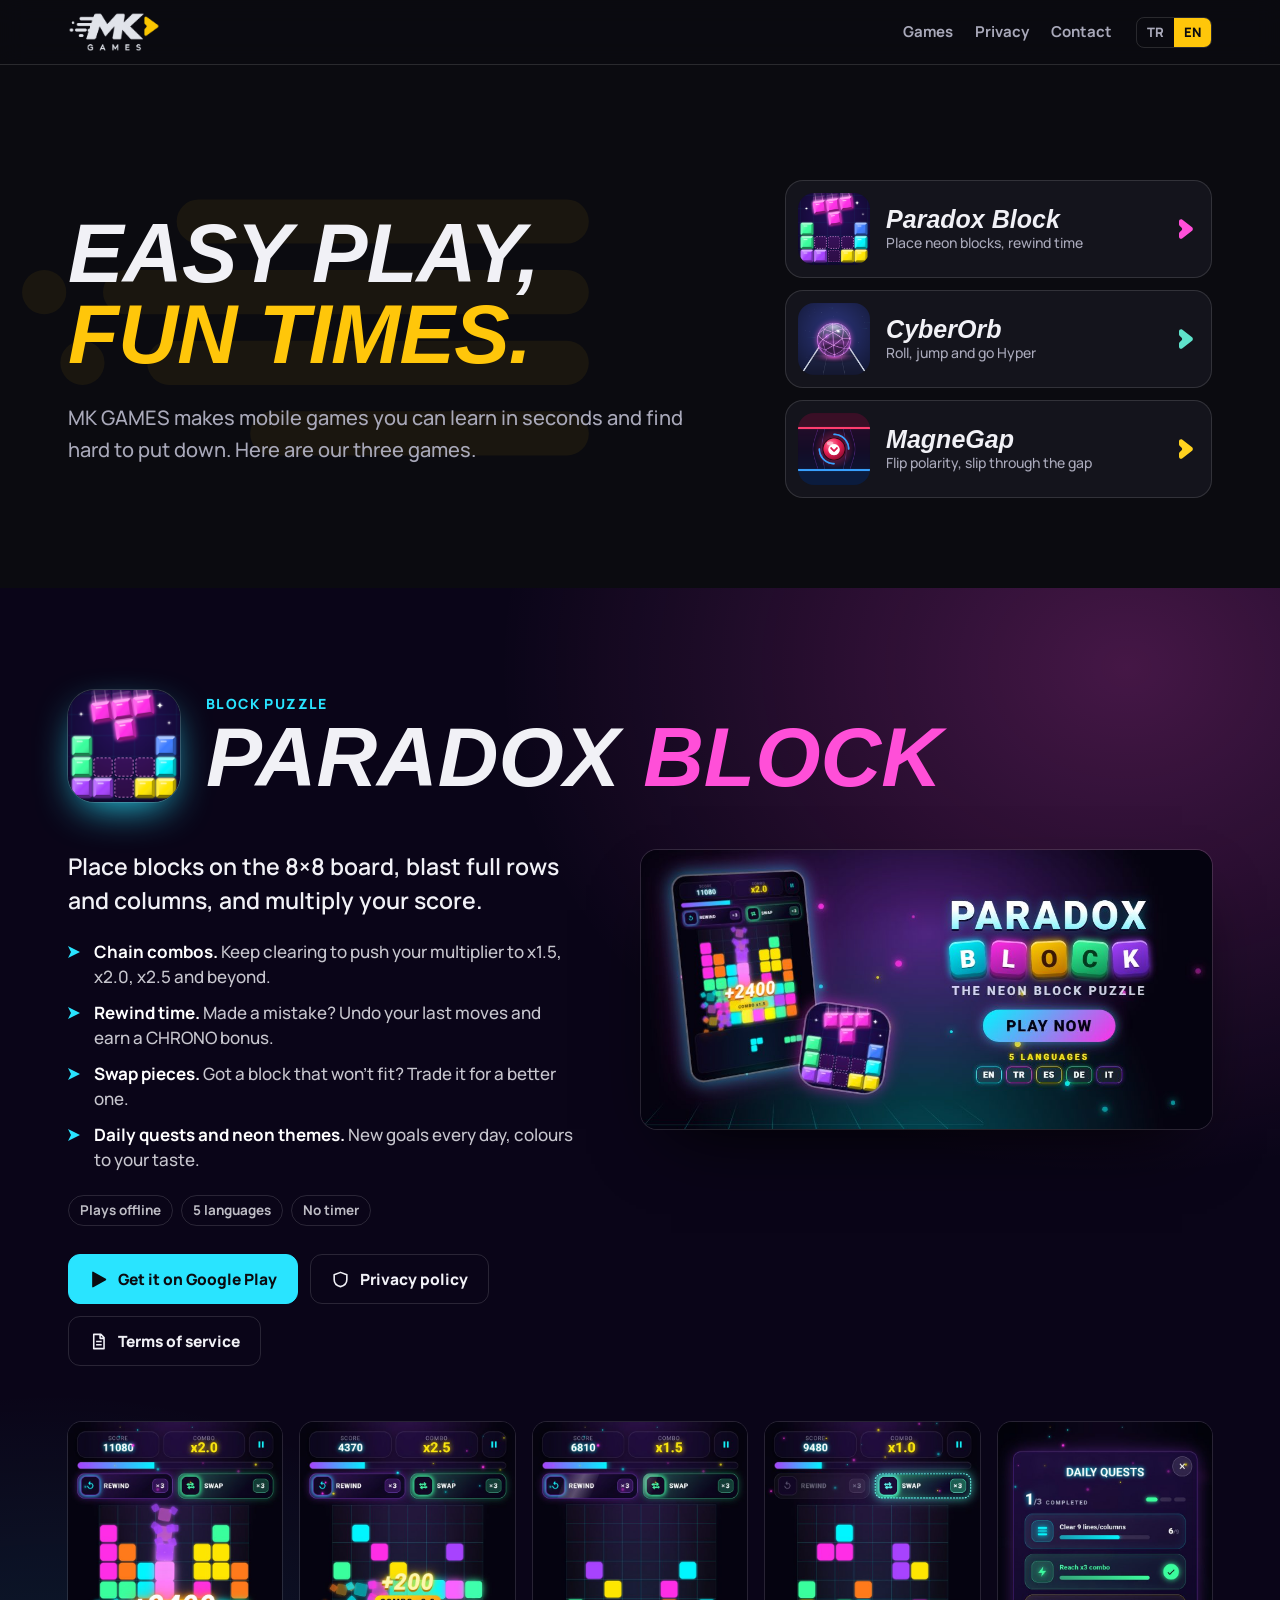
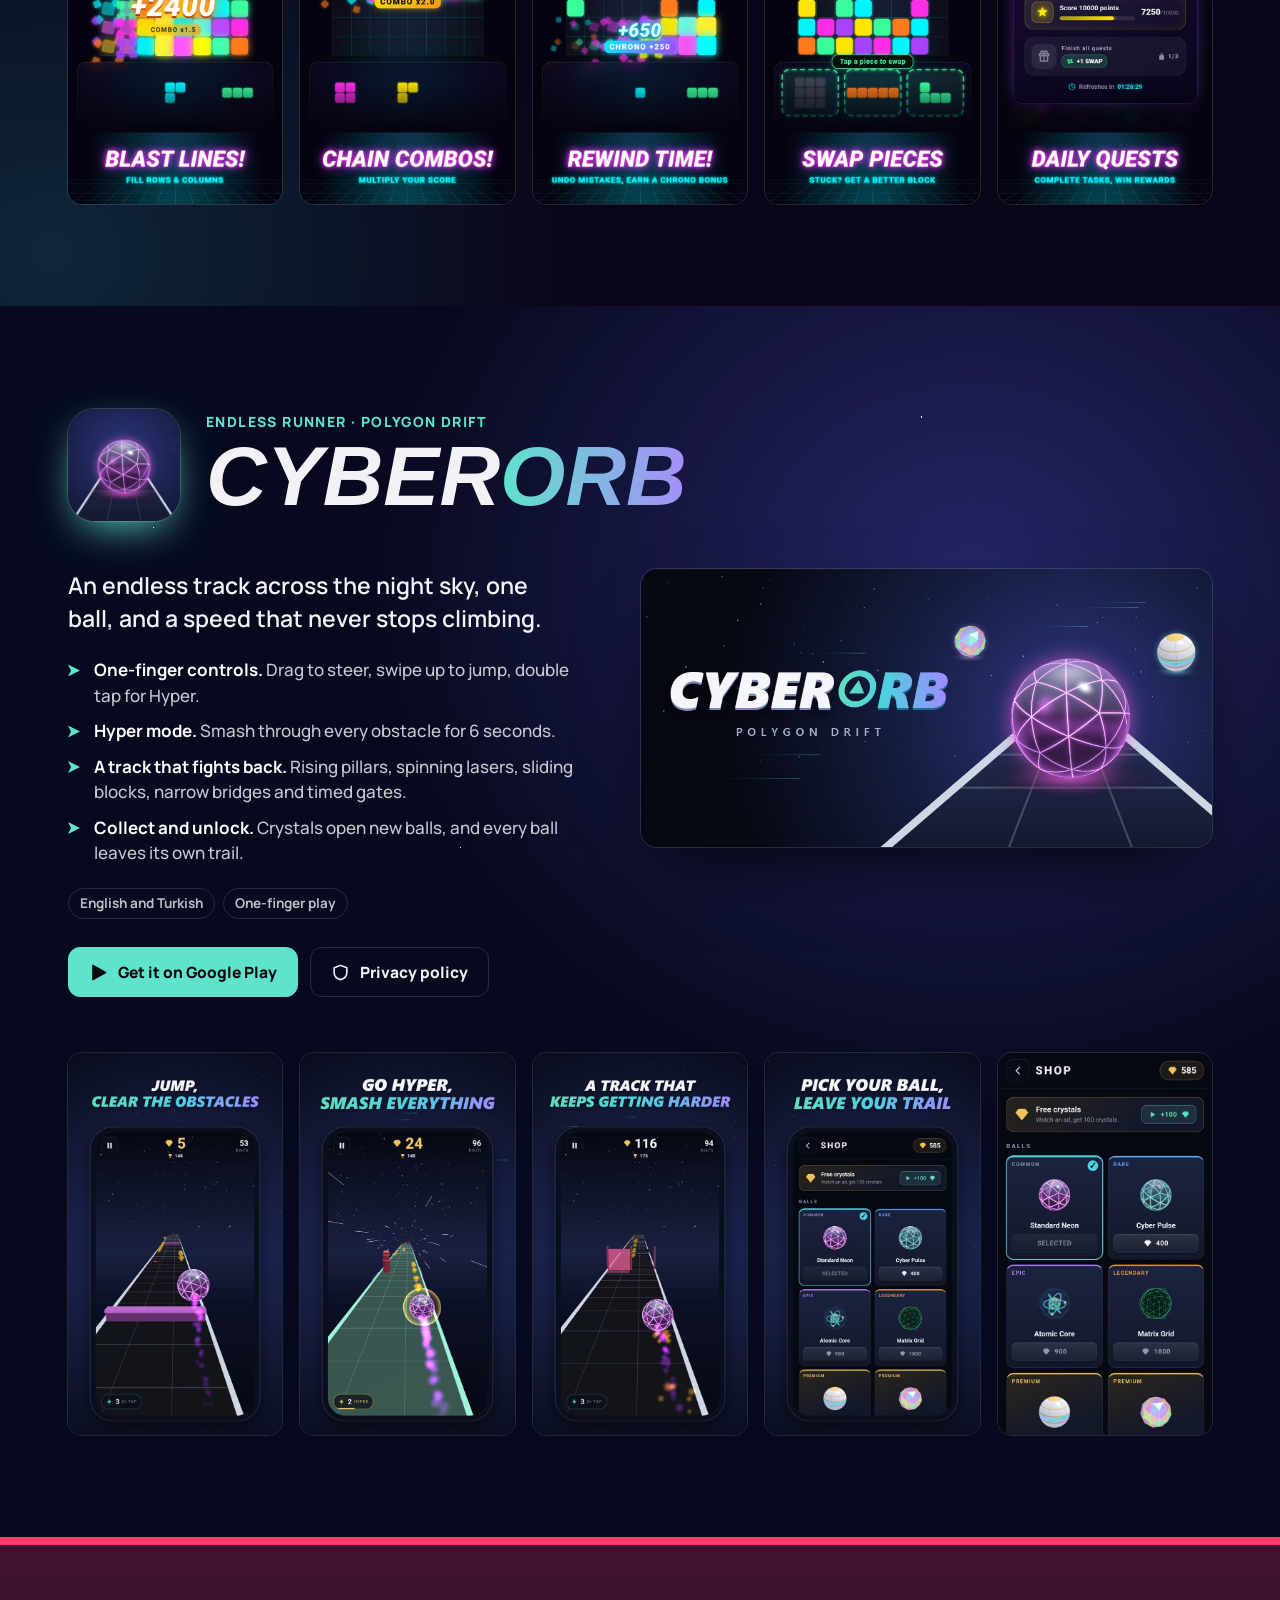
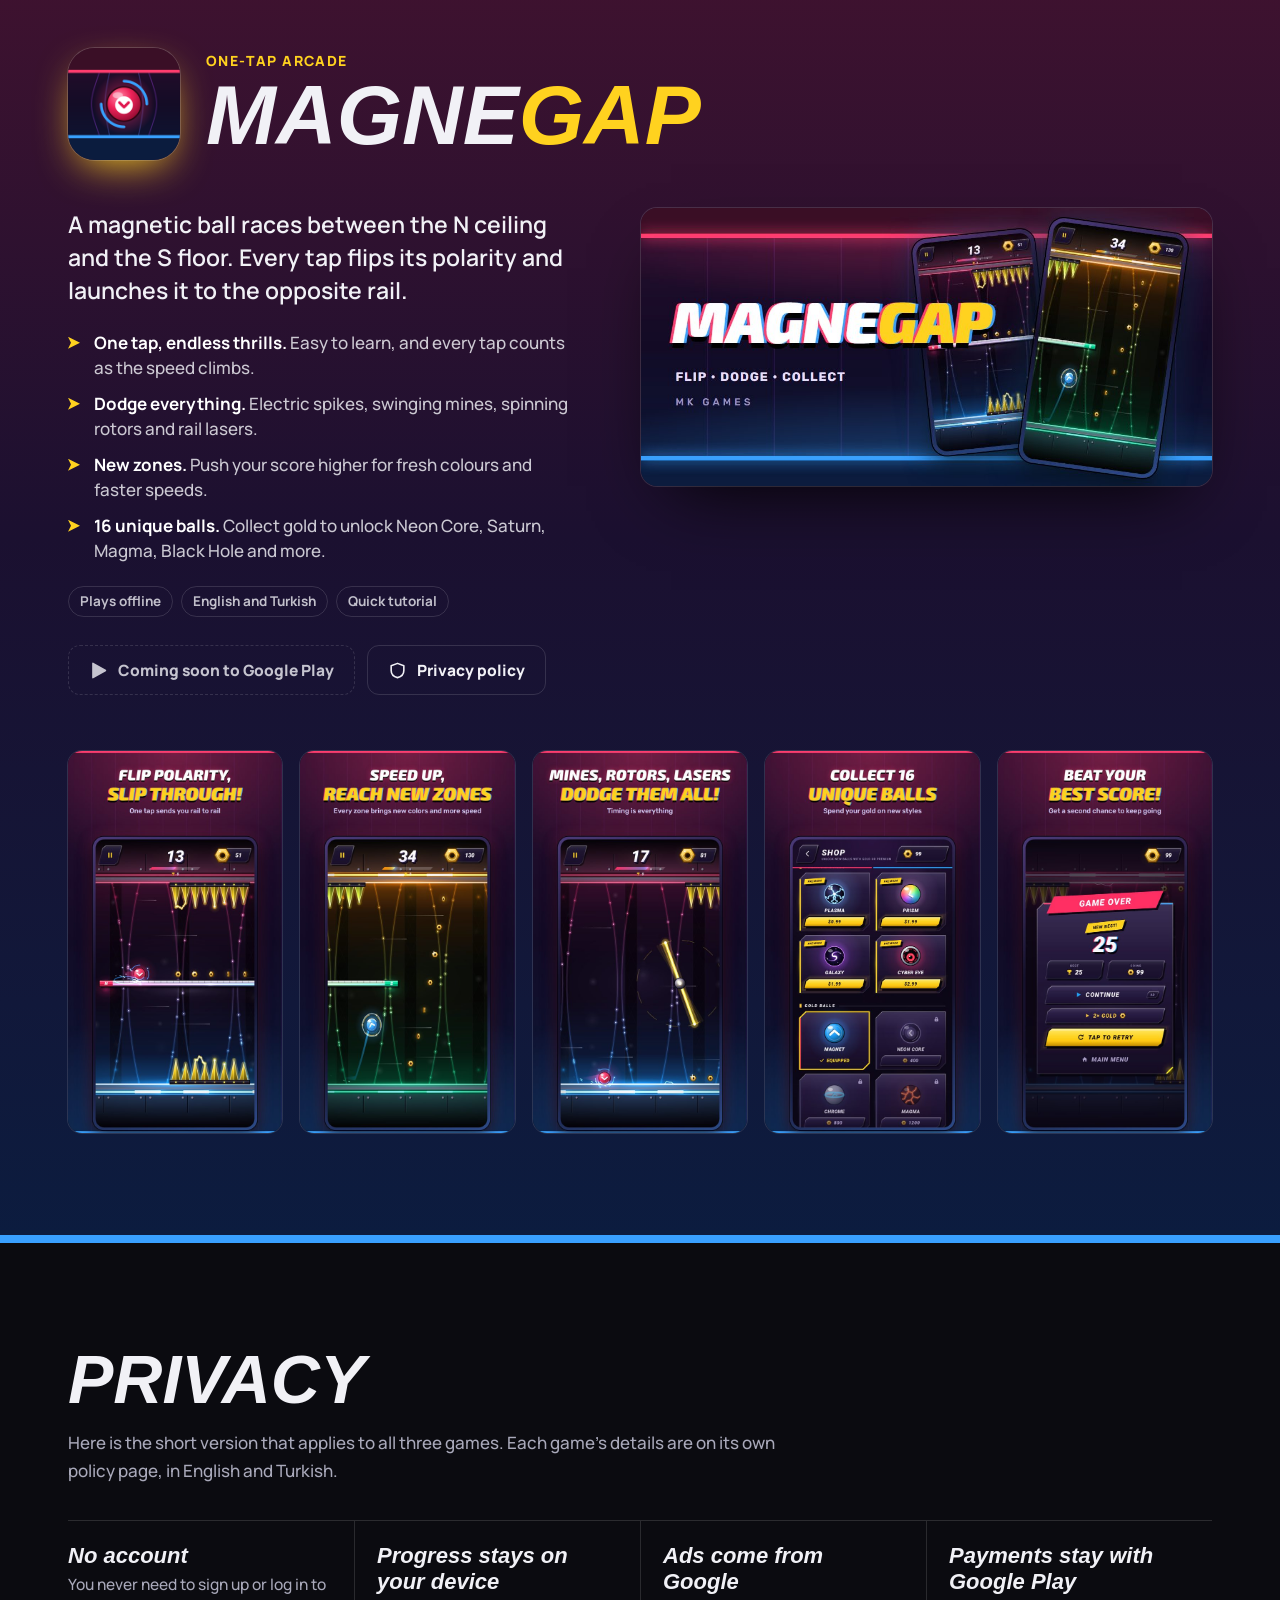
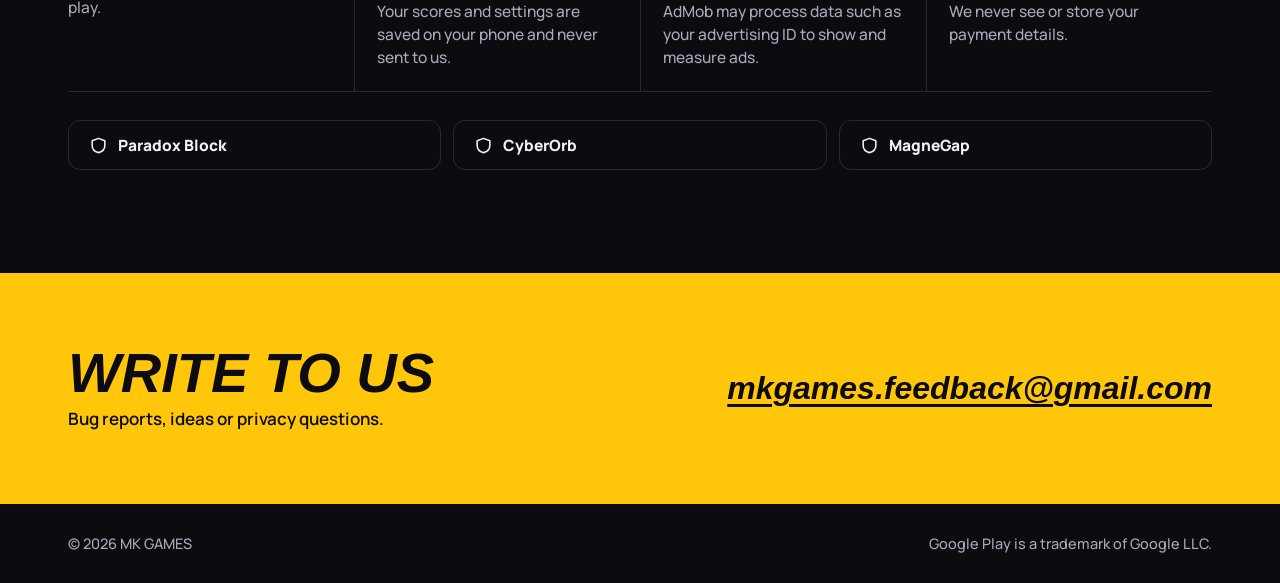
==== index.html @ c2769129 "Add Paradox Block terms of service page Google Play asks for a terms of service link with the trader" ====
<!doctype html>
<html lang="en">
<head>
<meta charset="utf-8">
<meta name="viewport" content="width=device-width, initial-scale=1">
<title>MK GAMES: Mobile games</title>
<meta name="description" content="MK GAMES makes mobile games that are easy to pick up: Paradox Block, CyberOrb and MagneGap.">
<meta property="og:title" content="MK GAMES">
<meta property="og:description" content="Easy play, fun times. Paradox Block, CyberOrb and MagneGap.">
<meta property="og:type" content="website">
<meta property="og:url" content="https://mkgamesofficial.github.io/">
<meta property="og:image" content="https://mkgamesofficial.github.io/assets/paradox-block/en/feature.jpg">
<meta name="theme-color" content="#0b0b10">
<link rel="icon" href="assets/favicon.svg" type="image/svg+xml">
<link rel="preload" href="assets/fonts/saira.woff2" as="font" type="font/woff2" crossorigin>
<link rel="stylesheet" href="assets/style.css">
</head>
<body data-title-tr="MK GAMES: Mobil oyunlar">
<a class="skip" href="#games" data-tr="Oyunlara geç">Skip to games</a>
<div class="bar">
  <div class="wrap">
    <a class="bar-logo" href="#top" aria-label="MK GAMES"><img src="assets/mk-games.png" width="465" height="201" alt="MK GAMES"></a>
    <nav data-tr-label="Ana menü" aria-label="Main">
      <a class="opt" href="#games" data-tr="Oyunlar">Games</a>
      <a href="#privacy" data-tr="Gizlilik">Privacy</a>
      <a href="#contact" data-tr="İletişim">Contact</a>
    </nav>
    <div class="lang" role="group" data-tr-label="Dil" aria-label="Language">
      <button type="button" data-lang="tr" aria-pressed="false">TR</button>
      <button type="button" data-lang="en" aria-pressed="true">EN</button>
    </div>
  </div>
</div>

<main id="top">
  <section class="hero">
    <svg class="speed" viewBox="0 0 400 200" aria-hidden="true"><g fill="#ffc60a"><rect x="120" y="14" width="280" height="30" rx="15"/><rect x="70" y="62" width="330" height="30" rx="15"/><circle cx="30" cy="77" r="15"/><rect x="100" y="110" width="300" height="30" rx="15"/><circle cx="56" cy="125" r="15"/><rect x="170" y="158" width="230" height="30" rx="15"/></g></svg>
    <div class="wrap">
      <div>
        <h1 data-tr="Kolay oyna, <em>iyi eğlen.</em>">Easy play, <em>fun times.</em></h1>
        <p class="hero-text" data-tr="MK GAMES, saniyeler içinde öğrenilen ve bırakması zor mobil oyunlar yapıyor. Üç oyunumuzu aşağıda bulabilirsin.">MK GAMES makes mobile games you can learn in seconds and find hard to put down. Here are our three games.</p>
      </div>
      <div class="picks" id="games">
        <a class="pick" style="--pick:#ff4fd8" href="#paradox-block"><img src="assets/paradox-block/icon.png" width="256" height="256" alt=""><span><b>Paradox Block</b><small data-tr="Neon blokları yerleştir, zamanı geri sar">Place neon blocks, rewind time</small></span><svg viewBox="0 0 14 20" aria-hidden="true"><path fill="currentColor" d="M0 2.200C0 .6 1.800-.4 3.100.5l10 7.800c1 .8 1 2.600 0 3.400l-10 7.800C1.800 20.400 0 19.400 0 17.800v-3.300c0-.6.3-1.200.8-1.600l1.600-1.300c1-.8 1-2.400 0-3.200L.8 7.100C.3 6.700 0 6.100 0 5.500z"/></svg></a>
        <a class="pick" style="--pick:#5fe3cb" href="#cyberorb"><img src="assets/cyberorb/icon.png" width="256" height="256" alt=""><span><b>CyberOrb</b><small data-tr="Topu sür, zıpla, Hiper’e geç">Roll, jump and go Hyper</small></span><svg viewBox="0 0 14 20" aria-hidden="true"><path fill="currentColor" d="M0 2.200C0 .6 1.800-.4 3.100.5l10 7.800c1 .8 1 2.600 0 3.400l-10 7.800C1.800 20.400 0 19.400 0 17.800v-3.300c0-.6.3-1.200.8-1.600l1.600-1.300c1-.8 1-2.400 0-3.200L.8 7.100C.3 6.700 0 6.100 0 5.500z"/></svg></a>
        <a class="pick" style="--pick:#ffd21f" href="#magnegap"><img src="assets/magnegap/icon.png" width="256" height="256" alt=""><span><b>MagneGap</b><small data-tr="Kutbu çevir, boşluktan geç">Flip polarity, slip through the gap</small></span><svg viewBox="0 0 14 20" aria-hidden="true"><path fill="currentColor" d="M0 2.200C0 .6 1.800-.4 3.100.5l10 7.800c1 .8 1 2.600 0 3.400l-10 7.800C1.800 20.400 0 19.400 0 17.800v-3.300c0-.6.3-1.200.8-1.600l1.600-1.300c1-.8 1-2.400 0-3.200L.8 7.100C.3 6.700 0 6.100 0 5.500z"/></svg></a>
      </div>
    </div>
  </section>

  <section class="game t-paradox" id="paradox-block" aria-labelledby="paradox-block-title">
    <div class="wrap">
      <header class="game-head">
        <img src="assets/paradox-block/icon.png" width="256" height="256" loading="lazy" alt="Paradox Block icon" data-tr-alt="Paradox Block simgesi">
        <div>
          <div class="kicker" data-tr="Blok bulmaca">Block puzzle</div>
          <h2 id="paradox-block-title">Paradox <span>Block</span></h2>
        </div>
      </header>
      <div class="game-body">
        <div>
          <p class="lead" data-tr="Blokları 8×8 tahtaya yerleştir, dolan satır ve sütunları patlat, puanını katla.">Place blocks on the 8×8 board, blast full rows and columns, and multiply your score.</p>
          <ul class="features">
            <li data-tr="&lt;b&gt;Kombo zinciri.&lt;/b&gt; Art arda patlat, çarpanını x1.5, x2.0, x2.5 diye yükselt."><b>Chain combos.</b> Keep clearing to push your multiplier to x1.5, x2.0, x2.5 and beyond.</li>
            <li data-tr="&lt;b&gt;Zamanı geri sar.&lt;/b&gt; Hata mı yaptın? Son hamlelerini geri al, CHRONO bonusu kazan."><b>Rewind time.</b> Made a mistake? Undo your last moves and earn a CHRONO bonus.</li>
            <li data-tr="&lt;b&gt;Blok değiştir.&lt;/b&gt; Sığmayan blok mu geldi? Daha iyisiyle değiştir."><b>Swap pieces.</b> Got a block that won’t fit? Trade it for a better one.</li>
            <li data-tr="&lt;b&gt;Günlük görevler ve neon temalar.&lt;/b&gt; Her gün yeni görev, zevkine göre renkler."><b>Daily quests and neon themes.</b> New goals every day, colours to your taste.</li>
          </ul>
          <ul class="facts">
            <li data-tr="İnternetsiz oynanır">Plays offline</li>
            <li data-tr="5 dil">5 languages</li>
            <li data-tr="Süre sınırı yok">No timer</li>
          </ul>
          <div class="cta">
          <a class="btn btn-play" href="https://play.google.com/store/apps/details?id=com.paradoxblock.app" target="_blank" rel="noopener"><svg viewBox="0 0 24 24" aria-hidden="true"><path fill="currentColor" d="M4 2.900v18.200c0 .7.8 1.200 1.400.8l15.900-9.100c.6-.4.6-1.200 0-1.600L5.400 2.100C4.800 1.700 4 2.200 4 2.900z"/></svg><span data-tr="Google Play’den indir">Get it on Google Play</span></a>
          <a class="btn" href="privacy/paradox-block.html"><svg viewBox="0 0 24 24" aria-hidden="true"><path fill="none" stroke="currentColor" stroke-width="2" stroke-linejoin="round" d="M12 3l8 3v6c0 4.500-3.200 7.800-8 9-4.800-1.200-8-4.500-8-9V6z"/></svg><span data-tr="Gizlilik politikası">Privacy policy</span></a>
          <a class="btn" href="terms/paradox-block.html"><svg viewBox="0 0 24 24" aria-hidden="true"><path fill="none" stroke="currentColor" stroke-width="2" stroke-linejoin="round" d="M6 3h9l4 4v14H6zM14 3v5h5M9 12h7M9 16h7"/></svg><span data-tr="Hizmet şartları">Terms of service</span></a>
          </div>
        </div>
        <img class="poster" src="assets/paradox-block/en/feature.jpg" data-lang-src="assets/paradox-block/{lang}/feature.jpg" width="1024" height="500" loading="lazy" decoding="async" alt="Paradox Block banner" data-tr-alt="Paradox Block tanıtım görseli">
      </div>
      <div class="shots">
        <button class="shot" type="button" data-tr-label="Satırları patlatıp yüksek puan alma, büyüt" aria-label="Clearing lines for a big score, enlarge"><img src="assets/paradox-block/en/1.jpg" data-lang-src="assets/paradox-block/{lang}/1.jpg" width="600" height="1067" loading="lazy" decoding="async" alt="Clearing lines for a big score" data-tr-alt="Satırları patlatıp yüksek puan alma"></button>
        <button class="shot" type="button" data-tr-label="Kombo çarpanını yükseltme, büyüt" aria-label="Building a combo multiplier, enlarge"><img src="assets/paradox-block/en/2.jpg" data-lang-src="assets/paradox-block/{lang}/2.jpg" width="600" height="1067" loading="lazy" decoding="async" alt="Building a combo multiplier" data-tr-alt="Kombo çarpanını yükseltme"></button>
        <button class="shot" type="button" data-tr-label="Son hamleleri geri sarma, büyüt" aria-label="Rewinding the last moves, enlarge"><img src="assets/paradox-block/en/3.jpg" data-lang-src="assets/paradox-block/{lang}/3.jpg" width="600" height="1067" loading="lazy" decoding="async" alt="Rewinding the last moves" data-tr-alt="Son hamleleri geri sarma"></button>
        <button class="shot" type="button" data-tr-label="Blok değiştirme, büyüt" aria-label="Swapping a block, enlarge"><img src="assets/paradox-block/en/4.jpg" data-lang-src="assets/paradox-block/{lang}/4.jpg" width="600" height="1067" loading="lazy" decoding="async" alt="Swapping a block" data-tr-alt="Blok değiştirme"></button>
        <button class="shot" type="button" data-tr-label="Günlük görevler ekranı, büyüt" aria-label="Daily quests screen, enlarge"><img src="assets/paradox-block/en/5.jpg" data-lang-src="assets/paradox-block/{lang}/5.jpg" width="600" height="1067" loading="lazy" decoding="async" alt="Daily quests screen" data-tr-alt="Günlük görevler ekranı"></button>
      </div>
    </div>
  </section>

  <section class="game t-cyber" id="cyberorb" aria-labelledby="cyberorb-title">
    <div class="wrap">
      <header class="game-head">
        <img src="assets/cyberorb/icon.png" width="256" height="256" loading="lazy" alt="CyberOrb icon" data-tr-alt="CyberOrb simgesi">
        <div>
          <div class="kicker" data-tr="Sonsuz koşu · Polygon Drift">Endless runner · Polygon Drift</div>
          <h2 id="cyberorb-title">Cyber<span>Orb</span></h2>
        </div>
      </header>
      <div class="game-body">
        <div>
          <p class="lead" data-tr="Gece göğünde uzanan sonsuz bir pist, bir top ve gittikçe artan hız.">An endless track across the night sky, one ball, and a speed that never stops climbing.</p>
          <ul class="features">
            <li data-tr="&lt;b&gt;Tek parmakla oynanır.&lt;/b&gt; Sürükleyerek yön ver, yukarı kaydırarak zıpla, çift dokunarak Hiper’e geç."><b>One-finger controls.</b> Drag to steer, swipe up to jump, double tap for Hyper.</li>
            <li data-tr="&lt;b&gt;Hiper modu.&lt;/b&gt; 6 saniye boyunca her engeli parçala."><b>Hyper mode.</b> Smash through every obstacle for 6 seconds.</li>
            <li data-tr="&lt;b&gt;Zorlaşan pist.&lt;/b&gt; Yükselen sütunlar, dönen lazerler, kayan bloklar, dar köprüler ve zamanlı kapılar."><b>A track that fights back.</b> Rising pillars, spinning lasers, sliding blocks, narrow bridges and timed gates.</li>
            <li data-tr="&lt;b&gt;Topla ve aç.&lt;/b&gt; Kristaller yeni topları açar, her topun kendine özel bir izi var."><b>Collect and unlock.</b> Crystals open new balls, and every ball leaves its own trail.</li>
          </ul>
          <ul class="facts">
            <li data-tr="Türkçe ve İngilizce">English and Turkish</li>
            <li data-tr="Tek parmakla">One-finger play</li>
          </ul>
          <div class="cta">
          <a class="btn btn-play" href="https://play.google.com/store/apps/details?id=com.cyberorb.polygondrift" target="_blank" rel="noopener"><svg viewBox="0 0 24 24" aria-hidden="true"><path fill="currentColor" d="M4 2.900v18.200c0 .7.8 1.200 1.400.8l15.900-9.100c.6-.4.6-1.200 0-1.600L5.400 2.100C4.800 1.700 4 2.200 4 2.900z"/></svg><span data-tr="Google Play’den indir">Get it on Google Play</span></a>
          <a class="btn" href="privacy/cyberorb.html"><svg viewBox="0 0 24 24" aria-hidden="true"><path fill="none" stroke="currentColor" stroke-width="2" stroke-linejoin="round" d="M12 3l8 3v6c0 4.500-3.200 7.800-8 9-4.800-1.200-8-4.500-8-9V6z"/></svg><span data-tr="Gizlilik politikası">Privacy policy</span></a>
          </div>
        </div>
        <img class="poster" src="assets/cyberorb/feature.jpg" width="1024" height="500" loading="lazy" decoding="async" alt="CyberOrb banner" data-tr-alt="CyberOrb tanıtım görseli">
      </div>
      <div class="shots">
        <button class="shot" type="button" data-tr-label="Pistte engellerden kaçma, büyüt" aria-label="Dodging obstacles on the track, enlarge"><img src="assets/cyberorb/en/1.jpg" data-lang-src="assets/cyberorb/{lang}/1.jpg" width="600" height="1067" loading="lazy" decoding="async" alt="Dodging obstacles on the track" data-tr-alt="Pistte engellerden kaçma"></button>
        <button class="shot" type="button" data-tr-label="Hiper modunda engelleri parçalama, büyüt" aria-label="Hyper mode smashing obstacles, enlarge"><img src="assets/cyberorb/en/2.jpg" data-lang-src="assets/cyberorb/{lang}/2.jpg" width="600" height="1067" loading="lazy" decoding="async" alt="Hyper mode smashing obstacles" data-tr-alt="Hiper modunda engelleri parçalama"></button>
        <button class="shot" type="button" data-tr-label="Zorlaşan pist, büyüt" aria-label="The track getting harder, enlarge"><img src="assets/cyberorb/en/3.jpg" data-lang-src="assets/cyberorb/{lang}/3.jpg" width="600" height="1067" loading="lazy" decoding="async" alt="The track getting harder" data-tr-alt="Zorlaşan pist"></button>
        <button class="shot" type="button" data-tr-label="Açılabilen top koleksiyonu, büyüt" aria-label="Collection of unlockable balls, enlarge"><img src="assets/cyberorb/en/4.jpg" data-lang-src="assets/cyberorb/{lang}/4.jpg" width="600" height="1067" loading="lazy" decoding="async" alt="Collection of unlockable balls" data-tr-alt="Açılabilen top koleksiyonu"></button>
        <button class="shot" type="button" data-tr-label="Oyun içi mağaza, büyüt" aria-label="In-game shop, enlarge"><img src="assets/cyberorb/en/5.jpg" data-lang-src="assets/cyberorb/{lang}/5.jpg" width="600" height="1067" loading="lazy" decoding="async" alt="In-game shop" data-tr-alt="Oyun içi mağaza"></button>
      </div>
    </div>
  </section>

  <section class="game t-magne" id="magnegap" aria-labelledby="magnegap-title">
    <div class="wrap">
      <header class="game-head">
        <img src="assets/magnegap/icon.png" width="256" height="256" loading="lazy" alt="MagneGap icon" data-tr-alt="MagneGap simgesi">
        <div>
          <div class="kicker" data-tr="Tek dokunuşlu arcade">One-tap arcade</div>
          <h2 id="magnegap-title">Magne<span>Gap</span></h2>
        </div>
      </header>
      <div class="game-body">
        <div>
          <p class="lead" data-tr="Bir mıknatıs top, N tavanı ile S tabanı arasında yarışıyor. Her dokunuşta kutbu değişir ve karşı raya fırlar.">A magnetic ball races between the N ceiling and the S floor. Every tap flips its polarity and launches it to the opposite rail.</p>
          <ul class="features">
            <li data-tr="&lt;b&gt;Tek dokunuş, sonsuz heyecan.&lt;/b&gt; Öğrenmesi kolay, hızlandıkça her dokunuş önem kazanır."><b>One tap, endless thrills.</b> Easy to learn, and every tap counts as the speed climbs.</li>
            <li data-tr="&lt;b&gt;Her şeyden kaç.&lt;/b&gt; Elektrikli dikenler, gidip gelen mayınlar, dönen rotorlar ve ray lazerleri."><b>Dodge everything.</b> Electric spikes, swinging mines, spinning rotors and rail lasers.</li>
            <li data-tr="&lt;b&gt;Yeni bölgeler.&lt;/b&gt; Puanın arttıkça renkler ve hız değişir."><b>New zones.</b> Push your score higher for fresh colours and faster speeds.</li>
            <li data-tr="&lt;b&gt;16 eşsiz top.&lt;/b&gt; Altın topla; Neon Çekirdek, Satürn, Magma, Kara Delik ve dahasını aç."><b>16 unique balls.</b> Collect gold to unlock Neon Core, Saturn, Magma, Black Hole and more.</li>
          </ul>
          <ul class="facts">
            <li data-tr="İnternetsiz oynanır">Plays offline</li>
            <li data-tr="Türkçe ve İngilizce">English and Turkish</li>
            <li data-tr="Kısa öğretici">Quick tutorial</li>
          </ul>
          <div class="cta">
          <!-- Google Play'de yayınlanınca bu span yerine Paradox Block'taki gibi şu linki koy: https://play.google.com/store/apps/details?id=com.mkgames.magnegap -->
          <span class="btn btn-soon"><svg viewBox="0 0 24 24" aria-hidden="true"><path fill="currentColor" d="M4 2.900v18.200c0 .7.8 1.200 1.400.8l15.900-9.100c.6-.4.6-1.200 0-1.600L5.400 2.100C4.800 1.700 4 2.200 4 2.900z"/></svg><span data-tr="Yakında Google Play’de">Coming soon to Google Play</span></span>
          <a class="btn" href="privacy/magnegap.html"><svg viewBox="0 0 24 24" aria-hidden="true"><path fill="none" stroke="currentColor" stroke-width="2" stroke-linejoin="round" d="M12 3l8 3v6c0 4.500-3.200 7.800-8 9-4.800-1.200-8-4.500-8-9V6z"/></svg><span data-tr="Gizlilik politikası">Privacy policy</span></a>
          </div>
        </div>
        <img class="poster" src="assets/magnegap/en/feature.jpg" data-lang-src="assets/magnegap/{lang}/feature.jpg" width="1024" height="500" loading="lazy" decoding="async" alt="MagneGap banner" data-tr-alt="MagneGap tanıtım görseli">
      </div>
      <div class="shots">
        <button class="shot" type="button" data-tr-label="Dikenler arasında kutup değiştirme, büyüt" aria-label="Flipping polarity between spikes, enlarge"><img src="assets/magnegap/en/1.jpg" data-lang-src="assets/magnegap/{lang}/1.jpg" width="600" height="1067" loading="lazy" decoding="async" alt="Flipping polarity between spikes" data-tr-alt="Dikenler arasında kutup değiştirme"></button>
        <button class="shot" type="button" data-tr-label="Yeni renkli bölgeler, büyüt" aria-label="Zones with new colours, enlarge"><img src="assets/magnegap/en/2.jpg" data-lang-src="assets/magnegap/{lang}/2.jpg" width="600" height="1067" loading="lazy" decoding="async" alt="Zones with new colours" data-tr-alt="Yeni renkli bölgeler"></button>
        <button class="shot" type="button" data-tr-label="Kaçılacak engeller, büyüt" aria-label="Obstacles to dodge, enlarge"><img src="assets/magnegap/en/3.jpg" data-lang-src="assets/magnegap/{lang}/3.jpg" width="600" height="1067" loading="lazy" decoding="async" alt="Obstacles to dodge" data-tr-alt="Kaçılacak engeller"></button>
        <button class="shot" type="button" data-tr-label="Top marketi, büyüt" aria-label="Ball shop, enlarge"><img src="assets/magnegap/en/4.jpg" data-lang-src="assets/magnegap/{lang}/4.jpg" width="600" height="1067" loading="lazy" decoding="async" alt="Ball shop" data-tr-alt="Top marketi"></button>
        <button class="shot" type="button" data-tr-label="Yeni rekor ekranı, büyüt" aria-label="New high score screen, enlarge"><img src="assets/magnegap/en/5.jpg" data-lang-src="assets/magnegap/{lang}/5.jpg" width="600" height="1067" loading="lazy" decoding="async" alt="New high score screen" data-tr-alt="Yeni rekor ekranı"></button>
      </div>
    </div>
  </section>

  <section class="privacy" id="privacy" aria-labelledby="privacy-title">
    <div class="wrap">
      <h2 class="h-sub" id="privacy-title" data-tr="Gizlilik">Privacy</h2>
      <p class="privacy-intro" data-tr="Üç oyun için de geçerli olan özet aşağıda. Her oyunun ayrıntıları kendi politika sayfasında, Türkçe ve İngilizce olarak yer alıyor.">Here is the short version that applies to all three games. Each game’s details are on its own policy page, in English and Turkish.</p>
      <ul class="promises">
        <li><b data-tr="Hesap yok">No account</b><span data-tr="Oynamak için kayıt olman veya giriş yapman gerekmez.">You never need to sign up or log in to play.</span></li>
        <li><b data-tr="İlerleme cihazında">Progress stays on your device</b><span data-tr="Skorun ve ayarların telefonunda saklanır, bize gönderilmez.">Your scores and settings are saved on your phone and never sent to us.</span></li>
        <li><b data-tr="Reklamlar Google’dan">Ads come from Google</b><span data-tr="AdMob; reklam kimliği gibi verileri reklam göstermek ve ölçmek için işleyebilir.">AdMob may process data such as your advertising ID to show and measure ads.</span></li>
        <li><b data-tr="Ödemeler Google Play’de">Payments stay with Google Play</b><span data-tr="Ödeme bilgilerini görmüyor ve saklamıyoruz.">We never see or store your payment details.</span></li>
      </ul>
      <div class="policy-links">
        <a class="btn" href="privacy/paradox-block.html"><svg viewBox="0 0 24 24" aria-hidden="true"><path fill="none" stroke="currentColor" stroke-width="2" stroke-linejoin="round" d="M12 3l8 3v6c0 4.500-3.200 7.800-8 9-4.800-1.200-8-4.500-8-9V6z"/></svg>Paradox Block</a>
        <a class="btn" href="privacy/cyberorb.html"><svg viewBox="0 0 24 24" aria-hidden="true"><path fill="none" stroke="currentColor" stroke-width="2" stroke-linejoin="round" d="M12 3l8 3v6c0 4.500-3.200 7.800-8 9-4.800-1.200-8-4.500-8-9V6z"/></svg>CyberOrb</a>
        <a class="btn" href="privacy/magnegap.html"><svg viewBox="0 0 24 24" aria-hidden="true"><path fill="none" stroke="currentColor" stroke-width="2" stroke-linejoin="round" d="M12 3l8 3v6c0 4.500-3.200 7.800-8 9-4.800-1.200-8-4.500-8-9V6z"/></svg>MagneGap</a>
      </div>
    </div>
  </section>

  <section class="contact" id="contact" aria-labelledby="contact-title">
    <div class="wrap">
      <div>
        <h2 id="contact-title" data-tr="Bize yaz">Write to us</h2>
        <p data-tr="Hata bildirimi, öneri veya gizlilik sorusu için.">Bug reports, ideas or privacy questions.</p>
      </div>
      <a class="mail" href="mailto:mkgames.feedback@gmail.com">mkgames.feedback@gmail.com</a>
    </div>
  </section>
</main>

<footer>
  <div class="wrap">
    <span>© 2026 MK GAMES</span>
    <span data-tr="Google Play, Google LLC’nin ticari markasıdır.">Google Play is a trademark of Google LLC.</span>
  </div>
</footer>

<dialog class="viewer" data-tr-label="Ekran görüntüsü" aria-label="Screenshot">
  <img src="data:," alt="">
  <button class="v-btn v-close" type="button" data-tr-label="Kapat" aria-label="Close">✕</button>
  <button class="v-btn v-prev" type="button" data-tr-label="Önceki" aria-label="Previous">‹</button>
  <button class="v-btn v-next" type="button" data-tr-label="Sonraki" aria-label="Next">›</button>
</dialog>
<script src="assets/main.js"></script>
</body>
</html>
---- assets/style.css ----
/* MK GAMES site styles. Each game section sets its own colors with --accent, --accent-2 and --bg. */

@font-face { font-family: "Saira"; src: url("fonts/saira.woff2") format("woff2"); font-weight: 100 900; font-display: swap; }
@font-face { font-family: "Saira"; src: url("fonts/saira-ext.woff2") format("woff2"); font-weight: 100 900; font-display: swap; unicode-range: U+0100-02BA, U+1E00-1E9F, U+2C60-2C7F, U+A720-A7FF; }
@font-face { font-family: "Manrope"; src: url("fonts/manrope.woff2") format("woff2"); font-weight: 200 800; font-display: swap; }
@font-face { font-family: "Manrope"; src: url("fonts/manrope-ext.woff2") format("woff2"); font-weight: 200 800; font-display: swap; unicode-range: U+0100-02BA, U+1E00-1E9F, U+2C60-2C7F, U+A720-A7FF; }

:root {
  --ink: #0b0b10;
  --ink-2: #14141c;
  --paper: #f1f1f6;
  --muted: #a9a9ba;
  --line: rgba(255, 255, 255, .13);
  --brand: #ffc60a;
  --accent: var(--brand);
  --accent-2: #fff;
  --display: "Saira", "Arial Narrow", Impact, sans-serif;
  --body: "Manrope", system-ui, -apple-system, "Segoe UI", Roboto, sans-serif;
  --gutter: clamp(16px, 4vw, 48px);
  --max: 1240px;
}

* { box-sizing: border-box; }
html { scroll-behavior: smooth; scroll-padding-top: 76px; -webkit-text-size-adjust: 100%; }
body { margin: 0; background: var(--ink); color: var(--paper); font: 500 17px/1.6 var(--body); overflow-x: hidden; }
img { display: block; max-width: 100%; height: auto; }
a { color: inherit; }
p { margin: 0; }
ul { margin: 0; padding: 0; list-style: none; }
:focus-visible { outline: 3px solid var(--accent); outline-offset: 3px; border-radius: 4px; }
.wrap { width: 100%; max-width: var(--max); margin-inline: auto; padding-inline: var(--gutter); }
.skip { position: absolute; left: -999px; top: 8px; z-index: 20; padding: 8px 14px; background: var(--brand); color: var(--ink); font-weight: 800; }
.skip:focus { left: 8px; }

/* Top bar */
.bar { position: sticky; top: 0; z-index: 10; background: rgba(11, 11, 16, .88); backdrop-filter: blur(12px); border-bottom: 1px solid var(--line); }
.bar .wrap { display: flex; align-items: center; gap: 24px; min-height: 64px; }
.bar-logo img { width: 92px; }
.bar nav { display: flex; gap: 22px; margin-left: auto; font-weight: 700; font-size: 15px; }
.bar nav a { text-decoration: none; color: var(--muted); transition: color .15s; }
.bar nav a:hover { color: var(--paper); }
.lang { display: flex; border: 1px solid var(--line); border-radius: 8px; overflow: hidden; }
.lang button { appearance: none; border: 0; background: none; color: var(--muted); font: 800 13px/1 var(--body); padding: 8px 10px; cursor: pointer; }
.lang button[aria-pressed="true"] { background: var(--brand); color: var(--ink); }

/* Hero */
.hero { position: relative; overflow: hidden; padding-block: clamp(56px, 9vw, 120px) clamp(48px, 7vw, 96px); }
.hero .wrap { position: relative; display: grid; grid-template-columns: minmax(0, 1.5fr) minmax(0, 1fr); gap: clamp(32px, 6vw, 80px); align-items: center; }
.speed { position: absolute; left: 0; top: 50%; width: 46vw; max-width: 720px; transform: translateY(-50%); opacity: .06; pointer-events: none; }
h1 { margin: 0; font: italic 800 clamp(44px, 6.5vw, 92px)/.98 var(--display); letter-spacing: -.01em; text-transform: uppercase; }
h1 em { display: block; font-style: inherit; color: var(--brand); }
.hero-text { margin-top: 26px; max-width: 34em; color: var(--muted); font-size: clamp(17px, 1.6vw, 20px); }
.picks { display: grid; gap: 12px; }
.pick { display: flex; align-items: center; gap: 16px; padding: 12px; padding-right: 18px; border: 1px solid var(--line); border-radius: 18px; background: var(--ink-2); text-decoration: none; transition: transform .18s, border-color .18s; }
.pick img { width: 72px; height: 72px; border-radius: 16px; }
.pick b { display: block; font: italic 700 25px/1.15 var(--display); }
.pick small { display: block; color: var(--muted); font-size: 14px; line-height: 1.35; }
.pick svg { flex: none; margin-left: auto; width: 14px; color: var(--pick); }
.pick:hover { transform: translateX(6px); border-color: var(--pick); }

/* Game sections */
.game { position: relative; overflow: hidden; background: var(--bg); padding-block: clamp(56px, 8vw, 104px); }
.game > .wrap { position: relative; }
.game-head { display: flex; align-items: center; gap: clamp(16px, 2.4vw, 26px); margin-bottom: clamp(28px, 4vw, 48px); }
.game-head img { flex: none; width: clamp(76px, 9vw, 112px); height: auto; aspect-ratio: 1; border-radius: 24%; box-shadow: 0 0 0 1px rgba(255, 255, 255, .16), 0 14px 40px -12px var(--accent); }
.kicker { color: var(--accent); font-weight: 800; font-size: 14px; letter-spacing: .1em; text-transform: uppercase; }
h2 { margin: 0; font: italic 800 clamp(40px, 7vw, 84px)/1 var(--display); text-transform: uppercase; overflow-wrap: anywhere; }
.game-body { display: grid; grid-template-columns: minmax(0, 1fr) minmax(0, 1.12fr); gap: clamp(28px, 5vw, 64px); align-items: start; }
.lead { font-size: clamp(19px, 2vw, 23px); line-height: 1.45; font-weight: 600; }
.features { display: grid; gap: 10px; margin-top: 22px; }
.features li { position: relative; padding-left: 26px; color: rgba(241, 241, 246, .82); line-height: 1.5; }
.features li::before { content: ""; position: absolute; left: 0; top: .42em; width: 12px; height: 12px; background: var(--accent); clip-path: polygon(0 0, 100% 50%, 0 100%, 25% 50%); }
.features b { color: #fff; }
.facts { display: flex; flex-wrap: wrap; gap: 8px; margin-top: 22px; }
.facts li { padding: 4px 11px; border: 1px solid var(--line); border-radius: 99px; font-size: 13.5px; font-weight: 700; color: rgba(241, 241, 246, .78); }
.cta { display: flex; flex-wrap: wrap; gap: 12px; margin-top: 28px; }
.btn { display: inline-flex; align-items: center; gap: 10px; min-height: 50px; padding: 10px 20px; border: 1px solid var(--line); border-radius: 12px; font-weight: 800; font-size: 15.5px; line-height: 1.2; text-decoration: none; transition: transform .15s, background-color .15s, border-color .15s; }
.btn svg { flex: none; width: 19px; height: 19px; }
a.btn:hover { transform: translateY(-2px); border-color: rgba(255, 255, 255, .5); }
.btn-play { background: var(--accent); border-color: var(--accent); color: var(--on-accent, #0b0b10); }
a.btn-play:hover { border-color: var(--accent); }
.btn-soon { color: rgba(241, 241, 246, .8); border-style: dashed; cursor: default; }
.poster { width: 100%; border-radius: 16px; box-shadow: 0 0 0 1px rgba(255, 255, 255, .13), 0 30px 70px -30px #000; }
.shots { display: grid; grid-template-columns: repeat(5, minmax(0, 1fr)); gap: clamp(10px, 1.4vw, 18px); margin-top: clamp(32px, 5vw, 56px); }
.shot { display: block; width: 100%; padding: 0; border: 0; border-radius: 14px; overflow: hidden; background: rgba(0, 0, 0, .3); cursor: zoom-in; box-shadow: 0 0 0 1px rgba(255, 255, 255, .12); transition: transform .18s, box-shadow .18s; }
.shot:hover { transform: translateY(-5px); box-shadow: 0 0 0 2px var(--accent); }
.shot:focus-visible { outline-offset: 2px; border-radius: 14px; }

.t-paradox { --accent: #29e4ff; --accent-2: #ff4fd8; --bg: radial-gradient(70% 55% at 88% 6%, rgba(255, 79, 216, .24), transparent 70%), radial-gradient(60% 50% at 4% 96%, rgba(41, 228, 255, .15), transparent 70%), #0a0518; }
.t-paradox h2 span { color: var(--accent-2); }
.t-cyber { --accent: #5fe3cb; --accent-2: #a78bfa; --bg: radial-gradient(1.5px 1.5px at 12% 18%, #fff 50%, transparent 52%), radial-gradient(1.5px 1.5px at 72% 9%, #fff 50%, transparent 52%), radial-gradient(1px 1px at 36% 44%, #cfd6ff 50%, transparent 52%), radial-gradient(2px 2px at 91% 38%, #fff 50%, transparent 52%), radial-gradient(1px 1px at 55% 72%, #cfd6ff 50%, transparent 52%), radial-gradient(1.5px 1.5px at 7% 82%, #fff 50%, transparent 52%), radial-gradient(1px 1px at 84% 88%, #cfd6ff 50%, transparent 52%), radial-gradient(65% 60% at 76% 22%, rgba(82, 72, 200, .42), transparent 72%), #070a1f; }
.t-cyber h2 span { background: linear-gradient(90deg, var(--accent), var(--accent-2)); -webkit-background-clip: text; background-clip: text; color: transparent; padding-right: .08em; }
.t-magne { --accent: #ffd21f; --bg: linear-gradient(180deg, #41122f 0, #1b1030 46%, #0c1c3f 100%); border-top: 8px solid #ff3b6b; border-bottom: 8px solid #39a0ff; }
.t-magne h2 span { color: var(--accent); }

/* Privacy and contact */
.privacy { padding-block: clamp(56px, 8vw, 104px); }
.h-sub { font-size: clamp(36px, 5.6vw, 68px); }
.privacy-intro { margin-top: 16px; max-width: 42em; color: var(--muted); }
.promises { display: grid; grid-template-columns: repeat(4, minmax(0, 1fr)); margin-top: 36px; border-block: 1px solid var(--line); }
.promises li { padding: 22px 22px 22px 0; }
.promises li + li { padding-left: 22px; border-left: 1px solid var(--line); }
.promises b { display: block; margin-bottom: 4px; font: italic 700 22px/1.2 var(--display); }
.promises span { color: var(--muted); font-size: 15.5px; line-height: 1.5; display: block; }
.policy-links { display: grid; grid-template-columns: repeat(3, minmax(0, 1fr)); gap: 12px; margin-top: 28px; }
.contact { background: var(--brand); color: var(--ink); padding-block: clamp(44px, 6vw, 72px); }
.contact .wrap { display: flex; flex-wrap: wrap; align-items: center; justify-content: space-between; gap: 20px 40px; }
.contact h2 { font-size: clamp(32px, 5vw, 56px); }
.contact p { margin-top: 4px; font-weight: 600; }
.mail { font: italic 700 clamp(20px, 3vw, 32px)/1.2 var(--display); text-underline-offset: 5px; overflow-wrap: anywhere; }
.contact :focus-visible { outline-color: var(--ink); }
footer { padding-block: 28px; color: var(--muted); font-size: 14.5px; }
footer .wrap { display: flex; flex-wrap: wrap; justify-content: space-between; gap: 8px 24px; }

/* Screenshot viewer */
dialog.viewer { width: 100vw; height: 100dvh; max-width: none; max-height: none; margin: 0; padding: 0; border: 0; background: rgba(5, 5, 9, .94); color: #fff; }
dialog.viewer[open] { display: flex; align-items: center; justify-content: center; }
dialog.viewer img { max-width: 100%; max-height: 100dvh; width: auto; height: auto; padding: 56px 12px 12px; object-fit: contain; }
.v-btn { position: absolute; display: grid; place-items: center; width: 48px; height: 48px; border: 1px solid rgba(255, 255, 255, .25); border-radius: 12px; background: rgba(20, 20, 28, .85); color: #fff; font: 700 22px/1 var(--body); cursor: pointer; }
.v-close { top: 8px; right: 12px; }
.v-prev { left: 12px; top: 50%; }
.v-next { right: 12px; top: 50%; }

/* Policy pages */
.doc { --accent: var(--brand); padding-block: clamp(32px, 6vw, 72px) 72px; }
.doc .wrap { max-width: 780px; }
.back { display: inline-flex; gap: 8px; color: var(--muted); font-weight: 700; font-size: 15px; text-decoration: none; }
.back:hover { color: var(--paper); }
.doc-head { display: flex; align-items: center; gap: 18px; margin-top: 28px; }
.doc-head img { flex: none; width: 76px; height: 76px; border-radius: 18px; }
.doc h1 { font-size: clamp(36px, 6.6vw, 60px); line-height: 1; }
.doc-lang { display: flex; flex-wrap: wrap; gap: 10px; margin-top: 24px; }
.doc-lang a { padding: 6px 14px; border: 1px solid var(--line); border-radius: 99px; font-weight: 700; font-size: 14.5px; text-decoration: none; }
.doc-lang a:hover { border-color: var(--accent); }
.doc section { margin-top: 40px; padding-top: 32px; border-top: 1px solid var(--line); }
.doc section > h2 { font-size: clamp(28px, 4.6vw, 40px); }
.doc .muted { margin-top: 6px; color: var(--muted); font-size: 15px; }
.doc h3 { margin: 28px 0 6px; font: italic 700 22px/1.25 var(--display); }
.doc p { color: rgba(241, 241, 246, .86); }
.doc p + p { margin-top: 10px; }
.doc section a { color: var(--accent); overflow-wrap: anywhere; }
.doc strong { color: #fff; }

@media (max-width: 900px) {
  .hero .wrap, .game-body { grid-template-columns: minmax(0, 1fr); }
  h1 { font-size: clamp(40px, 11.5vw, 92px); }
  .speed { display: none; }
  .poster { order: -1; }
  .shots { display: flex; gap: 12px; margin-inline: calc(var(--gutter) * -1); padding: 4px var(--gutter) 14px; overflow-x: auto; scroll-snap-type: x proximity; scroll-padding-inline: var(--gutter); }
  .shot { flex: 0 0 min(58vw, 240px); scroll-snap-align: start; }
  .promises { grid-template-columns: repeat(2, minmax(0, 1fr)); }
  .promises li, .promises li + li { padding: 18px 16px 18px 0; border-left: 0; }
  .promises li:nth-child(even) { padding-left: 16px; border-left: 1px solid var(--line); }
  .promises li:nth-child(n + 3) { border-top: 1px solid var(--line); }
  .policy-links { grid-template-columns: minmax(0, 1fr); }
}
@media (max-width: 560px) {
  body { font-size: 16px; }
  .bar .wrap { gap: 12px; }
  .bar nav { gap: 14px; font-size: 14px; }
  .bar nav .opt { display: none; }
  .bar-logo img { width: 72px; }
  .promises { grid-template-columns: minmax(0, 1fr); }
  .promises li, .promises li + li, .promises li:nth-child(even) { padding: 16px 0; border-left: 0; }
  .promises li + li { border-top: 1px solid var(--line); }
  .btn { width: 100%; justify-content: center; }
}
@media (prefers-reduced-motion: reduce) {
  html { scroll-behavior: auto; }
  * { transition: none !important; }
}
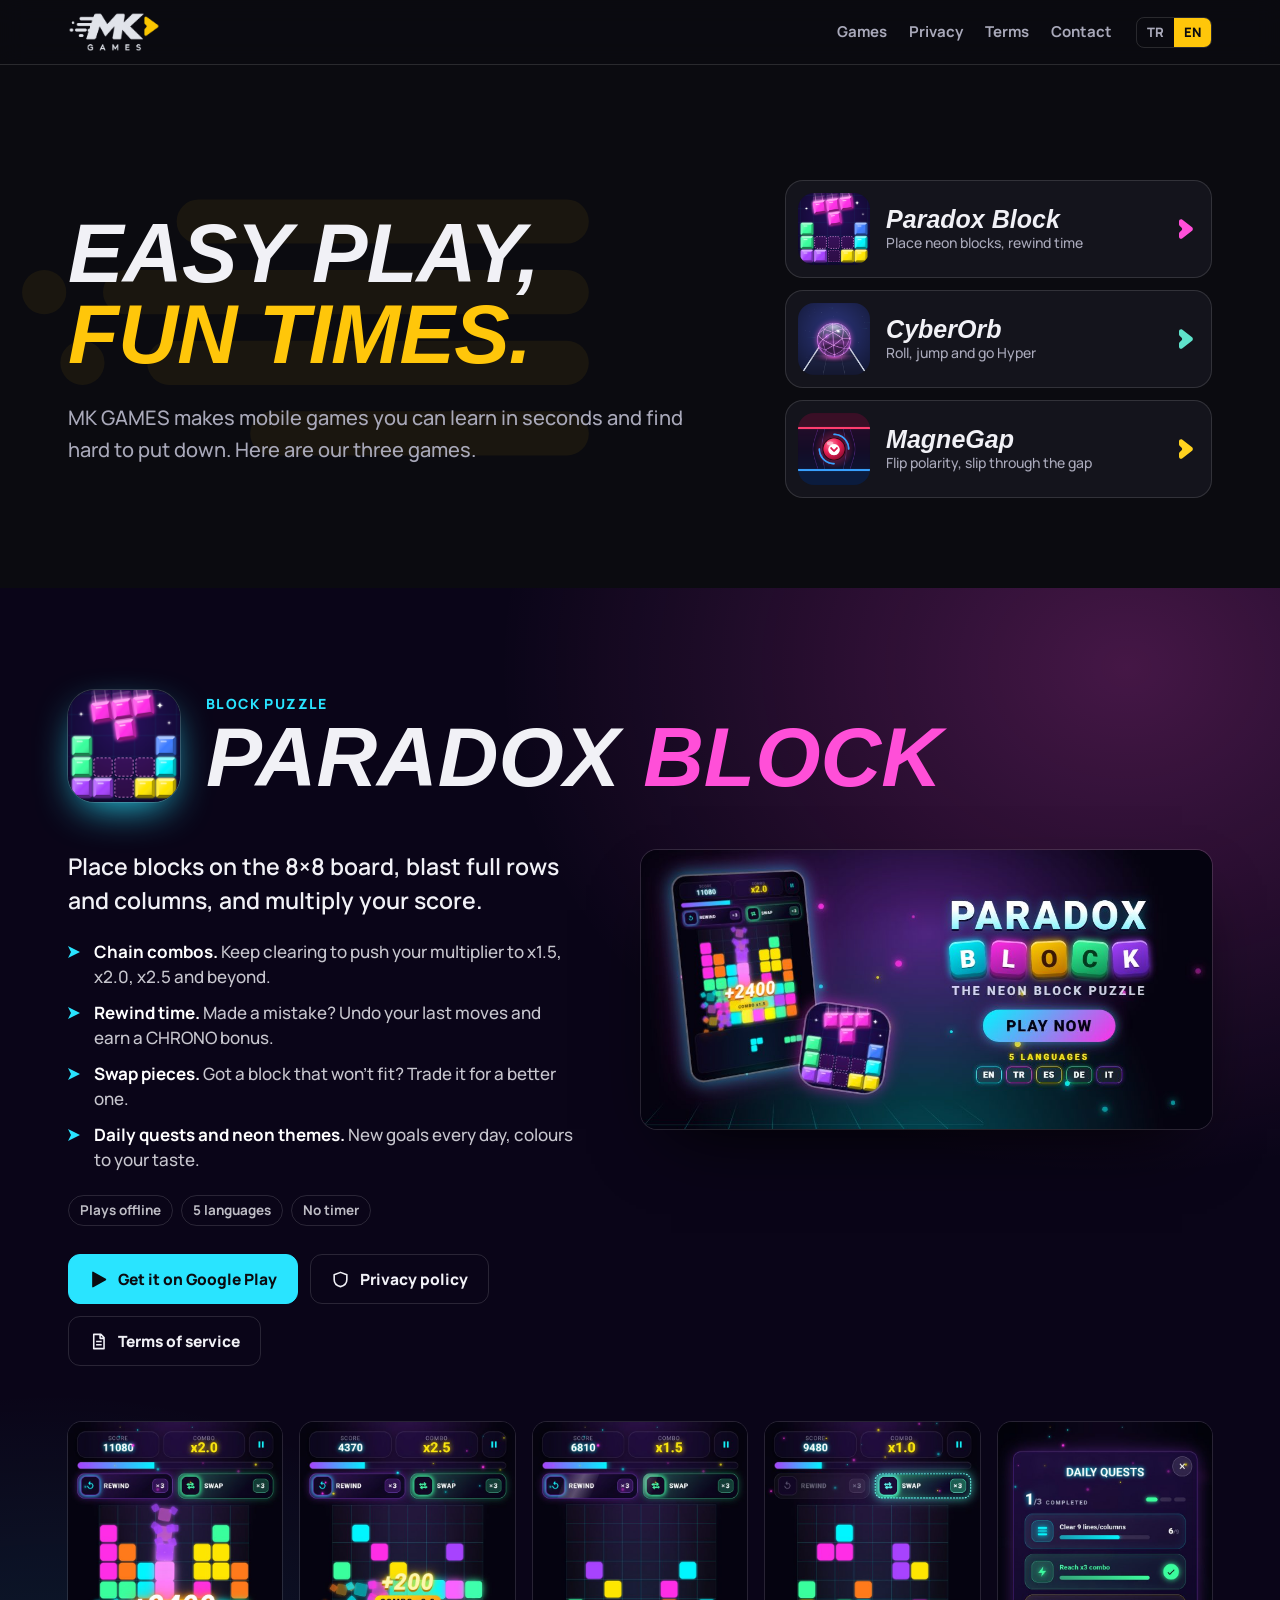
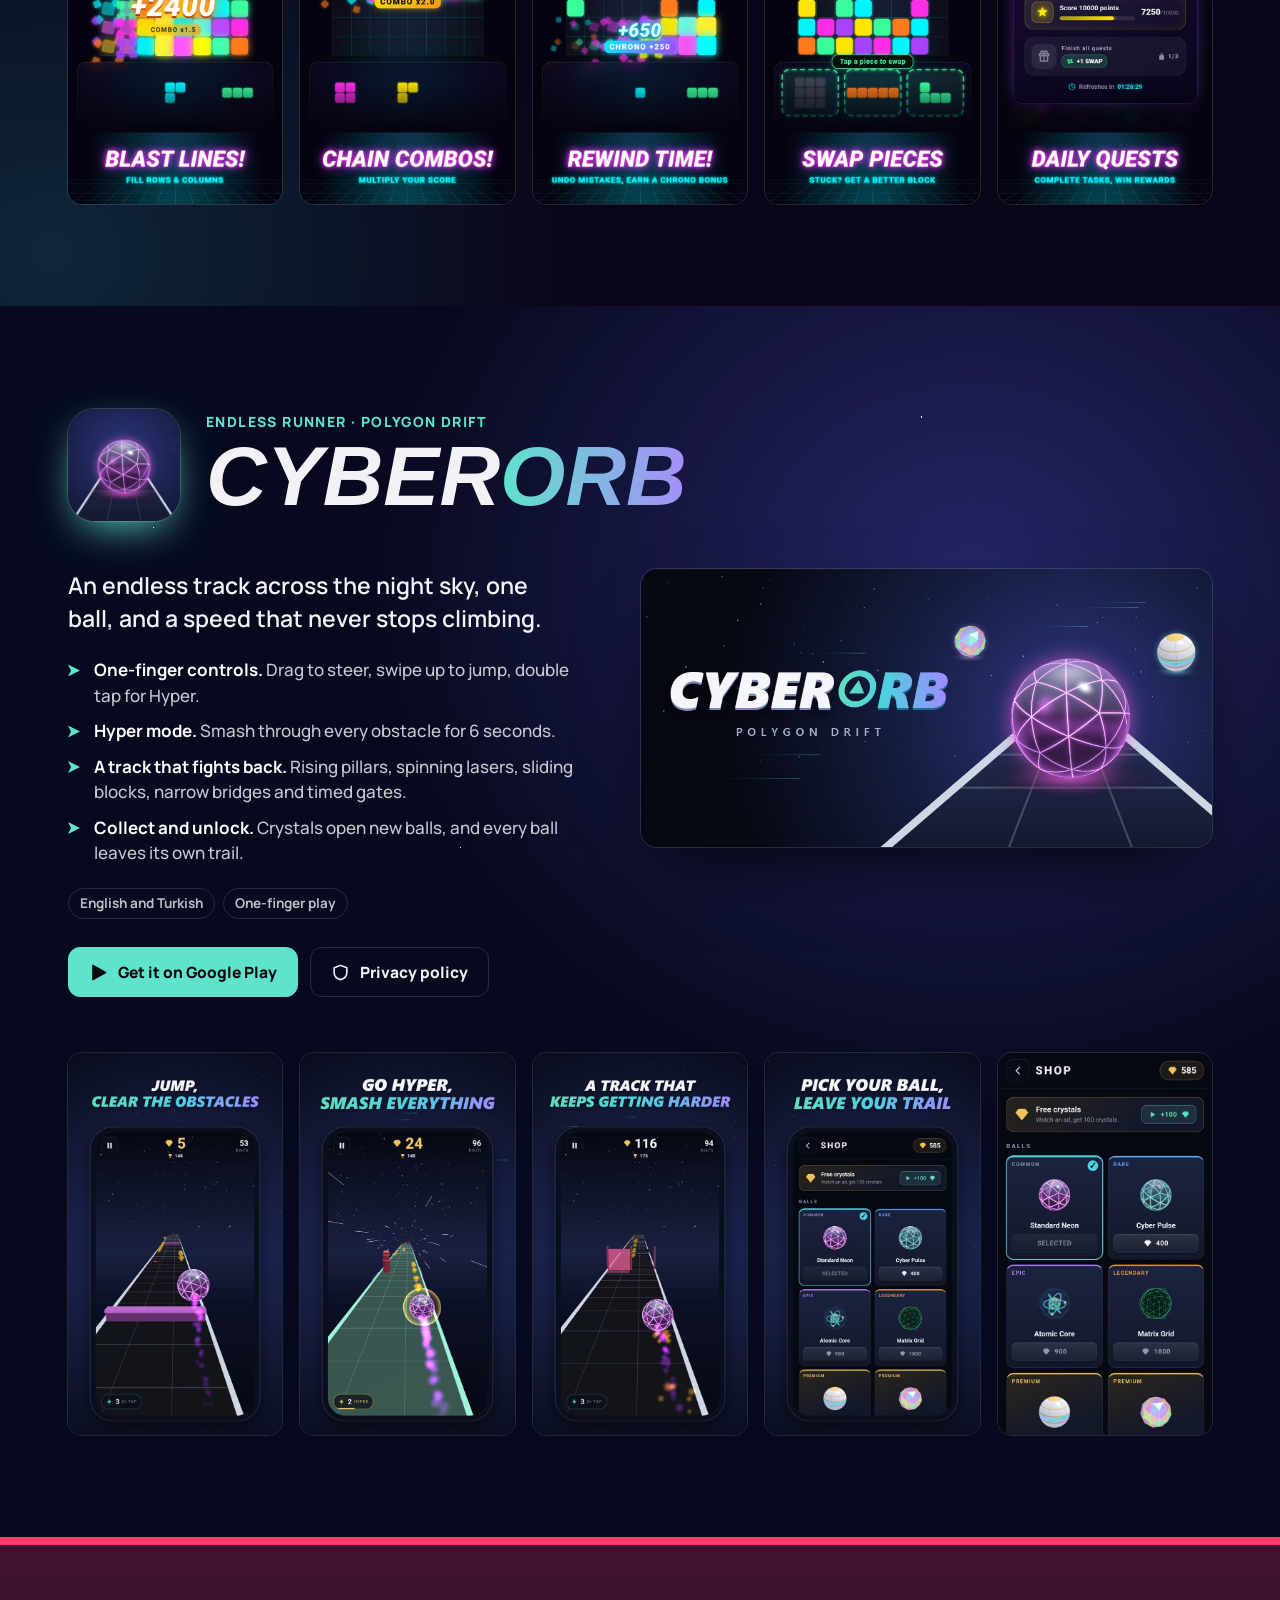
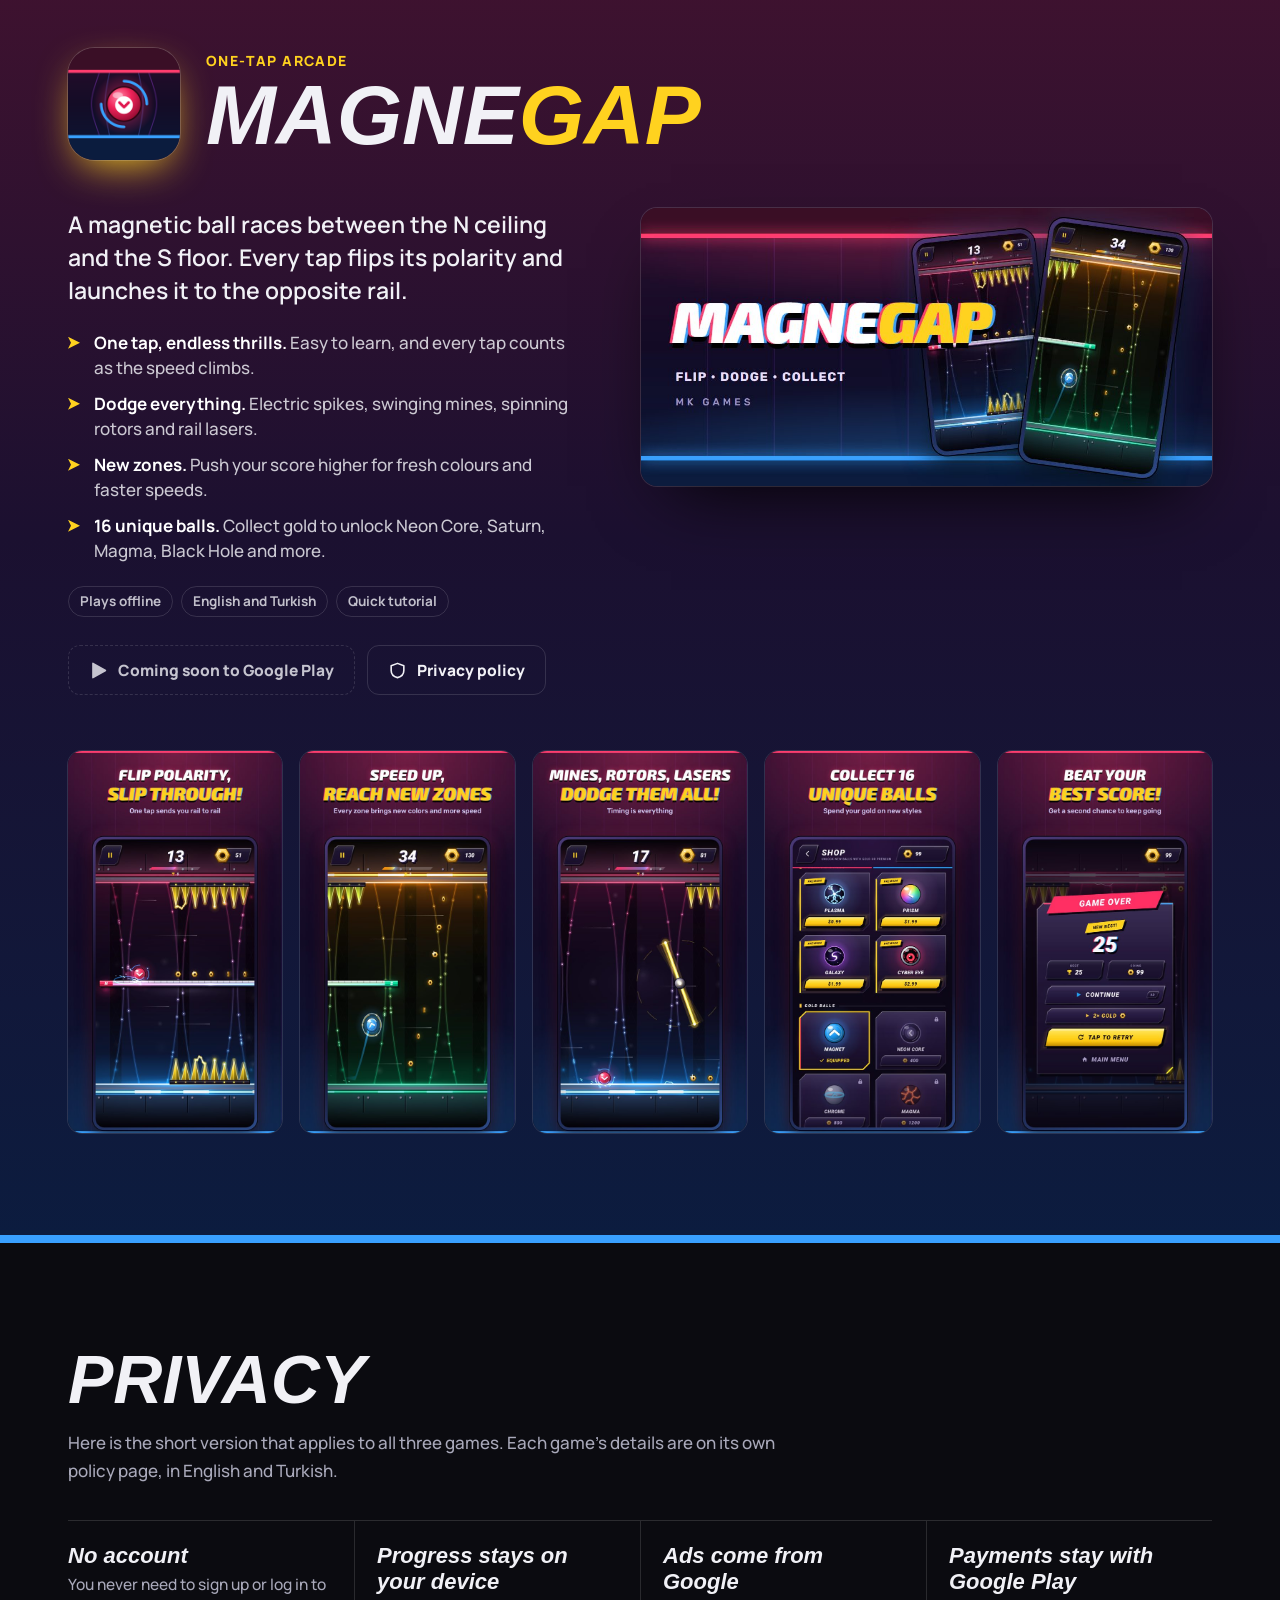
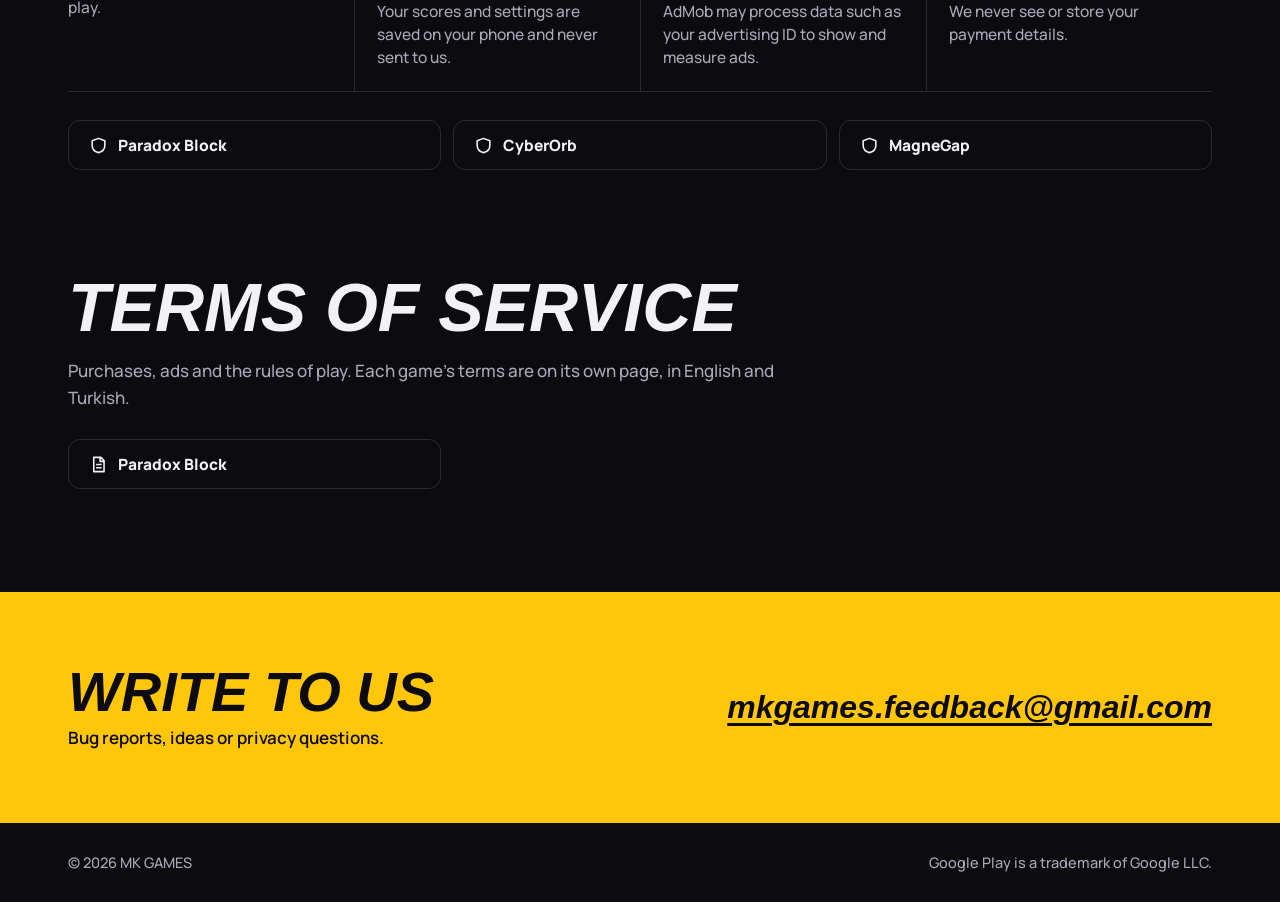
==== commit b733328a: "Link terms of service from the homepage menu Adds a Terms item to the top menu and a terms section u" ====
--- a/index.html
+++ b/index.html
@@ -23,6 +23,7 @@
     <nav data-tr-label="Ana menü" aria-label="Main">
       <a class="opt" href="#games" data-tr="Oyunlar">Games</a>
       <a href="#privacy" data-tr="Gizlilik">Privacy</a>
+      <a href="#terms" data-tr="Şartlar">Terms</a>
       <a href="#contact" data-tr="İletişim">Contact</a>
     </nav>
     <div class="lang" role="group" data-tr-label="Dil" aria-label="Language">
@@ -187,6 +188,16 @@
     </div>
   </section>
 
+  <section class="privacy terms" id="terms" aria-labelledby="terms-title">
+    <div class="wrap">
+      <h2 class="h-sub" id="terms-title" data-tr="Hizmet şartları">Terms of service</h2>
+      <p class="privacy-intro" data-tr="Satın almalar, reklamlar ve oyun kuralları. Her oyunun şartları kendi sayfasında, Türkçe ve İngilizce olarak yer alıyor.">Purchases, ads and the rules of play. Each game’s terms are on its own page, in English and Turkish.</p>
+      <div class="policy-links">
+        <a class="btn" href="terms/paradox-block.html"><svg viewBox="0 0 24 24" aria-hidden="true"><path fill="none" stroke="currentColor" stroke-width="2" stroke-linejoin="round" d="M6 3h9l4 4v14H6zM14 3v5h5M9 12h7M9 16h7"/></svg>Paradox Block</a>
+      </div>
+    </div>
+  </section>
+
   <section class="contact" id="contact" aria-labelledby="contact-title">
     <div class="wrap">
       <div>
--- a/assets/style.css
+++ b/assets/style.css
@@ -103,6 +103,7 @@
 .promises b { display: block; margin-bottom: 4px; font: italic 700 22px/1.2 var(--display); }
 .promises span { color: var(--muted); font-size: 15.5px; line-height: 1.5; display: block; }
 .policy-links { display: grid; grid-template-columns: repeat(3, minmax(0, 1fr)); gap: 12px; margin-top: 28px; }
+.terms { padding-top: 0; }
 .contact { background: var(--brand); color: var(--ink); padding-block: clamp(44px, 6vw, 72px); }
 .contact .wrap { display: flex; flex-wrap: wrap; align-items: center; justify-content: space-between; gap: 20px 40px; }
 .contact h2 { font-size: clamp(32px, 5vw, 56px); }
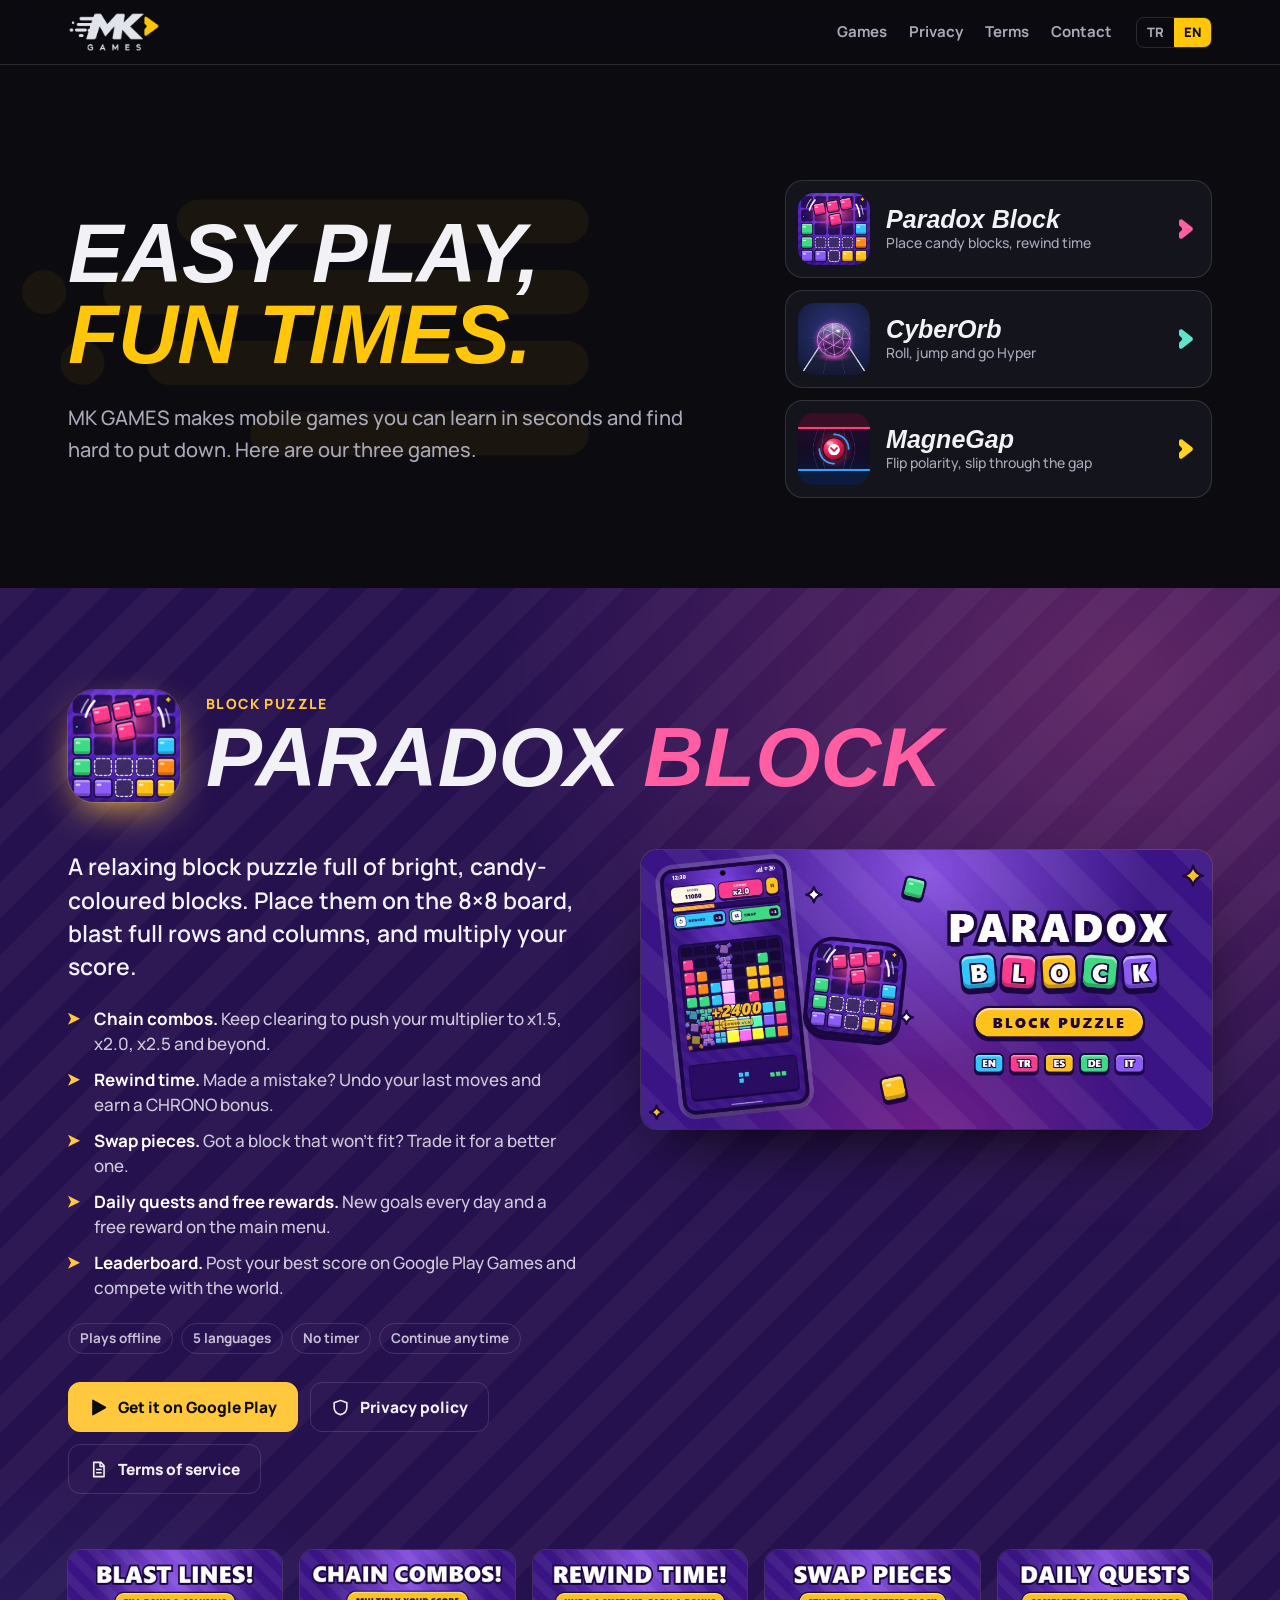
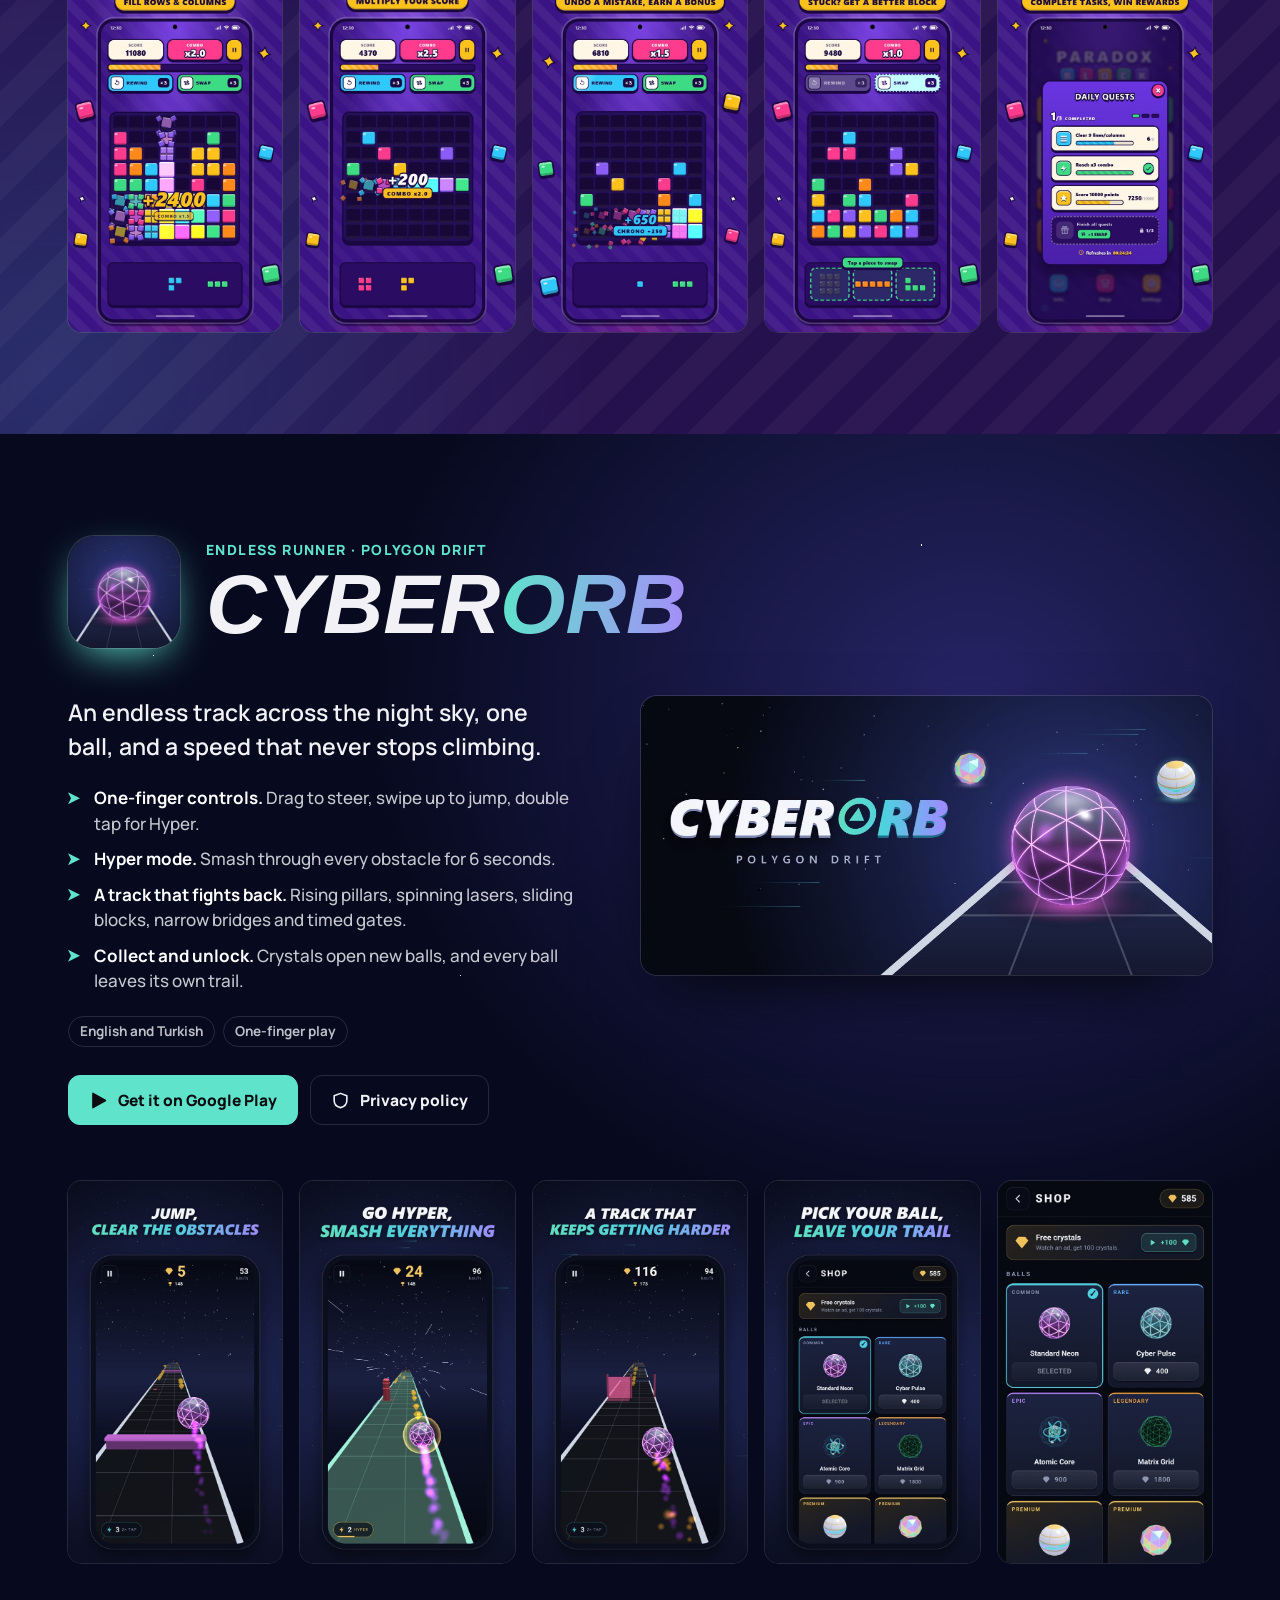
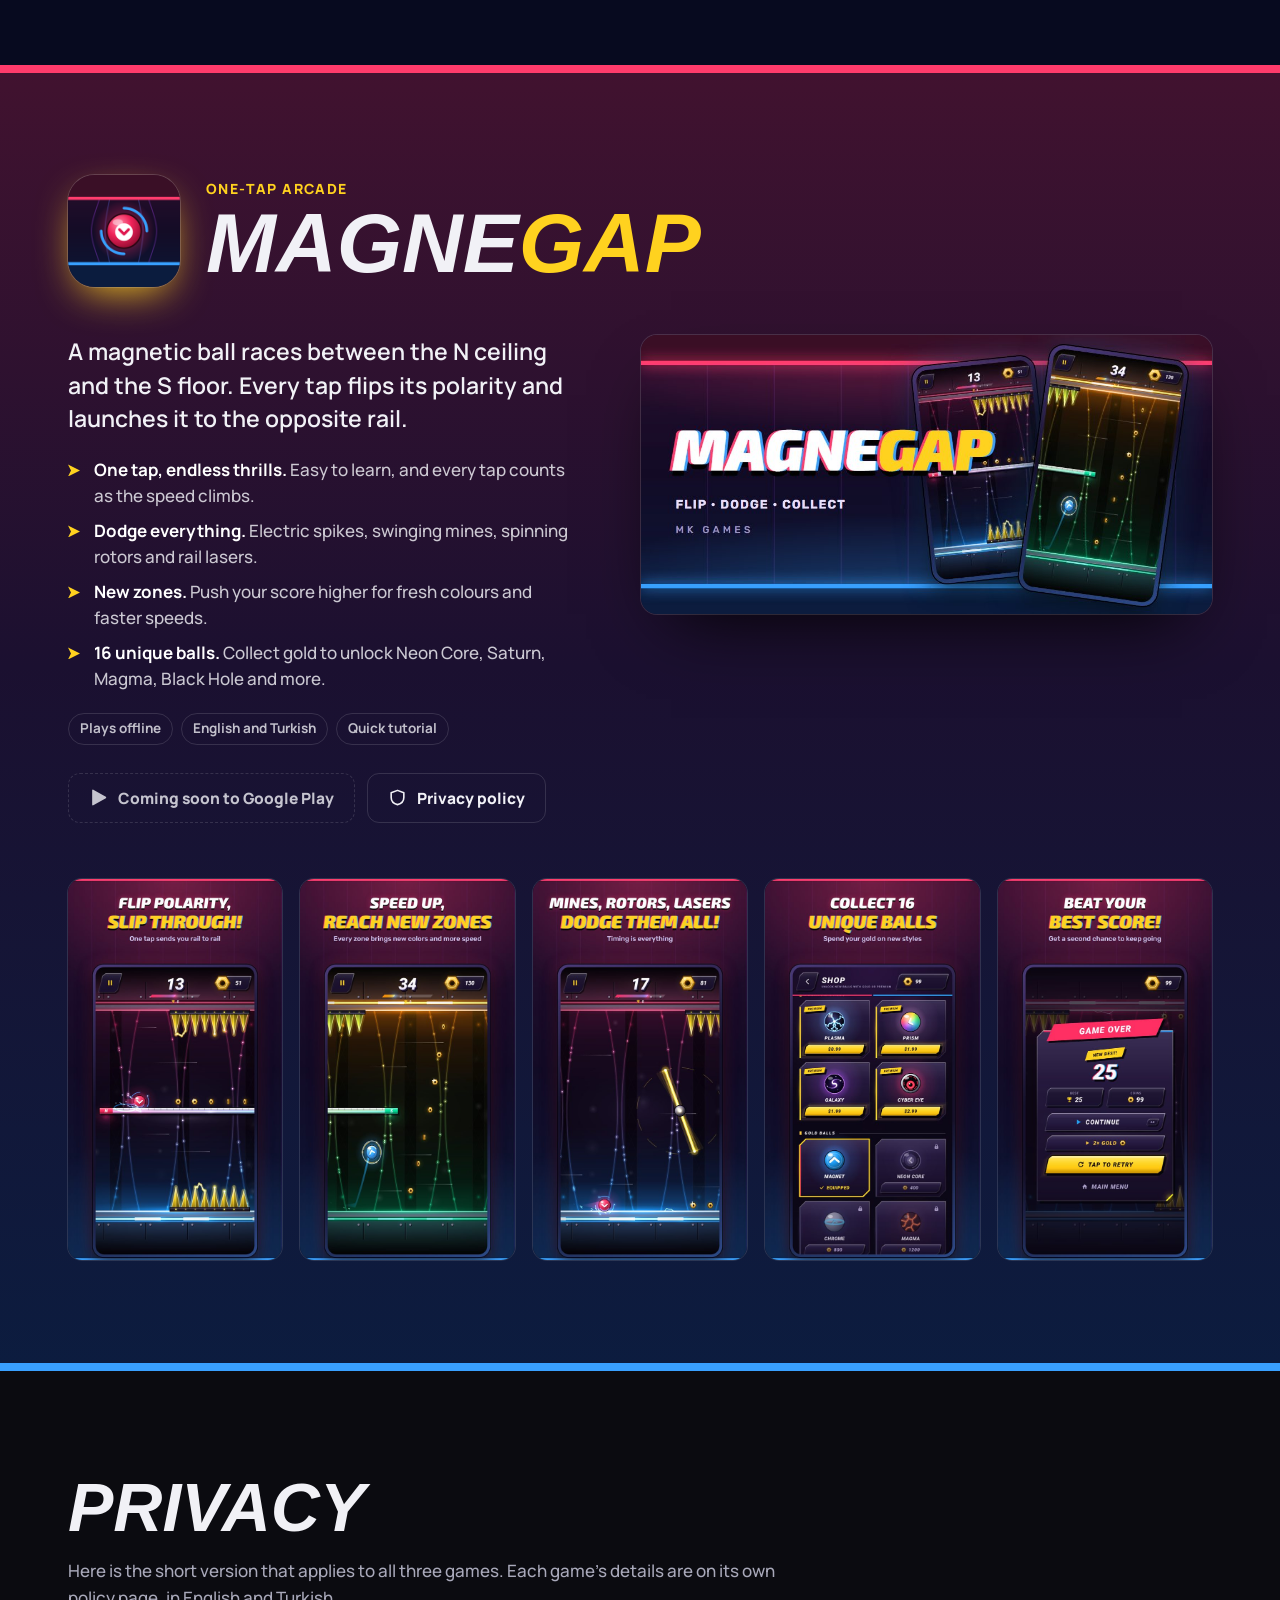
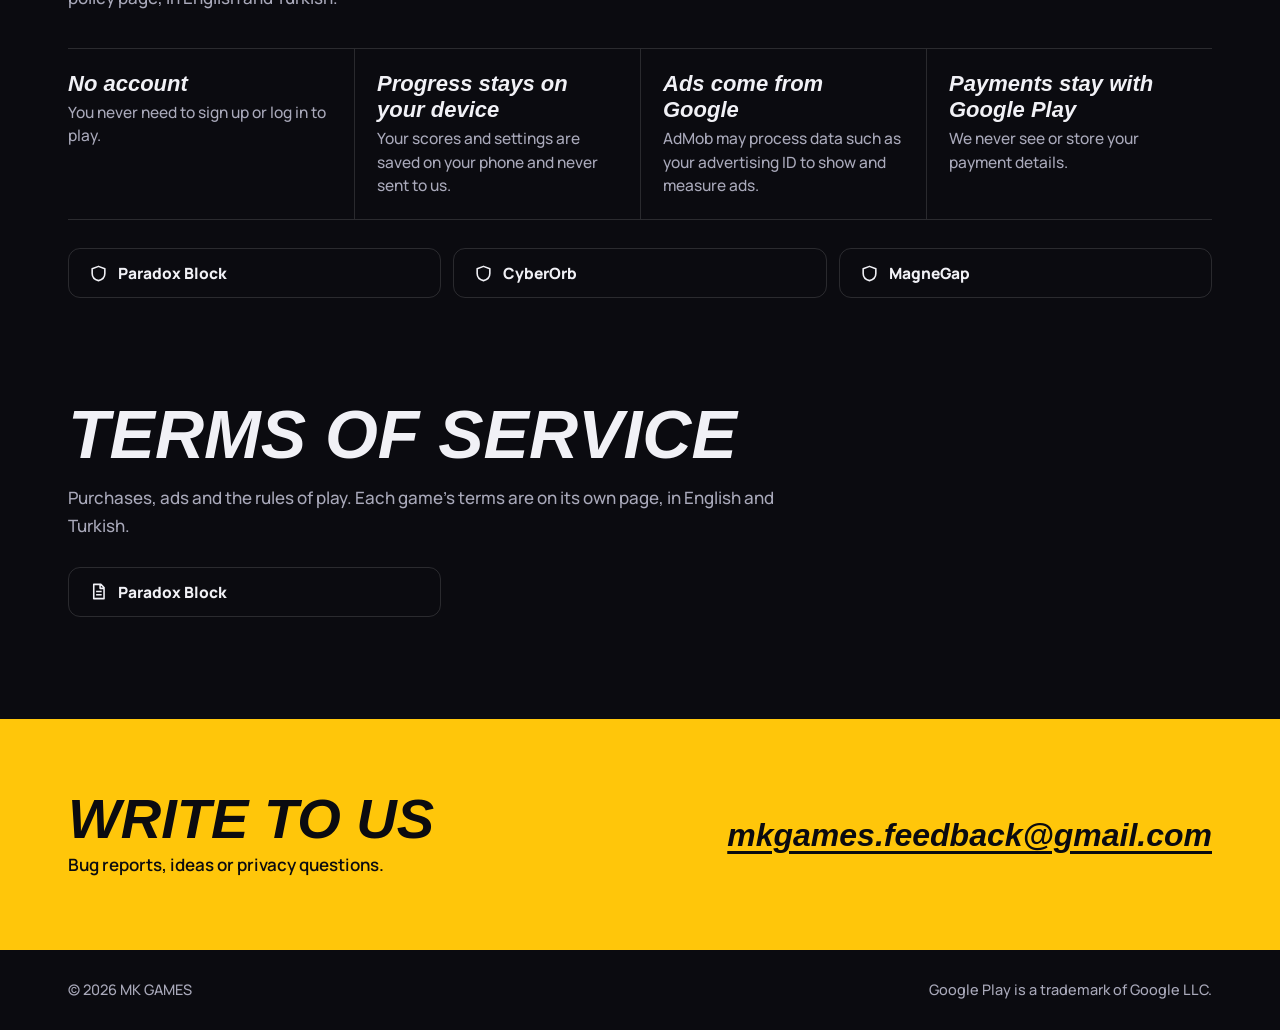
==== commit 8adb4271: "Update Paradox Block to its new candy look New icon, banner and screenshots, new colors for its sect" ====
--- a/index.html
+++ b/index.html
@@ -42,7 +42,7 @@
         <p class="hero-text" data-tr="MK GAMES, saniyeler içinde öğrenilen ve bırakması zor mobil oyunlar yapıyor. Üç oyunumuzu aşağıda bulabilirsin.">MK GAMES makes mobile games you can learn in seconds and find hard to put down. Here are our three games.</p>
       </div>
       <div class="picks" id="games">
-        <a class="pick" style="--pick:#ff4fd8" href="#paradox-block"><img src="assets/paradox-block/icon.png" width="256" height="256" alt=""><span><b>Paradox Block</b><small data-tr="Neon blokları yerleştir, zamanı geri sar">Place neon blocks, rewind time</small></span><svg viewBox="0 0 14 20" aria-hidden="true"><path fill="currentColor" d="M0 2.200C0 .6 1.800-.4 3.100.5l10 7.800c1 .8 1 2.600 0 3.400l-10 7.800C1.800 20.400 0 19.400 0 17.800v-3.300c0-.6.3-1.200.8-1.600l1.600-1.300c1-.8 1-2.400 0-3.200L.8 7.100C.3 6.700 0 6.100 0 5.500z"/></svg></a>
+        <a class="pick" style="--pick:#ff5fa2" href="#paradox-block"><img src="assets/paradox-block/icon.png" width="256" height="256" alt=""><span><b>Paradox Block</b><small data-tr="Şeker blokları yerleştir, zamanı geri sar">Place candy blocks, rewind time</small></span><svg viewBox="0 0 14 20" aria-hidden="true"><path fill="currentColor" d="M0 2.200C0 .6 1.800-.4 3.100.5l10 7.800c1 .8 1 2.600 0 3.400l-10 7.800C1.800 20.400 0 19.400 0 17.800v-3.300c0-.6.3-1.200.8-1.600l1.600-1.300c1-.8 1-2.400 0-3.200L.8 7.100C.3 6.700 0 6.100 0 5.500z"/></svg></a>
         <a class="pick" style="--pick:#5fe3cb" href="#cyberorb"><img src="assets/cyberorb/icon.png" width="256" height="256" alt=""><span><b>CyberOrb</b><small data-tr="Topu sür, zıpla, Hiper’e geç">Roll, jump and go Hyper</small></span><svg viewBox="0 0 14 20" aria-hidden="true"><path fill="currentColor" d="M0 2.200C0 .6 1.800-.4 3.100.5l10 7.800c1 .8 1 2.600 0 3.400l-10 7.800C1.800 20.400 0 19.400 0 17.800v-3.300c0-.6.3-1.200.8-1.600l1.600-1.300c1-.8 1-2.400 0-3.200L.8 7.100C.3 6.700 0 6.100 0 5.500z"/></svg></a>
         <a class="pick" style="--pick:#ffd21f" href="#magnegap"><img src="assets/magnegap/icon.png" width="256" height="256" alt=""><span><b>MagneGap</b><small data-tr="Kutbu çevir, boşluktan geç">Flip polarity, slip through the gap</small></span><svg viewBox="0 0 14 20" aria-hidden="true"><path fill="currentColor" d="M0 2.200C0 .6 1.800-.4 3.100.5l10 7.800c1 .8 1 2.600 0 3.400l-10 7.800C1.800 20.400 0 19.400 0 17.800v-3.300c0-.6.3-1.200.8-1.600l1.600-1.300c1-.8 1-2.400 0-3.200L.8 7.100C.3 6.700 0 6.100 0 5.500z"/></svg></a>
       </div>
@@ -60,17 +60,19 @@
       </header>
       <div class="game-body">
         <div>
-          <p class="lead" data-tr="Blokları 8×8 tahtaya yerleştir, dolan satır ve sütunları patlat, puanını katla.">Place blocks on the 8×8 board, blast full rows and columns, and multiply your score.</p>
+          <p class="lead" data-tr="Rengarenk şeker bloklarıyla rahatlatıcı bir blok bulmaca. Blokları 8×8 tahtaya yerleştir, dolan satır ve sütunları patlat, puanını katla.">A relaxing block puzzle full of bright, candy-coloured blocks. Place them on the 8×8 board, blast full rows and columns, and multiply your score.</p>
           <ul class="features">
             <li data-tr="&lt;b&gt;Kombo zinciri.&lt;/b&gt; Art arda patlat, çarpanını x1.5, x2.0, x2.5 diye yükselt."><b>Chain combos.</b> Keep clearing to push your multiplier to x1.5, x2.0, x2.5 and beyond.</li>
             <li data-tr="&lt;b&gt;Zamanı geri sar.&lt;/b&gt; Hata mı yaptın? Son hamlelerini geri al, CHRONO bonusu kazan."><b>Rewind time.</b> Made a mistake? Undo your last moves and earn a CHRONO bonus.</li>
             <li data-tr="&lt;b&gt;Blok değiştir.&lt;/b&gt; Sığmayan blok mu geldi? Daha iyisiyle değiştir."><b>Swap pieces.</b> Got a block that won’t fit? Trade it for a better one.</li>
-            <li data-tr="&lt;b&gt;Günlük görevler ve neon temalar.&lt;/b&gt; Her gün yeni görev, zevkine göre renkler."><b>Daily quests and neon themes.</b> New goals every day, colours to your taste.</li>
+            <li data-tr="&lt;b&gt;Günlük görevler ve ücretsiz ödüller.&lt;/b&gt; Her gün yeni görevler, ana menüde ücretsiz ödül."><b>Daily quests and free rewards.</b> New goals every day and a free reward on the main menu.</li>
+            <li data-tr="&lt;b&gt;Skor tablosu.&lt;/b&gt; Rekorunu Google Play Games’e gönder, dünyayla yarış."><b>Leaderboard.</b> Post your best score on Google Play Games and compete with the world.</li>
           </ul>
           <ul class="facts">
             <li data-tr="İnternetsiz oynanır">Plays offline</li>
             <li data-tr="5 dil">5 languages</li>
             <li data-tr="Süre sınırı yok">No timer</li>
+            <li data-tr="Kaldığın yerden devam">Continue anytime</li>
           </ul>
           <div class="cta">
           <a class="btn btn-play" href="https://play.google.com/store/apps/details?id=com.paradoxblock.app" target="_blank" rel="noopener"><svg viewBox="0 0 24 24" aria-hidden="true"><path fill="currentColor" d="M4 2.900v18.200c0 .7.8 1.200 1.400.8l15.900-9.100c.6-.4.6-1.200 0-1.600L5.400 2.100C4.800 1.700 4 2.200 4 2.900z"/></svg><span data-tr="Google Play’den indir">Get it on Google Play</span></a>
@@ -81,7 +83,7 @@
         <img class="poster" src="assets/paradox-block/en/feature.jpg" data-lang-src="assets/paradox-block/{lang}/feature.jpg" width="1024" height="500" loading="lazy" decoding="async" alt="Paradox Block banner" data-tr-alt="Paradox Block tanıtım görseli">
       </div>
       <div class="shots">
-        <button class="shot" type="button" data-tr-label="Satırları patlatıp yüksek puan alma, büyüt" aria-label="Clearing lines for a big score, enlarge"><img src="assets/paradox-block/en/1.jpg" data-lang-src="assets/paradox-block/{lang}/1.jpg" width="600" height="1067" loading="lazy" decoding="async" alt="Clearing lines for a big score" data-tr-alt="Satırları patlatıp yüksek puan alma"></button>
+        <button class="shot" type="button" data-tr-label="Satırları patlatıp büyük puan alma, büyüt" aria-label="Blasting lines for a big score, enlarge"><img src="assets/paradox-block/en/1.jpg" data-lang-src="assets/paradox-block/{lang}/1.jpg" width="600" height="1067" loading="lazy" decoding="async" alt="Blasting lines for a big score" data-tr-alt="Satırları patlatıp büyük puan alma"></button>
         <button class="shot" type="button" data-tr-label="Kombo çarpanını yükseltme, büyüt" aria-label="Building a combo multiplier, enlarge"><img src="assets/paradox-block/en/2.jpg" data-lang-src="assets/paradox-block/{lang}/2.jpg" width="600" height="1067" loading="lazy" decoding="async" alt="Building a combo multiplier" data-tr-alt="Kombo çarpanını yükseltme"></button>
         <button class="shot" type="button" data-tr-label="Son hamleleri geri sarma, büyüt" aria-label="Rewinding the last moves, enlarge"><img src="assets/paradox-block/en/3.jpg" data-lang-src="assets/paradox-block/{lang}/3.jpg" width="600" height="1067" loading="lazy" decoding="async" alt="Rewinding the last moves" data-tr-alt="Son hamleleri geri sarma"></button>
         <button class="shot" type="button" data-tr-label="Blok değiştirme, büyüt" aria-label="Swapping a block, enlarge"><img src="assets/paradox-block/en/4.jpg" data-lang-src="assets/paradox-block/{lang}/4.jpg" width="600" height="1067" loading="lazy" decoding="async" alt="Swapping a block" data-tr-alt="Blok değiştirme"></button>
--- a/assets/style.css
+++ b/assets/style.css
@@ -86,7 +86,7 @@
 .shot:hover { transform: translateY(-5px); box-shadow: 0 0 0 2px var(--accent); }
 .shot:focus-visible { outline-offset: 2px; border-radius: 14px; }
 
-.t-paradox { --accent: #29e4ff; --accent-2: #ff4fd8; --bg: radial-gradient(70% 55% at 88% 6%, rgba(255, 79, 216, .24), transparent 70%), radial-gradient(60% 50% at 4% 96%, rgba(41, 228, 255, .15), transparent 70%), #0a0518; }
+.t-paradox { --accent: #ffc83d; --accent-2: #ff5fa2; --bg: repeating-linear-gradient(135deg, rgba(255, 255, 255, .035) 0 26px, transparent 26px 52px), radial-gradient(70% 55% at 88% 6%, rgba(255, 95, 162, .26), transparent 70%), radial-gradient(60% 50% at 4% 96%, rgba(56, 200, 255, .16), transparent 70%), #26114f; }
 .t-paradox h2 span { color: var(--accent-2); }
 .t-cyber { --accent: #5fe3cb; --accent-2: #a78bfa; --bg: radial-gradient(1.5px 1.5px at 12% 18%, #fff 50%, transparent 52%), radial-gradient(1.5px 1.5px at 72% 9%, #fff 50%, transparent 52%), radial-gradient(1px 1px at 36% 44%, #cfd6ff 50%, transparent 52%), radial-gradient(2px 2px at 91% 38%, #fff 50%, transparent 52%), radial-gradient(1px 1px at 55% 72%, #cfd6ff 50%, transparent 52%), radial-gradient(1.5px 1.5px at 7% 82%, #fff 50%, transparent 52%), radial-gradient(1px 1px at 84% 88%, #cfd6ff 50%, transparent 52%), radial-gradient(65% 60% at 76% 22%, rgba(82, 72, 200, .42), transparent 72%), #070a1f; }
 .t-cyber h2 span { background: linear-gradient(90deg, var(--accent), var(--accent-2)); -webkit-background-clip: text; background-clip: text; color: transparent; padding-right: .08em; }
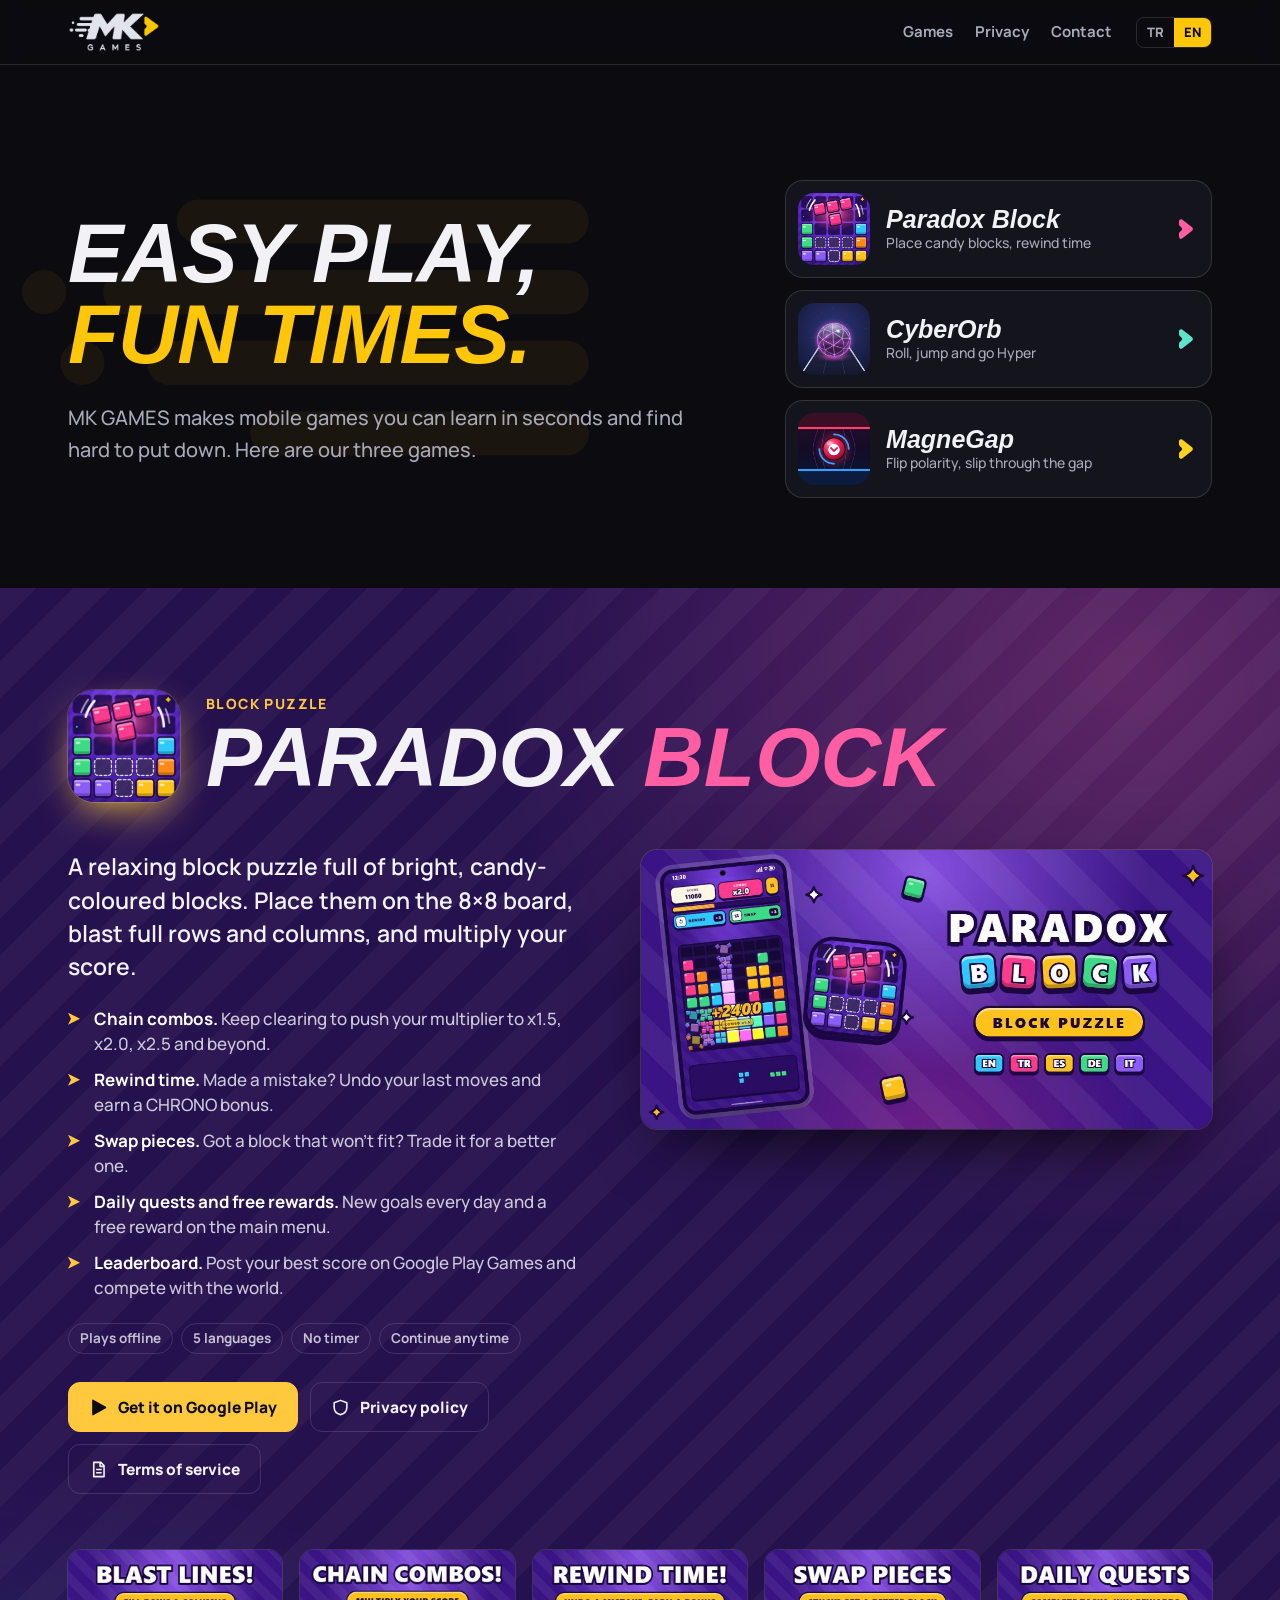
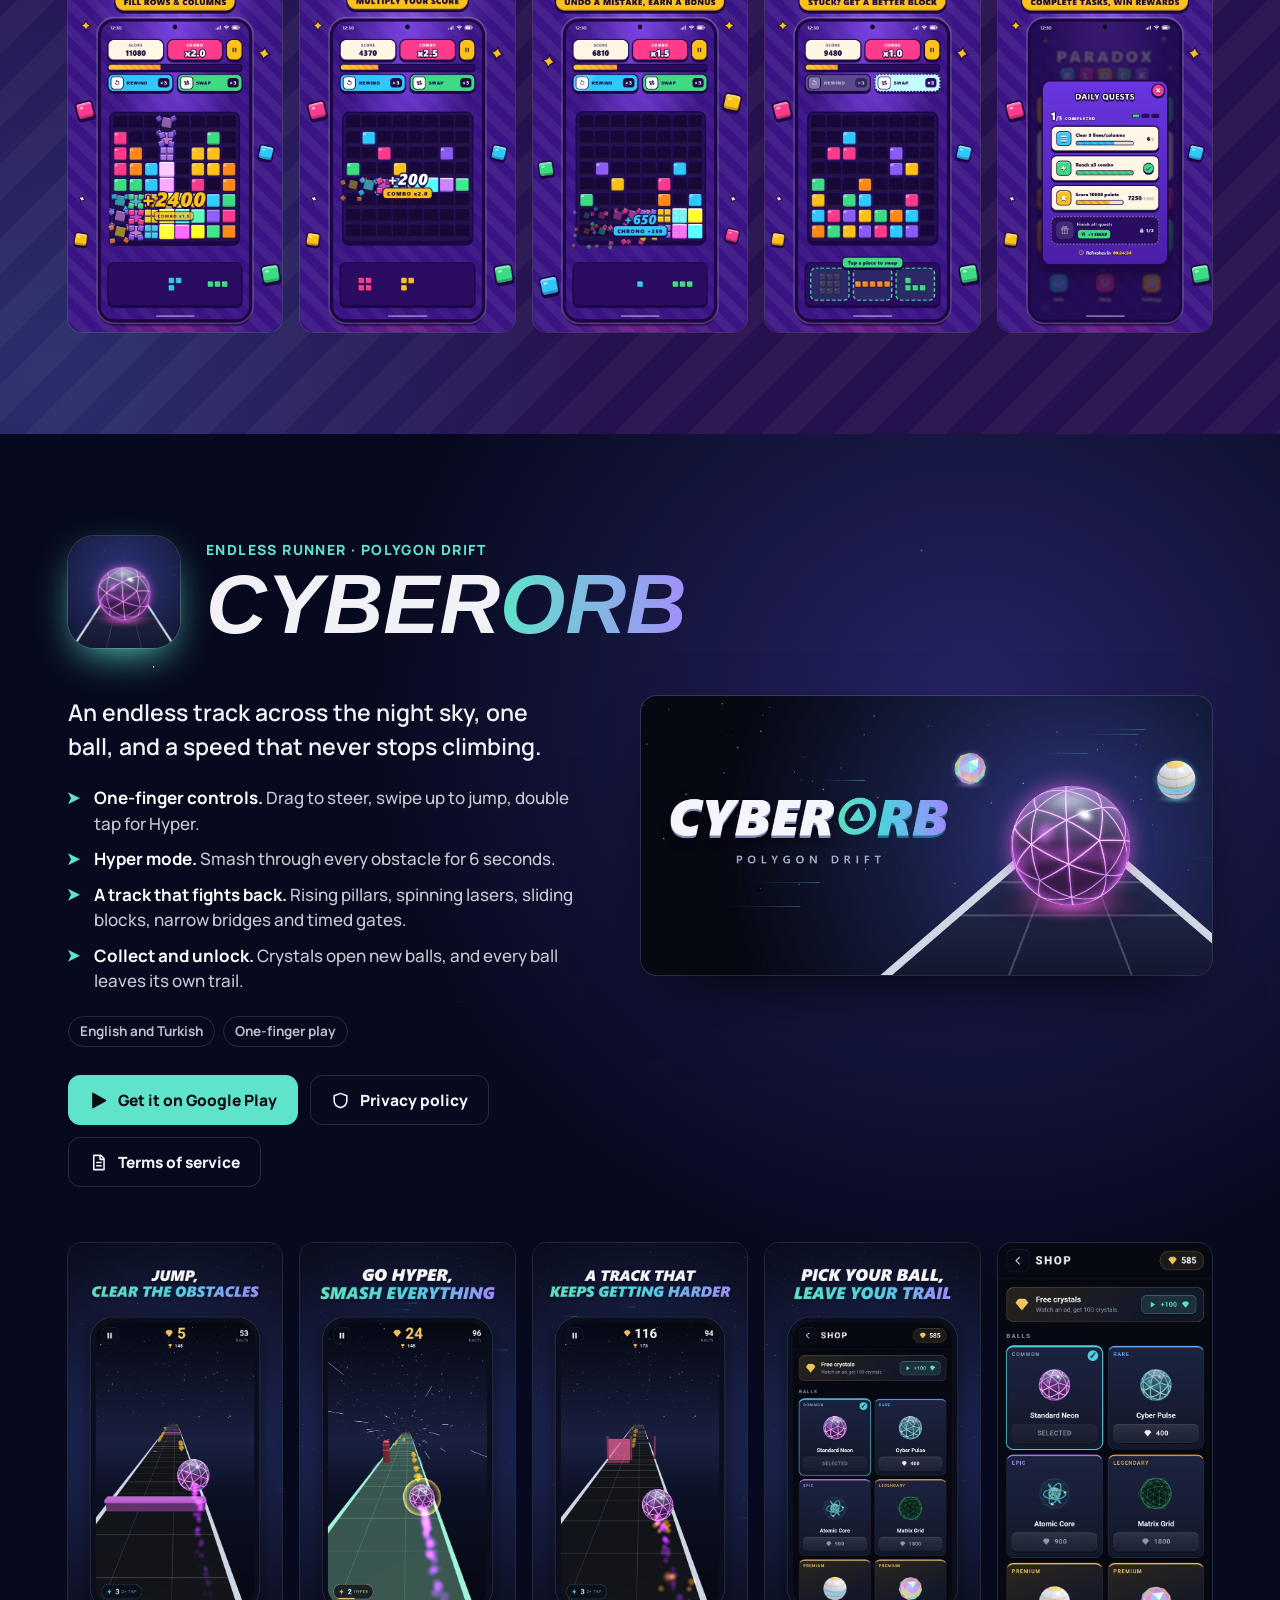
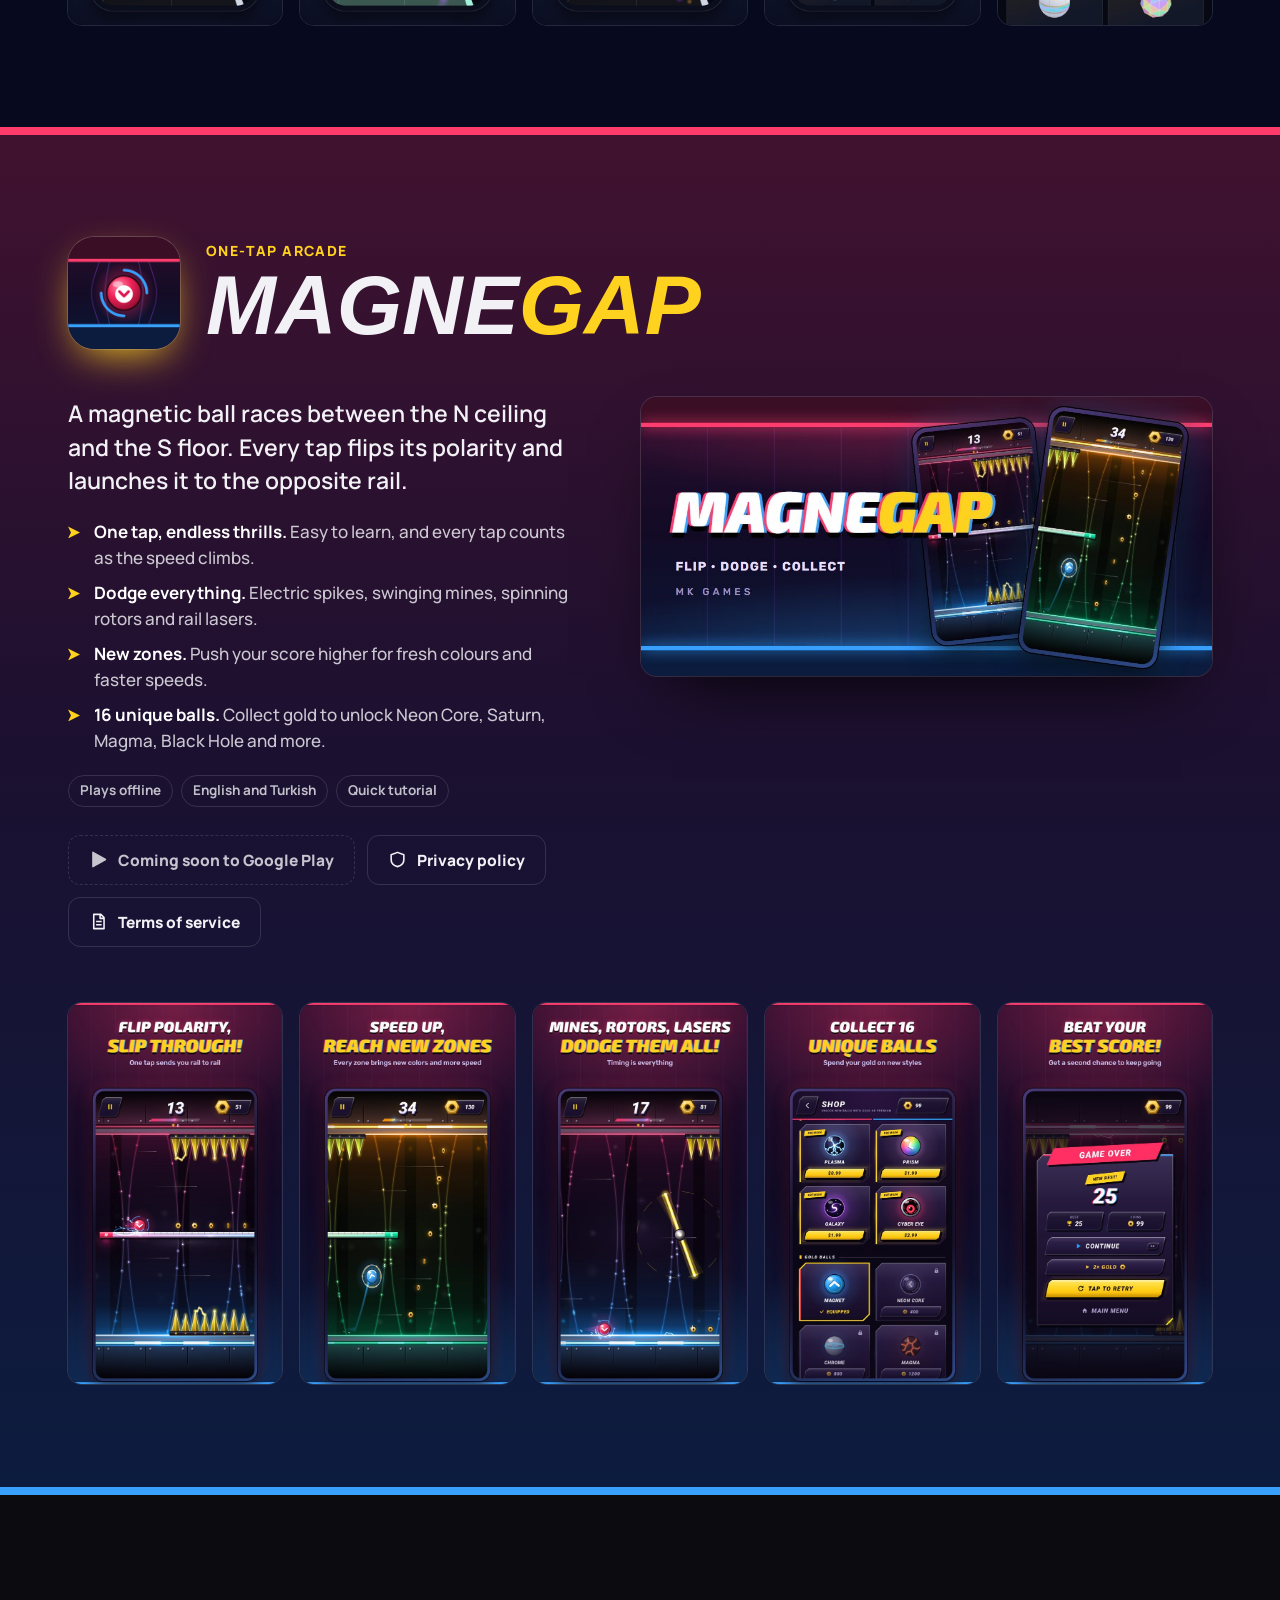
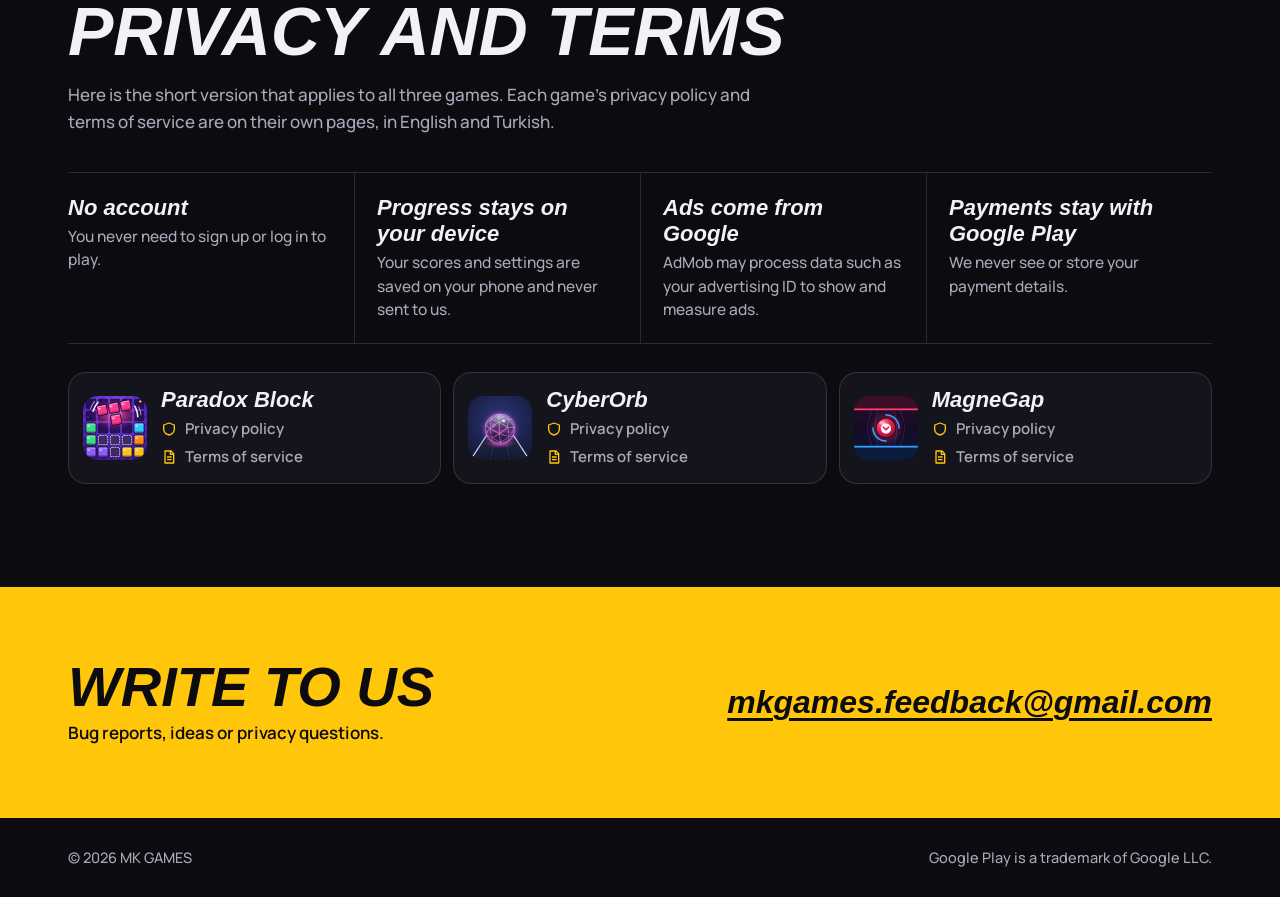
==== commit c078d98f: "Add terms of service for CyberOrb and MagneGap Each game now links its terms next to its privacy pol" ====
--- a/index.html
+++ b/index.html
@@ -23,7 +23,6 @@
     <nav data-tr-label="Ana menü" aria-label="Main">
       <a class="opt" href="#games" data-tr="Oyunlar">Games</a>
       <a href="#privacy" data-tr="Gizlilik">Privacy</a>
-      <a href="#terms" data-tr="Şartlar">Terms</a>
       <a href="#contact" data-tr="İletişim">Contact</a>
     </nav>
     <div class="lang" role="group" data-tr-label="Dil" aria-label="Language">
@@ -117,6 +116,7 @@
           <div class="cta">
           <a class="btn btn-play" href="https://play.google.com/store/apps/details?id=com.cyberorb.polygondrift" target="_blank" rel="noopener"><svg viewBox="0 0 24 24" aria-hidden="true"><path fill="currentColor" d="M4 2.900v18.200c0 .7.8 1.200 1.400.8l15.900-9.100c.6-.4.6-1.200 0-1.600L5.400 2.100C4.800 1.700 4 2.200 4 2.900z"/></svg><span data-tr="Google Play’den indir">Get it on Google Play</span></a>
           <a class="btn" href="privacy/cyberorb.html"><svg viewBox="0 0 24 24" aria-hidden="true"><path fill="none" stroke="currentColor" stroke-width="2" stroke-linejoin="round" d="M12 3l8 3v6c0 4.500-3.200 7.800-8 9-4.800-1.200-8-4.500-8-9V6z"/></svg><span data-tr="Gizlilik politikası">Privacy policy</span></a>
+          <a class="btn" href="terms/cyberorb.html"><svg viewBox="0 0 24 24" aria-hidden="true"><path fill="none" stroke="currentColor" stroke-width="2" stroke-linejoin="round" d="M6 3h9l4 4v14H6zM14 3v5h5M9 12h7M9 16h7"/></svg><span data-tr="Hizmet şartları">Terms of service</span></a>
           </div>
         </div>
         <img class="poster" src="assets/cyberorb/feature.jpg" width="1024" height="500" loading="lazy" decoding="async" alt="CyberOrb banner" data-tr-alt="CyberOrb tanıtım görseli">
@@ -158,6 +158,7 @@
           <!-- Google Play'de yayınlanınca bu span yerine Paradox Block'taki gibi şu linki koy: https://play.google.com/store/apps/details?id=com.mkgames.magnegap -->
           <span class="btn btn-soon"><svg viewBox="0 0 24 24" aria-hidden="true"><path fill="currentColor" d="M4 2.900v18.200c0 .7.8 1.200 1.400.8l15.900-9.100c.6-.4.6-1.200 0-1.600L5.400 2.100C4.800 1.700 4 2.200 4 2.900z"/></svg><span data-tr="Yakında Google Play’de">Coming soon to Google Play</span></span>
           <a class="btn" href="privacy/magnegap.html"><svg viewBox="0 0 24 24" aria-hidden="true"><path fill="none" stroke="currentColor" stroke-width="2" stroke-linejoin="round" d="M12 3l8 3v6c0 4.500-3.200 7.800-8 9-4.800-1.200-8-4.500-8-9V6z"/></svg><span data-tr="Gizlilik politikası">Privacy policy</span></a>
+          <a class="btn" href="terms/magnegap.html"><svg viewBox="0 0 24 24" aria-hidden="true"><path fill="none" stroke="currentColor" stroke-width="2" stroke-linejoin="round" d="M6 3h9l4 4v14H6zM14 3v5h5M9 12h7M9 16h7"/></svg><span data-tr="Hizmet şartları">Terms of service</span></a>
           </div>
         </div>
         <img class="poster" src="assets/magnegap/en/feature.jpg" data-lang-src="assets/magnegap/{lang}/feature.jpg" width="1024" height="500" loading="lazy" decoding="async" alt="MagneGap banner" data-tr-alt="MagneGap tanıtım görseli">
@@ -174,8 +175,8 @@
 
   <section class="privacy" id="privacy" aria-labelledby="privacy-title">
     <div class="wrap">
-      <h2 class="h-sub" id="privacy-title" data-tr="Gizlilik">Privacy</h2>
-      <p class="privacy-intro" data-tr="Üç oyun için de geçerli olan özet aşağıda. Her oyunun ayrıntıları kendi politika sayfasında, Türkçe ve İngilizce olarak yer alıyor.">Here is the short version that applies to all three games. Each game’s details are on its own policy page, in English and Turkish.</p>
+      <h2 class="h-sub" id="privacy-title" data-tr="Gizlilik ve şartlar">Privacy and terms</h2>
+      <p class="privacy-intro" data-tr="Üç oyun için de geçerli olan özet aşağıda. Her oyunun gizlilik politikası ve hizmet şartları kendi sayfalarında, Türkçe ve İngilizce olarak yer alıyor.">Here is the short version that applies to all three games. Each game’s privacy policy and terms of service are on their own pages, in English and Turkish.</p>
       <ul class="promises">
         <li><b data-tr="Hesap yok">No account</b><span data-tr="Oynamak için kayıt olman veya giriş yapman gerekmez.">You never need to sign up or log in to play.</span></li>
         <li><b data-tr="İlerleme cihazında">Progress stays on your device</b><span data-tr="Skorun ve ayarların telefonunda saklanır, bize gönderilmez.">Your scores and settings are saved on your phone and never sent to us.</span></li>
@@ -183,19 +184,24 @@
         <li><b data-tr="Ödemeler Google Play’de">Payments stay with Google Play</b><span data-tr="Ödeme bilgilerini görmüyor ve saklamıyoruz.">We never see or store your payment details.</span></li>
       </ul>
       <div class="policy-links">
-        <a class="btn" href="privacy/paradox-block.html"><svg viewBox="0 0 24 24" aria-hidden="true"><path fill="none" stroke="currentColor" stroke-width="2" stroke-linejoin="round" d="M12 3l8 3v6c0 4.500-3.200 7.800-8 9-4.800-1.200-8-4.500-8-9V6z"/></svg>Paradox Block</a>
-        <a class="btn" href="privacy/cyberorb.html"><svg viewBox="0 0 24 24" aria-hidden="true"><path fill="none" stroke="currentColor" stroke-width="2" stroke-linejoin="round" d="M12 3l8 3v6c0 4.500-3.200 7.800-8 9-4.800-1.200-8-4.500-8-9V6z"/></svg>CyberOrb</a>
-        <a class="btn" href="privacy/magnegap.html"><svg viewBox="0 0 24 24" aria-hidden="true"><path fill="none" stroke="currentColor" stroke-width="2" stroke-linejoin="round" d="M12 3l8 3v6c0 4.500-3.200 7.800-8 9-4.800-1.200-8-4.500-8-9V6z"/></svg>MagneGap</a>
-      </div>
-    </div>
-  </section>
-
-  <section class="privacy terms" id="terms" aria-labelledby="terms-title">
-    <div class="wrap">
-      <h2 class="h-sub" id="terms-title" data-tr="Hizmet şartları">Terms of service</h2>
-      <p class="privacy-intro" data-tr="Satın almalar, reklamlar ve oyun kuralları. Her oyunun şartları kendi sayfasında, Türkçe ve İngilizce olarak yer alıyor.">Purchases, ads and the rules of play. Each game’s terms are on its own page, in English and Turkish.</p>
-      <div class="policy-links">
-        <a class="btn" href="terms/paradox-block.html"><svg viewBox="0 0 24 24" aria-hidden="true"><path fill="none" stroke="currentColor" stroke-width="2" stroke-linejoin="round" d="M6 3h9l4 4v14H6zM14 3v5h5M9 12h7M9 16h7"/></svg>Paradox Block</a>
+        <div class="legal">
+          <img src="assets/paradox-block/icon.png" width="256" height="256" loading="lazy" alt="">
+          <b>Paradox Block</b>
+          <a href="privacy/paradox-block.html"><svg viewBox="0 0 24 24" aria-hidden="true"><path fill="none" stroke="currentColor" stroke-width="2" stroke-linejoin="round" d="M12 3l8 3v6c0 4.500-3.200 7.800-8 9-4.800-1.200-8-4.500-8-9V6z"/></svg><span data-tr="Gizlilik politikası">Privacy policy</span></a>
+          <a href="terms/paradox-block.html"><svg viewBox="0 0 24 24" aria-hidden="true"><path fill="none" stroke="currentColor" stroke-width="2" stroke-linejoin="round" d="M6 3h9l4 4v14H6zM14 3v5h5M9 12h7M9 16h7"/></svg><span data-tr="Hizmet şartları">Terms of service</span></a>
+        </div>
+        <div class="legal">
+          <img src="assets/cyberorb/icon.png" width="256" height="256" loading="lazy" alt="">
+          <b>CyberOrb</b>
+          <a href="privacy/cyberorb.html"><svg viewBox="0 0 24 24" aria-hidden="true"><path fill="none" stroke="currentColor" stroke-width="2" stroke-linejoin="round" d="M12 3l8 3v6c0 4.500-3.200 7.800-8 9-4.800-1.200-8-4.500-8-9V6z"/></svg><span data-tr="Gizlilik politikası">Privacy policy</span></a>
+          <a href="terms/cyberorb.html"><svg viewBox="0 0 24 24" aria-hidden="true"><path fill="none" stroke="currentColor" stroke-width="2" stroke-linejoin="round" d="M6 3h9l4 4v14H6zM14 3v5h5M9 12h7M9 16h7"/></svg><span data-tr="Hizmet şartları">Terms of service</span></a>
+        </div>
+        <div class="legal">
+          <img src="assets/magnegap/icon.png" width="256" height="256" loading="lazy" alt="">
+          <b>MagneGap</b>
+          <a href="privacy/magnegap.html"><svg viewBox="0 0 24 24" aria-hidden="true"><path fill="none" stroke="currentColor" stroke-width="2" stroke-linejoin="round" d="M12 3l8 3v6c0 4.500-3.200 7.800-8 9-4.800-1.200-8-4.500-8-9V6z"/></svg><span data-tr="Gizlilik politikası">Privacy policy</span></a>
+          <a href="terms/magnegap.html"><svg viewBox="0 0 24 24" aria-hidden="true"><path fill="none" stroke="currentColor" stroke-width="2" stroke-linejoin="round" d="M6 3h9l4 4v14H6zM14 3v5h5M9 12h7M9 16h7"/></svg><span data-tr="Hizmet şartları">Terms of service</span></a>
+        </div>
       </div>
     </div>
   </section>
--- a/assets/style.css
+++ b/assets/style.css
@@ -103,7 +103,12 @@
 .promises b { display: block; margin-bottom: 4px; font: italic 700 22px/1.2 var(--display); }
 .promises span { color: var(--muted); font-size: 15.5px; line-height: 1.5; display: block; }
 .policy-links { display: grid; grid-template-columns: repeat(3, minmax(0, 1fr)); gap: 12px; margin-top: 28px; }
-.terms { padding-top: 0; }
+.legal { display: grid; grid-template-columns: auto minmax(0, 1fr); align-items: center; gap: 4px 14px; padding: 14px; border: 1px solid var(--line); border-radius: 18px; background: var(--ink-2); }
+.legal img { grid-row: span 3; width: 64px; height: 64px; border-radius: 15px; }
+.legal b { font: italic 700 22px/1.2 var(--display); }
+.legal a { display: inline-flex; align-items: center; gap: 8px; width: fit-content; color: var(--muted); font-weight: 600; font-size: 15px; text-decoration: none; }
+.legal a svg { width: 16px; height: 16px; flex: none; color: var(--brand); }
+.legal a:hover { color: var(--paper); text-decoration: underline; text-underline-offset: 3px; }
 .contact { background: var(--brand); color: var(--ink); padding-block: clamp(44px, 6vw, 72px); }
 .contact .wrap { display: flex; flex-wrap: wrap; align-items: center; justify-content: space-between; gap: 20px 40px; }
 .contact h2 { font-size: clamp(32px, 5vw, 56px); }
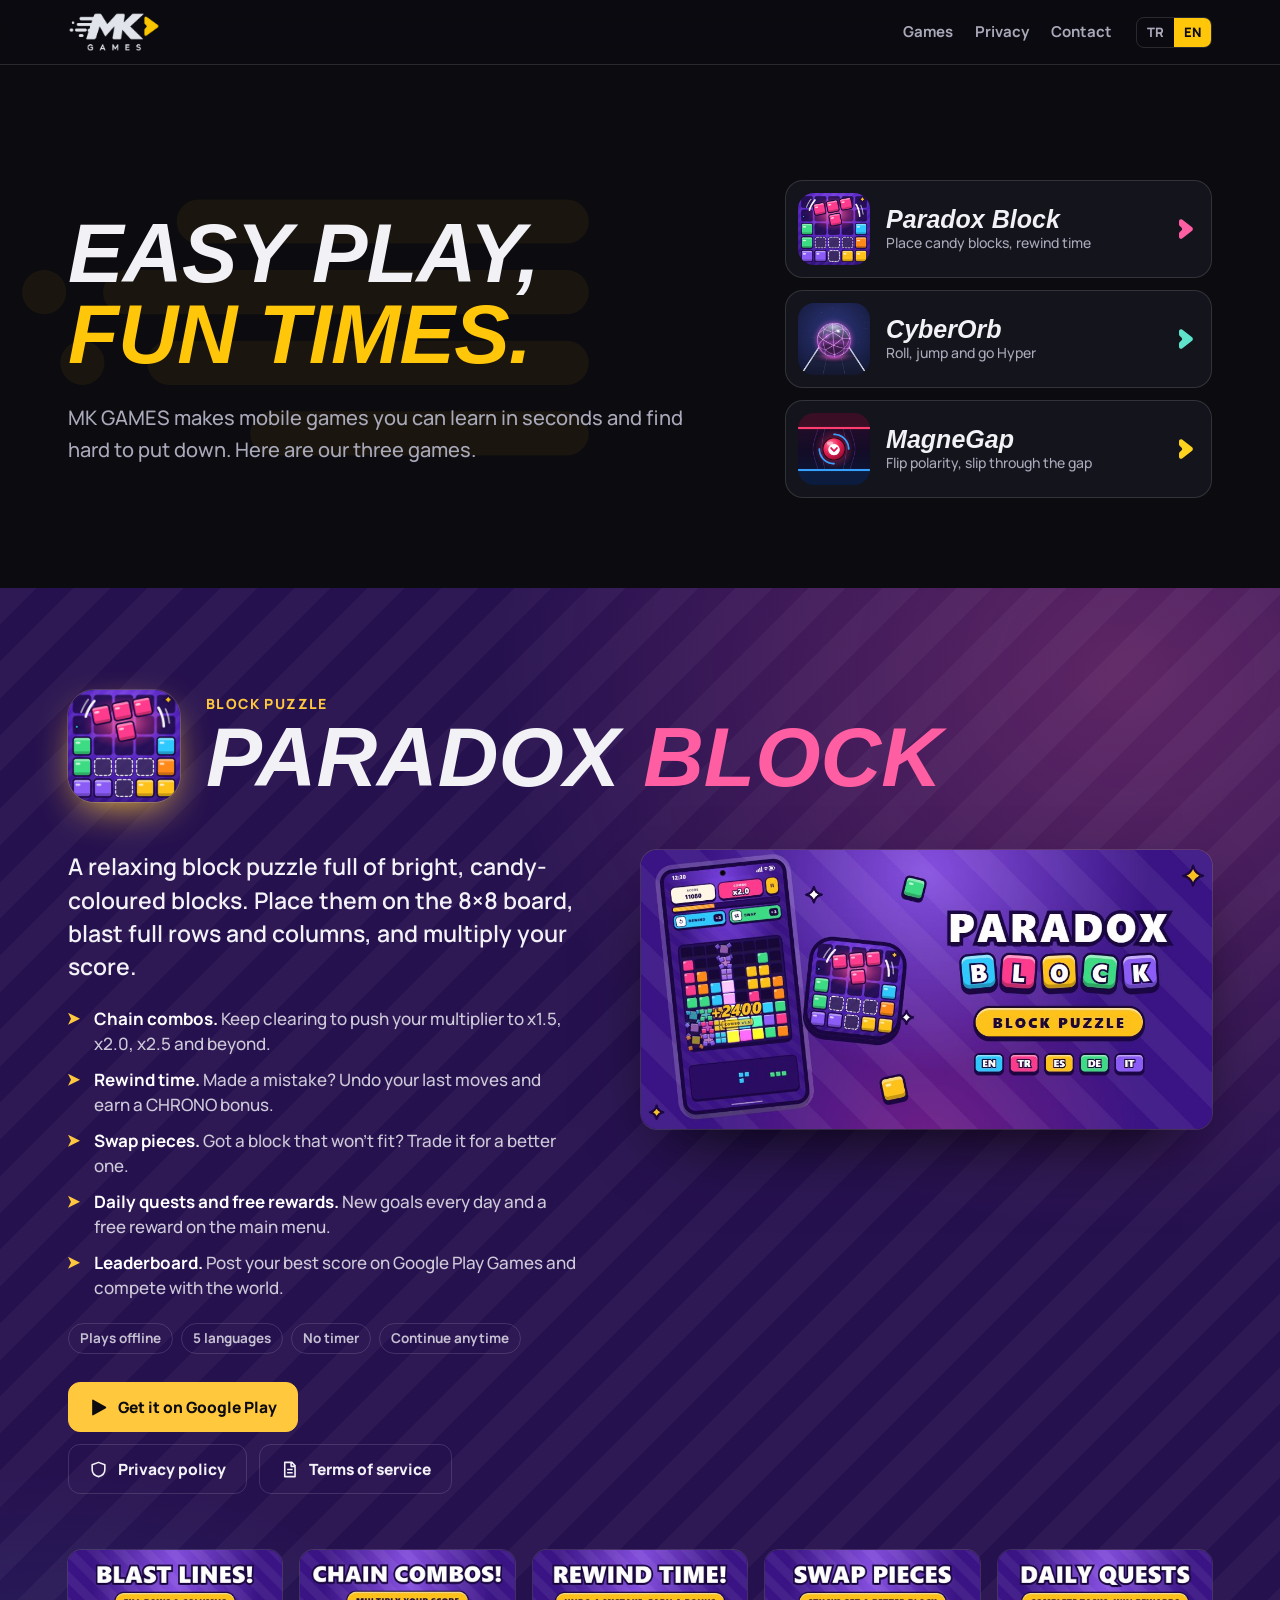
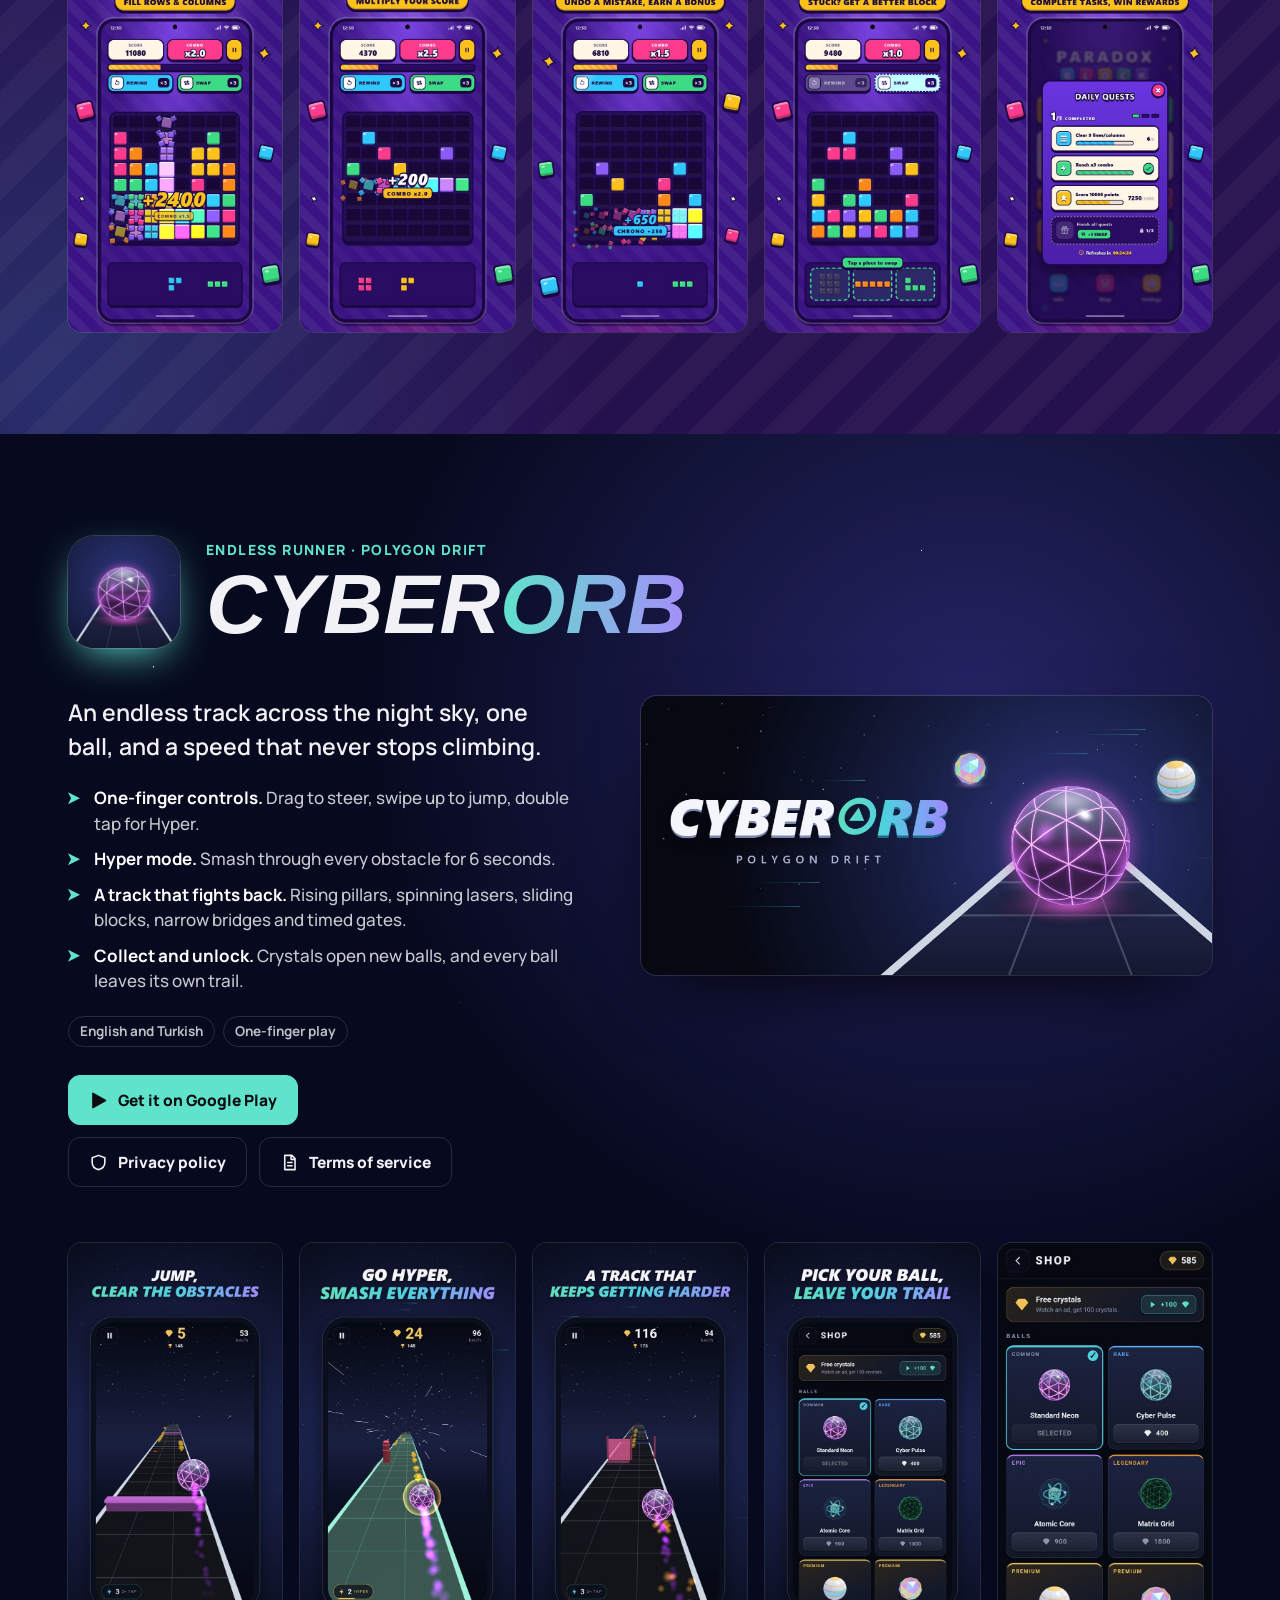
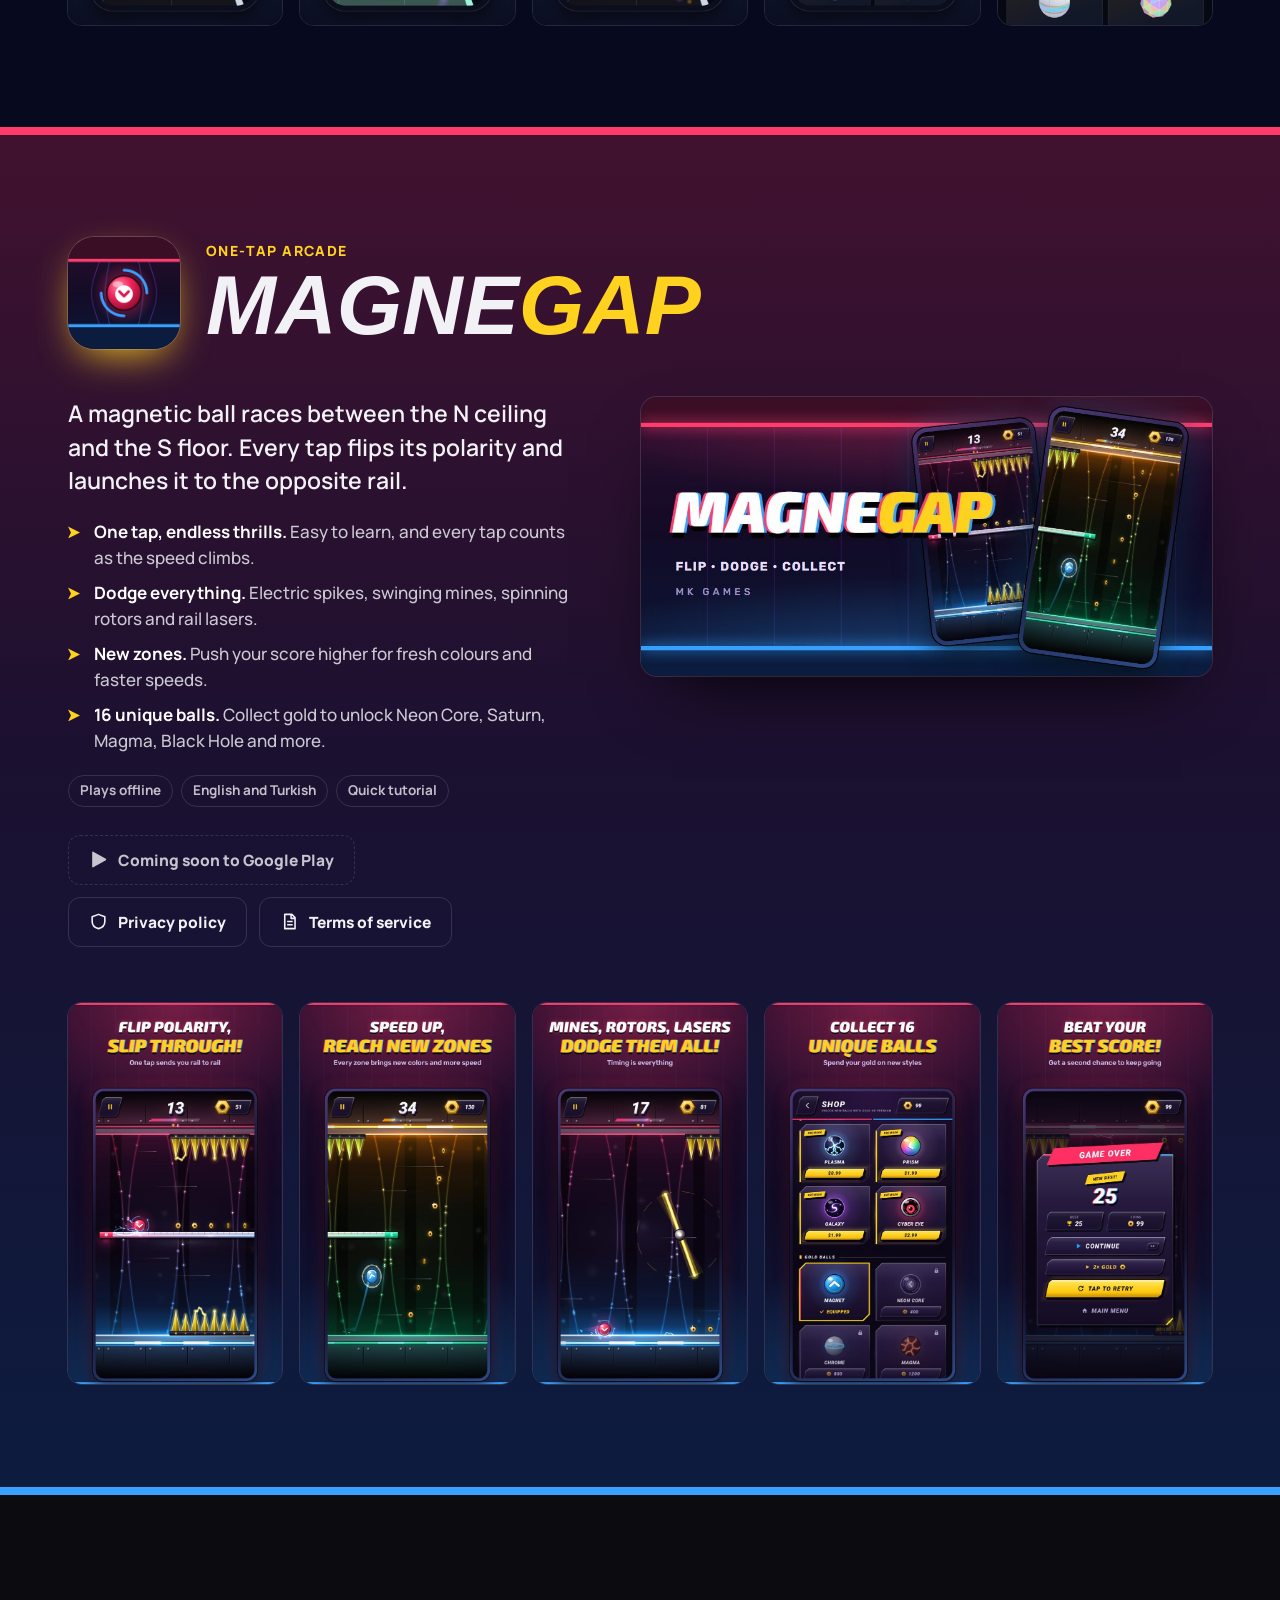
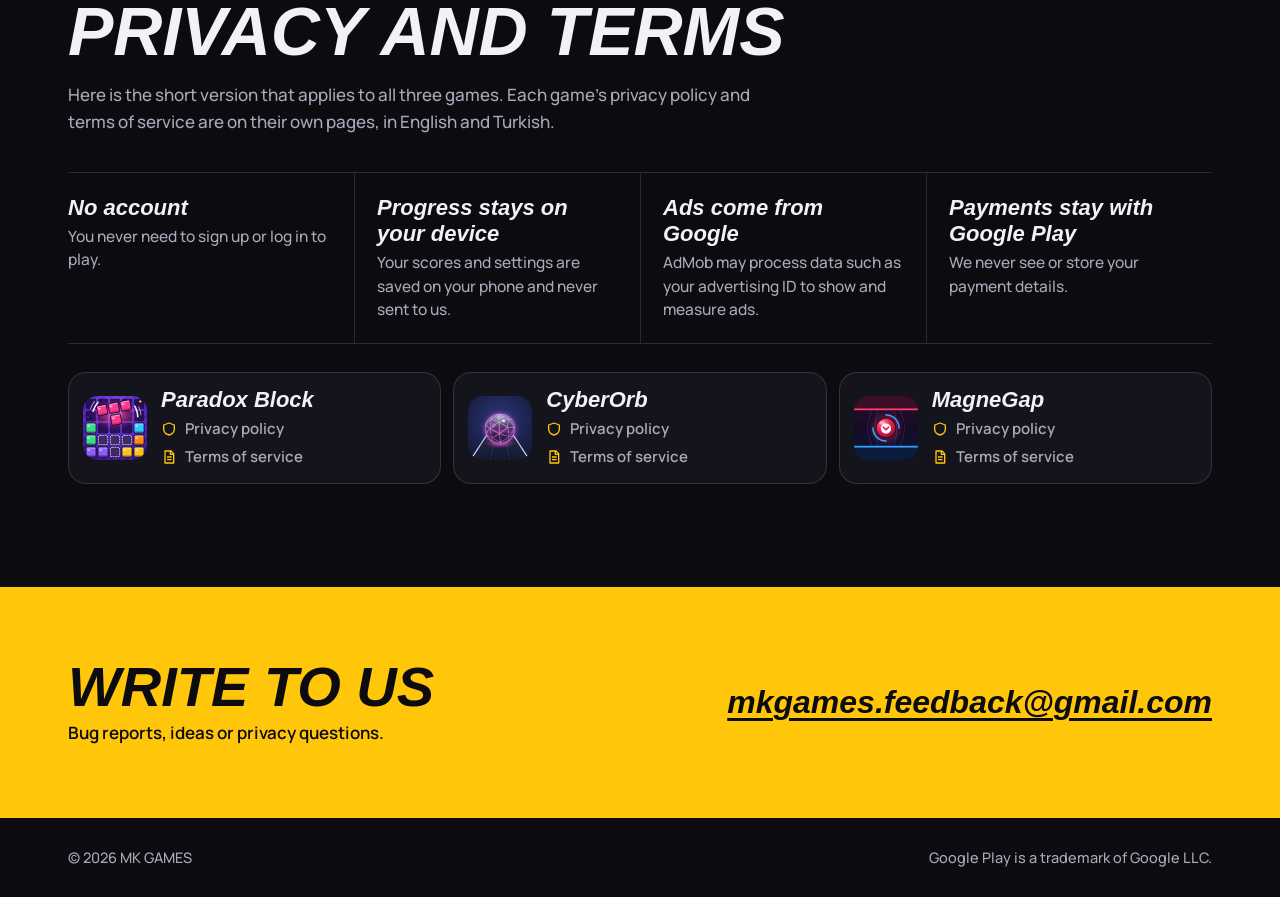
==== commit 29bc8d27: "Keep the terms button next to the privacy button Co-Authored-By: Claude Opus 5.5 <noreply@anthropic." ====
--- a/index.html
+++ b/index.html
@@ -75,8 +75,10 @@
           </ul>
           <div class="cta">
           <a class="btn btn-play" href="https://play.google.com/store/apps/details?id=com.paradoxblock.app" target="_blank" rel="noopener"><svg viewBox="0 0 24 24" aria-hidden="true"><path fill="currentColor" d="M4 2.900v18.200c0 .7.8 1.200 1.400.8l15.900-9.100c.6-.4.6-1.200 0-1.600L5.400 2.100C4.800 1.700 4 2.200 4 2.900z"/></svg><span data-tr="Google Play’den indir">Get it on Google Play</span></a>
-          <a class="btn" href="privacy/paradox-block.html"><svg viewBox="0 0 24 24" aria-hidden="true"><path fill="none" stroke="currentColor" stroke-width="2" stroke-linejoin="round" d="M12 3l8 3v6c0 4.500-3.200 7.800-8 9-4.800-1.200-8-4.500-8-9V6z"/></svg><span data-tr="Gizlilik politikası">Privacy policy</span></a>
-          <a class="btn" href="terms/paradox-block.html"><svg viewBox="0 0 24 24" aria-hidden="true"><path fill="none" stroke="currentColor" stroke-width="2" stroke-linejoin="round" d="M6 3h9l4 4v14H6zM14 3v5h5M9 12h7M9 16h7"/></svg><span data-tr="Hizmet şartları">Terms of service</span></a>
+          <div class="cta-pair">
+            <a class="btn" href="privacy/paradox-block.html"><svg viewBox="0 0 24 24" aria-hidden="true"><path fill="none" stroke="currentColor" stroke-width="2" stroke-linejoin="round" d="M12 3l8 3v6c0 4.500-3.200 7.800-8 9-4.800-1.200-8-4.500-8-9V6z"/></svg><span data-tr="Gizlilik politikası">Privacy policy</span></a>
+            <a class="btn" href="terms/paradox-block.html"><svg viewBox="0 0 24 24" aria-hidden="true"><path fill="none" stroke="currentColor" stroke-width="2" stroke-linejoin="round" d="M6 3h9l4 4v14H6zM14 3v5h5M9 12h7M9 16h7"/></svg><span data-tr="Hizmet şartları">Terms of service</span></a>
+          </div>
           </div>
         </div>
         <img class="poster" src="assets/paradox-block/en/feature.jpg" data-lang-src="assets/paradox-block/{lang}/feature.jpg" width="1024" height="500" loading="lazy" decoding="async" alt="Paradox Block banner" data-tr-alt="Paradox Block tanıtım görseli">
@@ -115,8 +117,10 @@
           </ul>
           <div class="cta">
           <a class="btn btn-play" href="https://play.google.com/store/apps/details?id=com.cyberorb.polygondrift" target="_blank" rel="noopener"><svg viewBox="0 0 24 24" aria-hidden="true"><path fill="currentColor" d="M4 2.900v18.200c0 .7.8 1.200 1.400.8l15.900-9.100c.6-.4.6-1.200 0-1.600L5.400 2.100C4.800 1.700 4 2.200 4 2.900z"/></svg><span data-tr="Google Play’den indir">Get it on Google Play</span></a>
-          <a class="btn" href="privacy/cyberorb.html"><svg viewBox="0 0 24 24" aria-hidden="true"><path fill="none" stroke="currentColor" stroke-width="2" stroke-linejoin="round" d="M12 3l8 3v6c0 4.500-3.200 7.800-8 9-4.800-1.200-8-4.500-8-9V6z"/></svg><span data-tr="Gizlilik politikası">Privacy policy</span></a>
-          <a class="btn" href="terms/cyberorb.html"><svg viewBox="0 0 24 24" aria-hidden="true"><path fill="none" stroke="currentColor" stroke-width="2" stroke-linejoin="round" d="M6 3h9l4 4v14H6zM14 3v5h5M9 12h7M9 16h7"/></svg><span data-tr="Hizmet şartları">Terms of service</span></a>
+          <div class="cta-pair">
+            <a class="btn" href="privacy/cyberorb.html"><svg viewBox="0 0 24 24" aria-hidden="true"><path fill="none" stroke="currentColor" stroke-width="2" stroke-linejoin="round" d="M12 3l8 3v6c0 4.500-3.200 7.800-8 9-4.800-1.200-8-4.500-8-9V6z"/></svg><span data-tr="Gizlilik politikası">Privacy policy</span></a>
+            <a class="btn" href="terms/cyberorb.html"><svg viewBox="0 0 24 24" aria-hidden="true"><path fill="none" stroke="currentColor" stroke-width="2" stroke-linejoin="round" d="M6 3h9l4 4v14H6zM14 3v5h5M9 12h7M9 16h7"/></svg><span data-tr="Hizmet şartları">Terms of service</span></a>
+          </div>
           </div>
         </div>
         <img class="poster" src="assets/cyberorb/feature.jpg" width="1024" height="500" loading="lazy" decoding="async" alt="CyberOrb banner" data-tr-alt="CyberOrb tanıtım görseli">
@@ -157,8 +161,10 @@
           <div class="cta">
           <!-- Google Play'de yayınlanınca bu span yerine Paradox Block'taki gibi şu linki koy: https://play.google.com/store/apps/details?id=com.mkgames.magnegap -->
           <span class="btn btn-soon"><svg viewBox="0 0 24 24" aria-hidden="true"><path fill="currentColor" d="M4 2.900v18.200c0 .7.8 1.200 1.400.8l15.900-9.100c.6-.4.6-1.200 0-1.600L5.400 2.100C4.800 1.700 4 2.200 4 2.900z"/></svg><span data-tr="Yakında Google Play’de">Coming soon to Google Play</span></span>
-          <a class="btn" href="privacy/magnegap.html"><svg viewBox="0 0 24 24" aria-hidden="true"><path fill="none" stroke="currentColor" stroke-width="2" stroke-linejoin="round" d="M12 3l8 3v6c0 4.500-3.200 7.800-8 9-4.800-1.200-8-4.500-8-9V6z"/></svg><span data-tr="Gizlilik politikası">Privacy policy</span></a>
-          <a class="btn" href="terms/magnegap.html"><svg viewBox="0 0 24 24" aria-hidden="true"><path fill="none" stroke="currentColor" stroke-width="2" stroke-linejoin="round" d="M6 3h9l4 4v14H6zM14 3v5h5M9 12h7M9 16h7"/></svg><span data-tr="Hizmet şartları">Terms of service</span></a>
+          <div class="cta-pair">
+            <a class="btn" href="privacy/magnegap.html"><svg viewBox="0 0 24 24" aria-hidden="true"><path fill="none" stroke="currentColor" stroke-width="2" stroke-linejoin="round" d="M12 3l8 3v6c0 4.500-3.200 7.800-8 9-4.800-1.200-8-4.500-8-9V6z"/></svg><span data-tr="Gizlilik politikası">Privacy policy</span></a>
+            <a class="btn" href="terms/magnegap.html"><svg viewBox="0 0 24 24" aria-hidden="true"><path fill="none" stroke="currentColor" stroke-width="2" stroke-linejoin="round" d="M6 3h9l4 4v14H6zM14 3v5h5M9 12h7M9 16h7"/></svg><span data-tr="Hizmet şartları">Terms of service</span></a>
+          </div>
           </div>
         </div>
         <img class="poster" src="assets/magnegap/en/feature.jpg" data-lang-src="assets/magnegap/{lang}/feature.jpg" width="1024" height="500" loading="lazy" decoding="async" alt="MagneGap banner" data-tr-alt="MagneGap tanıtım görseli">
--- a/assets/style.css
+++ b/assets/style.css
@@ -74,6 +74,7 @@
 .facts { display: flex; flex-wrap: wrap; gap: 8px; margin-top: 22px; }
 .facts li { padding: 4px 11px; border: 1px solid var(--line); border-radius: 99px; font-size: 13.5px; font-weight: 700; color: rgba(241, 241, 246, .78); }
 .cta { display: flex; flex-wrap: wrap; gap: 12px; margin-top: 28px; }
+.cta-pair { display: flex; flex-wrap: wrap; gap: 12px; }
 .btn { display: inline-flex; align-items: center; gap: 10px; min-height: 50px; padding: 10px 20px; border: 1px solid var(--line); border-radius: 12px; font-weight: 800; font-size: 15.5px; line-height: 1.2; text-decoration: none; transition: transform .15s, background-color .15s, border-color .15s; }
 .btn svg { flex: none; width: 19px; height: 19px; }
 a.btn:hover { transform: translateY(-2px); border-color: rgba(255, 255, 255, .5); }
@@ -169,7 +170,7 @@
   .promises { grid-template-columns: minmax(0, 1fr); }
   .promises li, .promises li + li, .promises li:nth-child(even) { padding: 16px 0; border-left: 0; }
   .promises li + li { border-top: 1px solid var(--line); }
-  .btn { width: 100%; justify-content: center; }
+  .btn, .cta-pair { width: 100%; justify-content: center; }
 }
 @media (prefers-reduced-motion: reduce) {
   html { scroll-behavior: auto; }
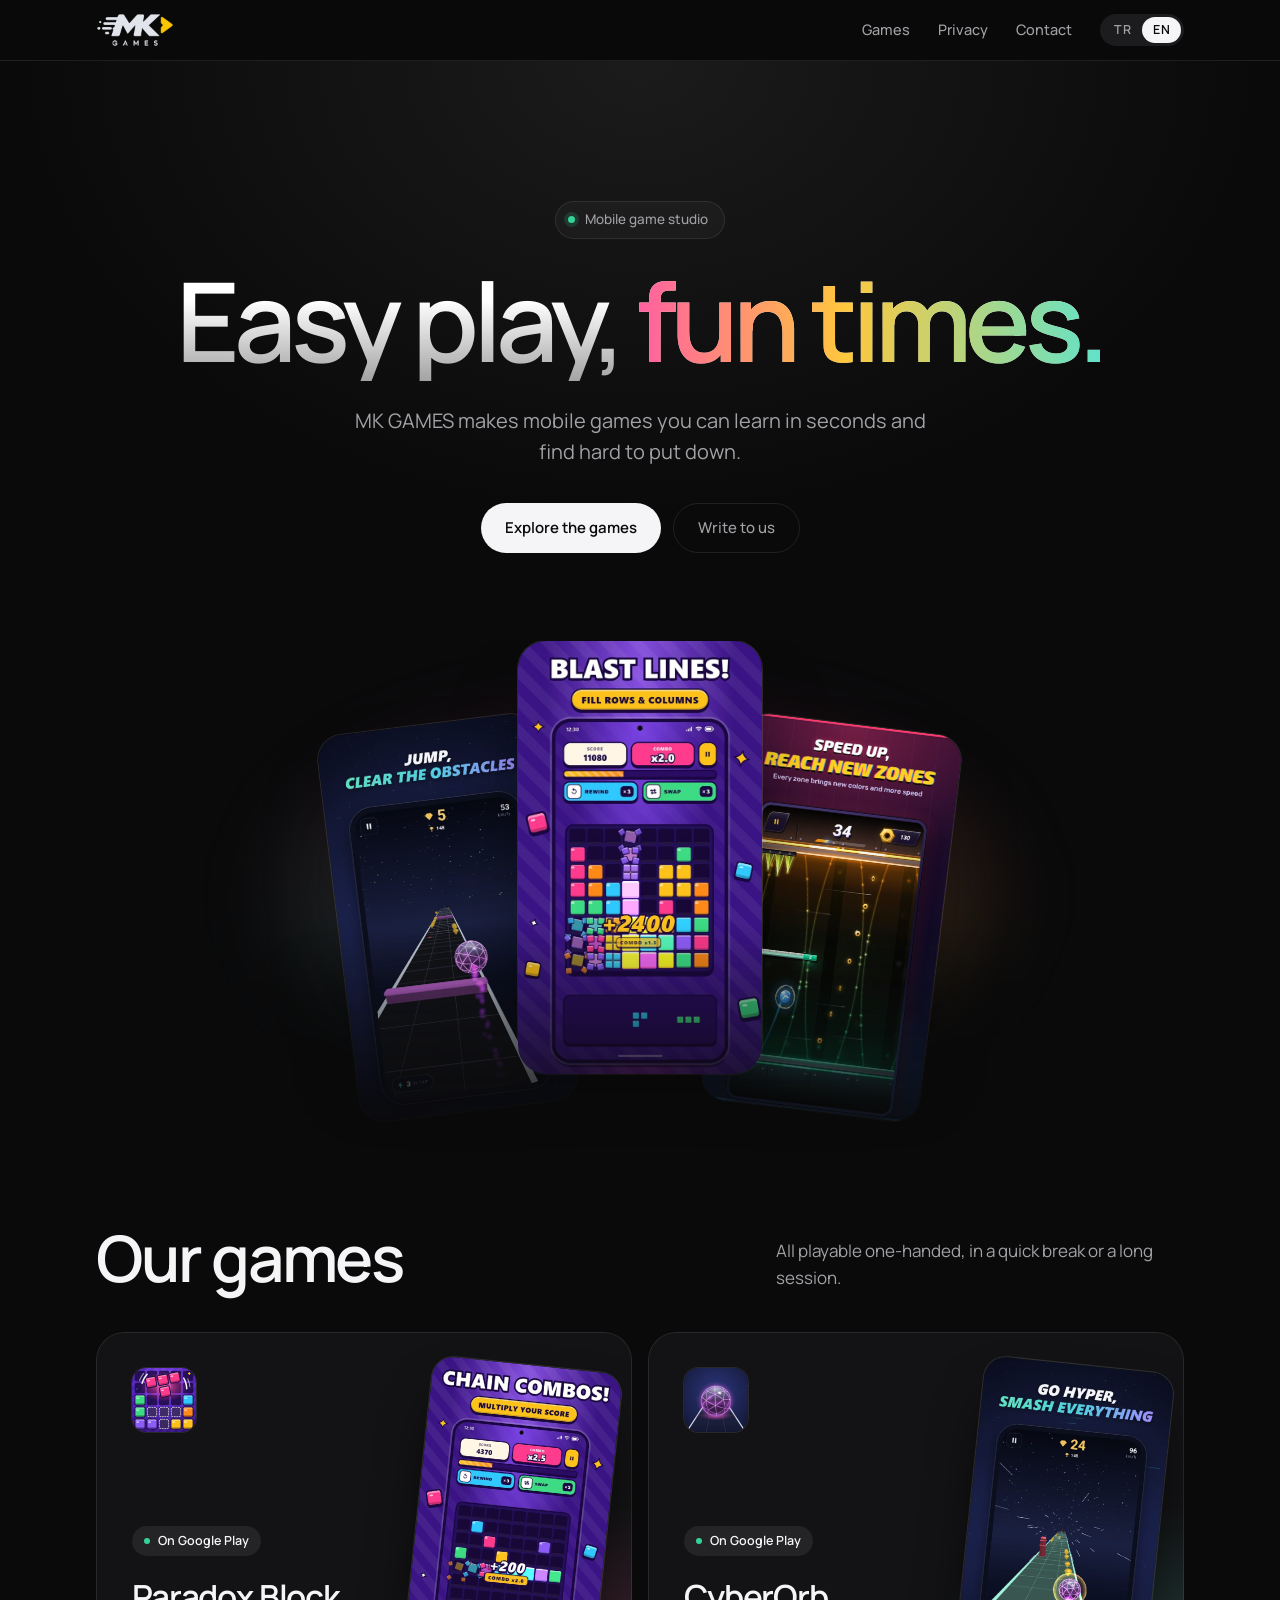
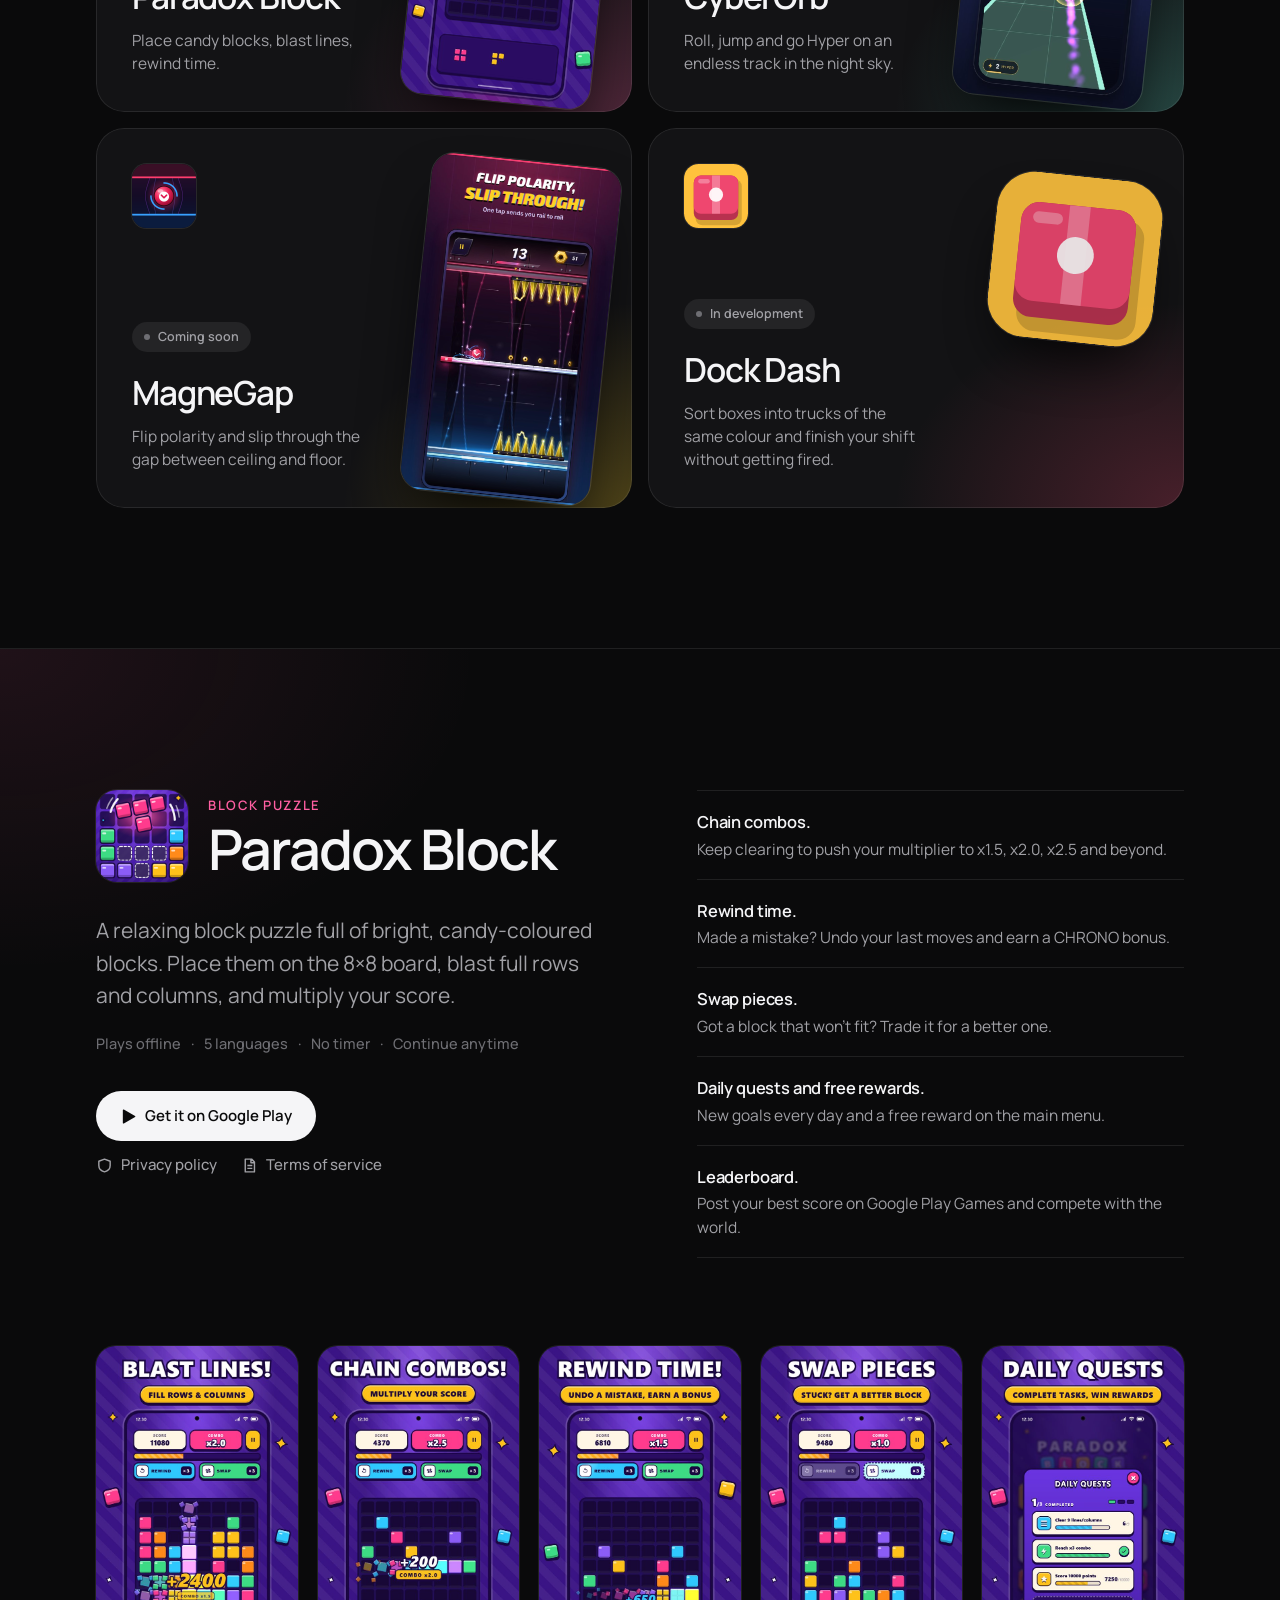
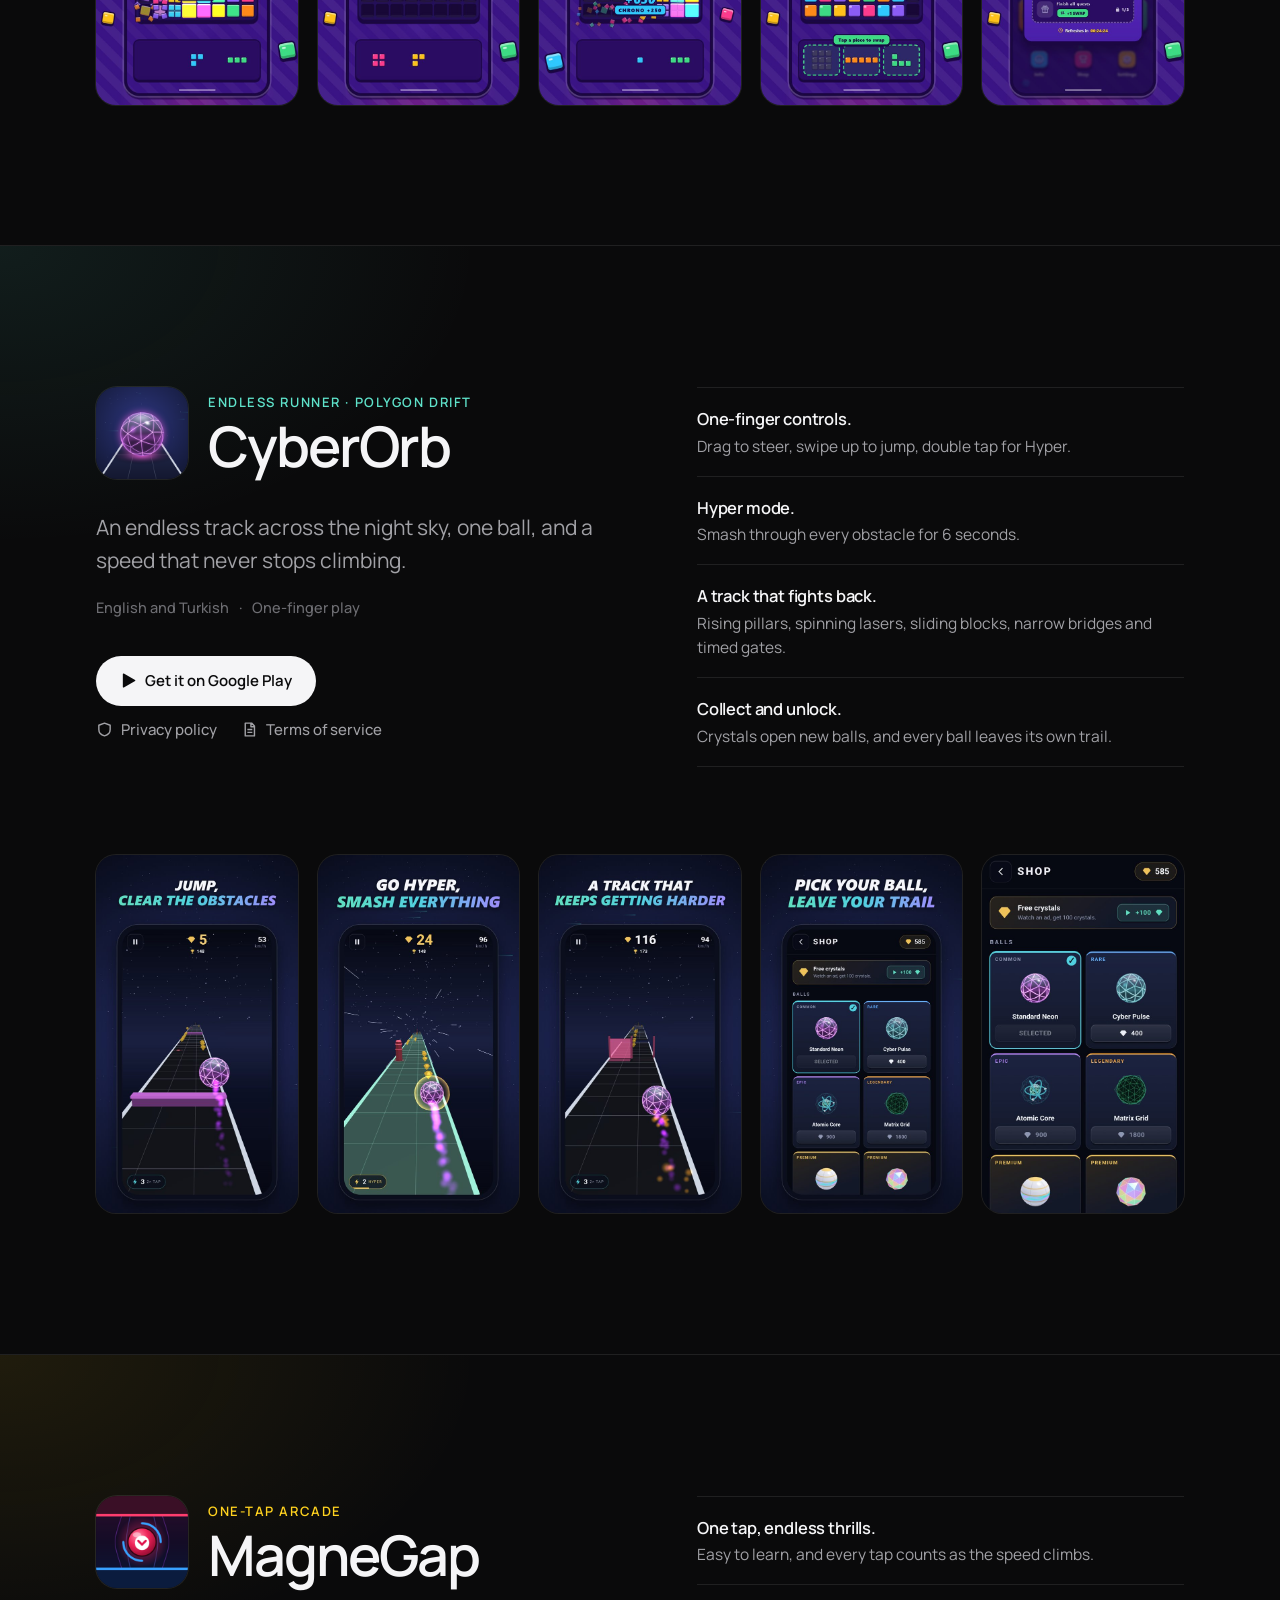
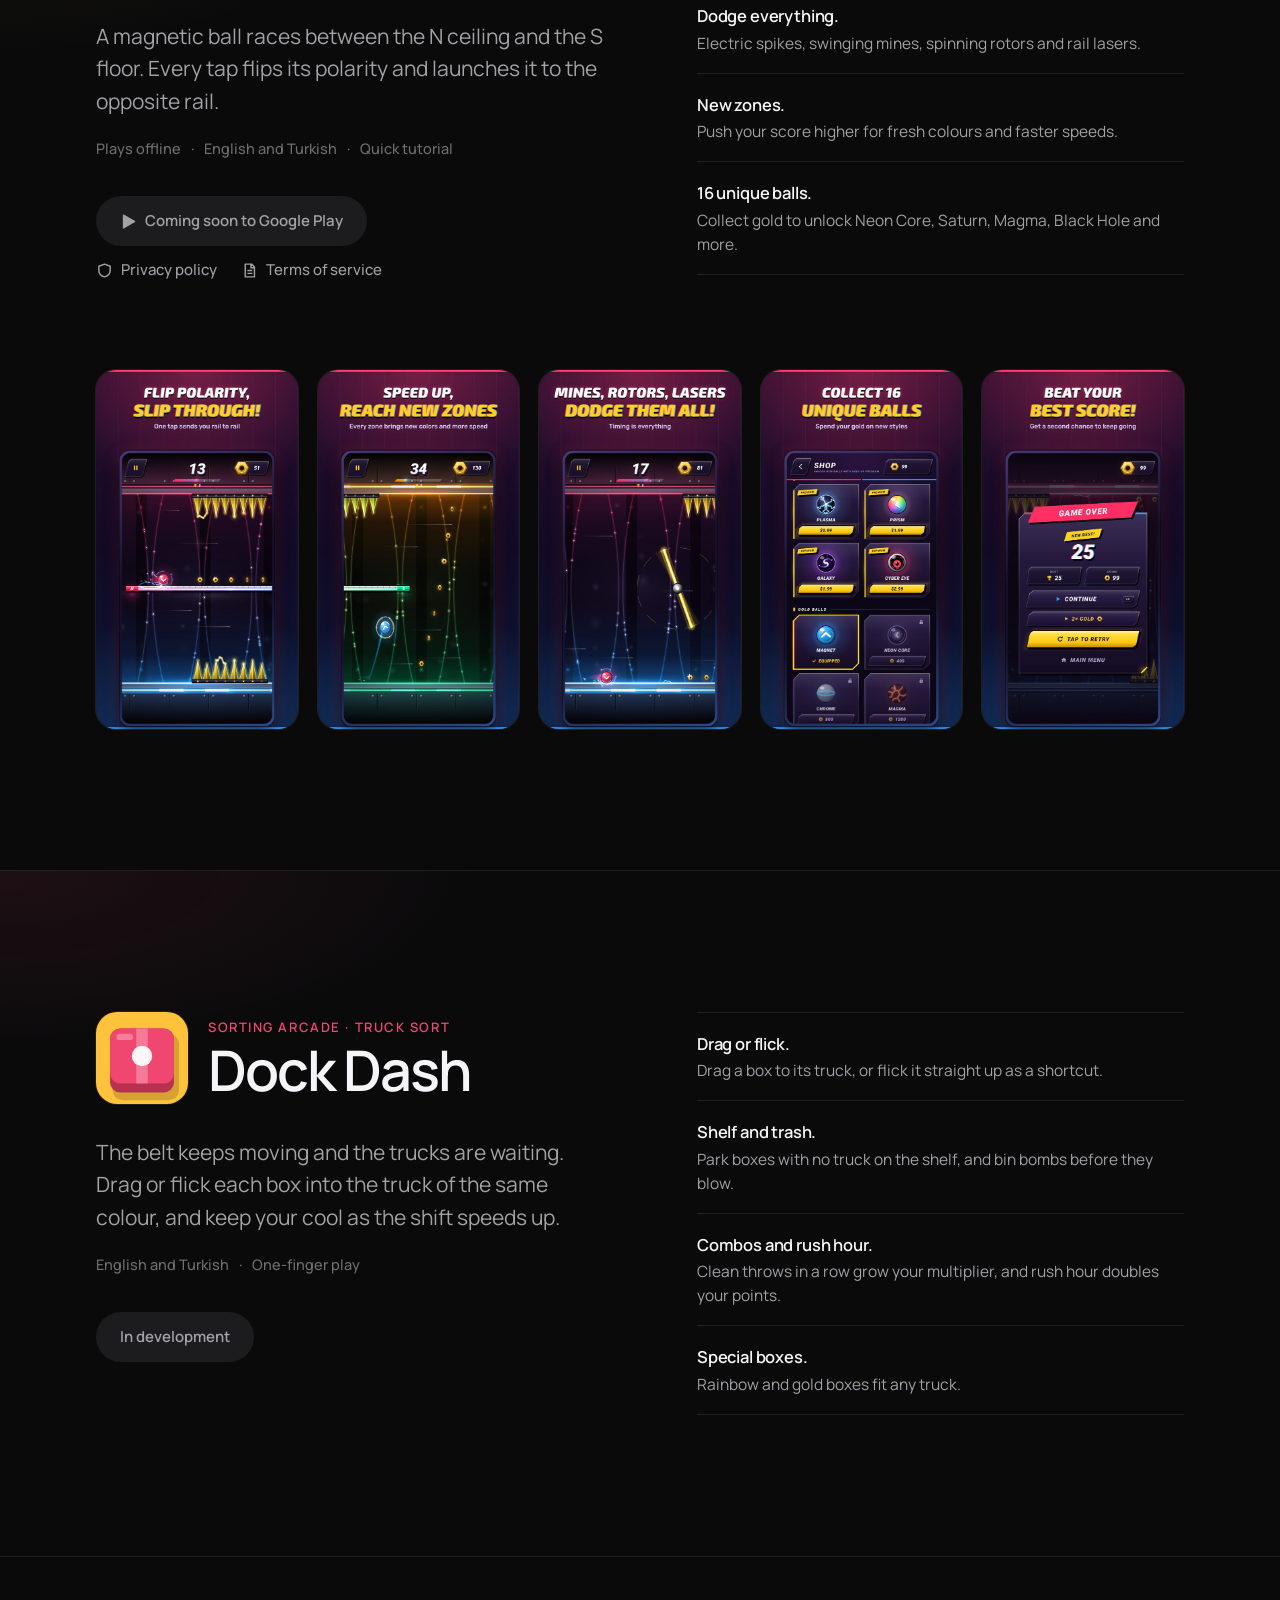
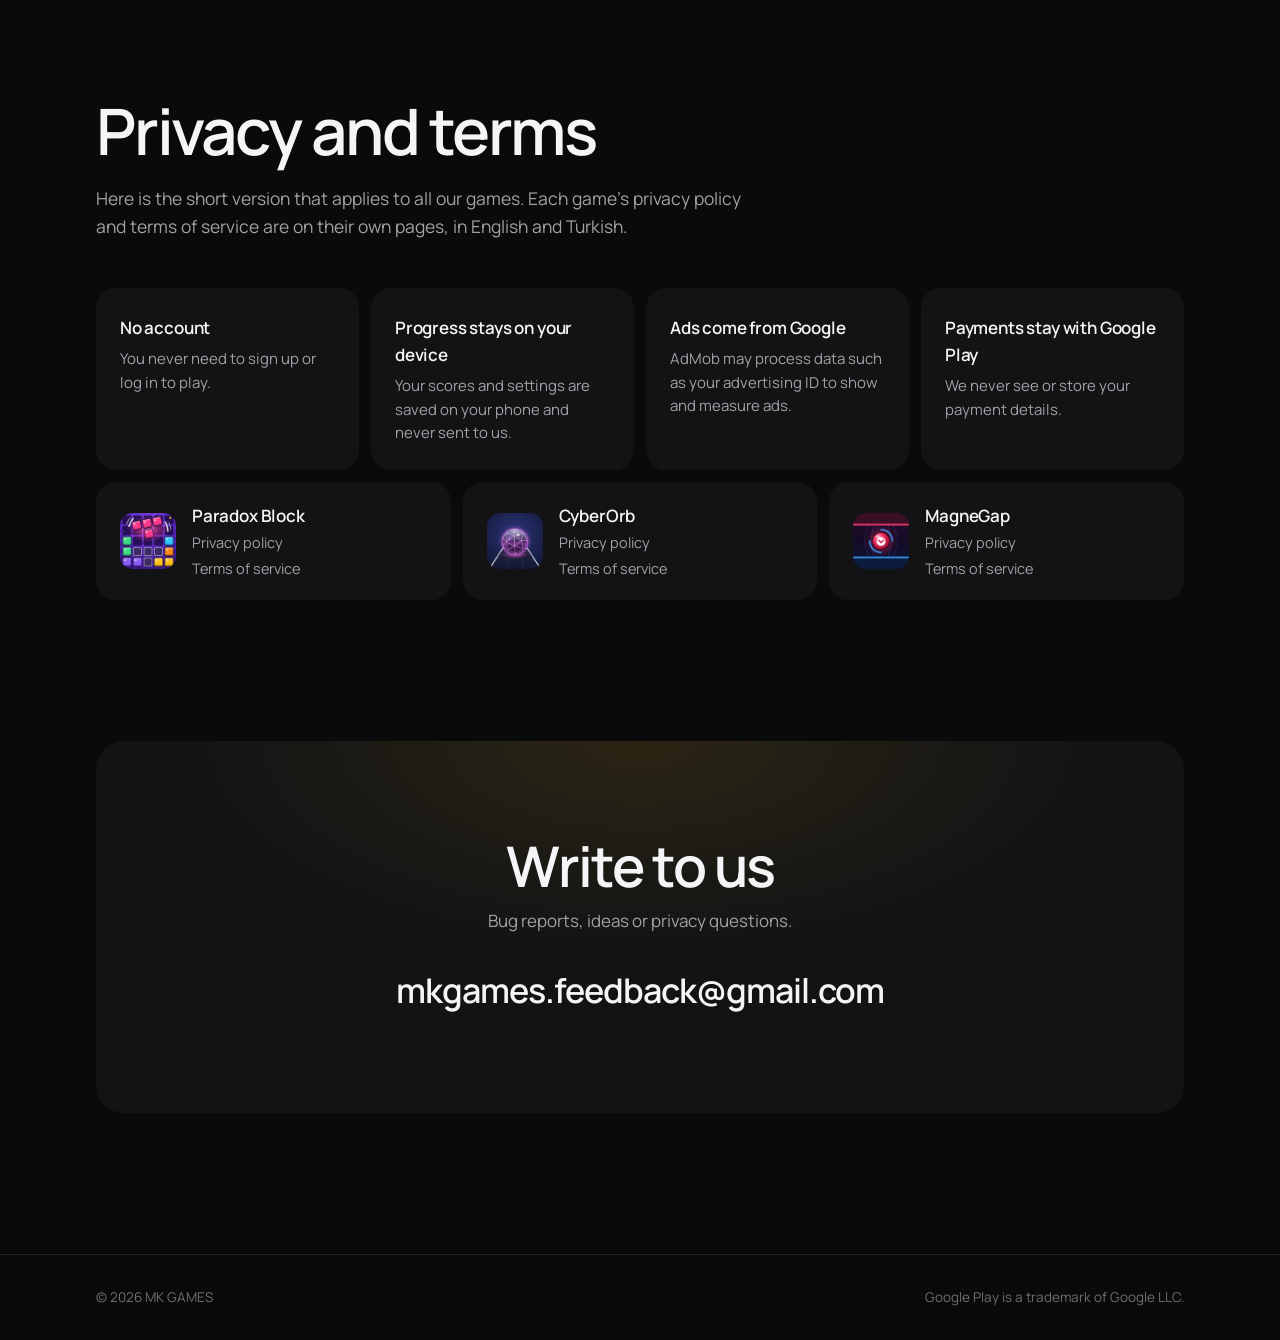
==== commit 6e056f4b: "Redesign the site and add Dock Dash A quieter dark look with one typeface, a screenshot showcase in " ====
--- a/index.html
+++ b/index.html
@@ -10,9 +10,9 @@
 <meta property="og:type" content="website">
 <meta property="og:url" content="https://mkgamesofficial.github.io/">
 <meta property="og:image" content="https://mkgamesofficial.github.io/assets/paradox-block/en/feature.jpg">
-<meta name="theme-color" content="#0b0b10">
+<meta name="theme-color" content="#0a0a0b">
 <link rel="icon" href="assets/favicon.svg" type="image/svg+xml">
-<link rel="preload" href="assets/fonts/saira.woff2" as="font" type="font/woff2" crossorigin>
+<link rel="preload" href="assets/fonts/manrope.woff2" as="font" type="font/woff2" crossorigin>
 <link rel="stylesheet" href="assets/style.css">
 </head>
 <body data-title-tr="MK GAMES: Mobil oyunlar">
@@ -34,39 +34,81 @@
 
 <main id="top">
   <section class="hero">
-    <svg class="speed" viewBox="0 0 400 200" aria-hidden="true"><g fill="#ffc60a"><rect x="120" y="14" width="280" height="30" rx="15"/><rect x="70" y="62" width="330" height="30" rx="15"/><circle cx="30" cy="77" r="15"/><rect x="100" y="110" width="300" height="30" rx="15"/><circle cx="56" cy="125" r="15"/><rect x="170" y="158" width="230" height="30" rx="15"/></g></svg>
-    <div class="wrap">
-      <div>
-        <h1 data-tr="Kolay oyna, <em>iyi eğlen.</em>">Easy play, <em>fun times.</em></h1>
-        <p class="hero-text" data-tr="MK GAMES, saniyeler içinde öğrenilen ve bırakması zor mobil oyunlar yapıyor. Üç oyunumuzu aşağıda bulabilirsin.">MK GAMES makes mobile games you can learn in seconds and find hard to put down. Here are our three games.</p>
-      </div>
-      <div class="picks" id="games">
-        <a class="pick" style="--pick:#ff5fa2" href="#paradox-block"><img src="assets/paradox-block/icon.png" width="256" height="256" alt=""><span><b>Paradox Block</b><small data-tr="Şeker blokları yerleştir, zamanı geri sar">Place candy blocks, rewind time</small></span><svg viewBox="0 0 14 20" aria-hidden="true"><path fill="currentColor" d="M0 2.200C0 .6 1.800-.4 3.100.5l10 7.800c1 .8 1 2.600 0 3.400l-10 7.800C1.800 20.400 0 19.400 0 17.800v-3.300c0-.6.3-1.200.8-1.600l1.600-1.300c1-.8 1-2.400 0-3.200L.8 7.100C.3 6.700 0 6.100 0 5.500z"/></svg></a>
-        <a class="pick" style="--pick:#5fe3cb" href="#cyberorb"><img src="assets/cyberorb/icon.png" width="256" height="256" alt=""><span><b>CyberOrb</b><small data-tr="Topu sür, zıpla, Hiper’e geç">Roll, jump and go Hyper</small></span><svg viewBox="0 0 14 20" aria-hidden="true"><path fill="currentColor" d="M0 2.200C0 .6 1.800-.4 3.100.5l10 7.800c1 .8 1 2.600 0 3.400l-10 7.800C1.800 20.400 0 19.400 0 17.800v-3.300c0-.6.3-1.200.8-1.600l1.600-1.300c1-.8 1-2.400 0-3.200L.8 7.100C.3 6.700 0 6.100 0 5.500z"/></svg></a>
-        <a class="pick" style="--pick:#ffd21f" href="#magnegap"><img src="assets/magnegap/icon.png" width="256" height="256" alt=""><span><b>MagneGap</b><small data-tr="Kutbu çevir, boşluktan geç">Flip polarity, slip through the gap</small></span><svg viewBox="0 0 14 20" aria-hidden="true"><path fill="currentColor" d="M0 2.200C0 .6 1.800-.4 3.100.5l10 7.800c1 .8 1 2.600 0 3.400l-10 7.800C1.800 20.400 0 19.400 0 17.800v-3.300c0-.6.3-1.200.8-1.600l1.600-1.300c1-.8 1-2.400 0-3.200L.8 7.100C.3 6.700 0 6.100 0 5.500z"/></svg></a>
-      </div>
-    </div>
-  </section>
-
-  <section class="game t-paradox" id="paradox-block" aria-labelledby="paradox-block-title">
-    <div class="wrap">
-      <header class="game-head">
-        <img src="assets/paradox-block/icon.png" width="256" height="256" loading="lazy" alt="Paradox Block icon" data-tr-alt="Paradox Block simgesi">
+    <div class="wrap">
+      <p class="pill"><span class="dot"></span><span data-tr="Mobil oyun stüdyosu">Mobile game studio</span></p>
+      <h1 data-tr="Kolay oyna, <em>iyi eğlen.</em>">Easy play, <em>fun times.</em></h1>
+      <p class="hero-text" data-tr="MK GAMES, saniyeler içinde öğrenilen ve bırakması zor mobil oyunlar yapıyor.">MK GAMES makes mobile games you can learn in seconds and find hard to put down.</p>
+      <div class="hero-cta">
+        <a class="btn btn-play" href="#games" data-tr="Oyunları keşfet">Explore the games</a>
+        <a class="btn btn-ghost" href="#contact" data-tr="Bize yaz">Write to us</a>
+      </div>
+    </div>
+    <div class="showcase" aria-hidden="true">
+      <img class="ph ph-l" src="assets/cyberorb/en/1.jpg" data-lang-src="assets/cyberorb/{lang}/1.jpg" width="600" height="1067" alt="">
+      <img class="ph ph-c" src="assets/paradox-block/en/1.jpg" data-lang-src="assets/paradox-block/{lang}/1.jpg" width="600" height="1067" alt="">
+      <img class="ph ph-r" src="assets/magnegap/en/2.jpg" data-lang-src="assets/magnegap/{lang}/2.jpg" width="600" height="1067" alt="">
+    </div>
+  </section>
+
+  <section class="lineup" id="games" aria-labelledby="games-title">
+    <div class="wrap">
+      <div class="sec-head">
+        <h2 id="games-title" data-tr="Oyunlarımız">Our games</h2>
+        <p data-tr="Hepsi tek elle, kısa molalarda ya da uzun oturuşlarda oynanır.">All playable one-handed, in a quick break or a long session.</p>
+      </div>
+      <div class="cards">
+        <a class="card" href="#paradox-block" style="--accent:#ff5fa2">
+          <img class="card-icon" src="assets/paradox-block/icon.png" width="256" height="256" alt="">
+          <img class="card-shot" src="assets/paradox-block/en/2.jpg" data-lang-src="assets/paradox-block/{lang}/2.jpg" width="600" height="1067" loading="lazy" alt="">
+          <div class="card-text">
+            <span class="badge live" data-tr="Google Play’de">On Google Play</span>
+            <h3>Paradox Block</h3>
+            <p data-tr="Şeker blokları yerleştir, satırları patlat, zamanı geri sar.">Place candy blocks, blast lines, rewind time.</p>
+          </div>
+        </a>
+        <a class="card" href="#cyberorb" style="--accent:#5fe3cb">
+          <img class="card-icon" src="assets/cyberorb/icon.png" width="256" height="256" alt="">
+          <img class="card-shot" src="assets/cyberorb/en/2.jpg" data-lang-src="assets/cyberorb/{lang}/2.jpg" width="600" height="1067" loading="lazy" alt="">
+          <div class="card-text">
+            <span class="badge live" data-tr="Google Play’de">On Google Play</span>
+            <h3>CyberOrb</h3>
+            <p data-tr="Gece göğündeki sonsuz pistte topu sür, zıpla, Hiper’e geç.">Roll, jump and go Hyper on an endless track in the night sky.</p>
+          </div>
+        </a>
+        <a class="card" href="#magnegap" style="--accent:#ffd21f">
+          <img class="card-icon" src="assets/magnegap/icon.png" width="256" height="256" alt="">
+          <img class="card-shot" src="assets/magnegap/en/1.jpg" data-lang-src="assets/magnegap/{lang}/1.jpg" width="600" height="1067" loading="lazy" alt="">
+          <div class="card-text">
+            <span class="badge" data-tr="Yakında">Coming soon</span>
+            <h3>MagneGap</h3>
+            <p data-tr="Kutbu çevir, tavanla taban arasındaki boşluktan geç.">Flip polarity and slip through the gap between ceiling and floor.</p>
+          </div>
+        </a>
+        <a class="card" href="#dock-dash" style="--accent:#ef476f">
+          <img class="card-icon" src="assets/dock-dash/icon.svg" width="256" height="256" alt="">
+          <img class="card-art" src="assets/dock-dash/icon.svg" width="256" height="256" alt="">
+          <div class="card-text">
+            <span class="badge" data-tr="Geliştiriliyor">In development</span>
+            <h3>Dock Dash</h3>
+            <p data-tr="Kutuları aynı renk kamyona at, vardiyayı kovulmadan bitir.">Sort boxes into trucks of the same colour and finish your shift without getting fired.</p>
+          </div>
+        </a>
+      </div>
+    </div>
+  </section>
+
+  <section class="game" id="paradox-block" style="--accent:#ff5fa2" aria-labelledby="paradox-block-title">
+    <div class="wrap">
+      <div class="game-top">
         <div>
-          <div class="kicker" data-tr="Blok bulmaca">Block puzzle</div>
-          <h2 id="paradox-block-title">Paradox <span>Block</span></h2>
-        </div>
-      </header>
-      <div class="game-body">
-        <div>
+          <div class="game-id">
+            <img src="assets/paradox-block/icon.png" width="256" height="256" loading="lazy" alt="Paradox Block icon" data-tr-alt="Paradox Block simgesi">
+            <div>
+              <p class="kicker" data-tr="Blok bulmaca">Block puzzle</p>
+              <h2 id="paradox-block-title">Paradox Block</h2>
+            </div>
+          </div>
           <p class="lead" data-tr="Rengarenk şeker bloklarıyla rahatlatıcı bir blok bulmaca. Blokları 8×8 tahtaya yerleştir, dolan satır ve sütunları patlat, puanını katla.">A relaxing block puzzle full of bright, candy-coloured blocks. Place them on the 8×8 board, blast full rows and columns, and multiply your score.</p>
-          <ul class="features">
-            <li data-tr="&lt;b&gt;Kombo zinciri.&lt;/b&gt; Art arda patlat, çarpanını x1.5, x2.0, x2.5 diye yükselt."><b>Chain combos.</b> Keep clearing to push your multiplier to x1.5, x2.0, x2.5 and beyond.</li>
-            <li data-tr="&lt;b&gt;Zamanı geri sar.&lt;/b&gt; Hata mı yaptın? Son hamlelerini geri al, CHRONO bonusu kazan."><b>Rewind time.</b> Made a mistake? Undo your last moves and earn a CHRONO bonus.</li>
-            <li data-tr="&lt;b&gt;Blok değiştir.&lt;/b&gt; Sığmayan blok mu geldi? Daha iyisiyle değiştir."><b>Swap pieces.</b> Got a block that won’t fit? Trade it for a better one.</li>
-            <li data-tr="&lt;b&gt;Günlük görevler ve ücretsiz ödüller.&lt;/b&gt; Her gün yeni görevler, ana menüde ücretsiz ödül."><b>Daily quests and free rewards.</b> New goals every day and a free reward on the main menu.</li>
-            <li data-tr="&lt;b&gt;Skor tablosu.&lt;/b&gt; Rekorunu Google Play Games’e gönder, dünyayla yarış."><b>Leaderboard.</b> Post your best score on Google Play Games and compete with the world.</li>
-          </ul>
           <ul class="facts">
             <li data-tr="İnternetsiz oynanır">Plays offline</li>
             <li data-tr="5 dil">5 languages</li>
@@ -74,14 +116,20 @@
             <li data-tr="Kaldığın yerden devam">Continue anytime</li>
           </ul>
           <div class="cta">
-          <a class="btn btn-play" href="https://play.google.com/store/apps/details?id=com.paradoxblock.app" target="_blank" rel="noopener"><svg viewBox="0 0 24 24" aria-hidden="true"><path fill="currentColor" d="M4 2.900v18.200c0 .7.8 1.200 1.400.8l15.900-9.100c.6-.4.6-1.200 0-1.600L5.400 2.100C4.800 1.700 4 2.200 4 2.900z"/></svg><span data-tr="Google Play’den indir">Get it on Google Play</span></a>
-          <div class="cta-pair">
-            <a class="btn" href="privacy/paradox-block.html"><svg viewBox="0 0 24 24" aria-hidden="true"><path fill="none" stroke="currentColor" stroke-width="2" stroke-linejoin="round" d="M12 3l8 3v6c0 4.500-3.200 7.800-8 9-4.800-1.200-8-4.500-8-9V6z"/></svg><span data-tr="Gizlilik politikası">Privacy policy</span></a>
-            <a class="btn" href="terms/paradox-block.html"><svg viewBox="0 0 24 24" aria-hidden="true"><path fill="none" stroke="currentColor" stroke-width="2" stroke-linejoin="round" d="M6 3h9l4 4v14H6zM14 3v5h5M9 12h7M9 16h7"/></svg><span data-tr="Hizmet şartları">Terms of service</span></a>
-          </div>
-          </div>
-        </div>
-        <img class="poster" src="assets/paradox-block/en/feature.jpg" data-lang-src="assets/paradox-block/{lang}/feature.jpg" width="1024" height="500" loading="lazy" decoding="async" alt="Paradox Block banner" data-tr-alt="Paradox Block tanıtım görseli">
+            <a class="btn btn-play" href="https://play.google.com/store/apps/details?id=com.paradoxblock.app" target="_blank" rel="noopener"><svg viewBox="0 0 24 24" aria-hidden="true"><path fill="currentColor" d="M4 2.900v18.200c0 .7.8 1.200 1.400.8l15.900-9.100c.6-.4.6-1.200 0-1.600L5.400 2.100C4.800 1.700 4 2.200 4 2.900z"/></svg><span data-tr="Google Play’den indir">Get it on Google Play</span></a>
+            <div class="cta-pair">
+              <a class="btn" href="privacy/paradox-block.html"><svg viewBox="0 0 24 24" aria-hidden="true"><path fill="none" stroke="currentColor" stroke-width="2" stroke-linejoin="round" d="M12 3l8 3v6c0 4.500-3.200 7.800-8 9-4.800-1.200-8-4.500-8-9V6z"/></svg><span data-tr="Gizlilik politikası">Privacy policy</span></a>
+              <a class="btn" href="terms/paradox-block.html"><svg viewBox="0 0 24 24" aria-hidden="true"><path fill="none" stroke="currentColor" stroke-width="2" stroke-linejoin="round" d="M6 3h9l4 4v14H6zM14 3v5h5M9 12h7M9 16h7"/></svg><span data-tr="Hizmet şartları">Terms of service</span></a>
+            </div>
+          </div>
+        </div>
+        <ul class="features">
+          <li data-tr="&lt;b&gt;Kombo zinciri.&lt;/b&gt; Art arda patlat, çarpanını x1.5, x2.0, x2.5 diye yükselt."><b>Chain combos.</b> Keep clearing to push your multiplier to x1.5, x2.0, x2.5 and beyond.</li>
+          <li data-tr="&lt;b&gt;Zamanı geri sar.&lt;/b&gt; Hata mı yaptın? Son hamlelerini geri al, CHRONO bonusu kazan."><b>Rewind time.</b> Made a mistake? Undo your last moves and earn a CHRONO bonus.</li>
+          <li data-tr="&lt;b&gt;Blok değiştir.&lt;/b&gt; Sığmayan blok mu geldi? Daha iyisiyle değiştir."><b>Swap pieces.</b> Got a block that won’t fit? Trade it for a better one.</li>
+          <li data-tr="&lt;b&gt;Günlük görevler ve ücretsiz ödüller.&lt;/b&gt; Her gün yeni görevler, ana menüde ücretsiz ödül."><b>Daily quests and free rewards.</b> New goals every day and a free reward on the main menu.</li>
+          <li data-tr="&lt;b&gt;Skor tablosu.&lt;/b&gt; Rekorunu Google Play Games’e gönder, dünyayla yarış."><b>Leaderboard.</b> Post your best score on Google Play Games and compete with the world.</li>
+        </ul>
       </div>
       <div class="shots">
         <button class="shot" type="button" data-tr-label="Satırları patlatıp büyük puan alma, büyüt" aria-label="Blasting lines for a big score, enlarge"><img src="assets/paradox-block/en/1.jpg" data-lang-src="assets/paradox-block/{lang}/1.jpg" width="600" height="1067" loading="lazy" decoding="async" alt="Blasting lines for a big score" data-tr-alt="Satırları patlatıp büyük puan alma"></button>
@@ -93,37 +141,36 @@
     </div>
   </section>
 
-  <section class="game t-cyber" id="cyberorb" aria-labelledby="cyberorb-title">
-    <div class="wrap">
-      <header class="game-head">
-        <img src="assets/cyberorb/icon.png" width="256" height="256" loading="lazy" alt="CyberOrb icon" data-tr-alt="CyberOrb simgesi">
+  <section class="game" id="cyberorb" style="--accent:#5fe3cb" aria-labelledby="cyberorb-title">
+    <div class="wrap">
+      <div class="game-top">
         <div>
-          <div class="kicker" data-tr="Sonsuz koşu · Polygon Drift">Endless runner · Polygon Drift</div>
-          <h2 id="cyberorb-title">Cyber<span>Orb</span></h2>
-        </div>
-      </header>
-      <div class="game-body">
-        <div>
+          <div class="game-id">
+            <img src="assets/cyberorb/icon.png" width="256" height="256" loading="lazy" alt="CyberOrb icon" data-tr-alt="CyberOrb simgesi">
+            <div>
+              <p class="kicker" data-tr="Sonsuz koşu · Polygon Drift">Endless runner · Polygon Drift</p>
+              <h2 id="cyberorb-title">CyberOrb</h2>
+            </div>
+          </div>
           <p class="lead" data-tr="Gece göğünde uzanan sonsuz bir pist, bir top ve gittikçe artan hız.">An endless track across the night sky, one ball, and a speed that never stops climbing.</p>
-          <ul class="features">
-            <li data-tr="&lt;b&gt;Tek parmakla oynanır.&lt;/b&gt; Sürükleyerek yön ver, yukarı kaydırarak zıpla, çift dokunarak Hiper’e geç."><b>One-finger controls.</b> Drag to steer, swipe up to jump, double tap for Hyper.</li>
-            <li data-tr="&lt;b&gt;Hiper modu.&lt;/b&gt; 6 saniye boyunca her engeli parçala."><b>Hyper mode.</b> Smash through every obstacle for 6 seconds.</li>
-            <li data-tr="&lt;b&gt;Zorlaşan pist.&lt;/b&gt; Yükselen sütunlar, dönen lazerler, kayan bloklar, dar köprüler ve zamanlı kapılar."><b>A track that fights back.</b> Rising pillars, spinning lasers, sliding blocks, narrow bridges and timed gates.</li>
-            <li data-tr="&lt;b&gt;Topla ve aç.&lt;/b&gt; Kristaller yeni topları açar, her topun kendine özel bir izi var."><b>Collect and unlock.</b> Crystals open new balls, and every ball leaves its own trail.</li>
-          </ul>
           <ul class="facts">
             <li data-tr="Türkçe ve İngilizce">English and Turkish</li>
             <li data-tr="Tek parmakla">One-finger play</li>
           </ul>
           <div class="cta">
-          <a class="btn btn-play" href="https://play.google.com/store/apps/details?id=com.cyberorb.polygondrift" target="_blank" rel="noopener"><svg viewBox="0 0 24 24" aria-hidden="true"><path fill="currentColor" d="M4 2.900v18.200c0 .7.8 1.200 1.400.8l15.900-9.100c.6-.4.6-1.200 0-1.600L5.400 2.100C4.800 1.700 4 2.200 4 2.900z"/></svg><span data-tr="Google Play’den indir">Get it on Google Play</span></a>
-          <div class="cta-pair">
-            <a class="btn" href="privacy/cyberorb.html"><svg viewBox="0 0 24 24" aria-hidden="true"><path fill="none" stroke="currentColor" stroke-width="2" stroke-linejoin="round" d="M12 3l8 3v6c0 4.500-3.200 7.800-8 9-4.800-1.200-8-4.500-8-9V6z"/></svg><span data-tr="Gizlilik politikası">Privacy policy</span></a>
-            <a class="btn" href="terms/cyberorb.html"><svg viewBox="0 0 24 24" aria-hidden="true"><path fill="none" stroke="currentColor" stroke-width="2" stroke-linejoin="round" d="M6 3h9l4 4v14H6zM14 3v5h5M9 12h7M9 16h7"/></svg><span data-tr="Hizmet şartları">Terms of service</span></a>
-          </div>
-          </div>
-        </div>
-        <img class="poster" src="assets/cyberorb/feature.jpg" width="1024" height="500" loading="lazy" decoding="async" alt="CyberOrb banner" data-tr-alt="CyberOrb tanıtım görseli">
+            <a class="btn btn-play" href="https://play.google.com/store/apps/details?id=com.cyberorb.polygondrift" target="_blank" rel="noopener"><svg viewBox="0 0 24 24" aria-hidden="true"><path fill="currentColor" d="M4 2.900v18.200c0 .7.8 1.200 1.400.8l15.900-9.100c.6-.4.6-1.200 0-1.600L5.400 2.100C4.800 1.700 4 2.200 4 2.900z"/></svg><span data-tr="Google Play’den indir">Get it on Google Play</span></a>
+            <div class="cta-pair">
+              <a class="btn" href="privacy/cyberorb.html"><svg viewBox="0 0 24 24" aria-hidden="true"><path fill="none" stroke="currentColor" stroke-width="2" stroke-linejoin="round" d="M12 3l8 3v6c0 4.500-3.200 7.800-8 9-4.800-1.200-8-4.500-8-9V6z"/></svg><span data-tr="Gizlilik politikası">Privacy policy</span></a>
+              <a class="btn" href="terms/cyberorb.html"><svg viewBox="0 0 24 24" aria-hidden="true"><path fill="none" stroke="currentColor" stroke-width="2" stroke-linejoin="round" d="M6 3h9l4 4v14H6zM14 3v5h5M9 12h7M9 16h7"/></svg><span data-tr="Hizmet şartları">Terms of service</span></a>
+            </div>
+          </div>
+        </div>
+        <ul class="features">
+          <li data-tr="&lt;b&gt;Tek parmakla oynanır.&lt;/b&gt; Sürükleyerek yön ver, yukarı kaydırarak zıpla, çift dokunarak Hiper’e geç."><b>One-finger controls.</b> Drag to steer, swipe up to jump, double tap for Hyper.</li>
+          <li data-tr="&lt;b&gt;Hiper modu.&lt;/b&gt; 6 saniye boyunca her engeli parçala."><b>Hyper mode.</b> Smash through every obstacle for 6 seconds.</li>
+          <li data-tr="&lt;b&gt;Zorlaşan pist.&lt;/b&gt; Yükselen sütunlar, dönen lazerler, kayan bloklar, dar köprüler ve zamanlı kapılar."><b>A track that fights back.</b> Rising pillars, spinning lasers, sliding blocks, narrow bridges and timed gates.</li>
+          <li data-tr="&lt;b&gt;Topla ve aç.&lt;/b&gt; Kristaller yeni topları açar, her topun kendine özel bir izi var."><b>Collect and unlock.</b> Crystals open new balls, and every ball leaves its own trail.</li>
+        </ul>
       </div>
       <div class="shots">
         <button class="shot" type="button" data-tr-label="Pistte engellerden kaçma, büyüt" aria-label="Dodging obstacles on the track, enlarge"><img src="assets/cyberorb/en/1.jpg" data-lang-src="assets/cyberorb/{lang}/1.jpg" width="600" height="1067" loading="lazy" decoding="async" alt="Dodging obstacles on the track" data-tr-alt="Pistte engellerden kaçma"></button>
@@ -135,39 +182,38 @@
     </div>
   </section>
 
-  <section class="game t-magne" id="magnegap" aria-labelledby="magnegap-title">
-    <div class="wrap">
-      <header class="game-head">
-        <img src="assets/magnegap/icon.png" width="256" height="256" loading="lazy" alt="MagneGap icon" data-tr-alt="MagneGap simgesi">
+  <section class="game" id="magnegap" style="--accent:#ffd21f" aria-labelledby="magnegap-title">
+    <div class="wrap">
+      <div class="game-top">
         <div>
-          <div class="kicker" data-tr="Tek dokunuşlu arcade">One-tap arcade</div>
-          <h2 id="magnegap-title">Magne<span>Gap</span></h2>
-        </div>
-      </header>
-      <div class="game-body">
-        <div>
+          <div class="game-id">
+            <img src="assets/magnegap/icon.png" width="256" height="256" loading="lazy" alt="MagneGap icon" data-tr-alt="MagneGap simgesi">
+            <div>
+              <p class="kicker" data-tr="Tek dokunuşlu arcade">One-tap arcade</p>
+              <h2 id="magnegap-title">MagneGap</h2>
+            </div>
+          </div>
           <p class="lead" data-tr="Bir mıknatıs top, N tavanı ile S tabanı arasında yarışıyor. Her dokunuşta kutbu değişir ve karşı raya fırlar.">A magnetic ball races between the N ceiling and the S floor. Every tap flips its polarity and launches it to the opposite rail.</p>
-          <ul class="features">
-            <li data-tr="&lt;b&gt;Tek dokunuş, sonsuz heyecan.&lt;/b&gt; Öğrenmesi kolay, hızlandıkça her dokunuş önem kazanır."><b>One tap, endless thrills.</b> Easy to learn, and every tap counts as the speed climbs.</li>
-            <li data-tr="&lt;b&gt;Her şeyden kaç.&lt;/b&gt; Elektrikli dikenler, gidip gelen mayınlar, dönen rotorlar ve ray lazerleri."><b>Dodge everything.</b> Electric spikes, swinging mines, spinning rotors and rail lasers.</li>
-            <li data-tr="&lt;b&gt;Yeni bölgeler.&lt;/b&gt; Puanın arttıkça renkler ve hız değişir."><b>New zones.</b> Push your score higher for fresh colours and faster speeds.</li>
-            <li data-tr="&lt;b&gt;16 eşsiz top.&lt;/b&gt; Altın topla; Neon Çekirdek, Satürn, Magma, Kara Delik ve dahasını aç."><b>16 unique balls.</b> Collect gold to unlock Neon Core, Saturn, Magma, Black Hole and more.</li>
-          </ul>
           <ul class="facts">
             <li data-tr="İnternetsiz oynanır">Plays offline</li>
             <li data-tr="Türkçe ve İngilizce">English and Turkish</li>
             <li data-tr="Kısa öğretici">Quick tutorial</li>
           </ul>
           <div class="cta">
-          <!-- Google Play'de yayınlanınca bu span yerine Paradox Block'taki gibi şu linki koy: https://play.google.com/store/apps/details?id=com.mkgames.magnegap -->
-          <span class="btn btn-soon"><svg viewBox="0 0 24 24" aria-hidden="true"><path fill="currentColor" d="M4 2.900v18.200c0 .7.8 1.200 1.400.8l15.900-9.100c.6-.4.6-1.200 0-1.600L5.400 2.100C4.800 1.700 4 2.200 4 2.900z"/></svg><span data-tr="Yakında Google Play’de">Coming soon to Google Play</span></span>
-          <div class="cta-pair">
-            <a class="btn" href="privacy/magnegap.html"><svg viewBox="0 0 24 24" aria-hidden="true"><path fill="none" stroke="currentColor" stroke-width="2" stroke-linejoin="round" d="M12 3l8 3v6c0 4.500-3.200 7.800-8 9-4.800-1.200-8-4.500-8-9V6z"/></svg><span data-tr="Gizlilik politikası">Privacy policy</span></a>
-            <a class="btn" href="terms/magnegap.html"><svg viewBox="0 0 24 24" aria-hidden="true"><path fill="none" stroke="currentColor" stroke-width="2" stroke-linejoin="round" d="M6 3h9l4 4v14H6zM14 3v5h5M9 12h7M9 16h7"/></svg><span data-tr="Hizmet şartları">Terms of service</span></a>
-          </div>
-          </div>
-        </div>
-        <img class="poster" src="assets/magnegap/en/feature.jpg" data-lang-src="assets/magnegap/{lang}/feature.jpg" width="1024" height="500" loading="lazy" decoding="async" alt="MagneGap banner" data-tr-alt="MagneGap tanıtım görseli">
+            <!-- Google Play'de yayınlanınca bu span yerine Paradox Block'taki gibi şu linki koy: https://play.google.com/store/apps/details?id=com.mkgames.magnegap -->
+            <span class="btn btn-soon"><svg viewBox="0 0 24 24" aria-hidden="true"><path fill="currentColor" d="M4 2.900v18.200c0 .7.8 1.200 1.400.8l15.900-9.100c.6-.4.6-1.200 0-1.600L5.400 2.100C4.800 1.700 4 2.200 4 2.900z"/></svg><span data-tr="Yakında Google Play’de">Coming soon to Google Play</span></span>
+            <div class="cta-pair">
+              <a class="btn" href="privacy/magnegap.html"><svg viewBox="0 0 24 24" aria-hidden="true"><path fill="none" stroke="currentColor" stroke-width="2" stroke-linejoin="round" d="M12 3l8 3v6c0 4.500-3.200 7.800-8 9-4.800-1.200-8-4.500-8-9V6z"/></svg><span data-tr="Gizlilik politikası">Privacy policy</span></a>
+              <a class="btn" href="terms/magnegap.html"><svg viewBox="0 0 24 24" aria-hidden="true"><path fill="none" stroke="currentColor" stroke-width="2" stroke-linejoin="round" d="M6 3h9l4 4v14H6zM14 3v5h5M9 12h7M9 16h7"/></svg><span data-tr="Hizmet şartları">Terms of service</span></a>
+            </div>
+          </div>
+        </div>
+        <ul class="features">
+          <li data-tr="&lt;b&gt;Tek dokunuş, sonsuz heyecan.&lt;/b&gt; Öğrenmesi kolay, hızlandıkça her dokunuş önem kazanır."><b>One tap, endless thrills.</b> Easy to learn, and every tap counts as the speed climbs.</li>
+          <li data-tr="&lt;b&gt;Her şeyden kaç.&lt;/b&gt; Elektrikli dikenler, gidip gelen mayınlar, dönen rotorlar ve ray lazerleri."><b>Dodge everything.</b> Electric spikes, swinging mines, spinning rotors and rail lasers.</li>
+          <li data-tr="&lt;b&gt;Yeni bölgeler.&lt;/b&gt; Puanın arttıkça renkler ve hız değişir."><b>New zones.</b> Push your score higher for fresh colours and faster speeds.</li>
+          <li data-tr="&lt;b&gt;16 eşsiz top.&lt;/b&gt; Altın topla; Neon Çekirdek, Satürn, Magma, Kara Delik ve dahasını aç."><b>16 unique balls.</b> Collect gold to unlock Neon Core, Saturn, Magma, Black Hole and more.</li>
+        </ul>
       </div>
       <div class="shots">
         <button class="shot" type="button" data-tr-label="Dikenler arasında kutup değiştirme, büyüt" aria-label="Flipping polarity between spikes, enlarge"><img src="assets/magnegap/en/1.jpg" data-lang-src="assets/magnegap/{lang}/1.jpg" width="600" height="1067" loading="lazy" decoding="async" alt="Flipping polarity between spikes" data-tr-alt="Dikenler arasında kutup değiştirme"></button>
@@ -179,10 +225,40 @@
     </div>
   </section>
 
+  <section class="game" id="dock-dash" style="--accent:#ef476f" aria-labelledby="dock-dash-title">
+    <div class="wrap">
+      <div class="game-top">
+        <div>
+          <div class="game-id">
+            <img src="assets/dock-dash/icon.svg" width="256" height="256" loading="lazy" alt="Dock Dash icon" data-tr-alt="Dock Dash simgesi">
+            <div>
+              <p class="kicker" data-tr="Sıralama arcade · Truck Sort">Sorting arcade · Truck Sort</p>
+              <h2 id="dock-dash-title">Dock Dash</h2>
+            </div>
+          </div>
+          <p class="lead" data-tr="Bant akıyor, kamyonlar bekliyor. Her kutuyu aynı renk kamyona sürükle ya da fırlat; vardiya hızlandıkça soğukkanlı kal.">The belt keeps moving and the trucks are waiting. Drag or flick each box into the truck of the same colour, and keep your cool as the shift speeds up.</p>
+          <ul class="facts">
+            <li data-tr="Türkçe ve İngilizce">English and Turkish</li>
+            <li data-tr="Tek parmakla">One-finger play</li>
+          </ul>
+          <div class="cta">
+            <span class="btn btn-soon"><span data-tr="Geliştiriliyor">In development</span></span>
+          </div>
+        </div>
+        <ul class="features">
+          <li data-tr="&lt;b&gt;Sürükle ya da fırlat.&lt;/b&gt; Kutuyu kamyonuna sürükle ya da kısa yoldan yukarı fırlat."><b>Drag or flick.</b> Drag a box to its truck, or flick it straight up as a shortcut.</li>
+          <li data-tr="&lt;b&gt;Raf ve çöp.&lt;/b&gt; Kamyonu olmayan kutuyu rafa park et, bombaları süre bitmeden çöpe at."><b>Shelf and trash.</b> Park boxes with no truck on the shelf, and bin bombs before they blow.</li>
+          <li data-tr="&lt;b&gt;Kombo ve yoğun saat.&lt;/b&gt; Art arda doğru atışlar çarpanı büyütür, yoğun saatte puanlar 2 kat."><b>Combos and rush hour.</b> Clean throws in a row grow your multiplier, and rush hour doubles your points.</li>
+          <li data-tr="&lt;b&gt;Özel kutular.&lt;/b&gt; Gökkuşağı ve altın kutular her kamyona girer."><b>Special boxes.</b> Rainbow and gold boxes fit any truck.</li>
+        </ul>
+      </div>
+    </div>
+  </section>
+
   <section class="privacy" id="privacy" aria-labelledby="privacy-title">
     <div class="wrap">
-      <h2 class="h-sub" id="privacy-title" data-tr="Gizlilik ve şartlar">Privacy and terms</h2>
-      <p class="privacy-intro" data-tr="Üç oyun için de geçerli olan özet aşağıda. Her oyunun gizlilik politikası ve hizmet şartları kendi sayfalarında, Türkçe ve İngilizce olarak yer alıyor.">Here is the short version that applies to all three games. Each game’s privacy policy and terms of service are on their own pages, in English and Turkish.</p>
+      <h2 id="privacy-title" data-tr="Gizlilik ve şartlar">Privacy and terms</h2>
+      <p class="privacy-intro" data-tr="Oyunlarımızın hepsi için geçerli olan özet aşağıda. Her oyunun gizlilik politikası ve hizmet şartları kendi sayfalarında, Türkçe ve İngilizce olarak yer alıyor.">Here is the short version that applies to all our games. Each game’s privacy policy and terms of service are on their own pages, in English and Turkish.</p>
       <ul class="promises">
         <li><b data-tr="Hesap yok">No account</b><span data-tr="Oynamak için kayıt olman veya giriş yapman gerekmez.">You never need to sign up or log in to play.</span></li>
         <li><b data-tr="İlerleme cihazında">Progress stays on your device</b><span data-tr="Skorun ve ayarların telefonunda saklanır, bize gönderilmez.">Your scores and settings are saved on your phone and never sent to us.</span></li>
@@ -193,20 +269,20 @@
         <div class="legal">
           <img src="assets/paradox-block/icon.png" width="256" height="256" loading="lazy" alt="">
           <b>Paradox Block</b>
-          <a href="privacy/paradox-block.html"><svg viewBox="0 0 24 24" aria-hidden="true"><path fill="none" stroke="currentColor" stroke-width="2" stroke-linejoin="round" d="M12 3l8 3v6c0 4.500-3.200 7.800-8 9-4.800-1.200-8-4.500-8-9V6z"/></svg><span data-tr="Gizlilik politikası">Privacy policy</span></a>
-          <a href="terms/paradox-block.html"><svg viewBox="0 0 24 24" aria-hidden="true"><path fill="none" stroke="currentColor" stroke-width="2" stroke-linejoin="round" d="M6 3h9l4 4v14H6zM14 3v5h5M9 12h7M9 16h7"/></svg><span data-tr="Hizmet şartları">Terms of service</span></a>
+          <a href="privacy/paradox-block.html" data-tr="Gizlilik politikası">Privacy policy</a>
+          <a href="terms/paradox-block.html" data-tr="Hizmet şartları">Terms of service</a>
         </div>
         <div class="legal">
           <img src="assets/cyberorb/icon.png" width="256" height="256" loading="lazy" alt="">
           <b>CyberOrb</b>
-          <a href="privacy/cyberorb.html"><svg viewBox="0 0 24 24" aria-hidden="true"><path fill="none" stroke="currentColor" stroke-width="2" stroke-linejoin="round" d="M12 3l8 3v6c0 4.500-3.200 7.800-8 9-4.800-1.200-8-4.500-8-9V6z"/></svg><span data-tr="Gizlilik politikası">Privacy policy</span></a>
-          <a href="terms/cyberorb.html"><svg viewBox="0 0 24 24" aria-hidden="true"><path fill="none" stroke="currentColor" stroke-width="2" stroke-linejoin="round" d="M6 3h9l4 4v14H6zM14 3v5h5M9 12h7M9 16h7"/></svg><span data-tr="Hizmet şartları">Terms of service</span></a>
+          <a href="privacy/cyberorb.html" data-tr="Gizlilik politikası">Privacy policy</a>
+          <a href="terms/cyberorb.html" data-tr="Hizmet şartları">Terms of service</a>
         </div>
         <div class="legal">
           <img src="assets/magnegap/icon.png" width="256" height="256" loading="lazy" alt="">
           <b>MagneGap</b>
-          <a href="privacy/magnegap.html"><svg viewBox="0 0 24 24" aria-hidden="true"><path fill="none" stroke="currentColor" stroke-width="2" stroke-linejoin="round" d="M12 3l8 3v6c0 4.500-3.200 7.800-8 9-4.800-1.200-8-4.500-8-9V6z"/></svg><span data-tr="Gizlilik politikası">Privacy policy</span></a>
-          <a href="terms/magnegap.html"><svg viewBox="0 0 24 24" aria-hidden="true"><path fill="none" stroke="currentColor" stroke-width="2" stroke-linejoin="round" d="M6 3h9l4 4v14H6zM14 3v5h5M9 12h7M9 16h7"/></svg><span data-tr="Hizmet şartları">Terms of service</span></a>
+          <a href="privacy/magnegap.html" data-tr="Gizlilik politikası">Privacy policy</a>
+          <a href="terms/magnegap.html" data-tr="Hizmet şartları">Terms of service</a>
         </div>
       </div>
     </div>
@@ -214,11 +290,11 @@
 
   <section class="contact" id="contact" aria-labelledby="contact-title">
     <div class="wrap">
-      <div>
+      <div class="contact-card">
         <h2 id="contact-title" data-tr="Bize yaz">Write to us</h2>
         <p data-tr="Hata bildirimi, öneri veya gizlilik sorusu için.">Bug reports, ideas or privacy questions.</p>
-      </div>
-      <a class="mail" href="mailto:mkgames.feedback@gmail.com">mkgames.feedback@gmail.com</a>
+        <a class="mail" href="mailto:mkgames.feedback@gmail.com">mkgames.feedback@gmail.com</a>
+      </div>
     </div>
   </section>
 </main>
--- a/assets/style.css
+++ b/assets/style.css
@@ -1,176 +1,195 @@
-/* MK GAMES site styles. Each game section sets its own colors with --accent, --accent-2 and --bg. */
+/* MK GAMES site styles: one dark, quiet look for every page. Each game section sets --accent for small touches. */
 
-@font-face { font-family: "Saira"; src: url("fonts/saira.woff2") format("woff2"); font-weight: 100 900; font-display: swap; }
-@font-face { font-family: "Saira"; src: url("fonts/saira-ext.woff2") format("woff2"); font-weight: 100 900; font-display: swap; unicode-range: U+0100-02BA, U+1E00-1E9F, U+2C60-2C7F, U+A720-A7FF; }
 @font-face { font-family: "Manrope"; src: url("fonts/manrope.woff2") format("woff2"); font-weight: 200 800; font-display: swap; }
 @font-face { font-family: "Manrope"; src: url("fonts/manrope-ext.woff2") format("woff2"); font-weight: 200 800; font-display: swap; unicode-range: U+0100-02BA, U+1E00-1E9F, U+2C60-2C7F, U+A720-A7FF; }
 
 :root {
-  --ink: #0b0b10;
-  --ink-2: #14141c;
-  --paper: #f1f1f6;
-  --muted: #a9a9ba;
-  --line: rgba(255, 255, 255, .13);
+  --bg: #0a0a0b;
+  --surface: #131315;
+  --surface-2: #1c1c1f;
+  --text: #f5f5f7;
+  --muted: #a1a1a6;
+  --faint: #6e6e73;
+  --line: rgba(255, 255, 255, .09);
   --brand: #ffc60a;
   --accent: var(--brand);
-  --accent-2: #fff;
-  --display: "Saira", "Arial Narrow", Impact, sans-serif;
-  --body: "Manrope", system-ui, -apple-system, "Segoe UI", Roboto, sans-serif;
-  --gutter: clamp(16px, 4vw, 48px);
-  --max: 1240px;
+  --font: "Manrope", system-ui, -apple-system, "Segoe UI", Roboto, sans-serif;
+  --gutter: clamp(20px, 5vw, 56px);
+  --max: 1200px;
+  --ease: cubic-bezier(.2, .7, .2, 1);
 }
 
 * { box-sizing: border-box; }
-html { scroll-behavior: smooth; scroll-padding-top: 76px; -webkit-text-size-adjust: 100%; }
-body { margin: 0; background: var(--ink); color: var(--paper); font: 500 17px/1.6 var(--body); overflow-x: hidden; }
+html { scroll-behavior: smooth; scroll-padding-top: 72px; -webkit-text-size-adjust: 100%; }
+body { margin: 0; background: var(--bg); color: var(--text); font: 400 17px/1.6 var(--font); -webkit-font-smoothing: antialiased; overflow-x: hidden; }
 img { display: block; max-width: 100%; height: auto; }
 a { color: inherit; }
 p { margin: 0; }
 ul { margin: 0; padding: 0; list-style: none; }
-:focus-visible { outline: 3px solid var(--accent); outline-offset: 3px; border-radius: 4px; }
+h1, h2, h3 { margin: 0; font-weight: 600; letter-spacing: -.035em; }
+:focus-visible { outline: 2px solid var(--text); outline-offset: 3px; border-radius: 6px; }
 .wrap { width: 100%; max-width: var(--max); margin-inline: auto; padding-inline: var(--gutter); }
-.skip { position: absolute; left: -999px; top: 8px; z-index: 20; padding: 8px 14px; background: var(--brand); color: var(--ink); font-weight: 800; }
+.skip { position: absolute; left: -999px; top: 8px; z-index: 20; padding: 8px 14px; border-radius: 99px; background: var(--text); color: var(--bg); font-weight: 600; }
 .skip:focus { left: 8px; }
+.eyebrow { color: var(--faint); font-size: 13px; font-weight: 600; letter-spacing: .14em; text-transform: uppercase; }
 
 /* Top bar */
-.bar { position: sticky; top: 0; z-index: 10; background: rgba(11, 11, 16, .88); backdrop-filter: blur(12px); border-bottom: 1px solid var(--line); }
-.bar .wrap { display: flex; align-items: center; gap: 24px; min-height: 64px; }
-.bar-logo img { width: 92px; }
-.bar nav { display: flex; gap: 22px; margin-left: auto; font-weight: 700; font-size: 15px; }
-.bar nav a { text-decoration: none; color: var(--muted); transition: color .15s; }
-.bar nav a:hover { color: var(--paper); }
-.lang { display: flex; border: 1px solid var(--line); border-radius: 8px; overflow: hidden; }
-.lang button { appearance: none; border: 0; background: none; color: var(--muted); font: 800 13px/1 var(--body); padding: 8px 10px; cursor: pointer; }
-.lang button[aria-pressed="true"] { background: var(--brand); color: var(--ink); }
+.bar { position: sticky; top: 0; z-index: 10; background: rgba(10, 10, 11, .72); backdrop-filter: saturate(160%) blur(16px); -webkit-backdrop-filter: saturate(160%) blur(16px); border-bottom: 1px solid var(--line); }
+.bar .wrap { display: flex; align-items: center; gap: 28px; min-height: 60px; }
+.bar-logo img { width: 78px; }
+.bar nav { display: flex; gap: 28px; margin-left: auto; font-size: 14.5px; font-weight: 500; }
+.bar nav a { color: var(--muted); text-decoration: none; transition: color .2s; }
+.bar nav a:hover { color: var(--text); }
+.lang { display: flex; padding: 3px; border-radius: 99px; background: var(--surface-2); }
+.lang button { appearance: none; border: 0; border-radius: 99px; background: none; color: var(--muted); font: 600 12.5px/1 var(--font); letter-spacing: .04em; padding: 7px 11px; cursor: pointer; transition: color .2s, background-color .2s; }
+.lang button:hover { color: var(--text); }
+.lang button[aria-pressed="true"] { background: var(--text); color: var(--bg); }
 
 /* Hero */
-.hero { position: relative; overflow: hidden; padding-block: clamp(56px, 9vw, 120px) clamp(48px, 7vw, 96px); }
-.hero .wrap { position: relative; display: grid; grid-template-columns: minmax(0, 1.5fr) minmax(0, 1fr); gap: clamp(32px, 6vw, 80px); align-items: center; }
-.speed { position: absolute; left: 0; top: 50%; width: 46vw; max-width: 720px; transform: translateY(-50%); opacity: .06; pointer-events: none; }
-h1 { margin: 0; font: italic 800 clamp(44px, 6.5vw, 92px)/.98 var(--display); letter-spacing: -.01em; text-transform: uppercase; }
-h1 em { display: block; font-style: inherit; color: var(--brand); }
-.hero-text { margin-top: 26px; max-width: 34em; color: var(--muted); font-size: clamp(17px, 1.6vw, 20px); }
-.picks { display: grid; gap: 12px; }
-.pick { display: flex; align-items: center; gap: 16px; padding: 12px; padding-right: 18px; border: 1px solid var(--line); border-radius: 18px; background: var(--ink-2); text-decoration: none; transition: transform .18s, border-color .18s; }
-.pick img { width: 72px; height: 72px; border-radius: 16px; }
-.pick b { display: block; font: italic 700 25px/1.15 var(--display); }
-.pick small { display: block; color: var(--muted); font-size: 14px; line-height: 1.35; }
-.pick svg { flex: none; margin-left: auto; width: 14px; color: var(--pick); }
-.pick:hover { transform: translateX(6px); border-color: var(--pick); }
+.hero { position: relative; overflow: hidden; padding-top: clamp(72px, 11vw, 140px); text-align: center; background: radial-gradient(70% 60% at 50% 0, rgba(255, 255, 255, .07), transparent 70%); }
+.pill { display: inline-flex; align-items: center; gap: 10px; padding: 7px 16px 7px 12px; border: 1px solid var(--line); border-radius: 99px; background: rgba(255, 255, 255, .03); color: var(--muted); font-size: 13.5px; font-weight: 500; }
+.dot { width: 7px; height: 7px; border-radius: 50%; background: #34d399; box-shadow: 0 0 0 4px rgba(52, 211, 153, .15); }
+h1 { margin-top: 28px; font-size: clamp(48px, 8.6vw, 116px); line-height: .98; letter-spacing: -.055em; background: linear-gradient(180deg, #fff 30%, rgba(255, 255, 255, .62)); -webkit-background-clip: text; background-clip: text; color: transparent; padding-bottom: .06em; }
+h1 em { font-style: normal; background: linear-gradient(90deg, #ff5fa2, #ffc83d 45%, #5fe3cb); -webkit-background-clip: text; background-clip: text; color: transparent; }
+.hero-text { max-width: 30em; margin: 24px auto 0; color: var(--muted); font-size: clamp(17px, 1.7vw, 20px); line-height: 1.55; }
+.hero-cta { display: flex; flex-wrap: wrap; justify-content: center; gap: 12px; margin-top: 36px; }
+.btn-ghost { min-height: 50px; padding: 0 24px; border-radius: 99px; border: 1px solid var(--line); color: var(--text); font-weight: 600; }
+a.btn-ghost:hover { background: rgba(255, 255, 255, .06); }
+.showcase { position: relative; display: flex; justify-content: center; align-items: flex-start; height: clamp(300px, 40vw, 560px); margin-top: clamp(56px, 7vw, 88px); -webkit-mask-image: linear-gradient(#000 55%, transparent); mask-image: linear-gradient(#000 55%, transparent); }
+.showcase::before { content: ""; position: absolute; inset: 10% 20% auto; height: 70%; background: radial-gradient(closest-side, rgba(255, 95, 162, .35), transparent), radial-gradient(closest-side at 25% 60%, rgba(95, 227, 203, .25), transparent), radial-gradient(closest-side at 75% 60%, rgba(255, 210, 31, .22), transparent); filter: blur(40px); }
+.ph { position: relative; width: clamp(150px, 19vw, 270px); border-radius: clamp(18px, 2.2vw, 32px); box-shadow: 0 0 0 1px rgba(255, 255, 255, .12), 0 50px 100px -40px #000; }
+.ph-c { z-index: 2; }
+.ph-l { z-index: 1; margin-right: -4%; transform: translateY(14%) rotate(-7deg) scale(.9); }
+.ph-r { z-index: 1; margin-left: -4%; transform: translateY(14%) rotate(7deg) scale(.9); }
+
+/* Game lineup */
+.lineup { padding-block: clamp(40px, 6vw, 72px) clamp(80px, 11vw, 144px); }
+.sec-head { display: flex; flex-wrap: wrap; align-items: end; justify-content: space-between; gap: 12px 40px; margin-bottom: 40px; }
+.sec-head h2 { font-size: clamp(36px, 5.4vw, 64px); line-height: 1.04; }
+.sec-head p { max-width: 24em; color: var(--muted); }
+.cards { display: grid; grid-template-columns: repeat(2, minmax(0, 1fr)); gap: 16px; }
+.card { position: relative; display: flex; flex-direction: column; justify-content: space-between; min-height: clamp(300px, 30vw, 380px); padding: clamp(24px, 3vw, 36px); overflow: hidden; border-radius: 28px; background: radial-gradient(90% 90% at 100% 100%, color-mix(in srgb, var(--accent) 24%, transparent), transparent 60%), var(--surface); box-shadow: inset 0 0 0 1px var(--line); text-decoration: none; isolation: isolate; transition: transform .5s var(--ease); }
+.card:hover { transform: translateY(-4px); }
+.card-icon { width: 64px; border-radius: 23%; box-shadow: 0 0 0 1px var(--line); }
+.card-shot, .card-art { position: absolute; z-index: -1; right: clamp(-10px, 2vw, 32px); top: 32px; width: clamp(130px, 15vw, 190px); border-radius: 22px; box-shadow: 0 0 0 1px rgba(255, 255, 255, .12), 0 30px 60px -20px #000; transform: rotate(6deg); transition: transform .6s var(--ease); }
+.card-art { top: 48px; width: clamp(120px, 13vw, 170px); border-radius: 23%; opacity: .9; }
+.card:hover .card-shot, .card:hover .card-art { transform: rotate(3deg) translateY(-8px); }
+.card-text { max-width: 52%; }
+.card h3 { margin-top: 14px; font-size: clamp(26px, 2.6vw, 34px); letter-spacing: -.035em; }
+.card p { margin-top: 6px; color: var(--muted); font-size: 15.5px; line-height: 1.5; }
+.badge { display: inline-flex; align-items: center; gap: 8px; padding: 5px 12px; border-radius: 99px; background: rgba(255, 255, 255, .07); color: var(--muted); font-size: 12.5px; font-weight: 600; }
+.badge::before { content: ""; width: 6px; height: 6px; border-radius: 50%; background: var(--faint); }
+.badge.live { color: var(--text); }
+.badge.live::before { background: #34d399; }
 
 /* Game sections */
-.game { position: relative; overflow: hidden; background: var(--bg); padding-block: clamp(56px, 8vw, 104px); }
-.game > .wrap { position: relative; }
-.game-head { display: flex; align-items: center; gap: clamp(16px, 2.4vw, 26px); margin-bottom: clamp(28px, 4vw, 48px); }
-.game-head img { flex: none; width: clamp(76px, 9vw, 112px); height: auto; aspect-ratio: 1; border-radius: 24%; box-shadow: 0 0 0 1px rgba(255, 255, 255, .16), 0 14px 40px -12px var(--accent); }
-.kicker { color: var(--accent); font-weight: 800; font-size: 14px; letter-spacing: .1em; text-transform: uppercase; }
-h2 { margin: 0; font: italic 800 clamp(40px, 7vw, 84px)/1 var(--display); text-transform: uppercase; overflow-wrap: anywhere; }
-.game-body { display: grid; grid-template-columns: minmax(0, 1fr) minmax(0, 1.12fr); gap: clamp(28px, 5vw, 64px); align-items: start; }
-.lead { font-size: clamp(19px, 2vw, 23px); line-height: 1.45; font-weight: 600; }
-.features { display: grid; gap: 10px; margin-top: 22px; }
-.features li { position: relative; padding-left: 26px; color: rgba(241, 241, 246, .82); line-height: 1.5; }
-.features li::before { content: ""; position: absolute; left: 0; top: .42em; width: 12px; height: 12px; background: var(--accent); clip-path: polygon(0 0, 100% 50%, 0 100%, 25% 50%); }
-.features b { color: #fff; }
-.facts { display: flex; flex-wrap: wrap; gap: 8px; margin-top: 22px; }
-.facts li { padding: 4px 11px; border: 1px solid var(--line); border-radius: 99px; font-size: 13.5px; font-weight: 700; color: rgba(241, 241, 246, .78); }
-.cta { display: flex; flex-wrap: wrap; gap: 12px; margin-top: 28px; }
-.cta-pair { display: flex; flex-wrap: wrap; gap: 12px; }
-.btn { display: inline-flex; align-items: center; gap: 10px; min-height: 50px; padding: 10px 20px; border: 1px solid var(--line); border-radius: 12px; font-weight: 800; font-size: 15.5px; line-height: 1.2; text-decoration: none; transition: transform .15s, background-color .15s, border-color .15s; }
-.btn svg { flex: none; width: 19px; height: 19px; }
-a.btn:hover { transform: translateY(-2px); border-color: rgba(255, 255, 255, .5); }
-.btn-play { background: var(--accent); border-color: var(--accent); color: var(--on-accent, #0b0b10); }
-a.btn-play:hover { border-color: var(--accent); }
-.btn-soon { color: rgba(241, 241, 246, .8); border-style: dashed; cursor: default; }
-.poster { width: 100%; border-radius: 16px; box-shadow: 0 0 0 1px rgba(255, 255, 255, .13), 0 30px 70px -30px #000; }
-.shots { display: grid; grid-template-columns: repeat(5, minmax(0, 1fr)); gap: clamp(10px, 1.4vw, 18px); margin-top: clamp(32px, 5vw, 56px); }
-.shot { display: block; width: 100%; padding: 0; border: 0; border-radius: 14px; overflow: hidden; background: rgba(0, 0, 0, .3); cursor: zoom-in; box-shadow: 0 0 0 1px rgba(255, 255, 255, .12); transition: transform .18s, box-shadow .18s; }
-.shot:hover { transform: translateY(-5px); box-shadow: 0 0 0 2px var(--accent); }
-.shot:focus-visible { outline-offset: 2px; border-radius: 14px; }
+.game { padding-block: clamp(80px, 11vw, 144px); border-top: 1px solid var(--line); background: radial-gradient(50% 36% at 0 0, color-mix(in srgb, var(--accent) 9%, transparent), transparent 75%); }
+.game-top { display: grid; grid-template-columns: minmax(0, 1.05fr) minmax(0, 1fr); gap: clamp(40px, 7vw, 112px); align-items: start; }
+.game-id { display: flex; align-items: center; gap: 20px; }
+.game-id img { flex: none; width: clamp(72px, 8vw, 92px); aspect-ratio: 1; border-radius: 23%; box-shadow: 0 0 0 1px var(--line); }
+.kicker { color: var(--accent); font-size: 13px; font-weight: 600; letter-spacing: .12em; text-transform: uppercase; }
+.game h2 { margin-top: 4px; font-size: clamp(36px, 4.4vw, 56px); line-height: 1.02; overflow-wrap: anywhere; }
+.lead { margin-top: 32px; max-width: 30em; color: var(--muted); font-size: clamp(18px, 1.8vw, 21px); line-height: 1.55; }
+.facts { display: flex; flex-wrap: wrap; margin-top: 20px; color: var(--faint); font-size: 14.5px; font-weight: 500; }
+.facts li + li::before { content: "·"; margin-inline: 10px; }
+.features { border-top: 1px solid var(--line); }
+.features li { padding-block: 18px; border-bottom: 1px solid var(--line); color: var(--muted); font-size: 15.5px; line-height: 1.55; }
+.features b { display: block; margin-bottom: 2px; color: var(--text); font-size: 16.5px; font-weight: 600; letter-spacing: -.01em; }
 
-.t-paradox { --accent: #ffc83d; --accent-2: #ff5fa2; --bg: repeating-linear-gradient(135deg, rgba(255, 255, 255, .035) 0 26px, transparent 26px 52px), radial-gradient(70% 55% at 88% 6%, rgba(255, 95, 162, .26), transparent 70%), radial-gradient(60% 50% at 4% 96%, rgba(56, 200, 255, .16), transparent 70%), #26114f; }
-.t-paradox h2 span { color: var(--accent-2); }
-.t-cyber { --accent: #5fe3cb; --accent-2: #a78bfa; --bg: radial-gradient(1.5px 1.5px at 12% 18%, #fff 50%, transparent 52%), radial-gradient(1.5px 1.5px at 72% 9%, #fff 50%, transparent 52%), radial-gradient(1px 1px at 36% 44%, #cfd6ff 50%, transparent 52%), radial-gradient(2px 2px at 91% 38%, #fff 50%, transparent 52%), radial-gradient(1px 1px at 55% 72%, #cfd6ff 50%, transparent 52%), radial-gradient(1.5px 1.5px at 7% 82%, #fff 50%, transparent 52%), radial-gradient(1px 1px at 84% 88%, #cfd6ff 50%, transparent 52%), radial-gradient(65% 60% at 76% 22%, rgba(82, 72, 200, .42), transparent 72%), #070a1f; }
-.t-cyber h2 span { background: linear-gradient(90deg, var(--accent), var(--accent-2)); -webkit-background-clip: text; background-clip: text; color: transparent; padding-right: .08em; }
-.t-magne { --accent: #ffd21f; --bg: linear-gradient(180deg, #41122f 0, #1b1030 46%, #0c1c3f 100%); border-top: 8px solid #ff3b6b; border-bottom: 8px solid #39a0ff; }
-.t-magne h2 span { color: var(--accent); }
+/* Buttons and links */
+.cta { display: flex; flex-wrap: wrap; align-items: center; gap: 12px 28px; margin-top: 36px; }
+.cta-pair { display: flex; flex-wrap: wrap; gap: 8px 24px; }
+.btn { display: inline-flex; align-items: center; gap: 8px; color: var(--muted); font-size: 15px; font-weight: 500; text-decoration: none; transition: color .2s, background-color .2s, transform .2s var(--ease); }
+.btn svg { flex: none; width: 17px; height: 17px; }
+a.btn:hover { color: var(--text); }
+.btn-play, .btn-soon { min-height: 50px; padding: 0 24px; border-radius: 99px; font-weight: 600; }
+.btn-play { background: var(--text); color: var(--bg); }
+a.btn-play:hover { color: var(--bg); background: #fff; transform: translateY(-2px); }
+.btn-soon { background: var(--surface-2); color: var(--muted); cursor: default; }
+
+/* Screenshots */
+.shots { display: grid; grid-template-columns: repeat(5, minmax(0, 1fr)); gap: clamp(12px, 1.6vw, 20px); margin-top: clamp(56px, 7vw, 88px); }
+.shot { display: block; width: 100%; padding: 0; border: 0; border-radius: 20px; overflow: hidden; background: var(--surface); cursor: zoom-in; box-shadow: 0 0 0 1px var(--line); transition: transform .4s var(--ease); }
+.shot:hover { transform: translateY(-6px); }
+.shot:focus-visible { outline-offset: 3px; border-radius: 20px; }
 
 /* Privacy and contact */
-.privacy { padding-block: clamp(56px, 8vw, 104px); }
-.h-sub { font-size: clamp(36px, 5.6vw, 68px); }
-.privacy-intro { margin-top: 16px; max-width: 42em; color: var(--muted); }
-.promises { display: grid; grid-template-columns: repeat(4, minmax(0, 1fr)); margin-top: 36px; border-block: 1px solid var(--line); }
-.promises li { padding: 22px 22px 22px 0; }
-.promises li + li { padding-left: 22px; border-left: 1px solid var(--line); }
-.promises b { display: block; margin-bottom: 4px; font: italic 700 22px/1.2 var(--display); }
-.promises span { color: var(--muted); font-size: 15.5px; line-height: 1.5; display: block; }
-.policy-links { display: grid; grid-template-columns: repeat(3, minmax(0, 1fr)); gap: 12px; margin-top: 28px; }
-.legal { display: grid; grid-template-columns: auto minmax(0, 1fr); align-items: center; gap: 4px 14px; padding: 14px; border: 1px solid var(--line); border-radius: 18px; background: var(--ink-2); }
-.legal img { grid-row: span 3; width: 64px; height: 64px; border-radius: 15px; }
-.legal b { font: italic 700 22px/1.2 var(--display); }
-.legal a { display: inline-flex; align-items: center; gap: 8px; width: fit-content; color: var(--muted); font-weight: 600; font-size: 15px; text-decoration: none; }
-.legal a svg { width: 16px; height: 16px; flex: none; color: var(--brand); }
-.legal a:hover { color: var(--paper); text-decoration: underline; text-underline-offset: 3px; }
-.contact { background: var(--brand); color: var(--ink); padding-block: clamp(44px, 6vw, 72px); }
-.contact .wrap { display: flex; flex-wrap: wrap; align-items: center; justify-content: space-between; gap: 20px 40px; }
-.contact h2 { font-size: clamp(32px, 5vw, 56px); }
-.contact p { margin-top: 4px; font-weight: 600; }
-.mail { font: italic 700 clamp(20px, 3vw, 32px)/1.2 var(--display); text-underline-offset: 5px; overflow-wrap: anywhere; }
-.contact :focus-visible { outline-color: var(--ink); }
-footer { padding-block: 28px; color: var(--muted); font-size: 14.5px; }
+.privacy { padding-block: clamp(80px, 11vw, 144px); border-top: 1px solid var(--line); }
+.privacy h2 { font-size: clamp(36px, 5.4vw, 64px); line-height: 1.04; }
+.privacy-intro { max-width: 38em; margin-top: 20px; color: var(--muted); font-size: 17.5px; }
+.promises { display: grid; grid-template-columns: repeat(4, minmax(0, 1fr)); gap: 12px; margin-top: 48px; }
+.promises li { padding: 26px 24px; border-radius: 20px; background: var(--surface); }
+.promises b { display: block; margin-bottom: 6px; font-size: 17px; font-weight: 600; letter-spacing: -.01em; }
+.promises span { display: block; color: var(--muted); font-size: 15px; line-height: 1.55; }
+.policy-links { display: grid; grid-template-columns: repeat(3, minmax(0, 1fr)); gap: 12px; margin-top: 12px; }
+.legal { display: grid; grid-template-columns: auto minmax(0, 1fr); align-items: center; gap: 2px 16px; padding: 20px 24px; border-radius: 20px; background: var(--surface); }
+.legal img { grid-row: span 3; width: 56px; height: 56px; border-radius: 23%; }
+.legal b { font-size: 17px; font-weight: 600; letter-spacing: -.01em; }
+.legal a { width: fit-content; color: var(--muted); font-size: 14.5px; text-decoration: none; transition: color .2s; }
+.legal a:hover { color: var(--text); }
+.contact { padding-block: 0 clamp(80px, 11vw, 144px); }
+.contact-card { padding: clamp(48px, 8vw, 96px) var(--gutter); border-radius: 28px; background: radial-gradient(60% 80% at 50% 0, rgba(255, 198, 10, .1), transparent 70%), var(--surface); text-align: center; }
+.contact h2 { font-size: clamp(34px, 5vw, 56px); line-height: 1.05; }
+.contact p { margin-top: 12px; color: var(--muted); }
+.mail { display: inline-block; margin-top: 28px; font-size: clamp(20px, 3.2vw, 34px); font-weight: 600; letter-spacing: -.03em; text-decoration: none; overflow-wrap: anywhere; background: linear-gradient(currentColor, currentColor) 0 100% / 0 1px no-repeat; transition: background-size .4s var(--ease); }
+.mail:hover { background-size: 100% 1px; }
+footer { padding-block: 32px; border-top: 1px solid var(--line); color: var(--faint); font-size: 13.5px; }
 footer .wrap { display: flex; flex-wrap: wrap; justify-content: space-between; gap: 8px 24px; }
+footer a { text-decoration: none; }
+footer a:hover { color: var(--text); }
 
 /* Screenshot viewer */
-dialog.viewer { width: 100vw; height: 100dvh; max-width: none; max-height: none; margin: 0; padding: 0; border: 0; background: rgba(5, 5, 9, .94); color: #fff; }
+dialog.viewer { width: 100vw; height: 100dvh; max-width: none; max-height: none; margin: 0; padding: 0; border: 0; background: rgba(5, 5, 6, .94); color: #fff; }
 dialog.viewer[open] { display: flex; align-items: center; justify-content: center; }
-dialog.viewer img { max-width: 100%; max-height: 100dvh; width: auto; height: auto; padding: 56px 12px 12px; object-fit: contain; }
-.v-btn { position: absolute; display: grid; place-items: center; width: 48px; height: 48px; border: 1px solid rgba(255, 255, 255, .25); border-radius: 12px; background: rgba(20, 20, 28, .85); color: #fff; font: 700 22px/1 var(--body); cursor: pointer; }
-.v-close { top: 8px; right: 12px; }
-.v-prev { left: 12px; top: 50%; }
-.v-next { right: 12px; top: 50%; }
+dialog.viewer img { max-width: 100%; max-height: 100dvh; width: auto; height: auto; padding: 64px 16px 16px; object-fit: contain; }
+.v-btn { position: absolute; display: grid; place-items: center; width: 44px; height: 44px; border: 0; border-radius: 99px; background: rgba(255, 255, 255, .12); color: #fff; font: 500 20px/1 var(--font); cursor: pointer; backdrop-filter: blur(8px); transition: background-color .2s; }
+.v-btn:hover { background: rgba(255, 255, 255, .22); }
+.v-close { top: 12px; right: 16px; }
+.v-prev { left: 16px; top: 50%; }
+.v-next { right: 16px; top: 50%; }
 
-/* Policy pages */
-.doc { --accent: var(--brand); padding-block: clamp(32px, 6vw, 72px) 72px; }
-.doc .wrap { max-width: 780px; }
-.back { display: inline-flex; gap: 8px; color: var(--muted); font-weight: 700; font-size: 15px; text-decoration: none; }
-.back:hover { color: var(--paper); }
-.doc-head { display: flex; align-items: center; gap: 18px; margin-top: 28px; }
-.doc-head img { flex: none; width: 76px; height: 76px; border-radius: 18px; }
-.doc h1 { font-size: clamp(36px, 6.6vw, 60px); line-height: 1; }
-.doc-lang { display: flex; flex-wrap: wrap; gap: 10px; margin-top: 24px; }
-.doc-lang a { padding: 6px 14px; border: 1px solid var(--line); border-radius: 99px; font-weight: 700; font-size: 14.5px; text-decoration: none; }
-.doc-lang a:hover { border-color: var(--accent); }
-.doc section { margin-top: 40px; padding-top: 32px; border-top: 1px solid var(--line); }
-.doc section > h2 { font-size: clamp(28px, 4.6vw, 40px); }
-.doc .muted { margin-top: 6px; color: var(--muted); font-size: 15px; }
-.doc h3 { margin: 28px 0 6px; font: italic 700 22px/1.25 var(--display); }
-.doc p { color: rgba(241, 241, 246, .86); }
-.doc p + p { margin-top: 10px; }
-.doc section a { color: var(--accent); overflow-wrap: anywhere; }
-.doc strong { color: #fff; }
+/* Policy and terms pages */
+.doc { padding-block: clamp(40px, 7vw, 88px) 96px; }
+.doc .wrap { max-width: 760px; }
+.back { display: inline-flex; gap: 8px; color: var(--muted); font-size: 14.5px; font-weight: 500; text-decoration: none; transition: color .2s; }
+.back:hover { color: var(--text); }
+.doc-head { display: flex; align-items: center; gap: 20px; margin-top: 36px; }
+.doc-head img { flex: none; width: 72px; height: 72px; border-radius: 23%; box-shadow: 0 0 0 1px var(--line); }
+.doc h1 { margin: 0; font-size: clamp(32px, 5.6vw, 52px); line-height: 1.05; letter-spacing: -.04em; }
+.doc-lang { display: flex; flex-wrap: wrap; gap: 8px; margin-top: 28px; }
+.doc-lang a { padding: 7px 16px; border-radius: 99px; background: var(--surface-2); color: var(--muted); font-size: 14px; font-weight: 500; text-decoration: none; transition: color .2s; }
+.doc-lang a:hover { color: var(--text); }
+.doc section { margin-top: 48px; padding-top: 40px; border-top: 1px solid var(--line); }
+.doc section > h2 { font-size: clamp(26px, 4vw, 36px); }
+.doc .muted { margin-top: 8px; color: var(--faint); font-size: 14.5px; }
+.doc h3 { margin: 36px 0 8px; font-size: 19px; letter-spacing: -.02em; }
+.doc p, .doc li { color: var(--muted); }
+.doc p + p { margin-top: 12px; }
+.doc ul { display: grid; gap: 8px; margin-top: 12px; padding-left: 20px; list-style: disc; }
+.doc section a { color: var(--text); text-underline-offset: 3px; overflow-wrap: anywhere; }
+.doc strong { color: var(--text); font-weight: 600; }
 
 @media (max-width: 900px) {
-  .hero .wrap, .game-body { grid-template-columns: minmax(0, 1fr); }
-  h1 { font-size: clamp(40px, 11.5vw, 92px); }
-  .speed { display: none; }
-  .poster { order: -1; }
-  .shots { display: flex; gap: 12px; margin-inline: calc(var(--gutter) * -1); padding: 4px var(--gutter) 14px; overflow-x: auto; scroll-snap-type: x proximity; scroll-padding-inline: var(--gutter); }
-  .shot { flex: 0 0 min(58vw, 240px); scroll-snap-align: start; }
+  .game-top { grid-template-columns: minmax(0, 1fr); gap: 40px; }
+  .shots { display: flex; gap: 12px; margin-inline: calc(var(--gutter) * -1); padding: 4px var(--gutter) 16px; overflow-x: auto; scroll-snap-type: x proximity; scroll-padding-inline: var(--gutter); scrollbar-width: none; }
+  .shots::-webkit-scrollbar { display: none; }
+  .shot { flex: 0 0 min(56vw, 230px); scroll-snap-align: start; }
   .promises { grid-template-columns: repeat(2, minmax(0, 1fr)); }
-  .promises li, .promises li + li { padding: 18px 16px 18px 0; border-left: 0; }
-  .promises li:nth-child(even) { padding-left: 16px; border-left: 1px solid var(--line); }
-  .promises li:nth-child(n + 3) { border-top: 1px solid var(--line); }
   .policy-links { grid-template-columns: minmax(0, 1fr); }
+  .cards { grid-template-columns: minmax(0, 1fr); }
 }
 @media (max-width: 560px) {
   body { font-size: 16px; }
-  .bar .wrap { gap: 12px; }
-  .bar nav { gap: 14px; font-size: 14px; }
+  .bar .wrap { gap: 14px; }
+  .bar nav { gap: 18px; font-size: 14px; }
   .bar nav .opt { display: none; }
-  .bar-logo img { width: 72px; }
+  .bar-logo img { width: 66px; }
+  .hero-cta .btn { flex: 1 1 140px; }
+  .card { min-height: 280px; }
+  .card-text { max-width: 56%; }
   .promises { grid-template-columns: minmax(0, 1fr); }
-  .promises li, .promises li + li, .promises li:nth-child(even) { padding: 16px 0; border-left: 0; }
-  .promises li + li { border-top: 1px solid var(--line); }
-  .btn, .cta-pair { width: 100%; justify-content: center; }
+  .btn-play, .btn-soon { width: 100%; justify-content: center; }
+  .cta { gap: 16px 24px; }
 }
 @media (prefers-reduced-motion: reduce) {
   html { scroll-behavior: auto; }
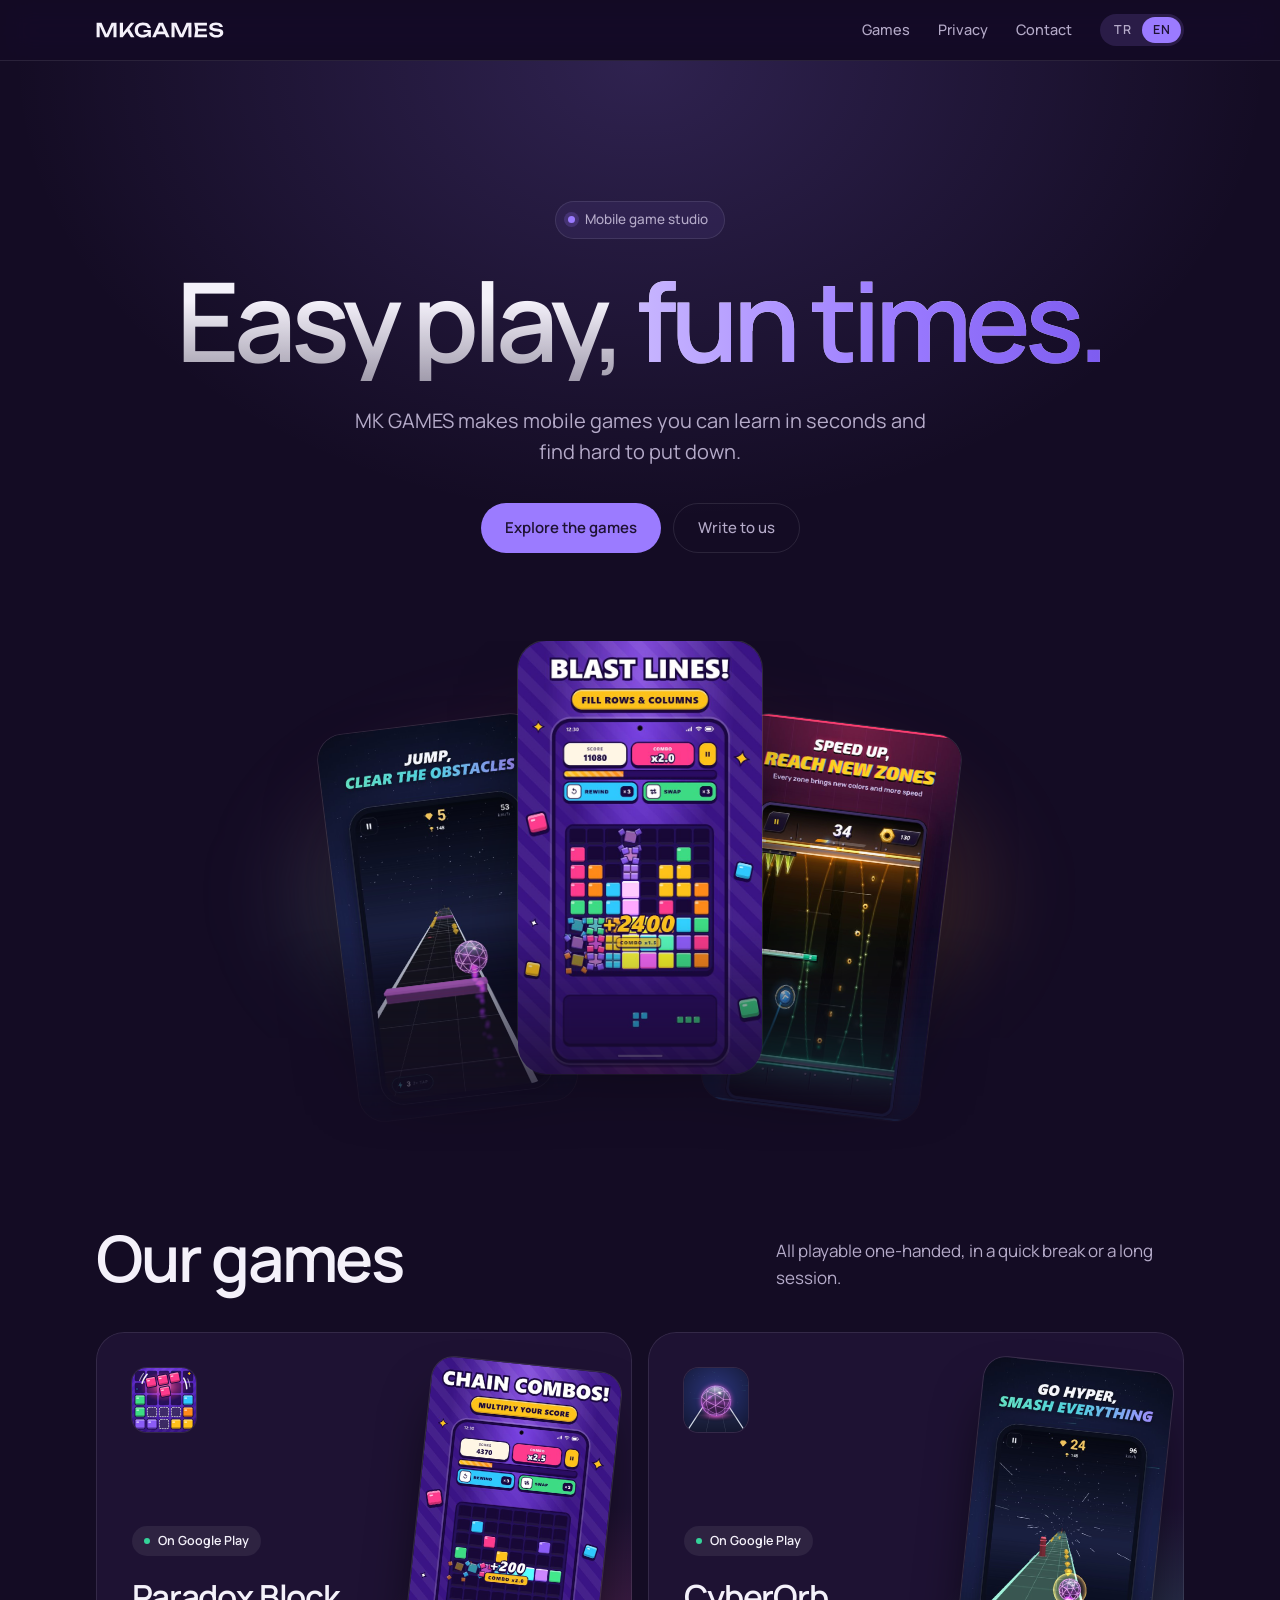
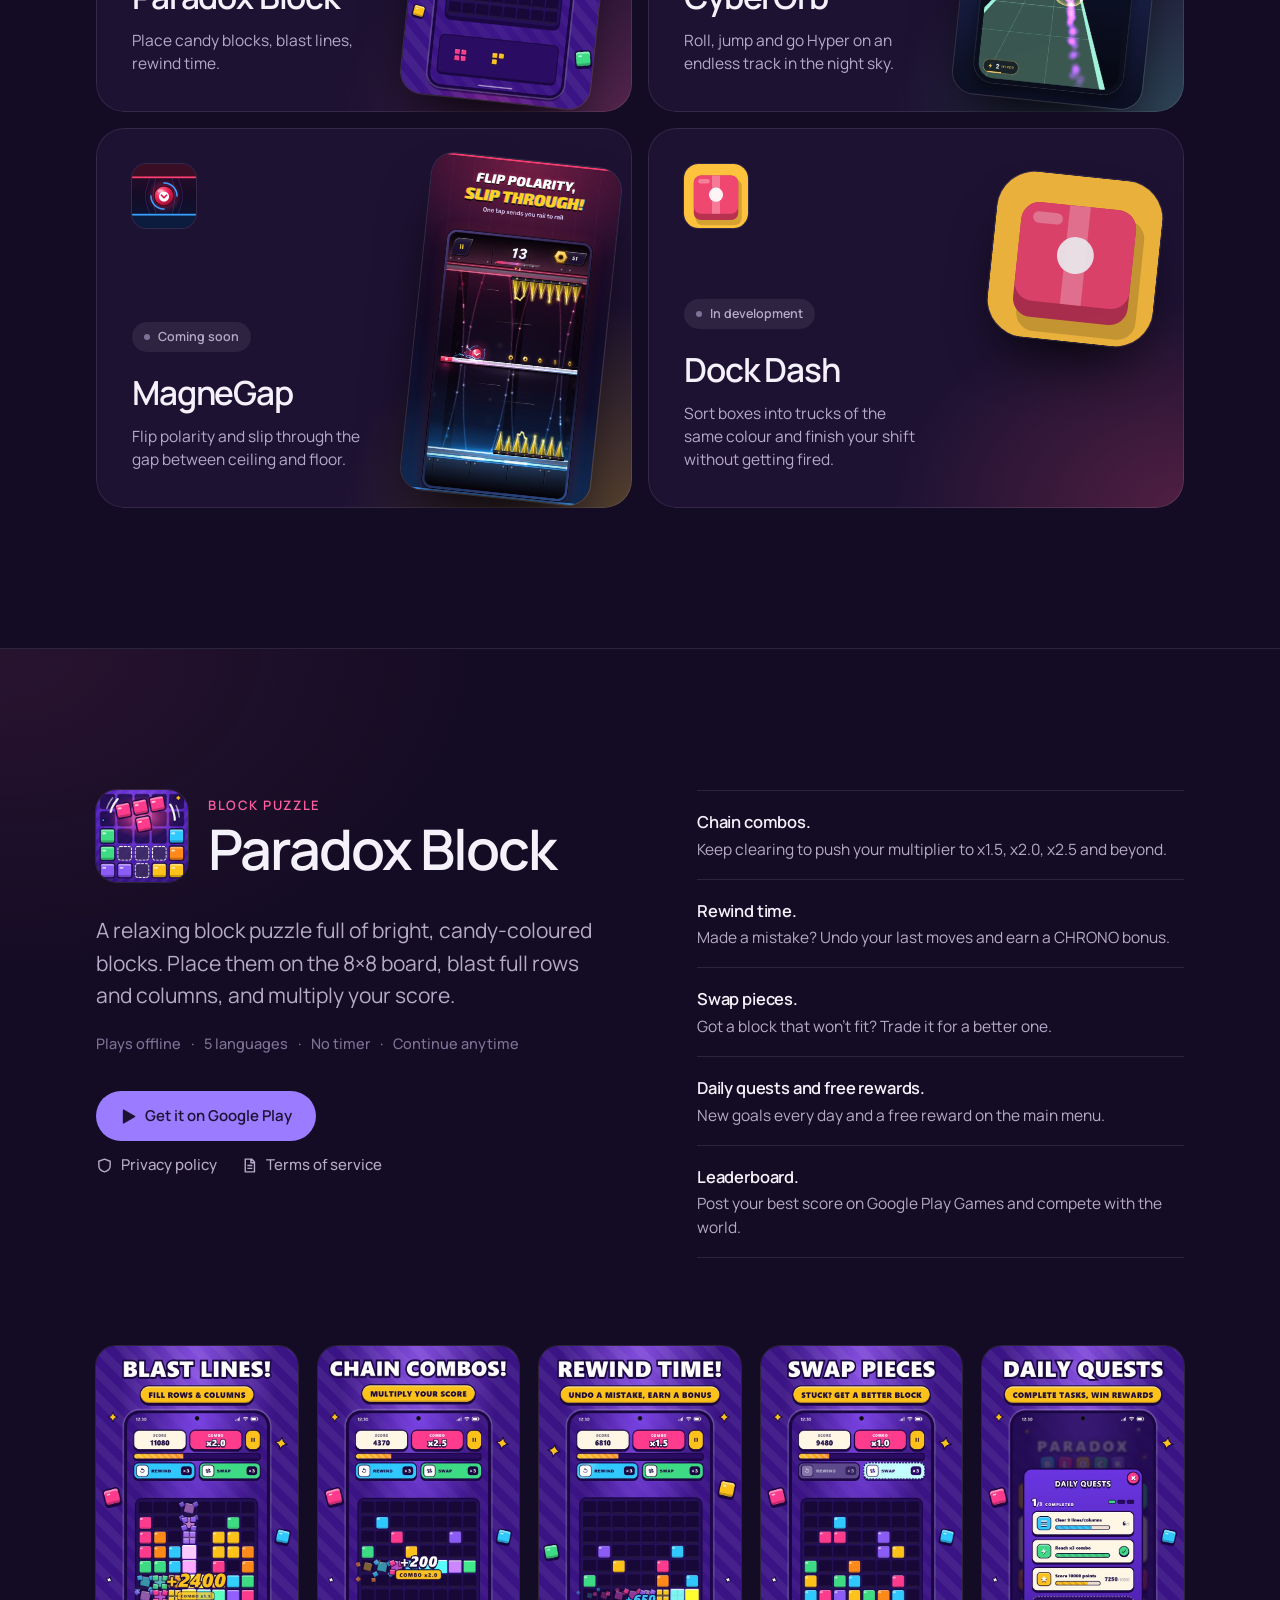
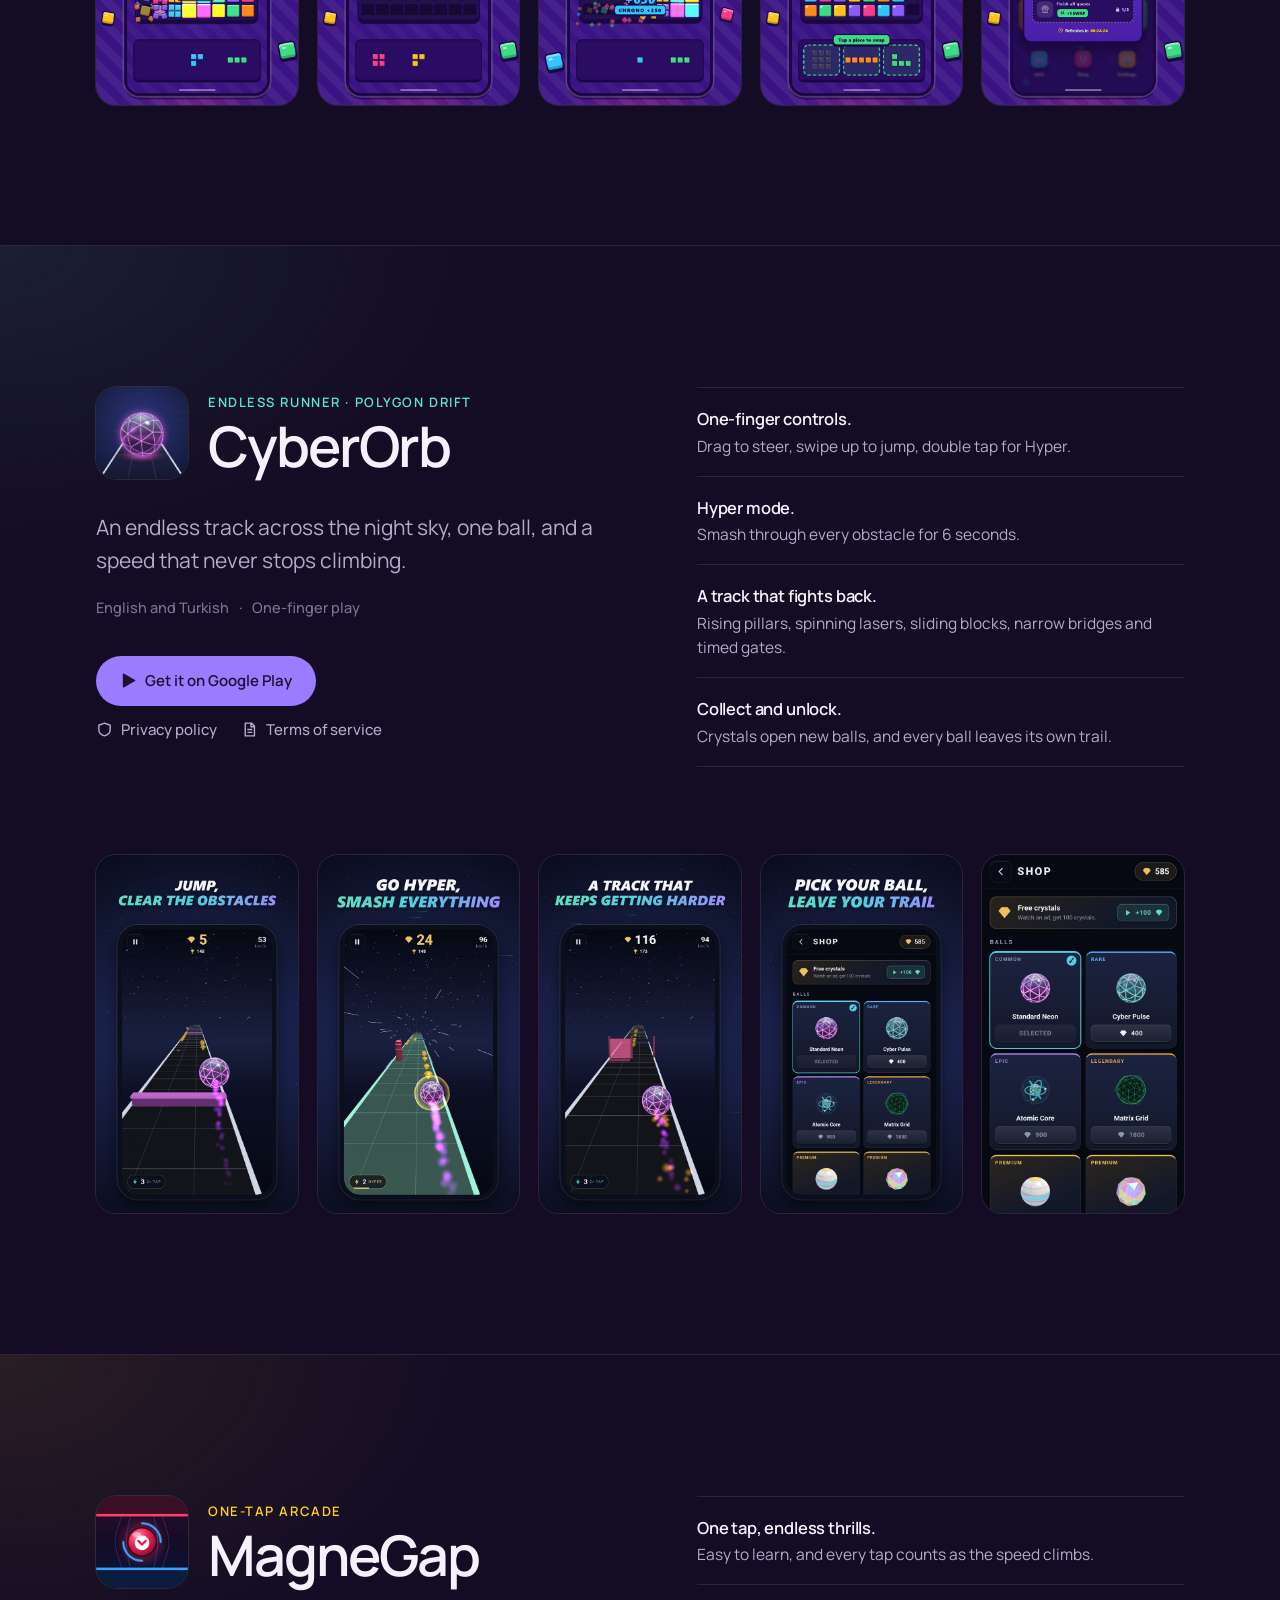
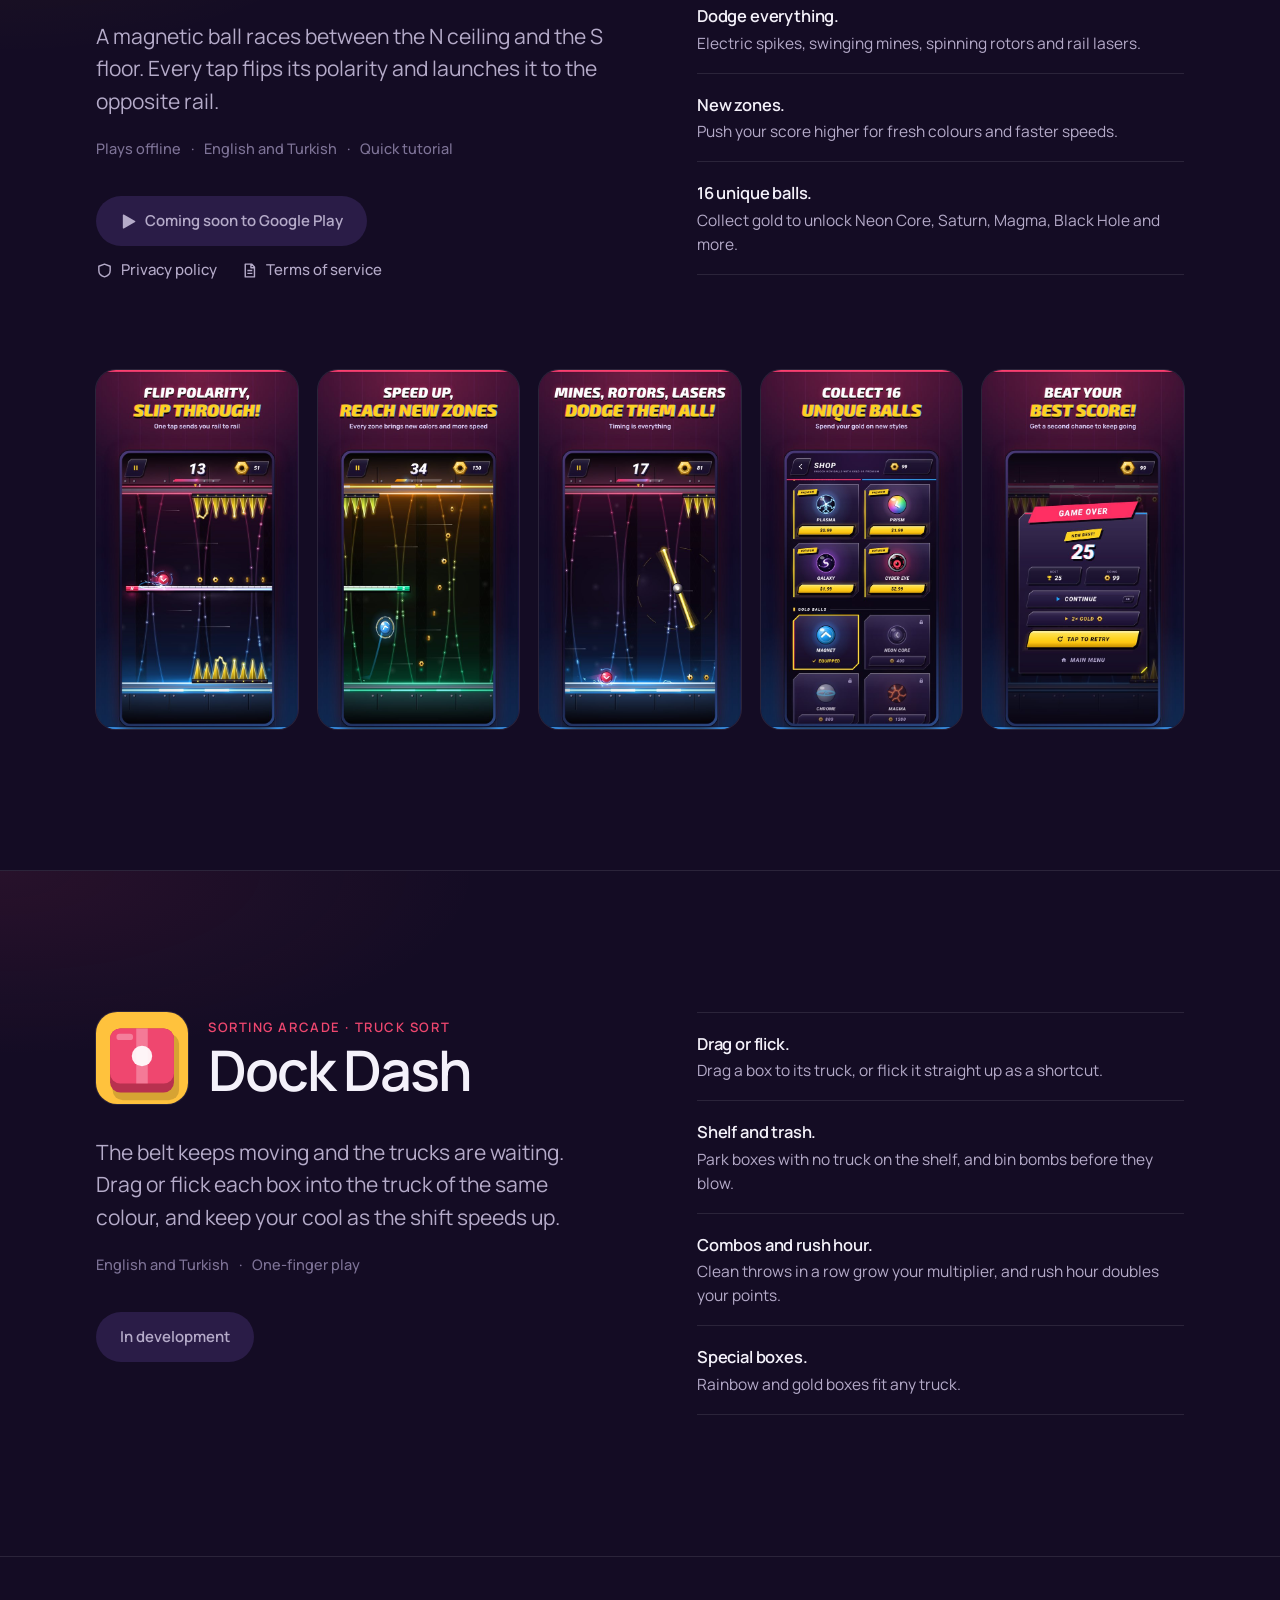
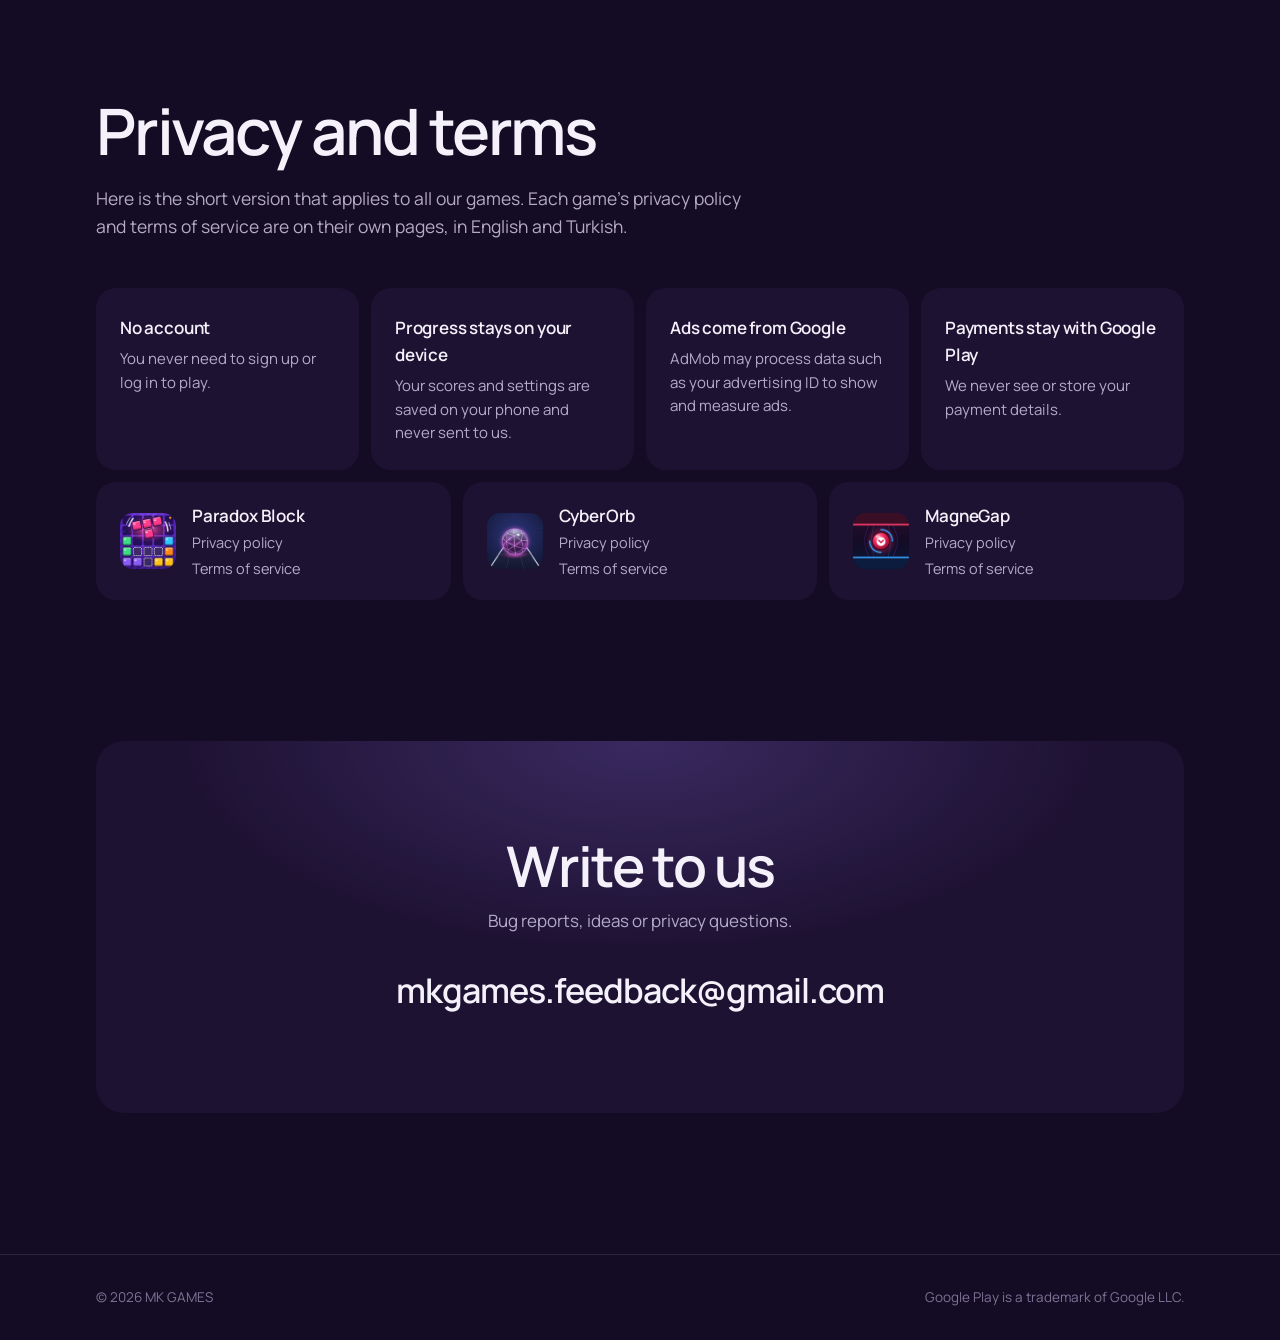
==== commit 7e33ca53: "Use the new Patlıcan & Lila logo and colors New wordmark in the header, new favicon, phone home-scre" ====
--- a/index.html
+++ b/index.html
@@ -9,9 +9,15 @@
 <meta property="og:description" content="Easy play, fun times. Paradox Block, CyberOrb and MagneGap.">
 <meta property="og:type" content="website">
 <meta property="og:url" content="https://mkgamesofficial.github.io/">
-<meta property="og:image" content="https://mkgamesofficial.github.io/assets/paradox-block/en/feature.jpg">
-<meta name="theme-color" content="#0a0a0b">
-<link rel="icon" href="assets/favicon.svg" type="image/svg+xml">
+<meta property="og:image" content="https://mkgamesofficial.github.io/assets/brand/og-image.png">
+<meta property="og:image:width" content="1200">
+<meta property="og:image:height" content="630">
+<meta name="twitter:card" content="summary_large_image">
+<meta name="theme-color" content="#140c24">
+<link rel="icon" href="assets/brand/favicon.svg" type="image/svg+xml">
+<link rel="icon" href="favicon.ico" sizes="32x32">
+<link rel="apple-touch-icon" href="assets/brand/apple-touch-icon.png">
+<link rel="manifest" href="assets/brand/site.webmanifest">
 <link rel="preload" href="assets/fonts/manrope.woff2" as="font" type="font/woff2" crossorigin>
 <link rel="stylesheet" href="assets/style.css">
 </head>
@@ -19,7 +25,7 @@
 <a class="skip" href="#games" data-tr="Oyunlara geç">Skip to games</a>
 <div class="bar">
   <div class="wrap">
-    <a class="bar-logo" href="#top" aria-label="MK GAMES"><img src="assets/mk-games.png" width="465" height="201" alt="MK GAMES"></a>
+    <a class="bar-logo" href="#top" aria-label="MK GAMES"><img src="assets/brand/logo-acik.svg" width="6760" height="820" alt="MK GAMES"></a>
     <nav data-tr-label="Ana menü" aria-label="Main">
       <a class="opt" href="#games" data-tr="Oyunlar">Games</a>
       <a href="#privacy" data-tr="Gizlilik">Privacy</a>
--- a/assets/style.css
+++ b/assets/style.css
@@ -1,17 +1,20 @@
-/* MK GAMES site styles: one dark, quiet look for every page. Each game section sets --accent for small touches. */
+/* MK GAMES site styles, in the Patlıcan & Lila brand palette (#1E1233, #F4F1FA, #9B7BFF). Each game section sets --accent for small touches. */
 
 @font-face { font-family: "Manrope"; src: url("fonts/manrope.woff2") format("woff2"); font-weight: 200 800; font-display: swap; }
 @font-face { font-family: "Manrope"; src: url("fonts/manrope-ext.woff2") format("woff2"); font-weight: 200 800; font-display: swap; unicode-range: U+0100-02BA, U+1E00-1E9F, U+2C60-2C7F, U+A720-A7FF; }
 
 :root {
-  --bg: #0a0a0b;
-  --surface: #131315;
-  --surface-2: #1c1c1f;
-  --text: #f5f5f7;
-  --muted: #a1a1a6;
-  --faint: #6e6e73;
-  --line: rgba(255, 255, 255, .09);
-  --brand: #ffc60a;
+  --eggplant: #1e1233;
+  --lilac-light: #f4f1fa;
+  --lilac: #9b7bff;
+  --bg: #140c24;
+  --surface: var(--eggplant);
+  --surface-2: #2a1c47;
+  --text: var(--lilac-light);
+  --muted: #b5abc9;
+  --faint: #7e7397;
+  --line: rgba(244, 241, 250, .1);
+  --brand: var(--lilac);
   --accent: var(--brand);
   --font: "Manrope", system-ui, -apple-system, "Segoe UI", Roboto, sans-serif;
   --gutter: clamp(20px, 5vw, 56px);
@@ -29,32 +32,33 @@
 h1, h2, h3 { margin: 0; font-weight: 600; letter-spacing: -.035em; }
 :focus-visible { outline: 2px solid var(--text); outline-offset: 3px; border-radius: 6px; }
 .wrap { width: 100%; max-width: var(--max); margin-inline: auto; padding-inline: var(--gutter); }
-.skip { position: absolute; left: -999px; top: 8px; z-index: 20; padding: 8px 14px; border-radius: 99px; background: var(--text); color: var(--bg); font-weight: 600; }
+.skip { position: absolute; left: -999px; top: 8px; z-index: 20; padding: 8px 14px; border-radius: 99px; background: var(--lilac); color: var(--eggplant); font-weight: 600; }
 .skip:focus { left: 8px; }
 .eyebrow { color: var(--faint); font-size: 13px; font-weight: 600; letter-spacing: .14em; text-transform: uppercase; }
 
 /* Top bar */
-.bar { position: sticky; top: 0; z-index: 10; background: rgba(10, 10, 11, .72); backdrop-filter: saturate(160%) blur(16px); -webkit-backdrop-filter: saturate(160%) blur(16px); border-bottom: 1px solid var(--line); }
+.bar { position: sticky; top: 0; z-index: 10; background: rgba(20, 12, 36, .74); backdrop-filter: saturate(160%) blur(16px); -webkit-backdrop-filter: saturate(160%) blur(16px); border-bottom: 1px solid var(--line); }
 .bar .wrap { display: flex; align-items: center; gap: 28px; min-height: 60px; }
-.bar-logo img { width: 78px; }
+.bar-logo { display: block; }
+.bar-logo img { width: 128px; }
 .bar nav { display: flex; gap: 28px; margin-left: auto; font-size: 14.5px; font-weight: 500; }
 .bar nav a { color: var(--muted); text-decoration: none; transition: color .2s; }
 .bar nav a:hover { color: var(--text); }
 .lang { display: flex; padding: 3px; border-radius: 99px; background: var(--surface-2); }
 .lang button { appearance: none; border: 0; border-radius: 99px; background: none; color: var(--muted); font: 600 12.5px/1 var(--font); letter-spacing: .04em; padding: 7px 11px; cursor: pointer; transition: color .2s, background-color .2s; }
 .lang button:hover { color: var(--text); }
-.lang button[aria-pressed="true"] { background: var(--text); color: var(--bg); }
+.lang button[aria-pressed="true"] { background: var(--lilac); color: var(--eggplant); }
 
 /* Hero */
-.hero { position: relative; overflow: hidden; padding-top: clamp(72px, 11vw, 140px); text-align: center; background: radial-gradient(70% 60% at 50% 0, rgba(255, 255, 255, .07), transparent 70%); }
-.pill { display: inline-flex; align-items: center; gap: 10px; padding: 7px 16px 7px 12px; border: 1px solid var(--line); border-radius: 99px; background: rgba(255, 255, 255, .03); color: var(--muted); font-size: 13.5px; font-weight: 500; }
-.dot { width: 7px; height: 7px; border-radius: 50%; background: #34d399; box-shadow: 0 0 0 4px rgba(52, 211, 153, .15); }
-h1 { margin-top: 28px; font-size: clamp(48px, 8.6vw, 116px); line-height: .98; letter-spacing: -.055em; background: linear-gradient(180deg, #fff 30%, rgba(255, 255, 255, .62)); -webkit-background-clip: text; background-clip: text; color: transparent; padding-bottom: .06em; }
-h1 em { font-style: normal; background: linear-gradient(90deg, #ff5fa2, #ffc83d 45%, #5fe3cb); -webkit-background-clip: text; background-clip: text; color: transparent; }
+.hero { position: relative; overflow: hidden; padding-top: clamp(72px, 11vw, 140px); text-align: center; background: radial-gradient(70% 60% at 50% 0, rgba(155, 123, 255, .2), transparent 70%); }
+.pill { display: inline-flex; align-items: center; gap: 10px; padding: 7px 16px 7px 12px; border: 1px solid var(--line); border-radius: 99px; background: rgba(155, 123, 255, .08); color: var(--muted); font-size: 13.5px; font-weight: 500; }
+.dot { width: 7px; height: 7px; border-radius: 50%; background: var(--lilac); box-shadow: 0 0 0 4px rgba(155, 123, 255, .2); }
+h1 { margin-top: 28px; font-size: clamp(48px, 8.6vw, 116px); line-height: .98; letter-spacing: -.055em; background: linear-gradient(180deg, var(--lilac-light) 30%, rgba(244, 241, 250, .62)); -webkit-background-clip: text; background-clip: text; color: transparent; padding-bottom: .06em; }
+h1 em { font-style: normal; background: linear-gradient(90deg, #c8b6ff, var(--lilac) 55%, #7d5cf0); -webkit-background-clip: text; background-clip: text; color: transparent; }
 .hero-text { max-width: 30em; margin: 24px auto 0; color: var(--muted); font-size: clamp(17px, 1.7vw, 20px); line-height: 1.55; }
 .hero-cta { display: flex; flex-wrap: wrap; justify-content: center; gap: 12px; margin-top: 36px; }
 .btn-ghost { min-height: 50px; padding: 0 24px; border-radius: 99px; border: 1px solid var(--line); color: var(--text); font-weight: 600; }
-a.btn-ghost:hover { background: rgba(255, 255, 255, .06); }
+a.btn-ghost:hover { background: rgba(155, 123, 255, .1); }
 .showcase { position: relative; display: flex; justify-content: center; align-items: flex-start; height: clamp(300px, 40vw, 560px); margin-top: clamp(56px, 7vw, 88px); -webkit-mask-image: linear-gradient(#000 55%, transparent); mask-image: linear-gradient(#000 55%, transparent); }
 .showcase::before { content: ""; position: absolute; inset: 10% 20% auto; height: 70%; background: radial-gradient(closest-side, rgba(255, 95, 162, .35), transparent), radial-gradient(closest-side at 25% 60%, rgba(95, 227, 203, .25), transparent), radial-gradient(closest-side at 75% 60%, rgba(255, 210, 31, .22), transparent); filter: blur(40px); }
 .ph { position: relative; width: clamp(150px, 19vw, 270px); border-radius: clamp(18px, 2.2vw, 32px); box-shadow: 0 0 0 1px rgba(255, 255, 255, .12), 0 50px 100px -40px #000; }
@@ -103,8 +107,8 @@
 .btn svg { flex: none; width: 17px; height: 17px; }
 a.btn:hover { color: var(--text); }
 .btn-play, .btn-soon { min-height: 50px; padding: 0 24px; border-radius: 99px; font-weight: 600; }
-.btn-play { background: var(--text); color: var(--bg); }
-a.btn-play:hover { color: var(--bg); background: #fff; transform: translateY(-2px); }
+.btn-play { background: var(--lilac); color: var(--eggplant); }
+a.btn-play:hover { color: var(--eggplant); background: #b39bff; transform: translateY(-2px); }
 .btn-soon { background: var(--surface-2); color: var(--muted); cursor: default; }
 
 /* Screenshots */
@@ -128,7 +132,7 @@
 .legal a { width: fit-content; color: var(--muted); font-size: 14.5px; text-decoration: none; transition: color .2s; }
 .legal a:hover { color: var(--text); }
 .contact { padding-block: 0 clamp(80px, 11vw, 144px); }
-.contact-card { padding: clamp(48px, 8vw, 96px) var(--gutter); border-radius: 28px; background: radial-gradient(60% 80% at 50% 0, rgba(255, 198, 10, .1), transparent 70%), var(--surface); text-align: center; }
+.contact-card { padding: clamp(48px, 8vw, 96px) var(--gutter); border-radius: 28px; background: radial-gradient(60% 80% at 50% 0, rgba(155, 123, 255, .22), transparent 70%), var(--surface); text-align: center; }
 .contact h2 { font-size: clamp(34px, 5vw, 56px); line-height: 1.05; }
 .contact p { margin-top: 12px; color: var(--muted); }
 .mail { display: inline-block; margin-top: 28px; font-size: clamp(20px, 3.2vw, 34px); font-weight: 600; letter-spacing: -.03em; text-decoration: none; overflow-wrap: anywhere; background: linear-gradient(currentColor, currentColor) 0 100% / 0 1px no-repeat; transition: background-size .4s var(--ease); }
@@ -139,7 +143,7 @@
 footer a:hover { color: var(--text); }
 
 /* Screenshot viewer */
-dialog.viewer { width: 100vw; height: 100dvh; max-width: none; max-height: none; margin: 0; padding: 0; border: 0; background: rgba(5, 5, 6, .94); color: #fff; }
+dialog.viewer { width: 100vw; height: 100dvh; max-width: none; max-height: none; margin: 0; padding: 0; border: 0; background: rgba(14, 8, 26, .95); color: #fff; }
 dialog.viewer[open] { display: flex; align-items: center; justify-content: center; }
 dialog.viewer img { max-width: 100%; max-height: 100dvh; width: auto; height: auto; padding: 64px 16px 16px; object-fit: contain; }
 .v-btn { position: absolute; display: grid; place-items: center; width: 44px; height: 44px; border: 0; border-radius: 99px; background: rgba(255, 255, 255, .12); color: #fff; font: 500 20px/1 var(--font); cursor: pointer; backdrop-filter: blur(8px); transition: background-color .2s; }
@@ -183,7 +187,7 @@
   .bar .wrap { gap: 14px; }
   .bar nav { gap: 18px; font-size: 14px; }
   .bar nav .opt { display: none; }
-  .bar-logo img { width: 66px; }
+  .bar-logo img { width: 104px; }
   .hero-cta .btn { flex: 1 1 140px; }
   .card { min-height: 280px; }
   .card-text { max-width: 56%; }
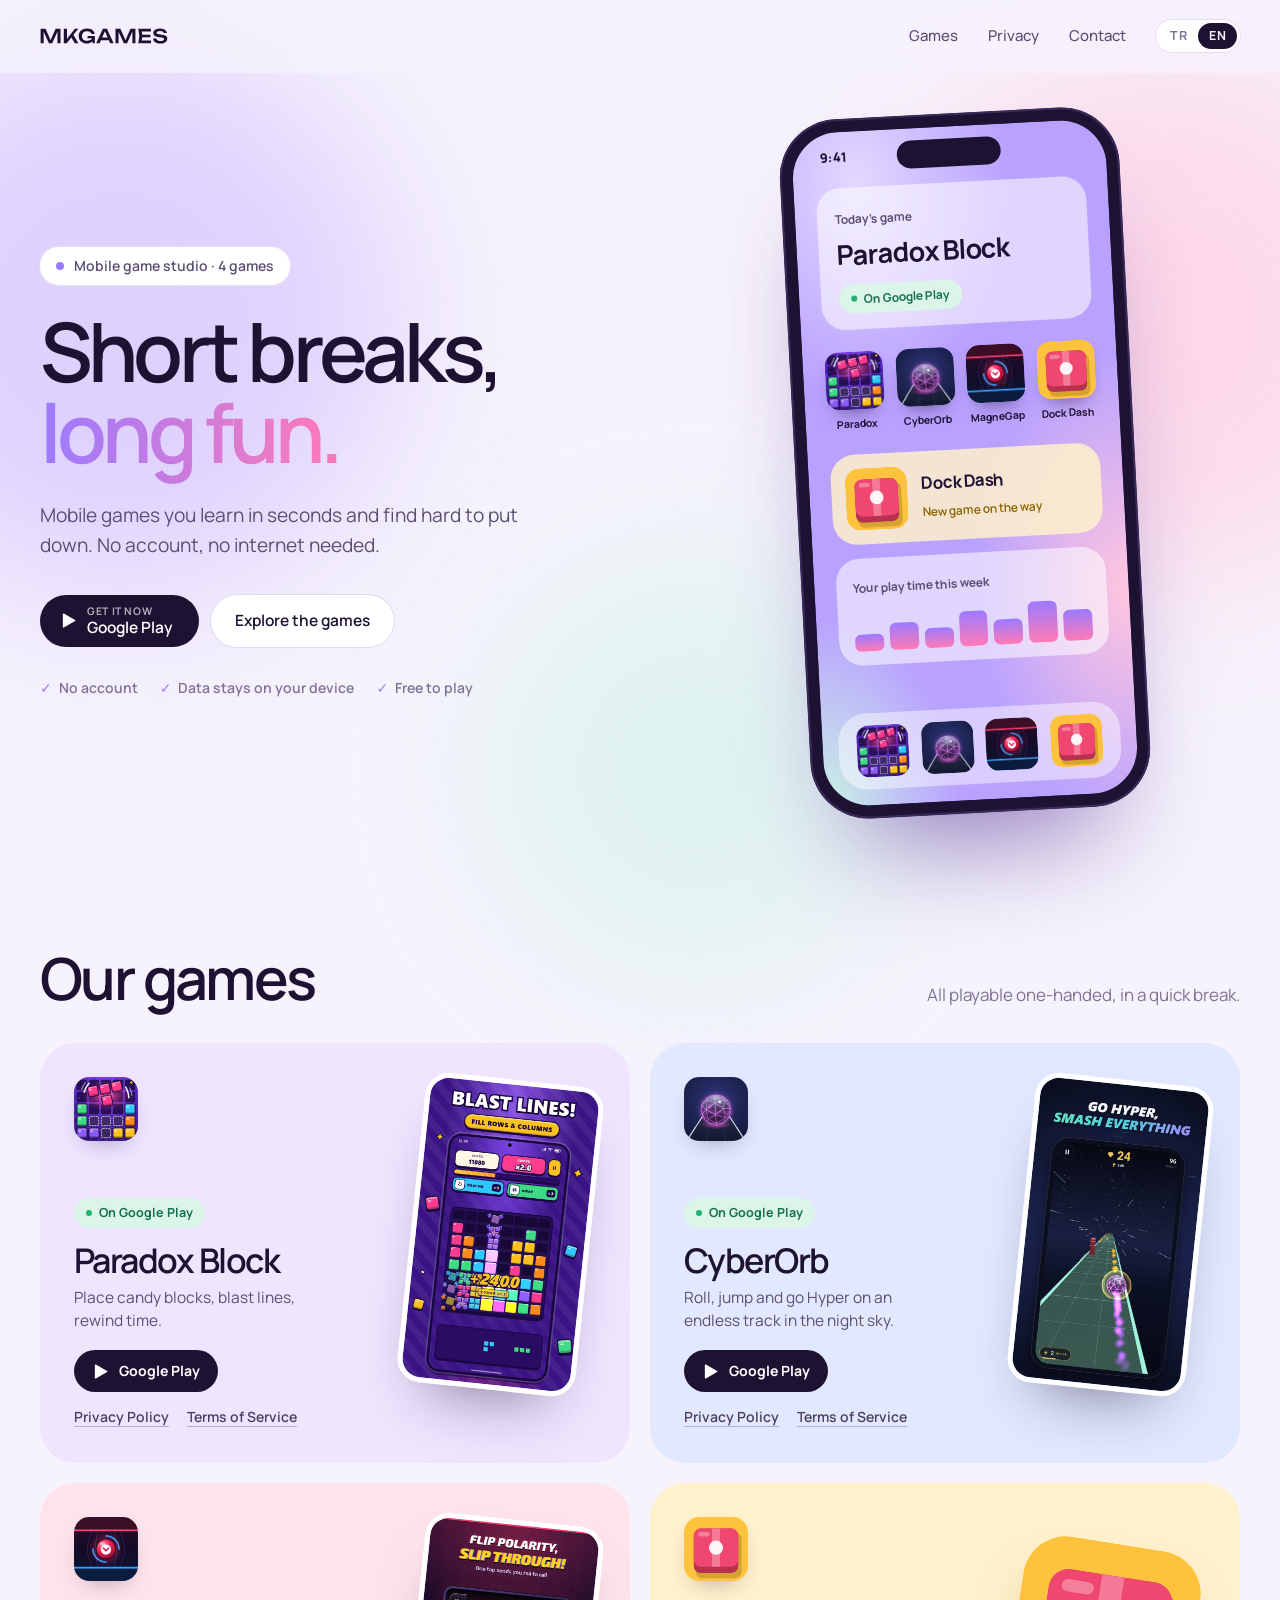
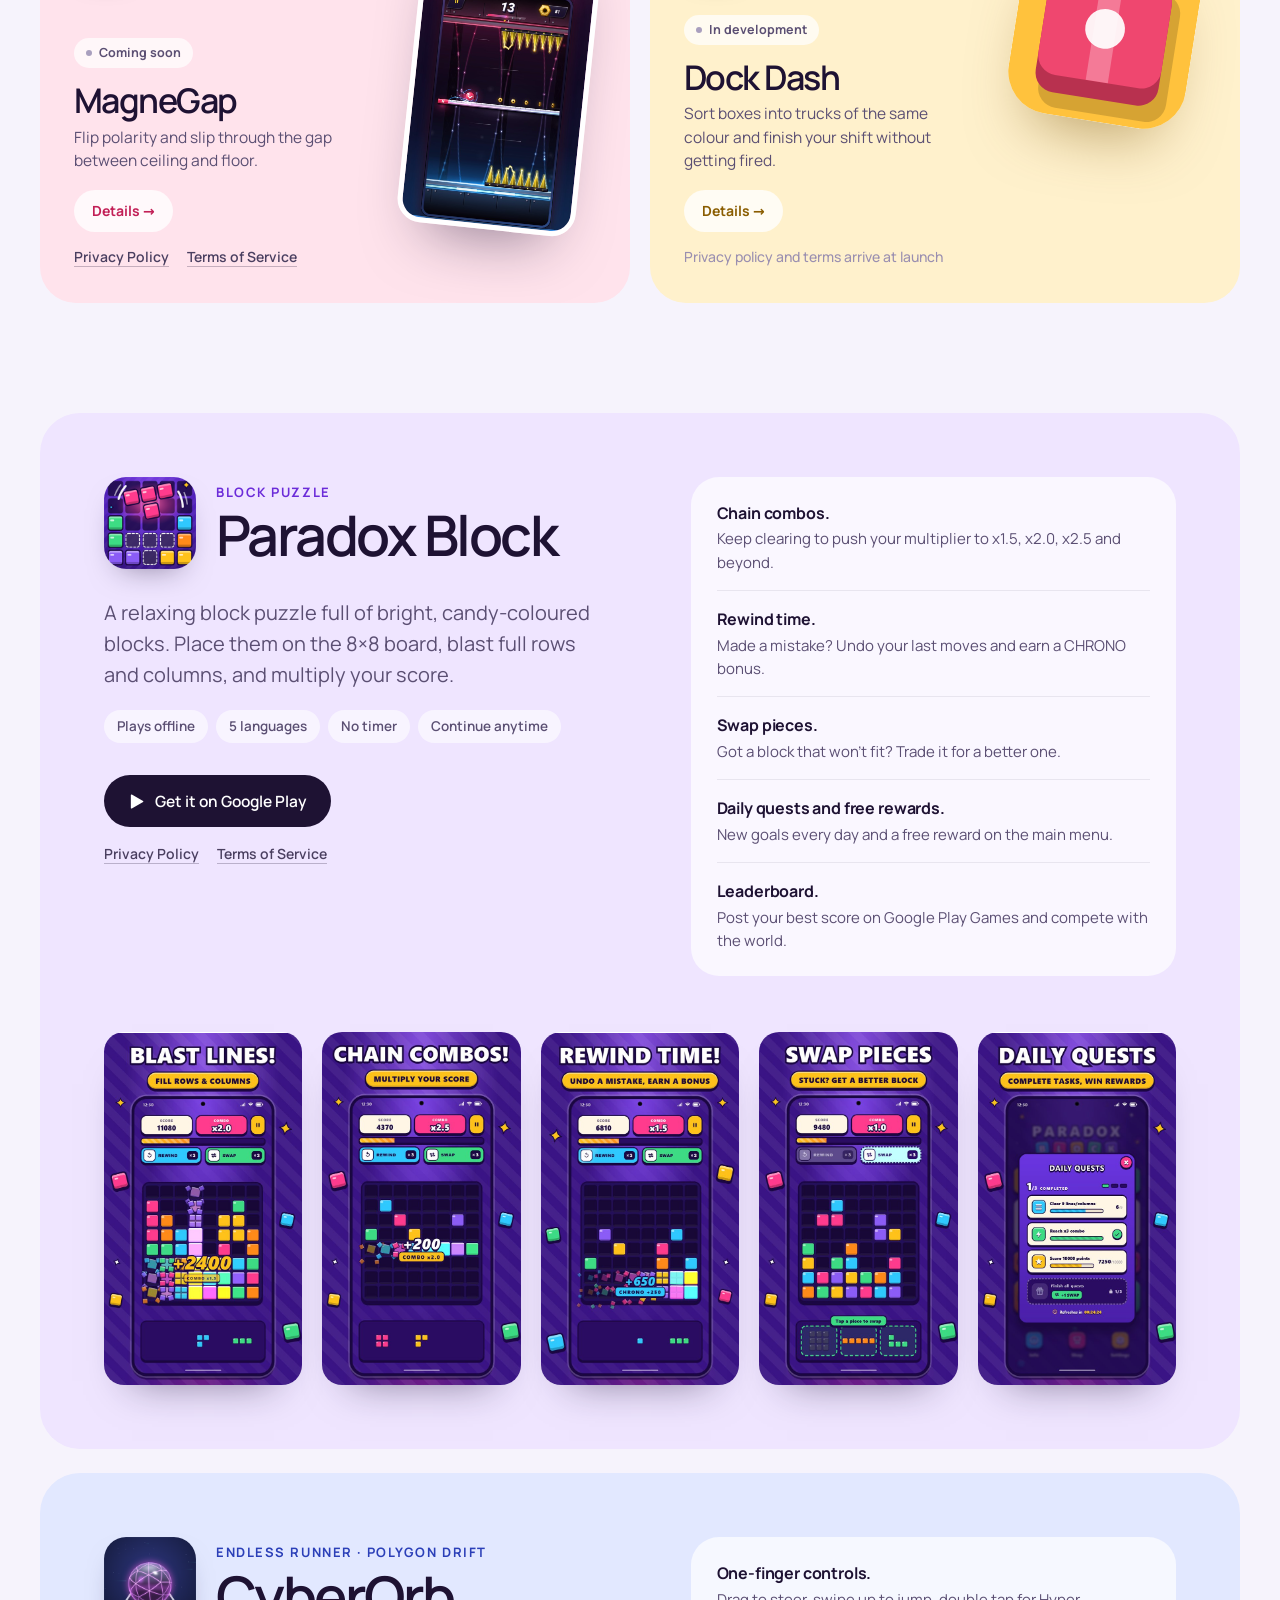
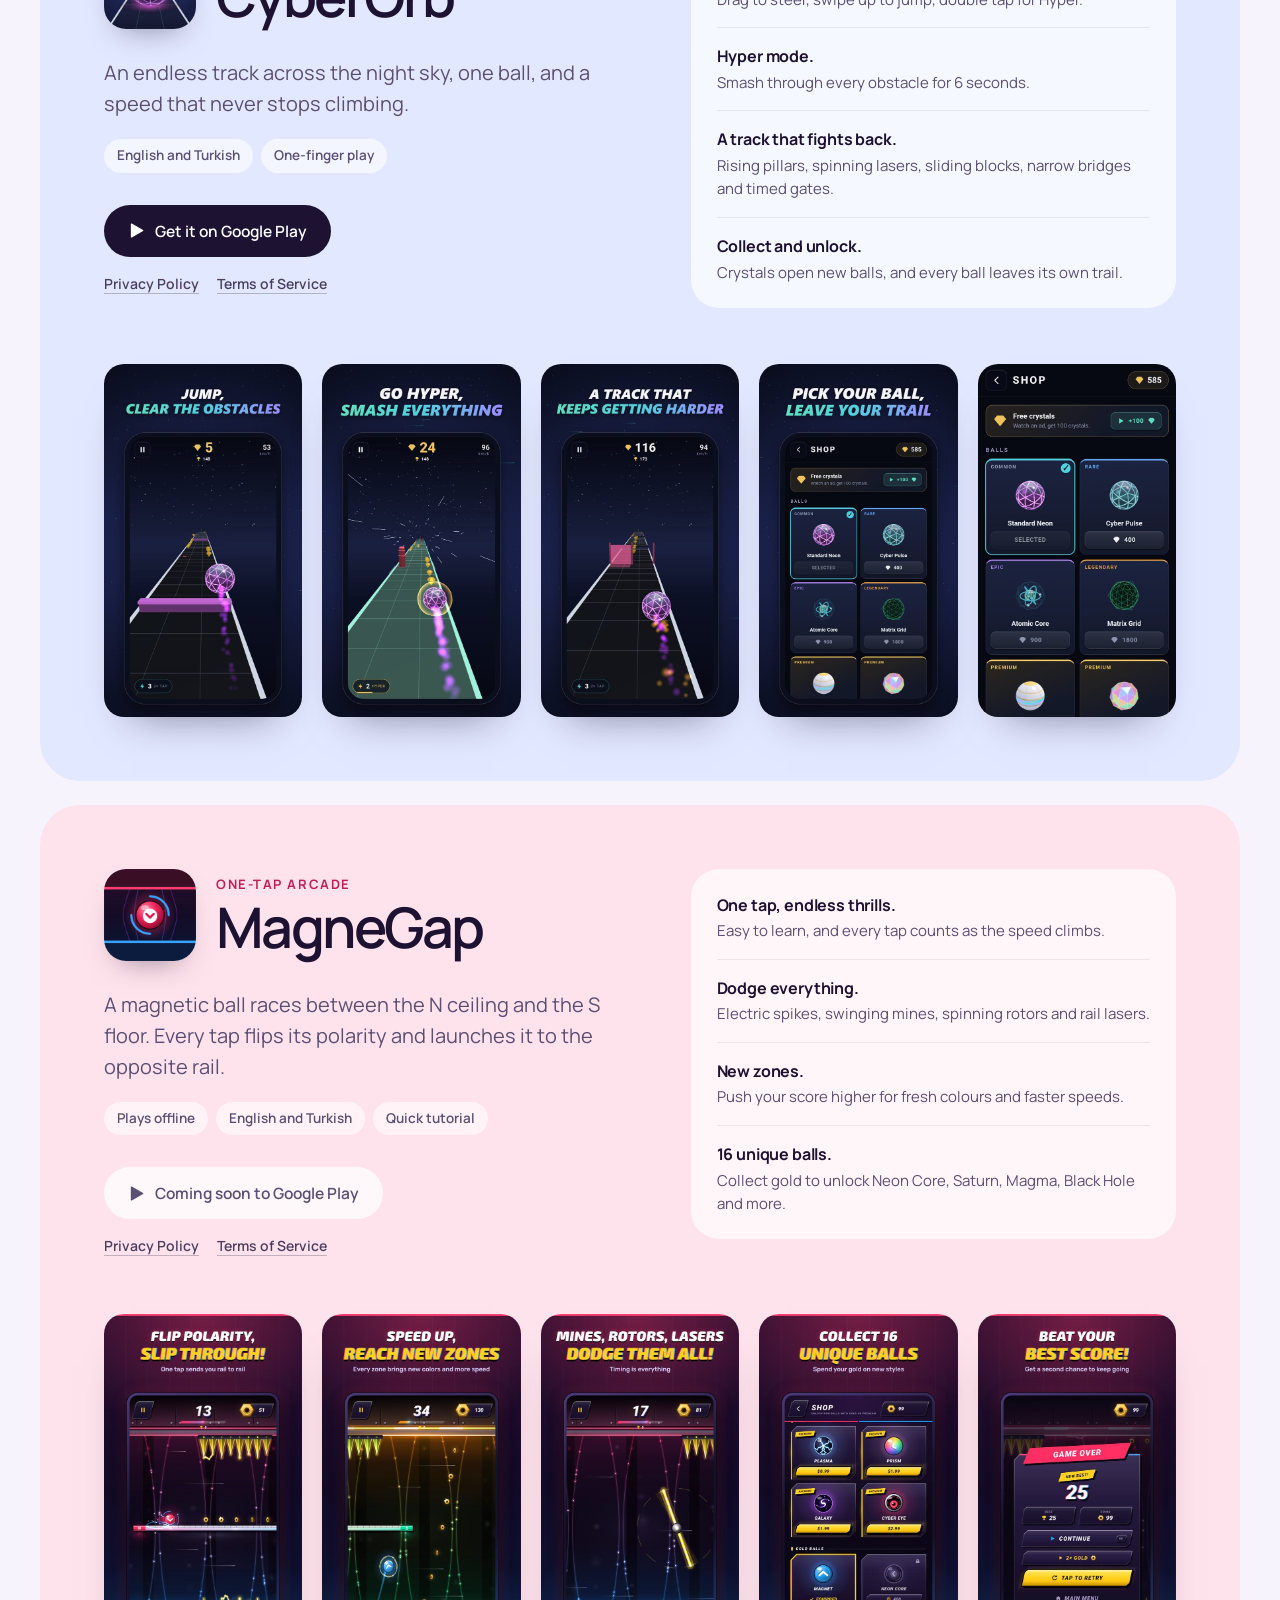
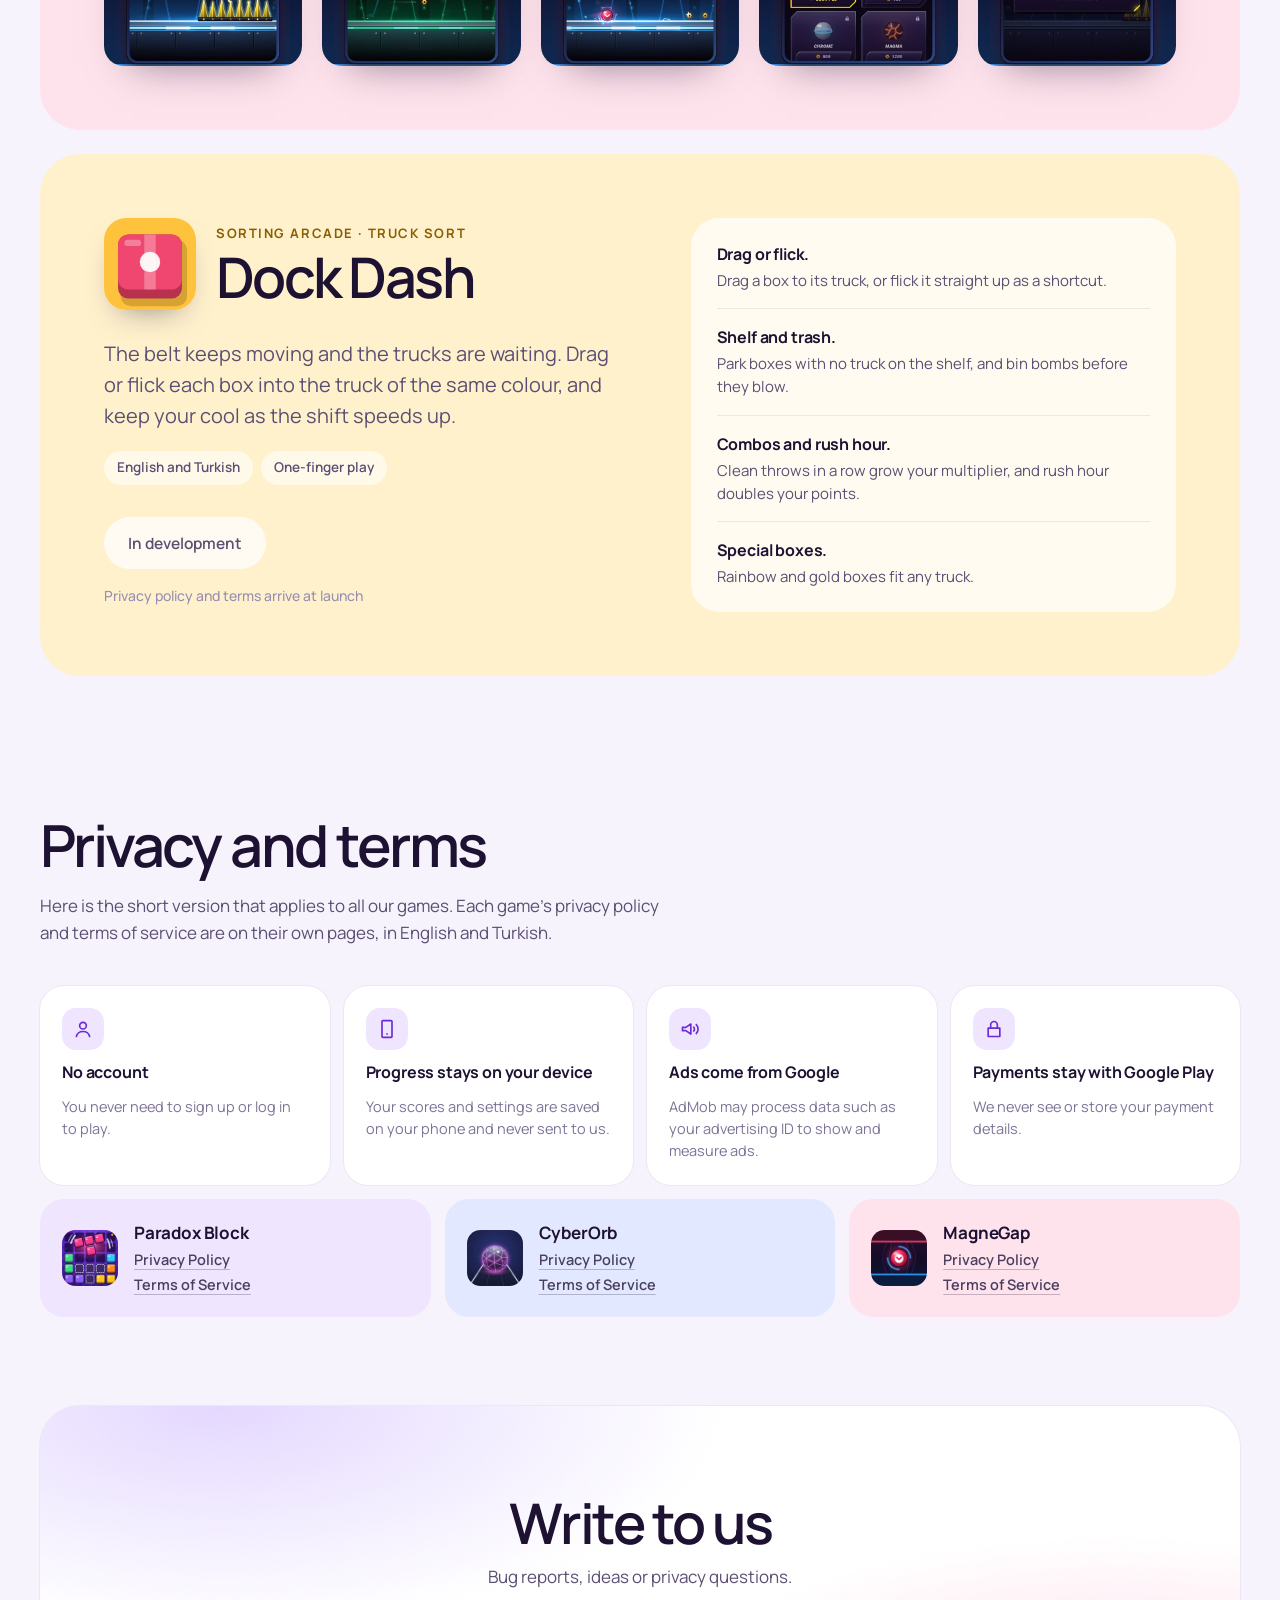
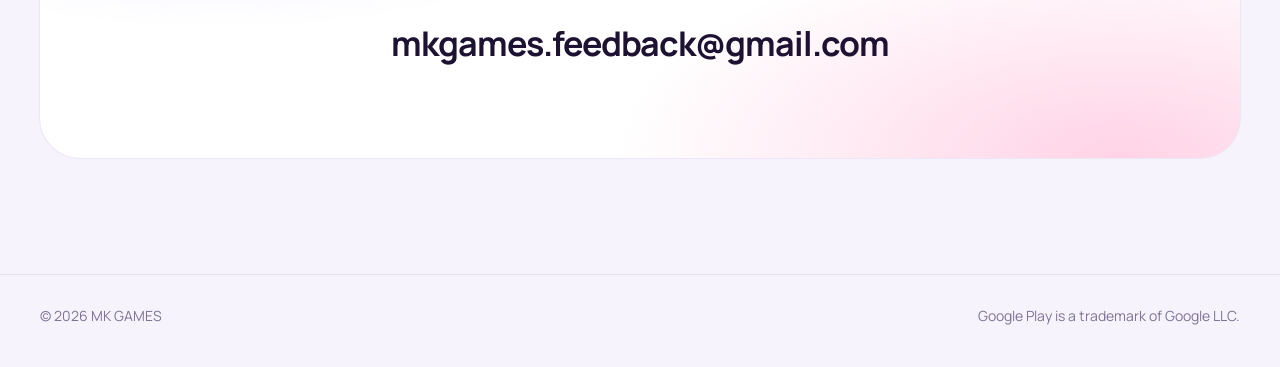
==== commit b01cdf6d: "Switch the site to the light pastel lilac design New hero with the "Short breaks, long fun." slogan " ====
--- a/index.html
+++ b/index.html
@@ -4,16 +4,16 @@
 <meta charset="utf-8">
 <meta name="viewport" content="width=device-width, initial-scale=1">
 <title>MK GAMES: Mobile games</title>
-<meta name="description" content="MK GAMES makes mobile games that are easy to pick up: Paradox Block, CyberOrb and MagneGap.">
+<meta name="description" content="MK GAMES makes mobile games you can learn in seconds: Paradox Block, CyberOrb, MagneGap and Dock Dash.">
 <meta property="og:title" content="MK GAMES">
-<meta property="og:description" content="Easy play, fun times. Paradox Block, CyberOrb and MagneGap.">
+<meta property="og:description" content="Short breaks, long fun. Paradox Block, CyberOrb, MagneGap and Dock Dash.">
 <meta property="og:type" content="website">
 <meta property="og:url" content="https://mkgamesofficial.github.io/">
 <meta property="og:image" content="https://mkgamesofficial.github.io/assets/brand/og-image.png">
 <meta property="og:image:width" content="1200">
 <meta property="og:image:height" content="630">
 <meta name="twitter:card" content="summary_large_image">
-<meta name="theme-color" content="#140c24">
+<meta name="theme-color" content="#f6f3fc">
 <link rel="icon" href="assets/brand/favicon.svg" type="image/svg+xml">
 <link rel="icon" href="favicon.ico" sizes="32x32">
 <link rel="apple-touch-icon" href="assets/brand/apple-touch-icon.png">
@@ -23,11 +23,12 @@
 </head>
 <body data-title-tr="MK GAMES: Mobil oyunlar">
 <a class="skip" href="#games" data-tr="Oyunlara geç">Skip to games</a>
+<div class="glow" aria-hidden="true"><i></i><i></i><i></i></div>
 <div class="bar">
   <div class="wrap">
-    <a class="bar-logo" href="#top" aria-label="MK GAMES"><img src="assets/brand/logo-acik.svg" width="6760" height="820" alt="MK GAMES"></a>
+    <a class="bar-logo" href="#top" aria-label="MK GAMES"><img src="assets/brand/logo-koyu.svg" width="6760" height="820" alt="MK GAMES"></a>
     <nav data-tr-label="Ana menü" aria-label="Main">
-      <a class="opt" href="#games" data-tr="Oyunlar">Games</a>
+      <a href="#games" data-tr="Oyunlar">Games</a>
       <a href="#privacy" data-tr="Gizlilik">Privacy</a>
       <a href="#contact" data-tr="İletişim">Contact</a>
     </nav>
@@ -41,18 +42,52 @@
 <main id="top">
   <section class="hero">
     <div class="wrap">
-      <p class="pill"><span class="dot"></span><span data-tr="Mobil oyun stüdyosu">Mobile game studio</span></p>
-      <h1 data-tr="Kolay oyna, <em>iyi eğlen.</em>">Easy play, <em>fun times.</em></h1>
-      <p class="hero-text" data-tr="MK GAMES, saniyeler içinde öğrenilen ve bırakması zor mobil oyunlar yapıyor.">MK GAMES makes mobile games you can learn in seconds and find hard to put down.</p>
-      <div class="hero-cta">
-        <a class="btn btn-play" href="#games" data-tr="Oyunları keşfet">Explore the games</a>
-        <a class="btn btn-ghost" href="#contact" data-tr="Bize yaz">Write to us</a>
-      </div>
-    </div>
-    <div class="showcase" aria-hidden="true">
-      <img class="ph ph-l" src="assets/cyberorb/en/1.jpg" data-lang-src="assets/cyberorb/{lang}/1.jpg" width="600" height="1067" alt="">
-      <img class="ph ph-c" src="assets/paradox-block/en/1.jpg" data-lang-src="assets/paradox-block/{lang}/1.jpg" width="600" height="1067" alt="">
-      <img class="ph ph-r" src="assets/magnegap/en/2.jpg" data-lang-src="assets/magnegap/{lang}/2.jpg" width="600" height="1067" alt="">
+      <div>
+        <p class="pill"><span class="dot"></span><span data-tr="Mobil oyun stüdyosu · 4 oyun">Mobile game studio · 4 games</span></p>
+        <h1 data-tr="Molan kısa,<br><em>eğlencen uzun.</em>">Short breaks,<br><em>long fun.</em></h1>
+        <p class="hero-text" data-tr="Saniyeler içinde öğrenilen, bırakması zor mobil oyunlar. Hesap yok, internet şart değil.">Mobile games you learn in seconds and find hard to put down. No account, no internet needed.</p>
+        <div class="hero-cta">
+          <a class="btn btn-dark btn-store" href="https://play.google.com/store/apps/details?id=com.paradoxblock.app" target="_blank" rel="noopener"><svg viewBox="0 0 24 24" aria-hidden="true"><path fill="currentColor" d="M4 2.900v18.200c0 .7.8 1.200 1.400.8l15.900-9.100c.6-.4.6-1.200 0-1.600L5.400 2.100C4.800 1.700 4 2.200 4 2.900z"/></svg><span><small data-tr="Şimdi indir">Get it now</small>Google Play</span></a>
+          <a class="btn btn-light" href="#games" data-tr="Oyunları keşfet">Explore the games</a>
+        </div>
+        <ul class="trust">
+          <li data-tr="Hesap yok">No account</li>
+          <li data-tr="Veriler cihazında">Data stays on your device</li>
+          <li data-tr="Ücretsiz">Free to play</li>
+        </ul>
+      </div>
+      <div class="stage" aria-hidden="true">
+        <div class="phone">
+          <div class="screen">
+            <span class="clock">9:41</span><span class="notch"></span>
+            <div class="wid">
+              <span data-tr="Bugünün oyunu">Today’s game</span>
+              <b>Paradox Block</b>
+              <span class="badge live" data-tr="Google Play’de">On Google Play</span>
+            </div>
+            <div class="apps">
+              <span><img src="assets/paradox-block/icon.png" width="256" height="256" alt="">Paradox</span>
+              <span><img src="assets/cyberorb/icon.png" width="256" height="256" alt="">CyberOrb</span>
+              <span><img src="assets/magnegap/icon.png" width="256" height="256" alt="">MagneGap</span>
+              <span><img src="assets/dock-dash/icon.svg" width="256" height="256" alt="">Dock Dash</span>
+            </div>
+            <div class="wid-new">
+              <img src="assets/dock-dash/icon.svg" width="256" height="256" alt="">
+              <div><b>Dock Dash</b><span data-tr="Yeni oyun yolda">New game on the way</span></div>
+            </div>
+            <div class="wid-time">
+              <span data-tr="Bu haftaki oyun süren">Your play time this week</span>
+              <div class="bars"><i style="height:38%"></i><i style="height:62%"></i><i style="height:45%"></i><i style="height:80%"></i><i style="height:56%"></i><i style="height:92%"></i><i style="height:70%"></i></div>
+            </div>
+            <div class="dock">
+              <img src="assets/paradox-block/icon.png" width="256" height="256" alt="">
+              <img src="assets/cyberorb/icon.png" width="256" height="256" alt="">
+              <img src="assets/magnegap/icon.png" width="256" height="256" alt="">
+              <img src="assets/dock-dash/icon.svg" width="256" height="256" alt="">
+            </div>
+          </div>
+        </div>
+      </div>
     </div>
   </section>
 
@@ -60,203 +95,211 @@
     <div class="wrap">
       <div class="sec-head">
         <h2 id="games-title" data-tr="Oyunlarımız">Our games</h2>
-        <p data-tr="Hepsi tek elle, kısa molalarda ya da uzun oturuşlarda oynanır.">All playable one-handed, in a quick break or a long session.</p>
+        <p data-tr="Hepsi tek elle, kısa molalarda oynanır.">All playable one-handed, in a quick break.</p>
       </div>
       <div class="cards">
-        <a class="card" href="#paradox-block" style="--accent:#ff5fa2">
+        <article class="card" style="--tint:#efe5ff;--ink:#6b2bd9">
           <img class="card-icon" src="assets/paradox-block/icon.png" width="256" height="256" alt="">
-          <img class="card-shot" src="assets/paradox-block/en/2.jpg" data-lang-src="assets/paradox-block/{lang}/2.jpg" width="600" height="1067" loading="lazy" alt="">
+          <img class="card-shot" src="assets/paradox-block/en/1.jpg" data-lang-src="assets/paradox-block/{lang}/1.jpg" width="600" height="1067" loading="lazy" alt="">
           <div class="card-text">
             <span class="badge live" data-tr="Google Play’de">On Google Play</span>
-            <h3>Paradox Block</h3>
+            <h3><a href="#paradox-block">Paradox Block</a></h3>
             <p data-tr="Şeker blokları yerleştir, satırları patlat, zamanı geri sar.">Place candy blocks, blast lines, rewind time.</p>
-          </div>
-        </a>
-        <a class="card" href="#cyberorb" style="--accent:#5fe3cb">
+            <a class="btn btn-dark btn-sm" href="https://play.google.com/store/apps/details?id=com.paradoxblock.app" target="_blank" rel="noopener"><svg viewBox="0 0 24 24" aria-hidden="true"><path fill="currentColor" d="M4 2.900v18.200c0 .7.8 1.200 1.400.8l15.900-9.100c.6-.4.6-1.200 0-1.600L5.400 2.100C4.800 1.700 4 2.200 4 2.900z"/></svg>Google Play</a>
+            <div class="legal-links"><a href="privacy/paradox-block.html" data-tr="Gizlilik Politikası">Privacy Policy</a><a href="terms/paradox-block.html" data-tr="Hizmet Şartları">Terms of Service</a></div>
+          </div>
+        </article>
+        <article class="card" style="--tint:#e2e8ff;--ink:#2b3fb8">
           <img class="card-icon" src="assets/cyberorb/icon.png" width="256" height="256" alt="">
           <img class="card-shot" src="assets/cyberorb/en/2.jpg" data-lang-src="assets/cyberorb/{lang}/2.jpg" width="600" height="1067" loading="lazy" alt="">
           <div class="card-text">
             <span class="badge live" data-tr="Google Play’de">On Google Play</span>
-            <h3>CyberOrb</h3>
+            <h3><a href="#cyberorb">CyberOrb</a></h3>
             <p data-tr="Gece göğündeki sonsuz pistte topu sür, zıpla, Hiper’e geç.">Roll, jump and go Hyper on an endless track in the night sky.</p>
-          </div>
-        </a>
-        <a class="card" href="#magnegap" style="--accent:#ffd21f">
+            <a class="btn btn-dark btn-sm" href="https://play.google.com/store/apps/details?id=com.cyberorb.polygondrift" target="_blank" rel="noopener"><svg viewBox="0 0 24 24" aria-hidden="true"><path fill="currentColor" d="M4 2.900v18.200c0 .7.8 1.200 1.400.8l15.900-9.100c.6-.4.6-1.200 0-1.600L5.400 2.100C4.800 1.700 4 2.200 4 2.900z"/></svg>Google Play</a>
+            <div class="legal-links"><a href="privacy/cyberorb.html" data-tr="Gizlilik Politikası">Privacy Policy</a><a href="terms/cyberorb.html" data-tr="Hizmet Şartları">Terms of Service</a></div>
+          </div>
+        </article>
+        <article class="card" style="--tint:#ffe3ec;--ink:#c21f56">
           <img class="card-icon" src="assets/magnegap/icon.png" width="256" height="256" alt="">
           <img class="card-shot" src="assets/magnegap/en/1.jpg" data-lang-src="assets/magnegap/{lang}/1.jpg" width="600" height="1067" loading="lazy" alt="">
           <div class="card-text">
             <span class="badge" data-tr="Yakında">Coming soon</span>
-            <h3>MagneGap</h3>
+            <h3><a href="#magnegap">MagneGap</a></h3>
             <p data-tr="Kutbu çevir, tavanla taban arasındaki boşluktan geç.">Flip polarity and slip through the gap between ceiling and floor.</p>
-          </div>
-        </a>
-        <a class="card" href="#dock-dash" style="--accent:#ef476f">
+            <a class="btn btn-soft btn-sm" href="#magnegap" data-tr="Ayrıntılar →">Details →</a>
+            <div class="legal-links"><a href="privacy/magnegap.html" data-tr="Gizlilik Politikası">Privacy Policy</a><a href="terms/magnegap.html" data-tr="Hizmet Şartları">Terms of Service</a></div>
+          </div>
+        </article>
+        <article class="card" style="--tint:#fff1cc;--ink:#8a5d00">
           <img class="card-icon" src="assets/dock-dash/icon.svg" width="256" height="256" alt="">
           <img class="card-art" src="assets/dock-dash/icon.svg" width="256" height="256" alt="">
           <div class="card-text">
             <span class="badge" data-tr="Geliştiriliyor">In development</span>
-            <h3>Dock Dash</h3>
+            <h3><a href="#dock-dash">Dock Dash</a></h3>
             <p data-tr="Kutuları aynı renk kamyona at, vardiyayı kovulmadan bitir.">Sort boxes into trucks of the same colour and finish your shift without getting fired.</p>
-          </div>
-        </a>
-      </div>
-    </div>
-  </section>
-
-  <section class="game" id="paradox-block" style="--accent:#ff5fa2" aria-labelledby="paradox-block-title">
-    <div class="wrap">
-      <div class="game-top">
-        <div>
-          <div class="game-id">
-            <img src="assets/paradox-block/icon.png" width="256" height="256" loading="lazy" alt="Paradox Block icon" data-tr-alt="Paradox Block simgesi">
-            <div>
-              <p class="kicker" data-tr="Blok bulmaca">Block puzzle</p>
-              <h2 id="paradox-block-title">Paradox Block</h2>
-            </div>
-          </div>
-          <p class="lead" data-tr="Rengarenk şeker bloklarıyla rahatlatıcı bir blok bulmaca. Blokları 8×8 tahtaya yerleştir, dolan satır ve sütunları patlat, puanını katla.">A relaxing block puzzle full of bright, candy-coloured blocks. Place them on the 8×8 board, blast full rows and columns, and multiply your score.</p>
-          <ul class="facts">
-            <li data-tr="İnternetsiz oynanır">Plays offline</li>
-            <li data-tr="5 dil">5 languages</li>
-            <li data-tr="Süre sınırı yok">No timer</li>
-            <li data-tr="Kaldığın yerden devam">Continue anytime</li>
+            <a class="btn btn-soft btn-sm" href="#dock-dash" data-tr="Ayrıntılar →">Details →</a>
+            <div class="legal-links"><span class="later" data-tr="Gizlilik ve hizmet şartları çıkışta eklenecek">Privacy policy and terms arrive at launch</span></div>
+          </div>
+        </article>
+      </div>
+    </div>
+  </section>
+
+  <section class="game" id="paradox-block" style="--tint:#efe5ff;--ink:#6b2bd9" aria-labelledby="paradox-block-title">
+    <div class="wrap">
+      <div class="panel">
+        <div class="game-top">
+          <div>
+            <div class="game-id">
+              <img src="assets/paradox-block/icon.png" width="256" height="256" loading="lazy" alt="Paradox Block icon" data-tr-alt="Paradox Block simgesi">
+              <div>
+                <p class="kicker" data-tr="Blok bulmaca">Block puzzle</p>
+                <h2 id="paradox-block-title">Paradox Block</h2>
+              </div>
+            </div>
+            <p class="lead" data-tr="Rengarenk şeker bloklarıyla rahatlatıcı bir blok bulmaca. Blokları 8×8 tahtaya yerleştir, dolan satır ve sütunları patlat, puanını katla.">A relaxing block puzzle full of bright, candy-coloured blocks. Place them on the 8×8 board, blast full rows and columns, and multiply your score.</p>
+            <ul class="facts">
+              <li data-tr="İnternetsiz oynanır">Plays offline</li>
+              <li data-tr="5 dil">5 languages</li>
+              <li data-tr="Süre sınırı yok">No timer</li>
+              <li data-tr="Kaldığın yerden devam">Continue anytime</li>
+            </ul>
+            <div class="cta">
+              <a class="btn btn-dark" href="https://play.google.com/store/apps/details?id=com.paradoxblock.app" target="_blank" rel="noopener"><svg viewBox="0 0 24 24" aria-hidden="true"><path fill="currentColor" d="M4 2.900v18.200c0 .7.8 1.200 1.400.8l15.900-9.100c.6-.4.6-1.200 0-1.600L5.400 2.100C4.800 1.700 4 2.200 4 2.900z"/></svg><span data-tr="Google Play’den indir">Get it on Google Play</span></a>
+              <div class="legal-links"><a href="privacy/paradox-block.html" data-tr="Gizlilik Politikası">Privacy Policy</a><a href="terms/paradox-block.html" data-tr="Hizmet Şartları">Terms of Service</a></div>
+            </div>
+          </div>
+          <ul class="features">
+            <li data-tr="&lt;b&gt;Kombo zinciri.&lt;/b&gt; Art arda patlat, çarpanını x1.5, x2.0, x2.5 diye yükselt."><b>Chain combos.</b> Keep clearing to push your multiplier to x1.5, x2.0, x2.5 and beyond.</li>
+            <li data-tr="&lt;b&gt;Zamanı geri sar.&lt;/b&gt; Hata mı yaptın? Son hamlelerini geri al, CHRONO bonusu kazan."><b>Rewind time.</b> Made a mistake? Undo your last moves and earn a CHRONO bonus.</li>
+            <li data-tr="&lt;b&gt;Blok değiştir.&lt;/b&gt; Sığmayan blok mu geldi? Daha iyisiyle değiştir."><b>Swap pieces.</b> Got a block that won’t fit? Trade it for a better one.</li>
+            <li data-tr="&lt;b&gt;Günlük görevler ve ücretsiz ödüller.&lt;/b&gt; Her gün yeni görevler, ana menüde ücretsiz ödül."><b>Daily quests and free rewards.</b> New goals every day and a free reward on the main menu.</li>
+            <li data-tr="&lt;b&gt;Skor tablosu.&lt;/b&gt; Rekorunu Google Play Games’e gönder, dünyayla yarış."><b>Leaderboard.</b> Post your best score on Google Play Games and compete with the world.</li>
           </ul>
-          <div class="cta">
-            <a class="btn btn-play" href="https://play.google.com/store/apps/details?id=com.paradoxblock.app" target="_blank" rel="noopener"><svg viewBox="0 0 24 24" aria-hidden="true"><path fill="currentColor" d="M4 2.900v18.200c0 .7.8 1.200 1.400.8l15.900-9.100c.6-.4.6-1.200 0-1.600L5.400 2.100C4.800 1.700 4 2.200 4 2.900z"/></svg><span data-tr="Google Play’den indir">Get it on Google Play</span></a>
-            <div class="cta-pair">
-              <a class="btn" href="privacy/paradox-block.html"><svg viewBox="0 0 24 24" aria-hidden="true"><path fill="none" stroke="currentColor" stroke-width="2" stroke-linejoin="round" d="M12 3l8 3v6c0 4.500-3.200 7.800-8 9-4.800-1.200-8-4.500-8-9V6z"/></svg><span data-tr="Gizlilik politikası">Privacy policy</span></a>
-              <a class="btn" href="terms/paradox-block.html"><svg viewBox="0 0 24 24" aria-hidden="true"><path fill="none" stroke="currentColor" stroke-width="2" stroke-linejoin="round" d="M6 3h9l4 4v14H6zM14 3v5h5M9 12h7M9 16h7"/></svg><span data-tr="Hizmet şartları">Terms of service</span></a>
-            </div>
-          </div>
-        </div>
-        <ul class="features">
-          <li data-tr="&lt;b&gt;Kombo zinciri.&lt;/b&gt; Art arda patlat, çarpanını x1.5, x2.0, x2.5 diye yükselt."><b>Chain combos.</b> Keep clearing to push your multiplier to x1.5, x2.0, x2.5 and beyond.</li>
-          <li data-tr="&lt;b&gt;Zamanı geri sar.&lt;/b&gt; Hata mı yaptın? Son hamlelerini geri al, CHRONO bonusu kazan."><b>Rewind time.</b> Made a mistake? Undo your last moves and earn a CHRONO bonus.</li>
-          <li data-tr="&lt;b&gt;Blok değiştir.&lt;/b&gt; Sığmayan blok mu geldi? Daha iyisiyle değiştir."><b>Swap pieces.</b> Got a block that won’t fit? Trade it for a better one.</li>
-          <li data-tr="&lt;b&gt;Günlük görevler ve ücretsiz ödüller.&lt;/b&gt; Her gün yeni görevler, ana menüde ücretsiz ödül."><b>Daily quests and free rewards.</b> New goals every day and a free reward on the main menu.</li>
-          <li data-tr="&lt;b&gt;Skor tablosu.&lt;/b&gt; Rekorunu Google Play Games’e gönder, dünyayla yarış."><b>Leaderboard.</b> Post your best score on Google Play Games and compete with the world.</li>
-        </ul>
-      </div>
-      <div class="shots">
-        <button class="shot" type="button" data-tr-label="Satırları patlatıp büyük puan alma, büyüt" aria-label="Blasting lines for a big score, enlarge"><img src="assets/paradox-block/en/1.jpg" data-lang-src="assets/paradox-block/{lang}/1.jpg" width="600" height="1067" loading="lazy" decoding="async" alt="Blasting lines for a big score" data-tr-alt="Satırları patlatıp büyük puan alma"></button>
-        <button class="shot" type="button" data-tr-label="Kombo çarpanını yükseltme, büyüt" aria-label="Building a combo multiplier, enlarge"><img src="assets/paradox-block/en/2.jpg" data-lang-src="assets/paradox-block/{lang}/2.jpg" width="600" height="1067" loading="lazy" decoding="async" alt="Building a combo multiplier" data-tr-alt="Kombo çarpanını yükseltme"></button>
-        <button class="shot" type="button" data-tr-label="Son hamleleri geri sarma, büyüt" aria-label="Rewinding the last moves, enlarge"><img src="assets/paradox-block/en/3.jpg" data-lang-src="assets/paradox-block/{lang}/3.jpg" width="600" height="1067" loading="lazy" decoding="async" alt="Rewinding the last moves" data-tr-alt="Son hamleleri geri sarma"></button>
-        <button class="shot" type="button" data-tr-label="Blok değiştirme, büyüt" aria-label="Swapping a block, enlarge"><img src="assets/paradox-block/en/4.jpg" data-lang-src="assets/paradox-block/{lang}/4.jpg" width="600" height="1067" loading="lazy" decoding="async" alt="Swapping a block" data-tr-alt="Blok değiştirme"></button>
-        <button class="shot" type="button" data-tr-label="Günlük görevler ekranı, büyüt" aria-label="Daily quests screen, enlarge"><img src="assets/paradox-block/en/5.jpg" data-lang-src="assets/paradox-block/{lang}/5.jpg" width="600" height="1067" loading="lazy" decoding="async" alt="Daily quests screen" data-tr-alt="Günlük görevler ekranı"></button>
-      </div>
-    </div>
-  </section>
-
-  <section class="game" id="cyberorb" style="--accent:#5fe3cb" aria-labelledby="cyberorb-title">
-    <div class="wrap">
-      <div class="game-top">
-        <div>
-          <div class="game-id">
-            <img src="assets/cyberorb/icon.png" width="256" height="256" loading="lazy" alt="CyberOrb icon" data-tr-alt="CyberOrb simgesi">
-            <div>
-              <p class="kicker" data-tr="Sonsuz koşu · Polygon Drift">Endless runner · Polygon Drift</p>
-              <h2 id="cyberorb-title">CyberOrb</h2>
-            </div>
-          </div>
-          <p class="lead" data-tr="Gece göğünde uzanan sonsuz bir pist, bir top ve gittikçe artan hız.">An endless track across the night sky, one ball, and a speed that never stops climbing.</p>
-          <ul class="facts">
-            <li data-tr="Türkçe ve İngilizce">English and Turkish</li>
-            <li data-tr="Tek parmakla">One-finger play</li>
+        </div>
+        <div class="shots">
+          <button class="shot" type="button" data-tr-label="Satırları patlatıp büyük puan alma, büyüt" aria-label="Blasting lines for a big score, enlarge"><img src="assets/paradox-block/en/1.jpg" data-lang-src="assets/paradox-block/{lang}/1.jpg" width="600" height="1067" loading="lazy" decoding="async" alt="Blasting lines for a big score" data-tr-alt="Satırları patlatıp büyük puan alma"></button>
+          <button class="shot" type="button" data-tr-label="Kombo çarpanını yükseltme, büyüt" aria-label="Building a combo multiplier, enlarge"><img src="assets/paradox-block/en/2.jpg" data-lang-src="assets/paradox-block/{lang}/2.jpg" width="600" height="1067" loading="lazy" decoding="async" alt="Building a combo multiplier" data-tr-alt="Kombo çarpanını yükseltme"></button>
+          <button class="shot" type="button" data-tr-label="Son hamleleri geri sarma, büyüt" aria-label="Rewinding the last moves, enlarge"><img src="assets/paradox-block/en/3.jpg" data-lang-src="assets/paradox-block/{lang}/3.jpg" width="600" height="1067" loading="lazy" decoding="async" alt="Rewinding the last moves" data-tr-alt="Son hamleleri geri sarma"></button>
+          <button class="shot" type="button" data-tr-label="Blok değiştirme, büyüt" aria-label="Swapping a block, enlarge"><img src="assets/paradox-block/en/4.jpg" data-lang-src="assets/paradox-block/{lang}/4.jpg" width="600" height="1067" loading="lazy" decoding="async" alt="Swapping a block" data-tr-alt="Blok değiştirme"></button>
+          <button class="shot" type="button" data-tr-label="Günlük görevler ekranı, büyüt" aria-label="Daily quests screen, enlarge"><img src="assets/paradox-block/en/5.jpg" data-lang-src="assets/paradox-block/{lang}/5.jpg" width="600" height="1067" loading="lazy" decoding="async" alt="Daily quests screen" data-tr-alt="Günlük görevler ekranı"></button>
+        </div>
+      </div>
+    </div>
+  </section>
+
+  <section class="game" id="cyberorb" style="--tint:#e2e8ff;--ink:#2b3fb8" aria-labelledby="cyberorb-title">
+    <div class="wrap">
+      <div class="panel">
+        <div class="game-top">
+          <div>
+            <div class="game-id">
+              <img src="assets/cyberorb/icon.png" width="256" height="256" loading="lazy" alt="CyberOrb icon" data-tr-alt="CyberOrb simgesi">
+              <div>
+                <p class="kicker" data-tr="Sonsuz koşu · Polygon Drift">Endless runner · Polygon Drift</p>
+                <h2 id="cyberorb-title">CyberOrb</h2>
+              </div>
+            </div>
+            <p class="lead" data-tr="Gece göğünde uzanan sonsuz bir pist, bir top ve gittikçe artan hız.">An endless track across the night sky, one ball, and a speed that never stops climbing.</p>
+            <ul class="facts">
+              <li data-tr="Türkçe ve İngilizce">English and Turkish</li>
+              <li data-tr="Tek parmakla">One-finger play</li>
+            </ul>
+            <div class="cta">
+              <a class="btn btn-dark" href="https://play.google.com/store/apps/details?id=com.cyberorb.polygondrift" target="_blank" rel="noopener"><svg viewBox="0 0 24 24" aria-hidden="true"><path fill="currentColor" d="M4 2.900v18.200c0 .7.8 1.200 1.400.8l15.900-9.100c.6-.4.6-1.200 0-1.600L5.400 2.100C4.800 1.700 4 2.200 4 2.900z"/></svg><span data-tr="Google Play’den indir">Get it on Google Play</span></a>
+              <div class="legal-links"><a href="privacy/cyberorb.html" data-tr="Gizlilik Politikası">Privacy Policy</a><a href="terms/cyberorb.html" data-tr="Hizmet Şartları">Terms of Service</a></div>
+            </div>
+          </div>
+          <ul class="features">
+            <li data-tr="&lt;b&gt;Tek parmakla oynanır.&lt;/b&gt; Sürükleyerek yön ver, yukarı kaydırarak zıpla, çift dokunarak Hiper’e geç."><b>One-finger controls.</b> Drag to steer, swipe up to jump, double tap for Hyper.</li>
+            <li data-tr="&lt;b&gt;Hiper modu.&lt;/b&gt; 6 saniye boyunca her engeli parçala."><b>Hyper mode.</b> Smash through every obstacle for 6 seconds.</li>
+            <li data-tr="&lt;b&gt;Zorlaşan pist.&lt;/b&gt; Yükselen sütunlar, dönen lazerler, kayan bloklar, dar köprüler ve zamanlı kapılar."><b>A track that fights back.</b> Rising pillars, spinning lasers, sliding blocks, narrow bridges and timed gates.</li>
+            <li data-tr="&lt;b&gt;Topla ve aç.&lt;/b&gt; Kristaller yeni topları açar, her topun kendine özel bir izi var."><b>Collect and unlock.</b> Crystals open new balls, and every ball leaves its own trail.</li>
           </ul>
-          <div class="cta">
-            <a class="btn btn-play" href="https://play.google.com/store/apps/details?id=com.cyberorb.polygondrift" target="_blank" rel="noopener"><svg viewBox="0 0 24 24" aria-hidden="true"><path fill="currentColor" d="M4 2.900v18.200c0 .7.8 1.200 1.400.8l15.900-9.100c.6-.4.6-1.200 0-1.600L5.400 2.100C4.800 1.700 4 2.200 4 2.900z"/></svg><span data-tr="Google Play’den indir">Get it on Google Play</span></a>
-            <div class="cta-pair">
-              <a class="btn" href="privacy/cyberorb.html"><svg viewBox="0 0 24 24" aria-hidden="true"><path fill="none" stroke="currentColor" stroke-width="2" stroke-linejoin="round" d="M12 3l8 3v6c0 4.500-3.200 7.800-8 9-4.800-1.200-8-4.500-8-9V6z"/></svg><span data-tr="Gizlilik politikası">Privacy policy</span></a>
-              <a class="btn" href="terms/cyberorb.html"><svg viewBox="0 0 24 24" aria-hidden="true"><path fill="none" stroke="currentColor" stroke-width="2" stroke-linejoin="round" d="M6 3h9l4 4v14H6zM14 3v5h5M9 12h7M9 16h7"/></svg><span data-tr="Hizmet şartları">Terms of service</span></a>
-            </div>
-          </div>
-        </div>
-        <ul class="features">
-          <li data-tr="&lt;b&gt;Tek parmakla oynanır.&lt;/b&gt; Sürükleyerek yön ver, yukarı kaydırarak zıpla, çift dokunarak Hiper’e geç."><b>One-finger controls.</b> Drag to steer, swipe up to jump, double tap for Hyper.</li>
-          <li data-tr="&lt;b&gt;Hiper modu.&lt;/b&gt; 6 saniye boyunca her engeli parçala."><b>Hyper mode.</b> Smash through every obstacle for 6 seconds.</li>
-          <li data-tr="&lt;b&gt;Zorlaşan pist.&lt;/b&gt; Yükselen sütunlar, dönen lazerler, kayan bloklar, dar köprüler ve zamanlı kapılar."><b>A track that fights back.</b> Rising pillars, spinning lasers, sliding blocks, narrow bridges and timed gates.</li>
-          <li data-tr="&lt;b&gt;Topla ve aç.&lt;/b&gt; Kristaller yeni topları açar, her topun kendine özel bir izi var."><b>Collect and unlock.</b> Crystals open new balls, and every ball leaves its own trail.</li>
-        </ul>
-      </div>
-      <div class="shots">
-        <button class="shot" type="button" data-tr-label="Pistte engellerden kaçma, büyüt" aria-label="Dodging obstacles on the track, enlarge"><img src="assets/cyberorb/en/1.jpg" data-lang-src="assets/cyberorb/{lang}/1.jpg" width="600" height="1067" loading="lazy" decoding="async" alt="Dodging obstacles on the track" data-tr-alt="Pistte engellerden kaçma"></button>
-        <button class="shot" type="button" data-tr-label="Hiper modunda engelleri parçalama, büyüt" aria-label="Hyper mode smashing obstacles, enlarge"><img src="assets/cyberorb/en/2.jpg" data-lang-src="assets/cyberorb/{lang}/2.jpg" width="600" height="1067" loading="lazy" decoding="async" alt="Hyper mode smashing obstacles" data-tr-alt="Hiper modunda engelleri parçalama"></button>
-        <button class="shot" type="button" data-tr-label="Zorlaşan pist, büyüt" aria-label="The track getting harder, enlarge"><img src="assets/cyberorb/en/3.jpg" data-lang-src="assets/cyberorb/{lang}/3.jpg" width="600" height="1067" loading="lazy" decoding="async" alt="The track getting harder" data-tr-alt="Zorlaşan pist"></button>
-        <button class="shot" type="button" data-tr-label="Açılabilen top koleksiyonu, büyüt" aria-label="Collection of unlockable balls, enlarge"><img src="assets/cyberorb/en/4.jpg" data-lang-src="assets/cyberorb/{lang}/4.jpg" width="600" height="1067" loading="lazy" decoding="async" alt="Collection of unlockable balls" data-tr-alt="Açılabilen top koleksiyonu"></button>
-        <button class="shot" type="button" data-tr-label="Oyun içi mağaza, büyüt" aria-label="In-game shop, enlarge"><img src="assets/cyberorb/en/5.jpg" data-lang-src="assets/cyberorb/{lang}/5.jpg" width="600" height="1067" loading="lazy" decoding="async" alt="In-game shop" data-tr-alt="Oyun içi mağaza"></button>
-      </div>
-    </div>
-  </section>
-
-  <section class="game" id="magnegap" style="--accent:#ffd21f" aria-labelledby="magnegap-title">
-    <div class="wrap">
-      <div class="game-top">
-        <div>
-          <div class="game-id">
-            <img src="assets/magnegap/icon.png" width="256" height="256" loading="lazy" alt="MagneGap icon" data-tr-alt="MagneGap simgesi">
-            <div>
-              <p class="kicker" data-tr="Tek dokunuşlu arcade">One-tap arcade</p>
-              <h2 id="magnegap-title">MagneGap</h2>
-            </div>
-          </div>
-          <p class="lead" data-tr="Bir mıknatıs top, N tavanı ile S tabanı arasında yarışıyor. Her dokunuşta kutbu değişir ve karşı raya fırlar.">A magnetic ball races between the N ceiling and the S floor. Every tap flips its polarity and launches it to the opposite rail.</p>
-          <ul class="facts">
-            <li data-tr="İnternetsiz oynanır">Plays offline</li>
-            <li data-tr="Türkçe ve İngilizce">English and Turkish</li>
-            <li data-tr="Kısa öğretici">Quick tutorial</li>
+        </div>
+        <div class="shots">
+          <button class="shot" type="button" data-tr-label="Pistte engellerden kaçma, büyüt" aria-label="Dodging obstacles on the track, enlarge"><img src="assets/cyberorb/en/1.jpg" data-lang-src="assets/cyberorb/{lang}/1.jpg" width="600" height="1067" loading="lazy" decoding="async" alt="Dodging obstacles on the track" data-tr-alt="Pistte engellerden kaçma"></button>
+          <button class="shot" type="button" data-tr-label="Hiper modunda engelleri parçalama, büyüt" aria-label="Hyper mode smashing obstacles, enlarge"><img src="assets/cyberorb/en/2.jpg" data-lang-src="assets/cyberorb/{lang}/2.jpg" width="600" height="1067" loading="lazy" decoding="async" alt="Hyper mode smashing obstacles" data-tr-alt="Hiper modunda engelleri parçalama"></button>
+          <button class="shot" type="button" data-tr-label="Zorlaşan pist, büyüt" aria-label="The track getting harder, enlarge"><img src="assets/cyberorb/en/3.jpg" data-lang-src="assets/cyberorb/{lang}/3.jpg" width="600" height="1067" loading="lazy" decoding="async" alt="The track getting harder" data-tr-alt="Zorlaşan pist"></button>
+          <button class="shot" type="button" data-tr-label="Açılabilen top koleksiyonu, büyüt" aria-label="Collection of unlockable balls, enlarge"><img src="assets/cyberorb/en/4.jpg" data-lang-src="assets/cyberorb/{lang}/4.jpg" width="600" height="1067" loading="lazy" decoding="async" alt="Collection of unlockable balls" data-tr-alt="Açılabilen top koleksiyonu"></button>
+          <button class="shot" type="button" data-tr-label="Oyun içi mağaza, büyüt" aria-label="In-game shop, enlarge"><img src="assets/cyberorb/en/5.jpg" data-lang-src="assets/cyberorb/{lang}/5.jpg" width="600" height="1067" loading="lazy" decoding="async" alt="In-game shop" data-tr-alt="Oyun içi mağaza"></button>
+        </div>
+      </div>
+    </div>
+  </section>
+
+  <section class="game" id="magnegap" style="--tint:#ffe3ec;--ink:#c21f56" aria-labelledby="magnegap-title">
+    <div class="wrap">
+      <div class="panel">
+        <div class="game-top">
+          <div>
+            <div class="game-id">
+              <img src="assets/magnegap/icon.png" width="256" height="256" loading="lazy" alt="MagneGap icon" data-tr-alt="MagneGap simgesi">
+              <div>
+                <p class="kicker" data-tr="Tek dokunuşlu arcade">One-tap arcade</p>
+                <h2 id="magnegap-title">MagneGap</h2>
+              </div>
+            </div>
+            <p class="lead" data-tr="Bir mıknatıs top, N tavanı ile S tabanı arasında yarışıyor. Her dokunuşta kutbu değişir ve karşı raya fırlar.">A magnetic ball races between the N ceiling and the S floor. Every tap flips its polarity and launches it to the opposite rail.</p>
+            <ul class="facts">
+              <li data-tr="İnternetsiz oynanır">Plays offline</li>
+              <li data-tr="Türkçe ve İngilizce">English and Turkish</li>
+              <li data-tr="Kısa öğretici">Quick tutorial</li>
+            </ul>
+            <div class="cta">
+              <!-- Google Play'de yayınlanınca bu span yerine Paradox Block'taki gibi bir link koy (karttaki "Ayrıntılar" düğmesini de): https://play.google.com/store/apps/details?id=com.mkgames.magnegap -->
+              <span class="btn btn-soon"><svg viewBox="0 0 24 24" aria-hidden="true"><path fill="currentColor" d="M4 2.900v18.200c0 .7.8 1.200 1.400.8l15.900-9.100c.6-.4.6-1.200 0-1.600L5.400 2.100C4.800 1.700 4 2.200 4 2.900z"/></svg><span data-tr="Yakında Google Play’de">Coming soon to Google Play</span></span>
+              <div class="legal-links"><a href="privacy/magnegap.html" data-tr="Gizlilik Politikası">Privacy Policy</a><a href="terms/magnegap.html" data-tr="Hizmet Şartları">Terms of Service</a></div>
+            </div>
+          </div>
+          <ul class="features">
+            <li data-tr="&lt;b&gt;Tek dokunuş, sonsuz heyecan.&lt;/b&gt; Öğrenmesi kolay, hızlandıkça her dokunuş önem kazanır."><b>One tap, endless thrills.</b> Easy to learn, and every tap counts as the speed climbs.</li>
+            <li data-tr="&lt;b&gt;Her şeyden kaç.&lt;/b&gt; Elektrikli dikenler, gidip gelen mayınlar, dönen rotorlar ve ray lazerleri."><b>Dodge everything.</b> Electric spikes, swinging mines, spinning rotors and rail lasers.</li>
+            <li data-tr="&lt;b&gt;Yeni bölgeler.&lt;/b&gt; Puanın arttıkça renkler ve hız değişir."><b>New zones.</b> Push your score higher for fresh colours and faster speeds.</li>
+            <li data-tr="&lt;b&gt;16 eşsiz top.&lt;/b&gt; Altın topla; Neon Çekirdek, Satürn, Magma, Kara Delik ve dahasını aç."><b>16 unique balls.</b> Collect gold to unlock Neon Core, Saturn, Magma, Black Hole and more.</li>
           </ul>
-          <div class="cta">
-            <!-- Google Play'de yayınlanınca bu span yerine Paradox Block'taki gibi şu linki koy: https://play.google.com/store/apps/details?id=com.mkgames.magnegap -->
-            <span class="btn btn-soon"><svg viewBox="0 0 24 24" aria-hidden="true"><path fill="currentColor" d="M4 2.900v18.200c0 .7.8 1.200 1.400.8l15.900-9.100c.6-.4.6-1.200 0-1.600L5.400 2.100C4.800 1.700 4 2.200 4 2.900z"/></svg><span data-tr="Yakında Google Play’de">Coming soon to Google Play</span></span>
-            <div class="cta-pair">
-              <a class="btn" href="privacy/magnegap.html"><svg viewBox="0 0 24 24" aria-hidden="true"><path fill="none" stroke="currentColor" stroke-width="2" stroke-linejoin="round" d="M12 3l8 3v6c0 4.500-3.200 7.800-8 9-4.800-1.200-8-4.500-8-9V6z"/></svg><span data-tr="Gizlilik politikası">Privacy policy</span></a>
-              <a class="btn" href="terms/magnegap.html"><svg viewBox="0 0 24 24" aria-hidden="true"><path fill="none" stroke="currentColor" stroke-width="2" stroke-linejoin="round" d="M6 3h9l4 4v14H6zM14 3v5h5M9 12h7M9 16h7"/></svg><span data-tr="Hizmet şartları">Terms of service</span></a>
-            </div>
-          </div>
-        </div>
-        <ul class="features">
-          <li data-tr="&lt;b&gt;Tek dokunuş, sonsuz heyecan.&lt;/b&gt; Öğrenmesi kolay, hızlandıkça her dokunuş önem kazanır."><b>One tap, endless thrills.</b> Easy to learn, and every tap counts as the speed climbs.</li>
-          <li data-tr="&lt;b&gt;Her şeyden kaç.&lt;/b&gt; Elektrikli dikenler, gidip gelen mayınlar, dönen rotorlar ve ray lazerleri."><b>Dodge everything.</b> Electric spikes, swinging mines, spinning rotors and rail lasers.</li>
-          <li data-tr="&lt;b&gt;Yeni bölgeler.&lt;/b&gt; Puanın arttıkça renkler ve hız değişir."><b>New zones.</b> Push your score higher for fresh colours and faster speeds.</li>
-          <li data-tr="&lt;b&gt;16 eşsiz top.&lt;/b&gt; Altın topla; Neon Çekirdek, Satürn, Magma, Kara Delik ve dahasını aç."><b>16 unique balls.</b> Collect gold to unlock Neon Core, Saturn, Magma, Black Hole and more.</li>
-        </ul>
-      </div>
-      <div class="shots">
-        <button class="shot" type="button" data-tr-label="Dikenler arasında kutup değiştirme, büyüt" aria-label="Flipping polarity between spikes, enlarge"><img src="assets/magnegap/en/1.jpg" data-lang-src="assets/magnegap/{lang}/1.jpg" width="600" height="1067" loading="lazy" decoding="async" alt="Flipping polarity between spikes" data-tr-alt="Dikenler arasında kutup değiştirme"></button>
-        <button class="shot" type="button" data-tr-label="Yeni renkli bölgeler, büyüt" aria-label="Zones with new colours, enlarge"><img src="assets/magnegap/en/2.jpg" data-lang-src="assets/magnegap/{lang}/2.jpg" width="600" height="1067" loading="lazy" decoding="async" alt="Zones with new colours" data-tr-alt="Yeni renkli bölgeler"></button>
-        <button class="shot" type="button" data-tr-label="Kaçılacak engeller, büyüt" aria-label="Obstacles to dodge, enlarge"><img src="assets/magnegap/en/3.jpg" data-lang-src="assets/magnegap/{lang}/3.jpg" width="600" height="1067" loading="lazy" decoding="async" alt="Obstacles to dodge" data-tr-alt="Kaçılacak engeller"></button>
-        <button class="shot" type="button" data-tr-label="Top marketi, büyüt" aria-label="Ball shop, enlarge"><img src="assets/magnegap/en/4.jpg" data-lang-src="assets/magnegap/{lang}/4.jpg" width="600" height="1067" loading="lazy" decoding="async" alt="Ball shop" data-tr-alt="Top marketi"></button>
-        <button class="shot" type="button" data-tr-label="Yeni rekor ekranı, büyüt" aria-label="New high score screen, enlarge"><img src="assets/magnegap/en/5.jpg" data-lang-src="assets/magnegap/{lang}/5.jpg" width="600" height="1067" loading="lazy" decoding="async" alt="New high score screen" data-tr-alt="Yeni rekor ekranı"></button>
-      </div>
-    </div>
-  </section>
-
-  <section class="game" id="dock-dash" style="--accent:#ef476f" aria-labelledby="dock-dash-title">
-    <div class="wrap">
-      <div class="game-top">
-        <div>
-          <div class="game-id">
-            <img src="assets/dock-dash/icon.svg" width="256" height="256" loading="lazy" alt="Dock Dash icon" data-tr-alt="Dock Dash simgesi">
-            <div>
-              <p class="kicker" data-tr="Sıralama arcade · Truck Sort">Sorting arcade · Truck Sort</p>
-              <h2 id="dock-dash-title">Dock Dash</h2>
-            </div>
-          </div>
-          <p class="lead" data-tr="Bant akıyor, kamyonlar bekliyor. Her kutuyu aynı renk kamyona sürükle ya da fırlat; vardiya hızlandıkça soğukkanlı kal.">The belt keeps moving and the trucks are waiting. Drag or flick each box into the truck of the same colour, and keep your cool as the shift speeds up.</p>
-          <ul class="facts">
-            <li data-tr="Türkçe ve İngilizce">English and Turkish</li>
-            <li data-tr="Tek parmakla">One-finger play</li>
+        </div>
+        <div class="shots">
+          <button class="shot" type="button" data-tr-label="Dikenler arasında kutup değiştirme, büyüt" aria-label="Flipping polarity between spikes, enlarge"><img src="assets/magnegap/en/1.jpg" data-lang-src="assets/magnegap/{lang}/1.jpg" width="600" height="1067" loading="lazy" decoding="async" alt="Flipping polarity between spikes" data-tr-alt="Dikenler arasında kutup değiştirme"></button>
+          <button class="shot" type="button" data-tr-label="Yeni renkli bölgeler, büyüt" aria-label="Zones with new colours, enlarge"><img src="assets/magnegap/en/2.jpg" data-lang-src="assets/magnegap/{lang}/2.jpg" width="600" height="1067" loading="lazy" decoding="async" alt="Zones with new colours" data-tr-alt="Yeni renkli bölgeler"></button>
+          <button class="shot" type="button" data-tr-label="Kaçılacak engeller, büyüt" aria-label="Obstacles to dodge, enlarge"><img src="assets/magnegap/en/3.jpg" data-lang-src="assets/magnegap/{lang}/3.jpg" width="600" height="1067" loading="lazy" decoding="async" alt="Obstacles to dodge" data-tr-alt="Kaçılacak engeller"></button>
+          <button class="shot" type="button" data-tr-label="Top marketi, büyüt" aria-label="Ball shop, enlarge"><img src="assets/magnegap/en/4.jpg" data-lang-src="assets/magnegap/{lang}/4.jpg" width="600" height="1067" loading="lazy" decoding="async" alt="Ball shop" data-tr-alt="Top marketi"></button>
+          <button class="shot" type="button" data-tr-label="Yeni rekor ekranı, büyüt" aria-label="New high score screen, enlarge"><img src="assets/magnegap/en/5.jpg" data-lang-src="assets/magnegap/{lang}/5.jpg" width="600" height="1067" loading="lazy" decoding="async" alt="New high score screen" data-tr-alt="Yeni rekor ekranı"></button>
+        </div>
+      </div>
+    </div>
+  </section>
+
+  <section class="game" id="dock-dash" style="--tint:#fff1cc;--ink:#8a5d00" aria-labelledby="dock-dash-title">
+    <div class="wrap">
+      <div class="panel">
+        <div class="game-top">
+          <div>
+            <div class="game-id">
+              <img src="assets/dock-dash/icon.svg" width="256" height="256" loading="lazy" alt="Dock Dash icon" data-tr-alt="Dock Dash simgesi">
+              <div>
+                <p class="kicker" data-tr="Sıralama arcade · Truck Sort">Sorting arcade · Truck Sort</p>
+                <h2 id="dock-dash-title">Dock Dash</h2>
+              </div>
+            </div>
+            <p class="lead" data-tr="Bant akıyor, kamyonlar bekliyor. Her kutuyu aynı renk kamyona sürükle ya da fırlat; vardiya hızlandıkça soğukkanlı kal.">The belt keeps moving and the trucks are waiting. Drag or flick each box into the truck of the same colour, and keep your cool as the shift speeds up.</p>
+            <ul class="facts">
+              <li data-tr="Türkçe ve İngilizce">English and Turkish</li>
+              <li data-tr="Tek parmakla">One-finger play</li>
+            </ul>
+            <div class="cta">
+              <span class="btn btn-soon"><span data-tr="Geliştiriliyor">In development</span></span>
+              <div class="legal-links"><span class="later" data-tr="Gizlilik ve hizmet şartları çıkışta eklenecek">Privacy policy and terms arrive at launch</span></div>
+            </div>
+          </div>
+          <ul class="features">
+            <li data-tr="&lt;b&gt;Sürükle ya da fırlat.&lt;/b&gt; Kutuyu kamyonuna sürükle ya da kısa yoldan yukarı fırlat."><b>Drag or flick.</b> Drag a box to its truck, or flick it straight up as a shortcut.</li>
+            <li data-tr="&lt;b&gt;Raf ve çöp.&lt;/b&gt; Kamyonu olmayan kutuyu rafa park et, bombaları süre bitmeden çöpe at."><b>Shelf and trash.</b> Park boxes with no truck on the shelf, and bin bombs before they blow.</li>
+            <li data-tr="&lt;b&gt;Kombo ve yoğun saat.&lt;/b&gt; Art arda doğru atışlar çarpanı büyütür, yoğun saatte puanlar 2 kat."><b>Combos and rush hour.</b> Clean throws in a row grow your multiplier, and rush hour doubles your points.</li>
+            <li data-tr="&lt;b&gt;Özel kutular.&lt;/b&gt; Gökkuşağı ve altın kutular her kamyona girer."><b>Special boxes.</b> Rainbow and gold boxes fit any truck.</li>
           </ul>
-          <div class="cta">
-            <span class="btn btn-soon"><span data-tr="Geliştiriliyor">In development</span></span>
-          </div>
-        </div>
-        <ul class="features">
-          <li data-tr="&lt;b&gt;Sürükle ya da fırlat.&lt;/b&gt; Kutuyu kamyonuna sürükle ya da kısa yoldan yukarı fırlat."><b>Drag or flick.</b> Drag a box to its truck, or flick it straight up as a shortcut.</li>
-          <li data-tr="&lt;b&gt;Raf ve çöp.&lt;/b&gt; Kamyonu olmayan kutuyu rafa park et, bombaları süre bitmeden çöpe at."><b>Shelf and trash.</b> Park boxes with no truck on the shelf, and bin bombs before they blow.</li>
-          <li data-tr="&lt;b&gt;Kombo ve yoğun saat.&lt;/b&gt; Art arda doğru atışlar çarpanı büyütür, yoğun saatte puanlar 2 kat."><b>Combos and rush hour.</b> Clean throws in a row grow your multiplier, and rush hour doubles your points.</li>
-          <li data-tr="&lt;b&gt;Özel kutular.&lt;/b&gt; Gökkuşağı ve altın kutular her kamyona girer."><b>Special boxes.</b> Rainbow and gold boxes fit any truck.</li>
-        </ul>
+        </div>
       </div>
     </div>
   </section>
@@ -266,29 +309,29 @@
       <h2 id="privacy-title" data-tr="Gizlilik ve şartlar">Privacy and terms</h2>
       <p class="privacy-intro" data-tr="Oyunlarımızın hepsi için geçerli olan özet aşağıda. Her oyunun gizlilik politikası ve hizmet şartları kendi sayfalarında, Türkçe ve İngilizce olarak yer alıyor.">Here is the short version that applies to all our games. Each game’s privacy policy and terms of service are on their own pages, in English and Turkish.</p>
       <ul class="promises">
-        <li><b data-tr="Hesap yok">No account</b><span data-tr="Oynamak için kayıt olman veya giriş yapman gerekmez.">You never need to sign up or log in to play.</span></li>
-        <li><b data-tr="İlerleme cihazında">Progress stays on your device</b><span data-tr="Skorun ve ayarların telefonunda saklanır, bize gönderilmez.">Your scores and settings are saved on your phone and never sent to us.</span></li>
-        <li><b data-tr="Reklamlar Google’dan">Ads come from Google</b><span data-tr="AdMob; reklam kimliği gibi verileri reklam göstermek ve ölçmek için işleyebilir.">AdMob may process data such as your advertising ID to show and measure ads.</span></li>
-        <li><b data-tr="Ödemeler Google Play’de">Payments stay with Google Play</b><span data-tr="Ödeme bilgilerini görmüyor ve saklamıyoruz.">We never see or store your payment details.</span></li>
+        <li><i><svg viewBox="0 0 24 24" aria-hidden="true"><path fill="none" stroke="currentColor" stroke-width="2" stroke-linecap="round" d="M12 12a4 4 0 1 0 0-8 4 4 0 0 0 0 8zM4 21c1-4 4-6 8-6s7 2 8 6"/></svg></i><b data-tr="Hesap yok">No account</b><span data-tr="Oynamak için kayıt olman veya giriş yapman gerekmez.">You never need to sign up or log in to play.</span></li>
+        <li><i><svg viewBox="0 0 24 24" aria-hidden="true"><path fill="none" stroke="currentColor" stroke-width="2" stroke-linejoin="round" d="M7 2h10a1 1 0 0 1 1 1v18a1 1 0 0 1-1 1H7a1 1 0 0 1-1-1V3a1 1 0 0 1 1-1zM11 18h2"/></svg></i><b data-tr="İlerleme cihazında">Progress stays on your device</b><span data-tr="Skorun ve ayarların telefonunda saklanır, bize gönderilmez.">Your scores and settings are saved on your phone and never sent to us.</span></li>
+        <li><i><svg viewBox="0 0 24 24" aria-hidden="true"><path fill="none" stroke="currentColor" stroke-width="2" stroke-linejoin="round" d="M3 10v4h4l6 4V6L7 10zM16 9a4 4 0 0 1 0 6M19 6a8 8 0 0 1 0 12"/></svg></i><b data-tr="Reklamlar Google’dan">Ads come from Google</b><span data-tr="AdMob; reklam kimliği gibi verileri reklam göstermek ve ölçmek için işleyebilir.">AdMob may process data such as your advertising ID to show and measure ads.</span></li>
+        <li><i><svg viewBox="0 0 24 24" aria-hidden="true"><path fill="none" stroke="currentColor" stroke-width="2" stroke-linejoin="round" d="M5 11h14v10H5zM8 11V7a4 4 0 0 1 8 0v4"/></svg></i><b data-tr="Ödemeler Google Play’de">Payments stay with Google Play</b><span data-tr="Ödeme bilgilerini görmüyor ve saklamıyoruz.">We never see or store your payment details.</span></li>
       </ul>
       <div class="policy-links">
-        <div class="legal">
+        <div class="legal" style="--tint:#efe5ff">
           <img src="assets/paradox-block/icon.png" width="256" height="256" loading="lazy" alt="">
           <b>Paradox Block</b>
-          <a href="privacy/paradox-block.html" data-tr="Gizlilik politikası">Privacy policy</a>
-          <a href="terms/paradox-block.html" data-tr="Hizmet şartları">Terms of service</a>
-        </div>
-        <div class="legal">
+          <a href="privacy/paradox-block.html" data-tr="Gizlilik Politikası">Privacy Policy</a>
+          <a href="terms/paradox-block.html" data-tr="Hizmet Şartları">Terms of Service</a>
+        </div>
+        <div class="legal" style="--tint:#e2e8ff">
           <img src="assets/cyberorb/icon.png" width="256" height="256" loading="lazy" alt="">
           <b>CyberOrb</b>
-          <a href="privacy/cyberorb.html" data-tr="Gizlilik politikası">Privacy policy</a>
-          <a href="terms/cyberorb.html" data-tr="Hizmet şartları">Terms of service</a>
-        </div>
-        <div class="legal">
+          <a href="privacy/cyberorb.html" data-tr="Gizlilik Politikası">Privacy Policy</a>
+          <a href="terms/cyberorb.html" data-tr="Hizmet Şartları">Terms of Service</a>
+        </div>
+        <div class="legal" style="--tint:#ffe3ec">
           <img src="assets/magnegap/icon.png" width="256" height="256" loading="lazy" alt="">
           <b>MagneGap</b>
-          <a href="privacy/magnegap.html" data-tr="Gizlilik politikası">Privacy policy</a>
-          <a href="terms/magnegap.html" data-tr="Hizmet şartları">Terms of service</a>
+          <a href="privacy/magnegap.html" data-tr="Gizlilik Politikası">Privacy Policy</a>
+          <a href="terms/magnegap.html" data-tr="Hizmet Şartları">Terms of Service</a>
         </div>
       </div>
     </div>
--- a/assets/style.css
+++ b/assets/style.css
@@ -1,4 +1,5 @@
-/* MK GAMES site styles, in the Patlıcan & Lila brand palette (#1E1233, #F4F1FA, #9B7BFF). Each game section sets --accent for small touches. */
+/* MK GAMES site styles: light pastel lilac on the Patlıcan & Lila palette (#1E1233, #F4F1FA, #9B7BFF).
+   Each game sets --tint (its pastel panel) and --ink (its text accent). */
 
 @font-face { font-family: "Manrope"; src: url("fonts/manrope.woff2") format("woff2"); font-weight: 200 800; font-display: swap; }
 @font-face { font-family: "Manrope"; src: url("fonts/manrope-ext.woff2") format("woff2"); font-weight: 200 800; font-display: swap; unicode-range: U+0100-02BA, U+1E00-1E9F, U+2C60-2C7F, U+A720-A7FF; }
@@ -7,193 +8,258 @@
   --eggplant: #1e1233;
   --lilac-light: #f4f1fa;
   --lilac: #9b7bff;
-  --bg: #140c24;
-  --surface: var(--eggplant);
-  --surface-2: #2a1c47;
-  --text: var(--lilac-light);
-  --muted: #b5abc9;
+  --pink: #ff7ab6;
+  --bg: #f6f3fc;
+  --text: var(--eggplant);
+  --muted: #5b4f73;
   --faint: #7e7397;
-  --line: rgba(244, 241, 250, .1);
-  --brand: var(--lilac);
-  --accent: var(--brand);
+  --line: #e6dff4;
+  --tint: #efe5ff;
+  --ink: #6b2bd9;
   --font: "Manrope", system-ui, -apple-system, "Segoe UI", Roboto, sans-serif;
-  --gutter: clamp(20px, 5vw, 56px);
-  --max: 1200px;
+  --gutter: clamp(16px, 4vw, 40px);
+  --max: 1280px;
   --ease: cubic-bezier(.2, .7, .2, 1);
+  --shadow: 0 34px 60px -30px rgba(30, 18, 51, .5);
 }
 
 * { box-sizing: border-box; }
-html { scroll-behavior: smooth; scroll-padding-top: 72px; -webkit-text-size-adjust: 100%; }
-body { margin: 0; background: var(--bg); color: var(--text); font: 400 17px/1.6 var(--font); -webkit-font-smoothing: antialiased; overflow-x: hidden; }
+html { scroll-behavior: smooth; scroll-padding-top: 76px; -webkit-text-size-adjust: 100%; }
+body { position: relative; margin: 0; background: var(--bg); color: var(--text); font: 400 17px/1.6 var(--font); -webkit-font-smoothing: antialiased; overflow-x: hidden; }
 img { display: block; max-width: 100%; height: auto; }
 a { color: inherit; }
 p { margin: 0; }
 ul { margin: 0; padding: 0; list-style: none; }
-h1, h2, h3 { margin: 0; font-weight: 600; letter-spacing: -.035em; }
-:focus-visible { outline: 2px solid var(--text); outline-offset: 3px; border-radius: 6px; }
-.wrap { width: 100%; max-width: var(--max); margin-inline: auto; padding-inline: var(--gutter); }
-.skip { position: absolute; left: -999px; top: 8px; z-index: 20; padding: 8px 14px; border-radius: 99px; background: var(--lilac); color: var(--eggplant); font-weight: 600; }
+h1, h2, h3 { margin: 0; font-weight: 600; letter-spacing: -.045em; }
+:focus-visible { outline: 2px solid var(--lilac); outline-offset: 3px; border-radius: 8px; }
+.wrap { position: relative; width: 100%; max-width: var(--max); margin-inline: auto; padding-inline: var(--gutter); }
+.skip { position: absolute; left: -999px; top: 8px; z-index: 20; padding: 8px 14px; border-radius: 99px; background: var(--eggplant); color: #fff; font-weight: 600; }
 .skip:focus { left: 8px; }
-.eyebrow { color: var(--faint); font-size: 13px; font-weight: 600; letter-spacing: .14em; text-transform: uppercase; }
+
+/* Soft pastel light behind the page */
+.glow { position: absolute; inset: 0 0 auto; height: 1500px; overflow: hidden; z-index: 0; pointer-events: none; }
+.glow i { position: absolute; border-radius: 50%; filter: blur(80px); }
+.glow i:nth-child(1) { width: 560px; height: 560px; left: -160px; top: 40px; background: #d9c9ff; opacity: .8; }
+.glow i:nth-child(2) { width: 520px; height: 520px; right: -140px; top: 60px; background: #ffd3e6; opacity: .8; }
+.glow i:nth-child(3) { width: 420px; height: 420px; left: 38%; top: 560px; background: #cdf3e8; opacity: .55; }
+main, footer { position: relative; z-index: 1; }
 
 /* Top bar */
-.bar { position: sticky; top: 0; z-index: 10; background: rgba(20, 12, 36, .74); backdrop-filter: saturate(160%) blur(16px); -webkit-backdrop-filter: saturate(160%) blur(16px); border-bottom: 1px solid var(--line); }
-.bar .wrap { display: flex; align-items: center; gap: 28px; min-height: 60px; }
+.bar { position: sticky; top: 0; z-index: 10; background: rgba(246, 243, 252, .72); backdrop-filter: saturate(160%) blur(16px); -webkit-backdrop-filter: saturate(160%) blur(16px); border-bottom: 1px solid transparent; transition: border-color .3s; }
+.bar .wrap { display: flex; align-items: center; gap: 30px; min-height: 72px; }
 .bar-logo { display: block; }
 .bar-logo img { width: 128px; }
-.bar nav { display: flex; gap: 28px; margin-left: auto; font-size: 14.5px; font-weight: 500; }
+.bar nav { display: flex; gap: 30px; margin-left: auto; font-size: 15px; font-weight: 500; }
 .bar nav a { color: var(--muted); text-decoration: none; transition: color .2s; }
 .bar nav a:hover { color: var(--text); }
-.lang { display: flex; padding: 3px; border-radius: 99px; background: var(--surface-2); }
-.lang button { appearance: none; border: 0; border-radius: 99px; background: none; color: var(--muted); font: 600 12.5px/1 var(--font); letter-spacing: .04em; padding: 7px 11px; cursor: pointer; transition: color .2s, background-color .2s; }
+.lang { display: flex; padding: 3px; border-radius: 99px; background: #fff; box-shadow: 0 0 0 1px var(--line); }
+.bar .lang:only-child, .bar-logo + .lang { margin-left: auto; }
+.lang button { appearance: none; border: 0; border-radius: 99px; background: none; color: var(--faint); font: 700 12.5px/1 var(--font); letter-spacing: .04em; padding: 7px 11px; cursor: pointer; transition: color .2s, background-color .2s; }
 .lang button:hover { color: var(--text); }
-.lang button[aria-pressed="true"] { background: var(--lilac); color: var(--eggplant); }
+.lang button[aria-pressed="true"] { background: var(--eggplant); color: var(--lilac-light); }
+
+/* Shared bits */
+.pill { display: inline-flex; align-items: center; gap: 10px; padding: 8px 16px; border-radius: 99px; background: #fff; box-shadow: 0 0 0 1px var(--line); color: var(--muted); font-size: 14px; font-weight: 600; }
+.dot { width: 8px; height: 8px; border-radius: 50%; background: var(--lilac); }
+.badge { display: inline-flex; align-items: center; gap: 7px; padding: 5px 12px; border-radius: 99px; background: rgba(255, 255, 255, .72); color: var(--muted); font-size: 12.5px; font-weight: 700; }
+.badge::before { content: ""; width: 6px; height: 6px; border-radius: 50%; background: #a99fbe; }
+.badge.live { background: #dcf5e9; color: #16714a; }
+.badge.live::before { background: #22b373; }
+.sec-head { display: flex; flex-wrap: wrap; align-items: end; justify-content: space-between; gap: 10px 40px; margin-bottom: 34px; }
+.sec-head h2 { font-size: clamp(40px, 5vw, 58px); line-height: 1.04; }
+.sec-head p { color: var(--faint); font-size: 17px; }
+
+/* Buttons */
+.btn { display: inline-flex; align-items: center; justify-content: center; gap: 10px; min-height: 52px; padding: 0 24px; border-radius: 99px; font: 600 15.5px/1.2 var(--font); text-decoration: none; transition: transform .25s var(--ease), background-color .2s, box-shadow .2s; }
+.btn svg { flex: none; width: 17px; height: 17px; }
+.btn-dark { background: var(--eggplant); color: #fff; }
+a.btn-dark:hover { transform: translateY(-2px); background: #2e1d4d; }
+.btn-light { background: #fff; color: var(--text); box-shadow: 0 0 0 1px #e1d9f2; }
+a.btn-light:hover { transform: translateY(-2px); box-shadow: 0 0 0 1px #cbbff0; }
+.btn-store { padding: 0 26px 0 20px; text-align: left; }
+.btn-store small { display: block; font-size: 10.5px; font-weight: 700; letter-spacing: .06em; text-transform: uppercase; opacity: .65; }
+.btn-soon { background: rgba(255, 255, 255, .75); color: var(--muted); cursor: default; }
+.btn-sm { min-height: 42px; padding: 0 18px; font-size: 14px; font-weight: 700; }
+.btn-soft { background: rgba(255, 255, 255, .78); color: var(--ink); }
+a.btn-soft:hover { transform: translateY(-2px); background: #fff; }
+.legal-links { display: flex; flex-wrap: wrap; gap: 4px 18px; font-size: 14px; font-weight: 600; }
+.legal-links a { color: #4a3f60; text-decoration: underline; text-decoration-color: rgba(30, 18, 51, .25); text-underline-offset: 4px; transition: text-decoration-color .2s; }
+.legal-links a:hover { text-decoration-color: currentColor; }
+.legal-links .later { color: #9a8fb0; font-weight: 500; }
 
 /* Hero */
-.hero { position: relative; overflow: hidden; padding-top: clamp(72px, 11vw, 140px); text-align: center; background: radial-gradient(70% 60% at 50% 0, rgba(155, 123, 255, .2), transparent 70%); }
-.pill { display: inline-flex; align-items: center; gap: 10px; padding: 7px 16px 7px 12px; border: 1px solid var(--line); border-radius: 99px; background: rgba(155, 123, 255, .08); color: var(--muted); font-size: 13.5px; font-weight: 500; }
-.dot { width: 7px; height: 7px; border-radius: 50%; background: var(--lilac); box-shadow: 0 0 0 4px rgba(155, 123, 255, .2); }
-h1 { margin-top: 28px; font-size: clamp(48px, 8.6vw, 116px); line-height: .98; letter-spacing: -.055em; background: linear-gradient(180deg, var(--lilac-light) 30%, rgba(244, 241, 250, .62)); -webkit-background-clip: text; background-clip: text; color: transparent; padding-bottom: .06em; }
-h1 em { font-style: normal; background: linear-gradient(90deg, #c8b6ff, var(--lilac) 55%, #7d5cf0); -webkit-background-clip: text; background-clip: text; color: transparent; }
-.hero-text { max-width: 30em; margin: 24px auto 0; color: var(--muted); font-size: clamp(17px, 1.7vw, 20px); line-height: 1.55; }
-.hero-cta { display: flex; flex-wrap: wrap; justify-content: center; gap: 12px; margin-top: 36px; }
-.btn-ghost { min-height: 50px; padding: 0 24px; border-radius: 99px; border: 1px solid var(--line); color: var(--text); font-weight: 600; }
-a.btn-ghost:hover { background: rgba(155, 123, 255, .1); }
-.showcase { position: relative; display: flex; justify-content: center; align-items: flex-start; height: clamp(300px, 40vw, 560px); margin-top: clamp(56px, 7vw, 88px); -webkit-mask-image: linear-gradient(#000 55%, transparent); mask-image: linear-gradient(#000 55%, transparent); }
-.showcase::before { content: ""; position: absolute; inset: 10% 20% auto; height: 70%; background: radial-gradient(closest-side, rgba(255, 95, 162, .35), transparent), radial-gradient(closest-side at 25% 60%, rgba(95, 227, 203, .25), transparent), radial-gradient(closest-side at 75% 60%, rgba(255, 210, 31, .22), transparent); filter: blur(40px); }
-.ph { position: relative; width: clamp(150px, 19vw, 270px); border-radius: clamp(18px, 2.2vw, 32px); box-shadow: 0 0 0 1px rgba(255, 255, 255, .12), 0 50px 100px -40px #000; }
-.ph-c { z-index: 2; }
-.ph-l { z-index: 1; margin-right: -4%; transform: translateY(14%) rotate(-7deg) scale(.9); }
-.ph-r { z-index: 1; margin-left: -4%; transform: translateY(14%) rotate(7deg) scale(.9); }
-
-/* Game lineup */
-.lineup { padding-block: clamp(40px, 6vw, 72px) clamp(80px, 11vw, 144px); }
-.sec-head { display: flex; flex-wrap: wrap; align-items: end; justify-content: space-between; gap: 12px 40px; margin-bottom: 40px; }
-.sec-head h2 { font-size: clamp(36px, 5.4vw, 64px); line-height: 1.04; }
-.sec-head p { max-width: 24em; color: var(--muted); }
-.cards { display: grid; grid-template-columns: repeat(2, minmax(0, 1fr)); gap: 16px; }
-.card { position: relative; display: flex; flex-direction: column; justify-content: space-between; min-height: clamp(300px, 30vw, 380px); padding: clamp(24px, 3vw, 36px); overflow: hidden; border-radius: 28px; background: radial-gradient(90% 90% at 100% 100%, color-mix(in srgb, var(--accent) 24%, transparent), transparent 60%), var(--surface); box-shadow: inset 0 0 0 1px var(--line); text-decoration: none; isolation: isolate; transition: transform .5s var(--ease); }
-.card:hover { transform: translateY(-4px); }
-.card-icon { width: 64px; border-radius: 23%; box-shadow: 0 0 0 1px var(--line); }
-.card-shot, .card-art { position: absolute; z-index: -1; right: clamp(-10px, 2vw, 32px); top: 32px; width: clamp(130px, 15vw, 190px); border-radius: 22px; box-shadow: 0 0 0 1px rgba(255, 255, 255, .12), 0 30px 60px -20px #000; transform: rotate(6deg); transition: transform .6s var(--ease); }
-.card-art { top: 48px; width: clamp(120px, 13vw, 170px); border-radius: 23%; opacity: .9; }
+.hero .wrap { display: grid; grid-template-columns: minmax(0, 1.05fr) minmax(0, .95fr); gap: 40px; align-items: center; padding-block: clamp(24px, 4vw, 40px) clamp(72px, 9vw, 120px); }
+h1 { margin-top: 26px; font-size: clamp(48px, 6.4vw, 88px); line-height: .98; letter-spacing: -.058em; padding-bottom: .04em; }
+h1 em { font-style: normal; background: linear-gradient(90deg, var(--lilac), var(--pink)); -webkit-background-clip: text; background-clip: text; color: transparent; }
+.hero-text { max-width: 27em; margin-top: 26px; color: var(--muted); font-size: clamp(17px, 1.5vw, 20px); line-height: 1.55; }
+.hero-cta { display: flex; flex-wrap: wrap; gap: 12px; margin-top: 34px; }
+.trust { display: flex; flex-wrap: wrap; gap: 8px 22px; margin-top: 30px; color: var(--faint); font-size: 14px; font-weight: 600; }
+.trust li::before { content: "✓"; margin-right: 7px; color: var(--lilac); }
+
+/* Phone mockup in the hero */
+.stage { position: relative; height: 720px; }
+.phone { position: absolute; left: 50%; top: 0; width: 340px; height: 700px; margin-left: -170px; padding: 13px; border-radius: 58px; background: var(--eggplant); box-shadow: 0 70px 110px -50px rgba(70, 30, 140, .6), inset 0 0 0 2px #3a2a5c; transform: rotate(-3deg); }
+.screen { position: relative; height: 100%; padding: 56px 22px 0; overflow: hidden; border-radius: 46px; background: radial-gradient(70% 45% at 20% 8%, #e4d8ff, transparent 70%), radial-gradient(70% 50% at 100% 70%, #ffc6de, transparent 70%), radial-gradient(60% 40% at 0 100%, #c9f1e4, transparent 70%), #b9a2ff; }
+.notch { position: absolute; left: 50%; top: 12px; width: 104px; height: 28px; margin-left: -52px; border-radius: 99px; background: var(--eggplant); }
+.clock { position: absolute; left: 28px; top: 15px; font-size: 13px; font-weight: 800; }
+.wid { padding: 16px 18px; border-radius: 24px; background: rgba(255, 255, 255, .55); }
+.wid > span { font-size: 12px; font-weight: 700; color: var(--muted); }
+.wid b { display: block; margin: 2px 0 6px; font-size: 27px; letter-spacing: -.04em; }
+.apps { display: grid; grid-template-columns: repeat(4, 1fr); gap: 12px; margin-top: 22px; }
+.apps span { text-align: center; font-size: 10.5px; font-weight: 700; }
+.apps img { width: 58px; margin: 0 auto 6px; border-radius: 24%; box-shadow: 0 10px 18px -10px rgba(30, 18, 51, .6); }
+.wid-new { display: flex; gap: 14px; align-items: center; margin-top: 22px; padding: 14px; border-radius: 24px; background: rgba(255, 241, 204, .85); }
+.wid-new img { width: 62px; border-radius: 24%; }
+.wid-new b { display: block; font-size: 17px; letter-spacing: -.03em; }
+.wid-new span { font-size: 12px; font-weight: 600; color: #8a6200; }
+.wid-time { margin-top: 14px; padding: 14px 16px; border-radius: 24px; background: rgba(255, 255, 255, .55); }
+.wid-time > span { font-size: 12px; font-weight: 700; color: var(--muted); }
+.bars { display: flex; align-items: end; gap: 6px; height: 44px; margin-top: 8px; }
+.bars i { flex: 1; border-radius: 6px; background: linear-gradient(var(--lilac), var(--pink)); }
+.dock { position: absolute; left: 16px; right: 16px; bottom: 16px; display: flex; justify-content: space-around; padding: 12px; border-radius: 28px; background: rgba(255, 255, 255, .45); }
+.dock img { width: 52px; border-radius: 24%; }
+
+/* Game cards */
+.lineup { padding-bottom: clamp(80px, 9vw, 110px); }
+.cards { display: grid; grid-template-columns: repeat(2, minmax(0, 1fr)); gap: 20px; }
+.card { position: relative; display: flex; flex-direction: column; justify-content: space-between; gap: 24px; min-height: 420px; padding: 34px; overflow: hidden; border-radius: 36px; background: var(--tint); isolation: isolate; }
+.card-icon { width: 64px; border-radius: 24%; box-shadow: 0 10px 24px -12px rgba(30, 18, 51, .4); }
+.card-shot { position: absolute; z-index: -1; right: 40px; top: 36px; width: clamp(150px, 14vw, 196px); border-radius: 24px; border: 5px solid #fff; box-shadow: var(--shadow); transform: rotate(6deg); transition: transform .6s var(--ease); }
+.card-art { position: absolute; z-index: -1; right: 46px; top: 60px; width: clamp(150px, 14vw, 196px); border-radius: 24%; box-shadow: 0 34px 60px -26px rgba(120, 80, 0, .5); transform: rotate(9deg); transition: transform .6s var(--ease); }
 .card:hover .card-shot, .card:hover .card-art { transform: rotate(3deg) translateY(-8px); }
-.card-text { max-width: 52%; }
-.card h3 { margin-top: 14px; font-size: clamp(26px, 2.6vw, 34px); letter-spacing: -.035em; }
+.card-text { max-width: 50%; }
+.card h3 { margin-top: 14px; font-size: 34px; line-height: 1.1; }
+.card h3 a { text-decoration: none; }
+.card h3 a:hover { color: var(--ink); }
 .card p { margin-top: 6px; color: var(--muted); font-size: 15.5px; line-height: 1.5; }
-.badge { display: inline-flex; align-items: center; gap: 8px; padding: 5px 12px; border-radius: 99px; background: rgba(255, 255, 255, .07); color: var(--muted); font-size: 12.5px; font-weight: 600; }
-.badge::before { content: ""; width: 6px; height: 6px; border-radius: 50%; background: var(--faint); }
-.badge.live { color: var(--text); }
-.badge.live::before { background: #34d399; }
-
-/* Game sections */
-.game { padding-block: clamp(80px, 11vw, 144px); border-top: 1px solid var(--line); background: radial-gradient(50% 36% at 0 0, color-mix(in srgb, var(--accent) 9%, transparent), transparent 75%); }
-.game-top { display: grid; grid-template-columns: minmax(0, 1.05fr) minmax(0, 1fr); gap: clamp(40px, 7vw, 112px); align-items: start; }
+.card .btn { margin-top: 18px; }
+.card .legal-links { margin-top: 14px; }
+
+/* Game detail sections */
+.game { padding-bottom: 24px; }
+.panel { padding: clamp(28px, 5vw, 64px); border-radius: 40px; background: var(--tint); }
+.game-top { display: grid; grid-template-columns: minmax(0, 1.05fr) minmax(0, 1fr); gap: clamp(32px, 6vw, 88px); align-items: start; }
 .game-id { display: flex; align-items: center; gap: 20px; }
-.game-id img { flex: none; width: clamp(72px, 8vw, 92px); aspect-ratio: 1; border-radius: 23%; box-shadow: 0 0 0 1px var(--line); }
-.kicker { color: var(--accent); font-size: 13px; font-weight: 600; letter-spacing: .12em; text-transform: uppercase; }
+.game-id img { flex: none; width: clamp(72px, 8vw, 92px); aspect-ratio: 1; border-radius: 24%; box-shadow: 0 14px 30px -16px rgba(30, 18, 51, .5); }
+.kicker { color: var(--ink); font-size: 13px; font-weight: 700; letter-spacing: .12em; text-transform: uppercase; }
 .game h2 { margin-top: 4px; font-size: clamp(36px, 4.4vw, 56px); line-height: 1.02; overflow-wrap: anywhere; }
-.lead { margin-top: 32px; max-width: 30em; color: var(--muted); font-size: clamp(18px, 1.8vw, 21px); line-height: 1.55; }
-.facts { display: flex; flex-wrap: wrap; margin-top: 20px; color: var(--faint); font-size: 14.5px; font-weight: 500; }
-.facts li + li::before { content: "·"; margin-inline: 10px; }
-.features { border-top: 1px solid var(--line); }
-.features li { padding-block: 18px; border-bottom: 1px solid var(--line); color: var(--muted); font-size: 15.5px; line-height: 1.55; }
-.features b { display: block; margin-bottom: 2px; color: var(--text); font-size: 16.5px; font-weight: 600; letter-spacing: -.01em; }
-
-/* Buttons and links */
-.cta { display: flex; flex-wrap: wrap; align-items: center; gap: 12px 28px; margin-top: 36px; }
-.cta-pair { display: flex; flex-wrap: wrap; gap: 8px 24px; }
-.btn { display: inline-flex; align-items: center; gap: 8px; color: var(--muted); font-size: 15px; font-weight: 500; text-decoration: none; transition: color .2s, background-color .2s, transform .2s var(--ease); }
-.btn svg { flex: none; width: 17px; height: 17px; }
-a.btn:hover { color: var(--text); }
-.btn-play, .btn-soon { min-height: 50px; padding: 0 24px; border-radius: 99px; font-weight: 600; }
-.btn-play { background: var(--lilac); color: var(--eggplant); }
-a.btn-play:hover { color: var(--eggplant); background: #b39bff; transform: translateY(-2px); }
-.btn-soon { background: var(--surface-2); color: var(--muted); cursor: default; }
+.lead { margin-top: 28px; max-width: 30em; color: var(--muted); font-size: clamp(17px, 1.7vw, 20px); line-height: 1.55; }
+.facts { display: flex; flex-wrap: wrap; gap: 8px; margin-top: 20px; }
+.facts li { padding: 6px 13px; border-radius: 99px; background: rgba(255, 255, 255, .6); color: var(--muted); font-size: 13.5px; font-weight: 600; }
+.cta { margin-top: 32px; }
+.cta .legal-links { margin-top: 16px; }
+.features { padding: 8px 26px; border-radius: 28px; background: rgba(255, 255, 255, .7); }
+.features li { padding-block: 16px; color: var(--muted); font-size: 15px; line-height: 1.55; }
+.features li + li { border-top: 1px solid rgba(30, 18, 51, .08); }
+.features b { display: block; margin-bottom: 2px; color: var(--text); font-size: 16px; font-weight: 700; letter-spacing: -.01em; }
 
 /* Screenshots */
-.shots { display: grid; grid-template-columns: repeat(5, minmax(0, 1fr)); gap: clamp(12px, 1.6vw, 20px); margin-top: clamp(56px, 7vw, 88px); }
-.shot { display: block; width: 100%; padding: 0; border: 0; border-radius: 20px; overflow: hidden; background: var(--surface); cursor: zoom-in; box-shadow: 0 0 0 1px var(--line); transition: transform .4s var(--ease); }
+.shots { display: grid; grid-template-columns: repeat(5, minmax(0, 1fr)); gap: clamp(12px, 1.6vw, 20px); margin-top: clamp(40px, 5vw, 56px); }
+.shot { display: block; width: 100%; padding: 0; border: 0; border-radius: 20px; overflow: hidden; background: #fff; cursor: zoom-in; box-shadow: 0 24px 40px -28px rgba(30, 18, 51, .55); transition: transform .4s var(--ease); }
 .shot:hover { transform: translateY(-6px); }
-.shot:focus-visible { outline-offset: 3px; border-radius: 20px; }
-
-/* Privacy and contact */
-.privacy { padding-block: clamp(80px, 11vw, 144px); border-top: 1px solid var(--line); }
-.privacy h2 { font-size: clamp(36px, 5.4vw, 64px); line-height: 1.04; }
-.privacy-intro { max-width: 38em; margin-top: 20px; color: var(--muted); font-size: 17.5px; }
-.promises { display: grid; grid-template-columns: repeat(4, minmax(0, 1fr)); gap: 12px; margin-top: 48px; }
-.promises li { padding: 26px 24px; border-radius: 20px; background: var(--surface); }
-.promises b { display: block; margin-bottom: 6px; font-size: 17px; font-weight: 600; letter-spacing: -.01em; }
-.promises span { display: block; color: var(--muted); font-size: 15px; line-height: 1.55; }
-.policy-links { display: grid; grid-template-columns: repeat(3, minmax(0, 1fr)); gap: 12px; margin-top: 12px; }
-.legal { display: grid; grid-template-columns: auto minmax(0, 1fr); align-items: center; gap: 2px 16px; padding: 20px 24px; border-radius: 20px; background: var(--surface); }
-.legal img { grid-row: span 3; width: 56px; height: 56px; border-radius: 23%; }
-.legal b { font-size: 17px; font-weight: 600; letter-spacing: -.01em; }
-.legal a { width: fit-content; color: var(--muted); font-size: 14.5px; text-decoration: none; transition: color .2s; }
-.legal a:hover { color: var(--text); }
-.contact { padding-block: 0 clamp(80px, 11vw, 144px); }
-.contact-card { padding: clamp(48px, 8vw, 96px) var(--gutter); border-radius: 28px; background: radial-gradient(60% 80% at 50% 0, rgba(155, 123, 255, .22), transparent 70%), var(--surface); text-align: center; }
-.contact h2 { font-size: clamp(34px, 5vw, 56px); line-height: 1.05; }
-.contact p { margin-top: 12px; color: var(--muted); }
-.mail { display: inline-block; margin-top: 28px; font-size: clamp(20px, 3.2vw, 34px); font-weight: 600; letter-spacing: -.03em; text-decoration: none; overflow-wrap: anywhere; background: linear-gradient(currentColor, currentColor) 0 100% / 0 1px no-repeat; transition: background-size .4s var(--ease); }
-.mail:hover { background-size: 100% 1px; }
-footer { padding-block: 32px; border-top: 1px solid var(--line); color: var(--faint); font-size: 13.5px; }
+
+/* Privacy */
+.privacy { padding-block: clamp(80px, 9vw, 120px) clamp(60px, 7vw, 90px); }
+.privacy h2 { font-size: clamp(40px, 5vw, 58px); line-height: 1.04; }
+.privacy-intro { max-width: 38em; margin-top: 16px; color: var(--muted); font-size: 17px; }
+.promises { display: grid; grid-template-columns: repeat(4, minmax(0, 1fr)); gap: 14px; margin-top: 40px; }
+.promises li { display: flex; flex-direction: column; gap: 10px; padding: 22px; border-radius: 24px; background: #fff; box-shadow: 0 0 0 1px #ece6f7; }
+.promises i { display: grid; place-items: center; width: 42px; height: 42px; border-radius: 14px; background: #efe5ff; color: var(--ink); font-style: normal; }
+.promises i svg { width: 20px; height: 20px; }
+.promises b { font-size: 16px; font-weight: 700; letter-spacing: -.01em; }
+.promises span { color: var(--faint); font-size: 14.5px; line-height: 1.55; }
+.policy-links { display: grid; grid-template-columns: repeat(3, minmax(0, 1fr)); gap: 14px; margin-top: 14px; }
+.legal { display: grid; grid-template-columns: auto minmax(0, 1fr); align-items: center; gap: 2px 16px; padding: 20px 22px; border-radius: 24px; background: var(--tint); }
+.legal img { grid-row: span 3; width: 56px; height: 56px; border-radius: 24%; }
+.legal b { font-size: 17px; font-weight: 700; letter-spacing: -.01em; }
+.legal a { width: fit-content; color: #4a3f60; font-size: 14.5px; font-weight: 600; text-decoration: underline; text-decoration-color: rgba(30, 18, 51, .25); text-underline-offset: 4px; }
+.legal a:hover { text-decoration-color: currentColor; }
+
+/* Contact */
+.contact { padding-bottom: clamp(80px, 9vw, 120px); }
+.contact-card { padding: clamp(48px, 8vw, 88px) var(--gutter); border-radius: 40px; background: radial-gradient(60% 90% at 15% 0, #e4d8ff, transparent 70%), radial-gradient(60% 90% at 90% 100%, #ffd3e6, transparent 70%), #fff; box-shadow: 0 0 0 1px #ece6f7; text-align: center; }
+.contact h2 { font-size: clamp(36px, 5vw, 56px); line-height: 1.05; }
+.contact p { margin-top: 10px; color: var(--muted); }
+.mail { display: inline-block; margin-top: 26px; font-size: clamp(20px, 3.2vw, 34px); font-weight: 700; letter-spacing: -.03em; text-decoration: none; overflow-wrap: anywhere; background: linear-gradient(currentColor, currentColor) 0 100% / 0 2px no-repeat; transition: background-size .4s var(--ease); }
+.mail:hover { background-size: 100% 2px; }
+
+footer { padding-block: 30px 40px; border-top: 1px solid var(--line); color: var(--faint); font-size: 14px; }
 footer .wrap { display: flex; flex-wrap: wrap; justify-content: space-between; gap: 8px 24px; }
 footer a { text-decoration: none; }
 footer a:hover { color: var(--text); }
 
 /* Screenshot viewer */
-dialog.viewer { width: 100vw; height: 100dvh; max-width: none; max-height: none; margin: 0; padding: 0; border: 0; background: rgba(14, 8, 26, .95); color: #fff; }
+dialog.viewer { width: 100vw; height: 100dvh; max-width: none; max-height: none; margin: 0; padding: 0; border: 0; background: rgba(30, 18, 51, .92); color: #fff; }
 dialog.viewer[open] { display: flex; align-items: center; justify-content: center; }
 dialog.viewer img { max-width: 100%; max-height: 100dvh; width: auto; height: auto; padding: 64px 16px 16px; object-fit: contain; }
-.v-btn { position: absolute; display: grid; place-items: center; width: 44px; height: 44px; border: 0; border-radius: 99px; background: rgba(255, 255, 255, .12); color: #fff; font: 500 20px/1 var(--font); cursor: pointer; backdrop-filter: blur(8px); transition: background-color .2s; }
-.v-btn:hover { background: rgba(255, 255, 255, .22); }
+.v-btn { position: absolute; display: grid; place-items: center; width: 44px; height: 44px; border: 0; border-radius: 99px; background: rgba(255, 255, 255, .14); color: #fff; font: 500 20px/1 var(--font); cursor: pointer; backdrop-filter: blur(8px); transition: background-color .2s; }
+.v-btn:hover { background: rgba(255, 255, 255, .26); }
 .v-close { top: 12px; right: 16px; }
 .v-prev { left: 16px; top: 50%; }
 .v-next { right: 16px; top: 50%; }
 
-/* Policy and terms pages */
-.doc { padding-block: clamp(40px, 7vw, 88px) 96px; }
-.doc .wrap { max-width: 760px; }
-.back { display: inline-flex; gap: 8px; color: var(--muted); font-size: 14.5px; font-weight: 500; text-decoration: none; transition: color .2s; }
+/* Privacy policy and terms pages */
+.doc { padding-block: clamp(32px, 6vw, 72px) 96px; }
+.doc .wrap { max-width: 800px; }
+.doc-card { padding: clamp(24px, 5vw, 56px); border-radius: 36px; background: #fff; box-shadow: 0 0 0 1px #ece6f7; }
+.back { display: inline-flex; gap: 8px; margin-bottom: 20px; color: var(--muted); font-size: 14.5px; font-weight: 600; text-decoration: none; transition: color .2s; }
 .back:hover { color: var(--text); }
-.doc-head { display: flex; align-items: center; gap: 20px; margin-top: 36px; }
-.doc-head img { flex: none; width: 72px; height: 72px; border-radius: 23%; box-shadow: 0 0 0 1px var(--line); }
-.doc h1 { margin: 0; font-size: clamp(32px, 5.6vw, 52px); line-height: 1.05; letter-spacing: -.04em; }
-.doc-lang { display: flex; flex-wrap: wrap; gap: 8px; margin-top: 28px; }
-.doc-lang a { padding: 7px 16px; border-radius: 99px; background: var(--surface-2); color: var(--muted); font-size: 14px; font-weight: 500; text-decoration: none; transition: color .2s; }
-.doc-lang a:hover { color: var(--text); }
-.doc section { margin-top: 48px; padding-top: 40px; border-top: 1px solid var(--line); }
-.doc section > h2 { font-size: clamp(26px, 4vw, 36px); }
+.doc-head { display: flex; align-items: center; gap: 20px; }
+.doc-head img { flex: none; width: 72px; height: 72px; border-radius: 24%; box-shadow: 0 14px 30px -16px rgba(30, 18, 51, .5); }
+.doc h1 { margin: 0; font-size: clamp(30px, 5.4vw, 48px); line-height: 1.05; letter-spacing: -.045em; }
+.doc-lang { display: flex; flex-wrap: wrap; gap: 8px; margin-top: 26px; }
+.doc-lang a { padding: 8px 16px; border-radius: 99px; background: var(--tint); color: var(--ink); font-size: 14px; font-weight: 700; text-decoration: none; }
+.doc-lang a:hover { background: #e4d8ff; }
+.doc section { margin-top: 44px; padding-top: 36px; border-top: 1px solid var(--line); }
+.doc section > h2 { font-size: clamp(26px, 4vw, 34px); }
 .doc .muted { margin-top: 8px; color: var(--faint); font-size: 14.5px; }
-.doc h3 { margin: 36px 0 8px; font-size: 19px; letter-spacing: -.02em; }
+.doc h3 { margin: 32px 0 8px; font-size: 19px; letter-spacing: -.02em; }
 .doc p, .doc li { color: var(--muted); }
 .doc p + p { margin-top: 12px; }
 .doc ul { display: grid; gap: 8px; margin-top: 12px; padding-left: 20px; list-style: disc; }
-.doc section a { color: var(--text); text-underline-offset: 3px; overflow-wrap: anywhere; }
-.doc strong { color: var(--text); font-weight: 600; }
-
+.doc section a { color: var(--ink); font-weight: 600; text-underline-offset: 3px; overflow-wrap: anywhere; }
+.doc strong { color: var(--text); font-weight: 700; }
+
+@media (max-width: 1000px) {
+  .cards { grid-template-columns: minmax(0, 1fr); }
+  .policy-links { grid-template-columns: minmax(0, 1fr); }
+}
 @media (max-width: 900px) {
-  .game-top { grid-template-columns: minmax(0, 1fr); gap: 40px; }
-  .shots { display: flex; gap: 12px; margin-inline: calc(var(--gutter) * -1); padding: 4px var(--gutter) 16px; overflow-x: auto; scroll-snap-type: x proximity; scroll-padding-inline: var(--gutter); scrollbar-width: none; }
+  .game-top { grid-template-columns: minmax(0, 1fr); gap: 32px; }
+  .shots { display: flex; gap: 12px; margin-inline: calc(clamp(28px, 5vw, 64px) * -1); padding: 4px clamp(28px, 5vw, 64px) 16px; overflow-x: auto; scroll-snap-type: x proximity; scrollbar-width: none; }
   .shots::-webkit-scrollbar { display: none; }
-  .shot { flex: 0 0 min(56vw, 230px); scroll-snap-align: start; }
+  .shot { flex: 0 0 min(52vw, 220px); scroll-snap-align: start; }
   .promises { grid-template-columns: repeat(2, minmax(0, 1fr)); }
-  .policy-links { grid-template-columns: minmax(0, 1fr); }
   .cards { grid-template-columns: minmax(0, 1fr); }
+}
+@media (max-width: 820px) {
+  .bar .wrap { gap: 12px; min-height: 64px; }
+  .bar-logo img { width: 108px; }
+  .bar nav { display: none; }
+  .bar .lang { margin-left: auto; }
+  .hero .wrap { grid-template-columns: minmax(0, 1fr); gap: 16px; padding-block: 20px 64px; text-align: center; }
+  .pill { font-size: 13px; }
+  h1 { font-size: min(13.4vw, 64px); }
+  .hero-text { margin-inline: auto; }
+  .hero-cta, .trust { justify-content: center; }
+  .hero-cta .btn { flex: 1 1 150px; min-height: 56px; }
+  .trust { gap: 6px 16px; font-size: 13px; }
+  .stage { height: 510px; margin-inline: calc(var(--gutter) * -1); }
+  .phone { top: 10px; transform: rotate(-3deg) scale(.7); transform-origin: top center; }
 }
 @media (max-width: 560px) {
   body { font-size: 16px; }
-  .bar .wrap { gap: 14px; }
-  .bar nav { gap: 18px; font-size: 14px; }
-  .bar nav .opt { display: none; }
-  .bar-logo img { width: 104px; }
-  .hero-cta .btn { flex: 1 1 140px; }
-  .card { min-height: 280px; }
-  .card-text { max-width: 56%; }
+  .card { gap: 16px; min-height: 330px; padding: 24px; border-radius: 30px; }
+  .card-text { max-width: 58%; }
+  .card h3 { font-size: 28px; }
+  .card p { font-size: 14.5px; }
+  .card .legal-links { flex-direction: column; }
+  .card-shot { right: 18px; top: 26px; width: 112px; border-width: 4px; border-radius: 16px; }
+  .card-art { right: 16px; top: 44px; width: 112px; }
+  .panel { border-radius: 30px; }
+  .cta .btn { width: 100%; }
   .promises { grid-template-columns: minmax(0, 1fr); }
-  .btn-play, .btn-soon { width: 100%; justify-content: center; }
-  .cta { gap: 16px 24px; }
+  .doc-card { border-radius: 28px; }
 }
 @media (prefers-reduced-motion: reduce) {
   html { scroll-behavior: auto; }
